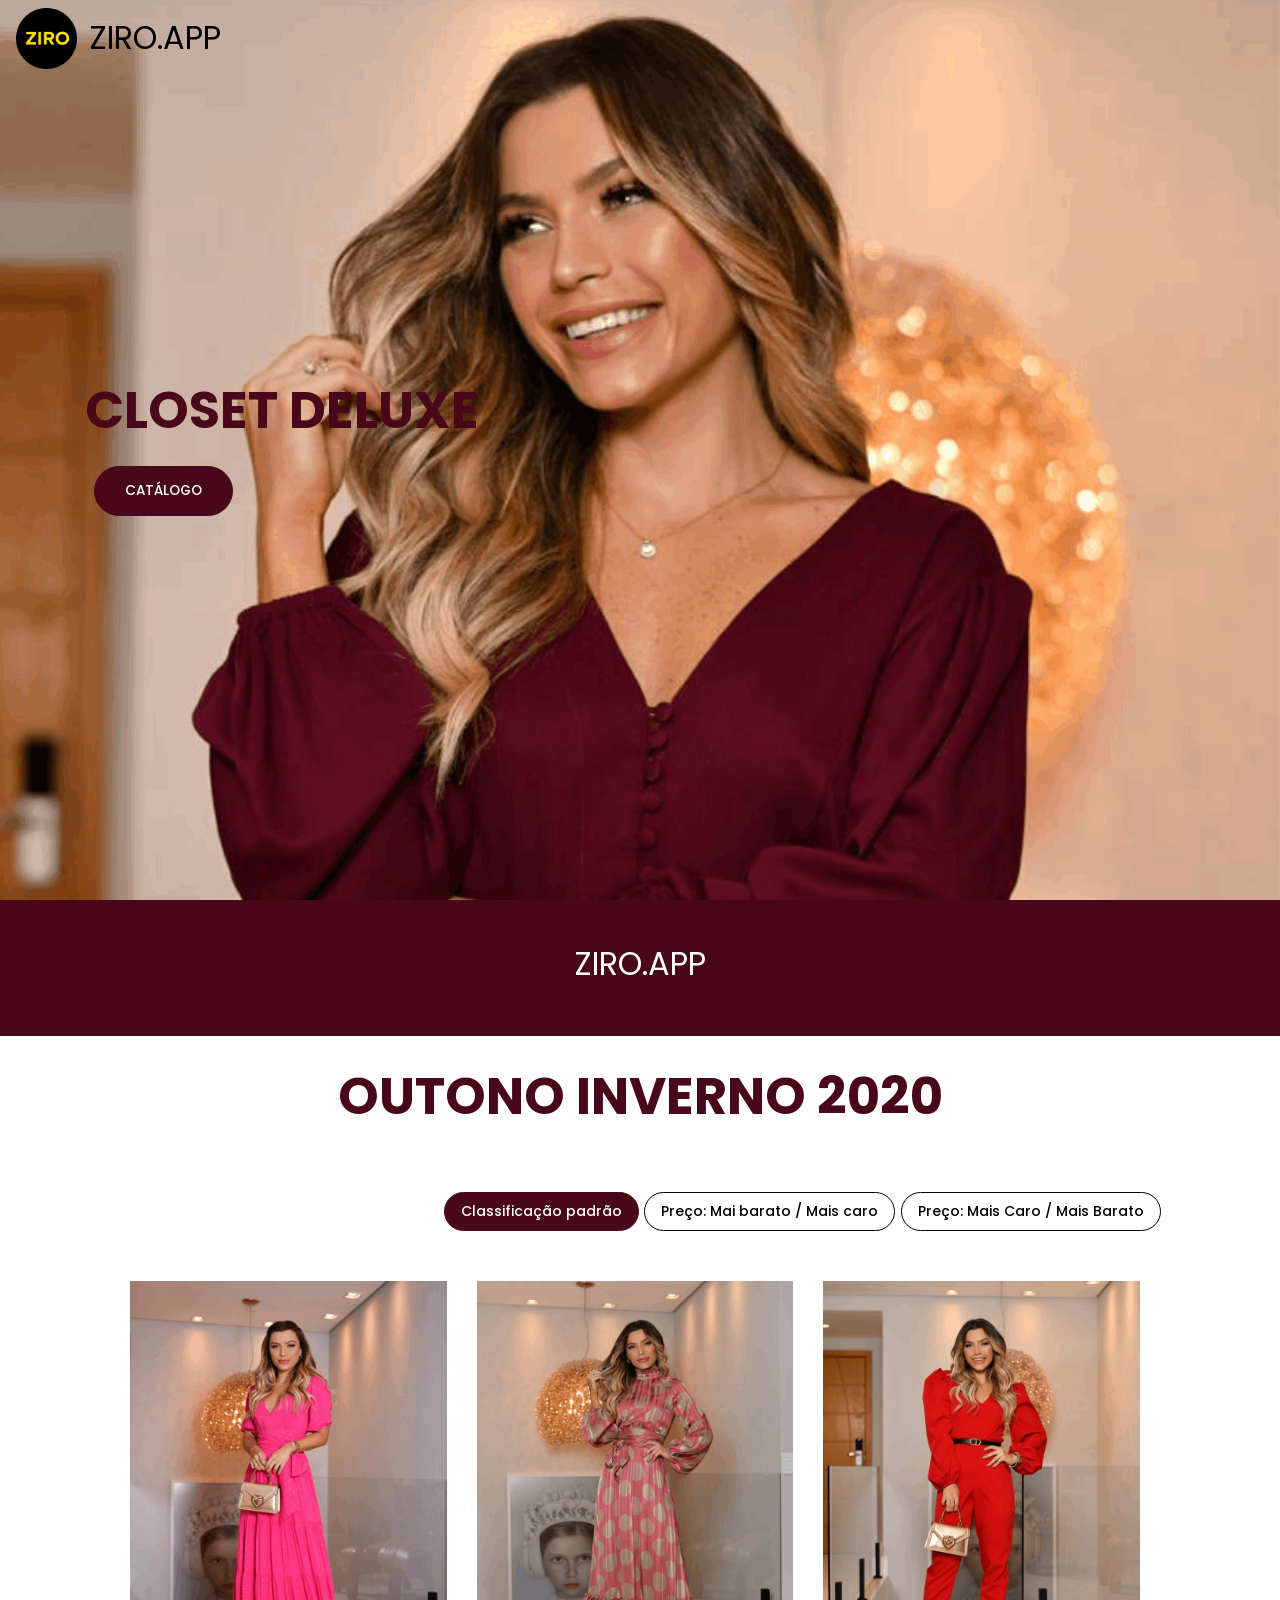
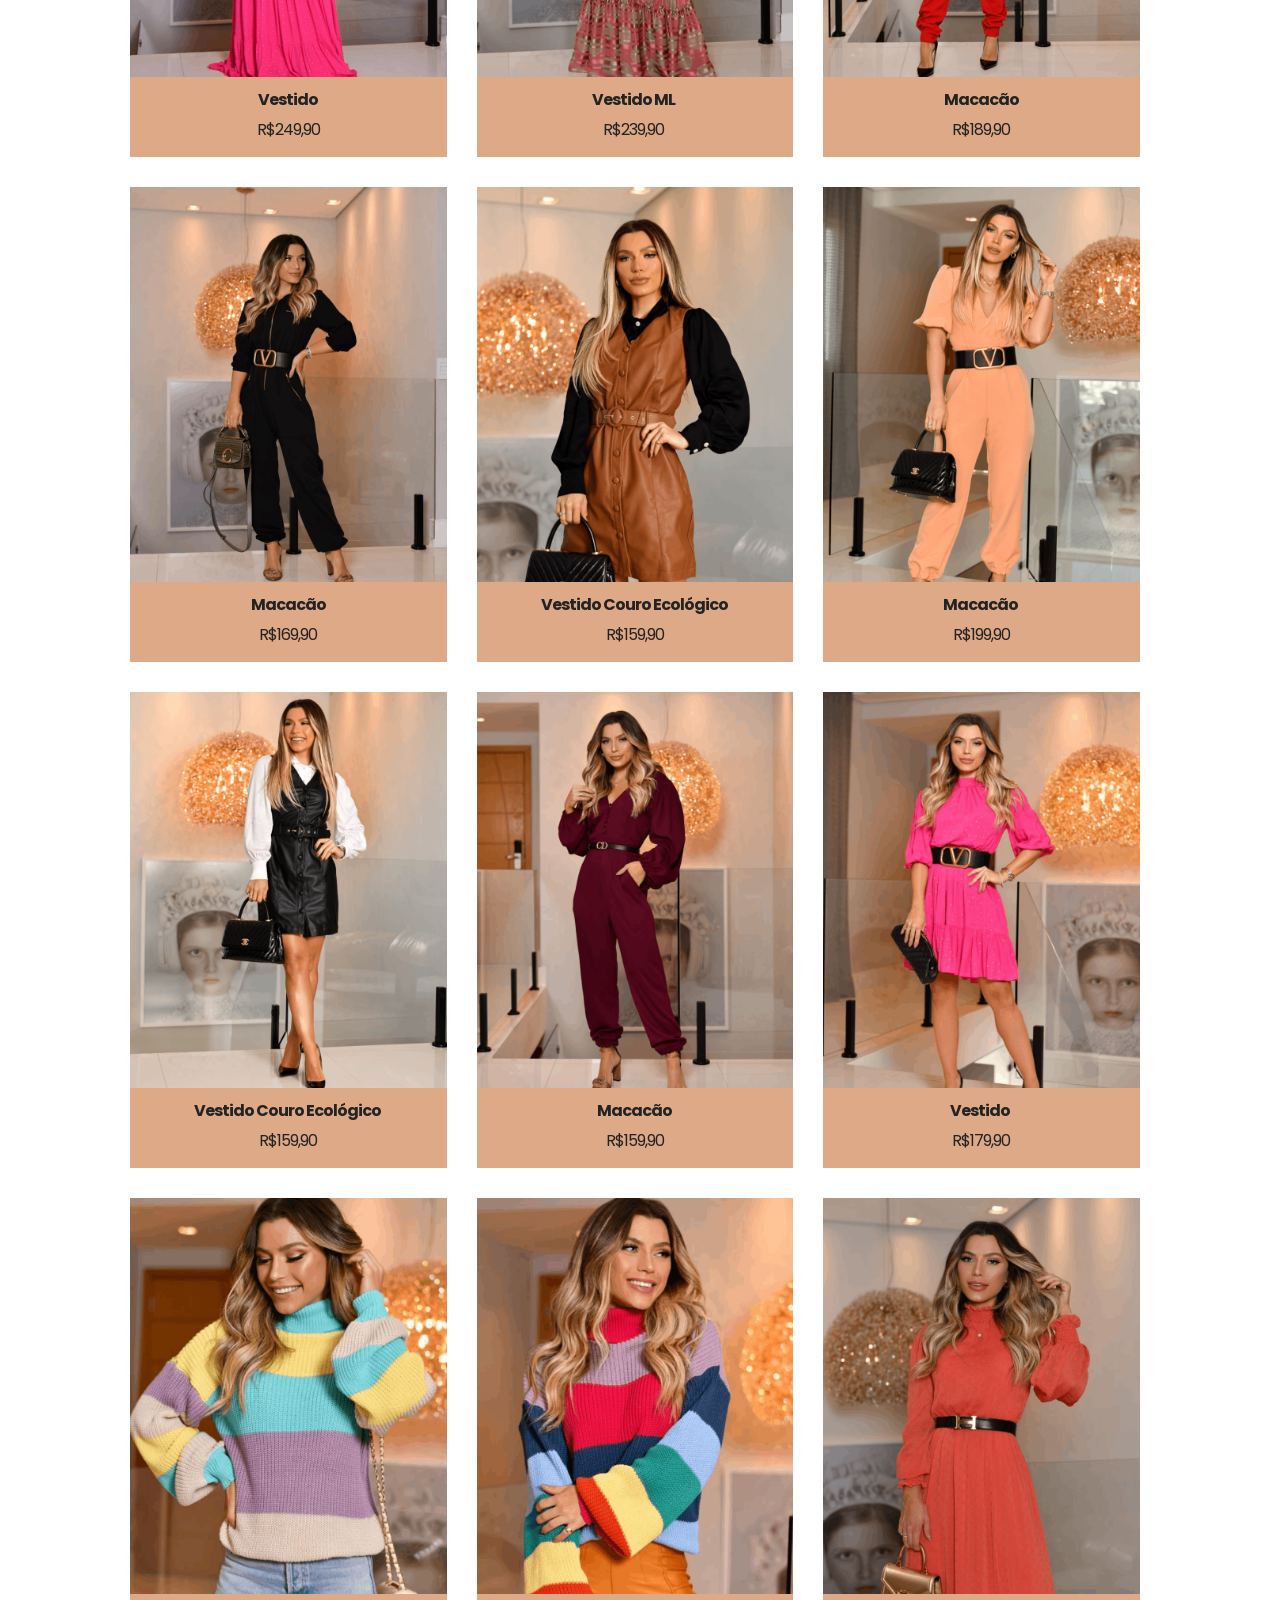
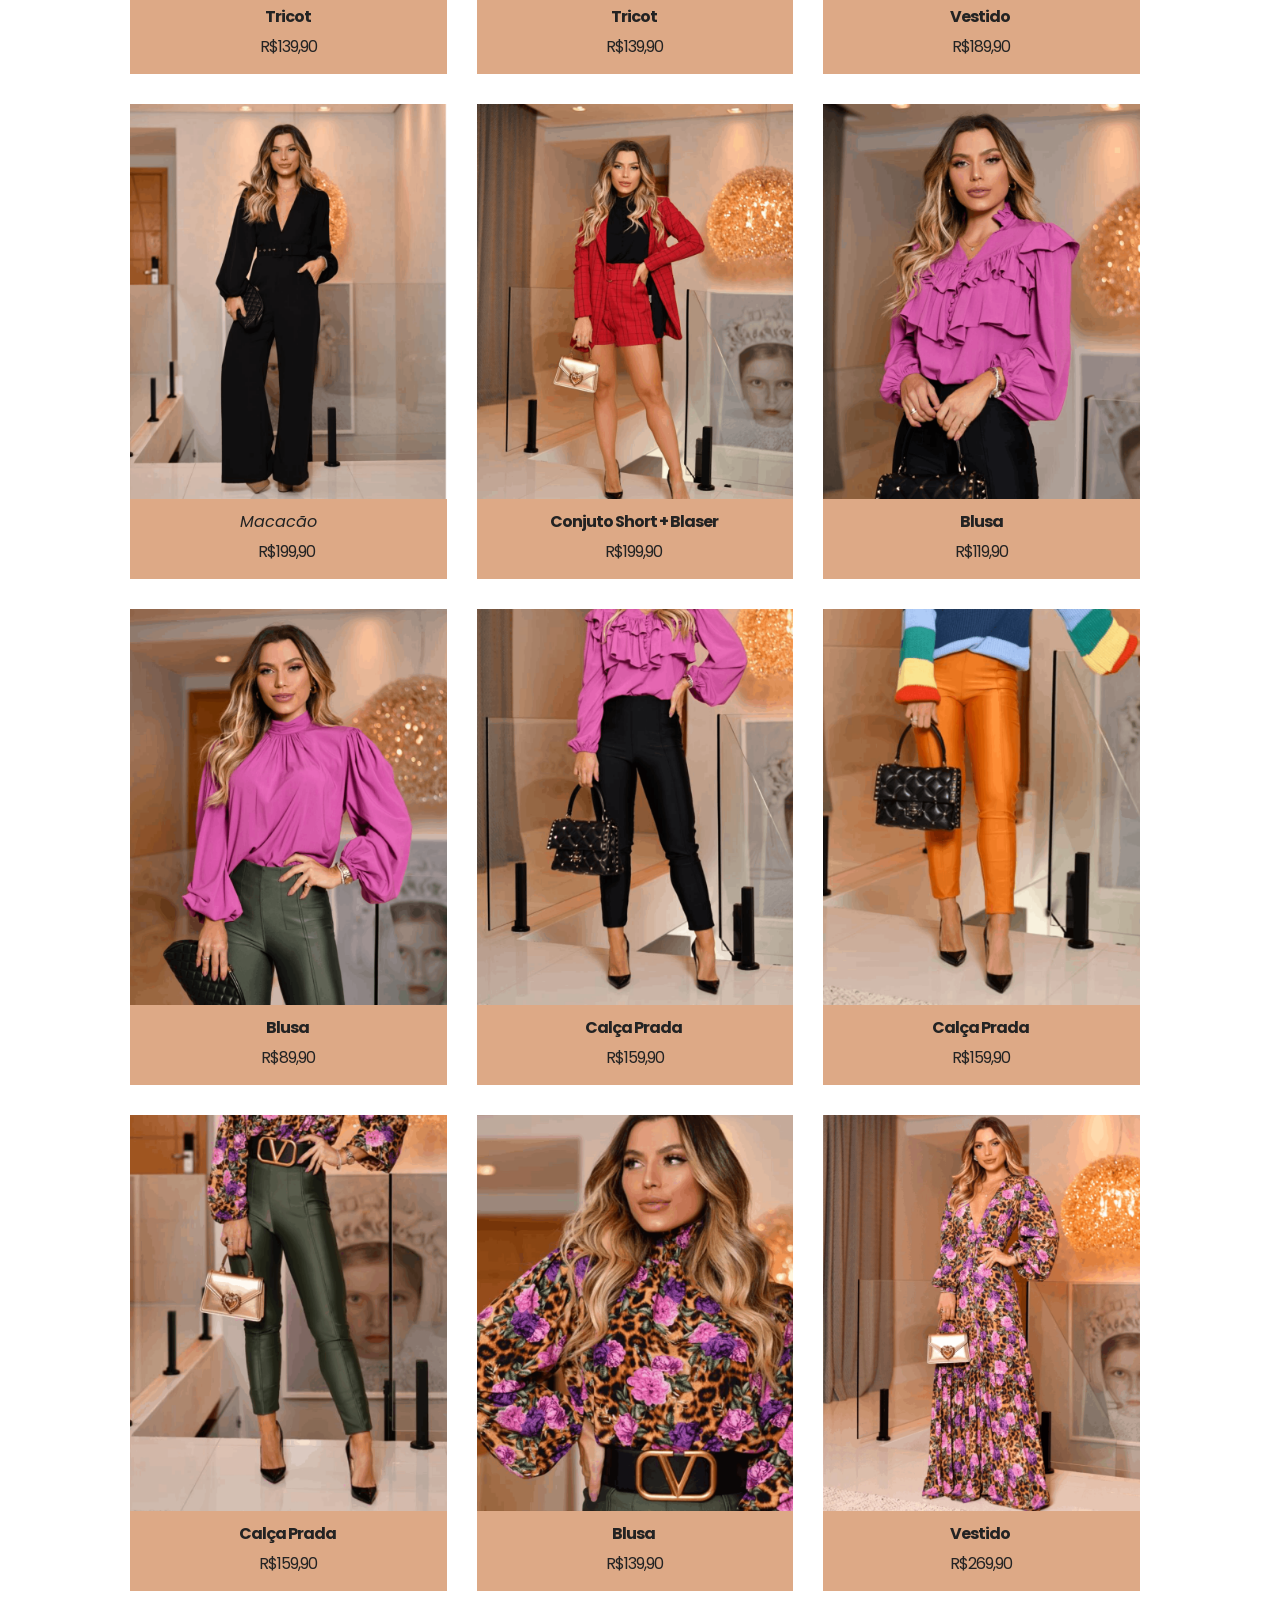
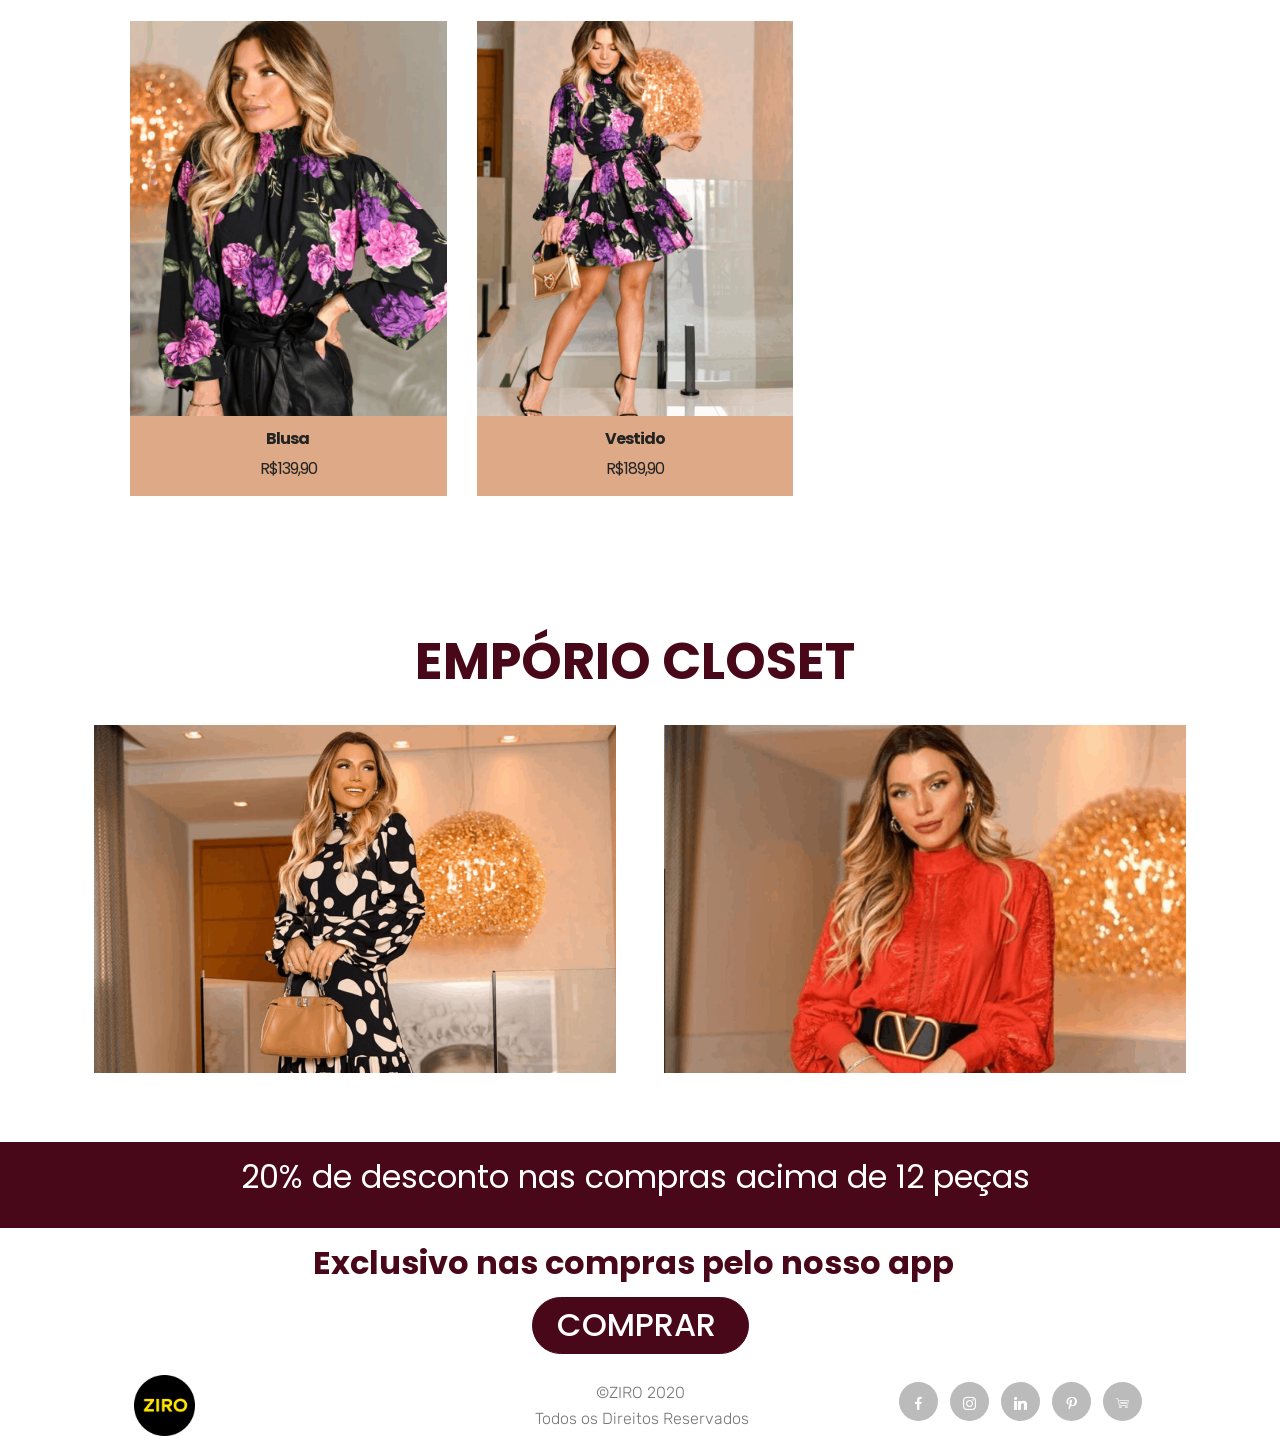
==== index.html @ d81ab7b4 "Add files via upload" ====
<!DOCTYPE html>
<html  >
<head>
  <!-- Site made with Mobirise Website Builder v4.12.3, https://mobirise.com -->
  <meta charset="UTF-8">
  <meta http-equiv="X-UA-Compatible" content="IE=edge">
  <meta name="generator" content="Mobirise v4.12.3, mobirise.com">
  <meta name="viewport" content="width=device-width, initial-scale=1, minimum-scale=1">
  <link rel="shortcut icon" href="assets/images/social-media-1-164x164.png" type="image/x-icon">
  <meta name="description" content="">
  
  
  <title>Home</title>
  <link rel="stylesheet" href="assets/web/assets/mobirise-icons/mobirise-icons.css">
  <link rel="stylesheet" href="assets/bootstrap/css/bootstrap.min.css">
  <link rel="stylesheet" href="assets/bootstrap/css/bootstrap-grid.min.css">
  <link rel="stylesheet" href="assets/bootstrap/css/bootstrap-reboot.min.css">
  <link rel="stylesheet" href="assets/dropdown/css/style.css">
  <link rel="stylesheet" href="assets/socicon/css/styles.css">
  <link rel="stylesheet" href="assets/theme/css/style.css">
  <link rel="stylesheet" href="assets/gallery/style.css">
  <link rel="preload" as="style" href="assets/mobirise/css/mbr-additional.css"><link rel="stylesheet" href="assets/mobirise/css/mbr-additional.css" type="text/css">
  
  
  
</head>
<body>
  <section class="menu cid-qInS0EFrZB" once="menu" id="menu3-2" data-sortbtn="btn-primary">

    
    

    <nav class="navbar navbar-dropdown navbar-fixed-top navbar-expand-lg">
        <div class="navbar-brand">
            <span class="navbar-logo">
                <a href="https://ziro.app/novidades" target="_blank">
                    <img src="assets/images/social-media-1-164x164.png" alt="Mobirise" title="" style="height: 3.8rem;">
                </a>
            </span>
            <span class="navbar-caption-wrap"><a class="navbar-caption text-black display-2" href="index.html">ZIRO.APP</a></span>
        </div>
        
      <div class="collapse navbar-collapse" id="navbarSupportedContent">
            <ul class="navbar-nav nav-dropdown" data-app-modern-menu="true"><li class="nav-item">
                    <a class="nav-link link text-white display-4" href="https://mobirise.com/extensions/commercem4/">
                        Home
                    </a>
                </li><li class="nav-item"><a class="nav-link link text-white display-4" href="https://mobirise.com/extensions/commercem4/">
                        About s</a></li></ul>
            
            <div class="navbar-buttons mbr-section-btn">
                <a class="btn btn-sm btn-white display-4" href="https://mobirise.com">
                  Get In Touch
                </a>
            </div>
      </div>
    </nav>
</section>

<section class="header5 cid-s1qbr6TnxI mbr-fullscreen mbr-parallax-background" id="header5-p" data-sortbtn="btn-primary">

    

    

    <div class="container align-left">
        <div class="row justify-content-center mbr-white">
                <div class="mbr-white col-md-12">
                    <h4 class="mbr-section-subtitle mbr-fonts-style align-left pb-2 display-1"><strong>CLOSET DELUXE</strong></h4>
                    <h1 class="mbr-section-title mbr-white mbr-fonts-style align-left mbr-bold display-2"></h1>
                    
                    <div class="mbr-section-btn align-left"><a class="btn btn-lg btn-primary display-4" href="https://ziro.app/marcas/closet-deluxe" target="_blank">CATÁLOGO</a></div>
                </div>
            </div>
        </div>
    
    
</section>

<section class="cid-s1nljw4J7w" id="info3-o" data-sortbtn="btn-primary">

    

    
    <div class="container">
        <div class="row justify-content-center">
            <div class="col-12 col-md-12 align-center">
                
                <h2 class="mbr-section-title align-center mbr-fonts-style mbr-bold display-2"><a href="https://ziro.app/marcas/closet-deluxe" target="_blank" class="text-white">ZIRO.APP</a></h2>
            </div>
        </div>
    </div>
</section>

<section class="cid-s0TLs6OSIV" id="info3-c" data-sortbtn="btn-primary">

    

    
    <div class="container">
        <div class="row justify-content-center">
            <div class="col-12 col-md-12 align-center">
                
                <h2 class="mbr-section-title align-center mbr-fonts-style mbr-bold display-1"><p>&nbsp;OUTONO INVERNO 2020&nbsp;</p></h2>
            </div>
        </div>
    </div>
</section>

<section class="mbr-gallery cid-s1lKA5ng28" id="shop4-h" data-sortbtn="btn-primary">

    

    <!-- <div class="big-container"> -->
    <div class="container">
        <div class="mbr-shop" sorting=""><!-- Shop Gallery --><div class=" col-md-12 sort-buttons clearfix" style="display: none;"><div class="sort-buttons" style="display: none;"><div class="filter-by-d mbr-section-btn item-button" style="text-align: center;"><a class="btn btn-sm btn-primary disableSortButton" href="" style="position: relative; display: inline-block;">Classificação padrão</a></div><div class="filter-by-pu mbr-section-btn"><a class="btn btn-sm btn-primary-outline disableSortButton" href="">Preço: Mai barato / Mais caro</a></div><div class="filter-by-pd mbr-section-btn"><a class="btn btn-sm btn-primary-outline disableSortButton" href="">Preço: Mais Caro / Mais Barato</a></div></div></div><div class="row mbr-shop__row col-md-12"><div class="wrapper-shop-items col-md-12"><div class="mbr-gallery-row"><div><div class="shop-items"><div class="mbr-gallery-item" data-tags="Impressionante" data-slide-to="0" data-seller="false" data-price="249,90" data-oldprice="38"><div class="item_overlay" data-toggle="modal"></div><div class="galleryItem" data-toggle="modal"><div class="style_overlay"></div><div class="img_wraper"><img src="assets/images/3-5-800x1000-800x1000.png" alt="" title=""></div><span class="onsale mbr-fonts-style display-4" data-onsale="false" style="display: none;">SALE</span><div class="sidebar_wraper"><h4 class="item-title mbr-fonts-style mbr-text display-5">Vestido</h4><div class="price-block"><span class="shop-item-price mbr-fonts-style display-5">R$249,90</span><span class="oldprice mbr-fonts-style display-7" style="display: none;">$38</span></div><div class="card-description">P,M,G&nbsp;</div><div class="mbr-section-btn" buttons="0" style="display: none;"><a href="https://ziro.app/marcas/closet-deluxe" class="btn btn-primary display-7">Ver disponibilidade</a></div></div></div></div><div class="mbr-gallery-item" data-tags="Impressionante" data-slide-to="1" data-seller="false" data-price="239,90" data-oldprice="38"><div class="item_overlay" data-toggle="modal"></div><div class="galleryItem" data-toggle="modal"><div class="style_overlay"></div><div class="img_wraper"><img src="assets/images/2-8-800x1000-800x1000.png" alt="" title=""></div><span class="onsale mbr-fonts-style display-4" data-onsale="false" style="display: none;">SALE</span><div class="sidebar_wraper"><h4 class="item-title mbr-fonts-style mbr-text display-5">Vestido ML&nbsp;</h4><div class="price-block"><span class="shop-item-price mbr-fonts-style display-5">R$239,90&nbsp;</span><span class="oldprice mbr-fonts-style display-7" style="display: none;">$38</span></div><div class="card-description">P,M,G&nbsp;<br><br></div><div class="mbr-section-btn" buttons="0" style="display: none;"><a href="https://ziro.app/marcas/closet-deluxe" class="btn btn-primary display-7">ver disponibilidade</a></div></div></div></div><div class="mbr-gallery-item" data-tags="Impressionante" data-slide-to="2" data-seller="false" data-price="189,90" data-oldprice="38"><div class="item_overlay" data-toggle="modal"></div><div class="galleryItem" data-toggle="modal"><div class="style_overlay"></div><div class="img_wraper"><img src="assets/images/6-4-800x1000-800x1000.png" alt="" title=""></div><span class="onsale mbr-fonts-style display-4" data-onsale="false" style="display: none;">SALE</span><div class="sidebar_wraper"><h4 class="item-title mbr-fonts-style mbr-text display-5">Macacão</h4><div class="price-block"><span class="shop-item-price mbr-fonts-style display-5">R$189,90</span><span class="oldprice mbr-fonts-style display-7" style="display: none;">$38</span></div><div class="card-description">P,M,G&nbsp;</div><div class="mbr-section-btn" buttons="0" style="display: none;"><a href="https://ziro.app/marcas/closet-deluxe" class="btn btn-primary display-7">ver disponibilidade</a></div></div></div></div><div class="mbr-gallery-item" data-tags="Impressionante" data-slide-to="3" data-seller="false" data-price="169,90" data-oldprice="38"><div class="item_overlay" data-toggle="modal"></div><div class="galleryItem" data-toggle="modal"><div class="style_overlay"></div><div class="img_wraper"><img src="assets/images/1-6-800x1000-800x1000.png" alt="" title=""></div><span class="onsale mbr-fonts-style display-4" data-onsale="false" style="display: none;">SALE</span><div class="sidebar_wraper"><h4 class="item-title mbr-fonts-style mbr-text display-5">Macacão</h4><div class="price-block"><span class="shop-item-price mbr-fonts-style display-5">R$169,90</span><span class="oldprice mbr-fonts-style display-7" style="display: none;">$38</span></div><div class="card-description">P,M,G&nbsp;</div><div class="mbr-section-btn" buttons="0" style="display: none;"><a href="https://ziro.app/marcas/closet-deluxe" class="btn btn-primary display-7">ver disponibilidade</a></div></div></div></div><div class="mbr-gallery-item" data-tags="Impressionante" data-slide-to="4" data-seller="false" data-price="159,90" data-oldprice="38"><div class="item_overlay" data-toggle="modal"></div><div class="galleryItem" data-toggle="modal"><div class="style_overlay"></div><div class="img_wraper"><img src="assets/images/8-800x1000-800x1000.png" alt="" title=""></div><span class="onsale mbr-fonts-style display-4" data-onsale="false" style="display: none;">SALE</span><div class="sidebar_wraper"><h4 class="item-title mbr-fonts-style mbr-text display-5">Vestido Couro Ecológico</h4><div class="price-block"><span class="shop-item-price mbr-fonts-style display-5">R$159,90</span><span class="oldprice mbr-fonts-style display-7" style="display: none;">$38</span></div><div class="card-description">P,M,G&nbsp;</div><div class="mbr-section-btn" buttons="0" style="display: none;"><a href="https://ziro.app/marcas/closet-deluxe" class="btn btn-primary display-7">ver disponibilidade</a></div></div></div></div><div class="mbr-gallery-item" data-tags="Impressionante" data-slide-to="5" data-seller="false" data-price="199,90" data-oldprice="38"><div class="item_overlay" data-toggle="modal"></div><div class="galleryItem" data-toggle="modal"><div class="style_overlay"></div><div class="img_wraper"><img src="assets/images/10-800x1000-800x1000.png" alt="" title=""></div><span class="onsale mbr-fonts-style display-4" data-onsale="false" style="display: none;">SALE</span><div class="sidebar_wraper"><h4 class="item-title mbr-fonts-style mbr-text display-5">Macacão&nbsp;</h4><div class="price-block"><span class="shop-item-price mbr-fonts-style display-5">R$199,90</span><span class="oldprice mbr-fonts-style display-7" style="display: none;">$38</span></div><div class="card-description">P,M,G&nbsp;</div><div class="mbr-section-btn" buttons="0" style="display: none;"><a href="https://ziro.app/marcas/closet-deluxe" class="btn btn-primary display-7">ver disponibilidade</a></div></div></div></div><div class="mbr-gallery-item" data-tags="Impressionante" data-slide-to="6" data-seller="false" data-price="159,90" data-oldprice="38"><div class="item_overlay" data-toggle="modal"></div><div class="galleryItem" data-toggle="modal"><div class="style_overlay"></div><div class="img_wraper"><img src="assets/images/11-800x1000-800x1000.png" alt="" title=""></div><span class="onsale mbr-fonts-style display-4" data-onsale="false" style="display: none;">SALE</span><div class="sidebar_wraper"><h4 class="item-title mbr-fonts-style mbr-text display-5">Vestido Couro Ecológico&nbsp;</h4><div class="price-block"><span class="shop-item-price mbr-fonts-style display-5">R$159,90</span><span class="oldprice mbr-fonts-style display-7" style="display: none;">$38</span></div><div class="card-description"><p>P,M,G</p></div><div class="mbr-section-btn" buttons="0" style="display: none;"><a href="https://ziro.app/marcas/closet-deluxe" class="btn btn-primary display-7">ver disponibilidade</a></div></div></div></div><div class="mbr-gallery-item" data-tags="Impressionante" data-slide-to="7" data-seller="false" data-price="159,90" data-oldprice="38"><div class="item_overlay" data-toggle="modal"></div><div class="galleryItem" data-toggle="modal"><div class="style_overlay"></div><div class="img_wraper"><img src="assets/images/13-800x1000-800x1000.png" alt="" title=""></div><span class="onsale mbr-fonts-style display-4" data-onsale="false" style="display: none;">SALE</span><div class="sidebar_wraper"><h4 class="item-title mbr-fonts-style mbr-text display-5">Macacão</h4><div class="price-block"><span class="shop-item-price mbr-fonts-style display-5">R$159,90</span><span class="oldprice mbr-fonts-style display-7" style="display: none;">$38</span></div><div class="card-description">P,M,G&nbsp;</div><div class="mbr-section-btn" buttons="0" style="display: none;"><a href="https://ziro.app/marcas/closet-deluxe" class="btn btn-primary display-7">ver disponibilidade</a></div></div></div></div><div class="mbr-gallery-item" data-tags="Impressionante" data-slide-to="8" data-seller="false" data-price="179,90" data-oldprice="38"><div class="item_overlay" data-toggle="modal"></div><div class="galleryItem" data-toggle="modal"><div class="style_overlay"></div><div class="img_wraper"><img src="assets/images/12-800x1000-800x1000.png" alt="" title=""></div><span class="onsale mbr-fonts-style display-4" data-onsale="false" style="display: none;">SALE</span><div class="sidebar_wraper"><h4 class="item-title mbr-fonts-style mbr-text display-5">Vestido&nbsp;</h4><div class="price-block"><span class="shop-item-price mbr-fonts-style display-5">R$179,90</span><span class="oldprice mbr-fonts-style display-7" style="display: none;">$38</span></div><div class="card-description">P,M,G&nbsp;</div><div class="mbr-section-btn" buttons="0" style="display: none;"><a href="https://ziro.app/marcas/closet-deluxe" class="btn btn-primary display-7">ver disponibilidade</a></div></div></div></div><div class="mbr-gallery-item" data-tags="Impressionante" data-slide-to="9" data-seller="false" data-price="139,90" data-oldprice="38"><div class="item_overlay" data-toggle="modal"></div><div class="galleryItem" data-toggle="modal"><div class="style_overlay"></div><div class="img_wraper"><img src="assets/images/14-800x1000-800x1000.png" alt="" title=""></div><span class="onsale mbr-fonts-style display-4" data-onsale="false" style="display: none;">SALE</span><div class="sidebar_wraper"><h4 class="item-title mbr-fonts-style mbr-text display-5">Tricot</h4><div class="price-block"><span class="shop-item-price mbr-fonts-style display-5">R$139,90</span><span class="oldprice mbr-fonts-style display-7" style="display: none;">$38</span></div><div class="card-description">U</div><div class="mbr-section-btn" buttons="0" style="display: none;"><a href="https://ziro.app/marcas/closet-deluxe" class="btn btn-primary display-7">ver disponibilidade</a></div></div></div></div><div class="mbr-gallery-item" data-tags="Impressionante" data-slide-to="10" data-seller="false" data-price="139,90" data-oldprice="38"><div class="item_overlay" data-toggle="modal"></div><div class="galleryItem" data-toggle="modal"><div class="style_overlay"></div><div class="img_wraper"><img src="assets/images/15-800x1000-800x1000.png" alt="" title=""></div><span class="onsale mbr-fonts-style display-4" data-onsale="false" style="display: none;">SALE</span><div class="sidebar_wraper"><h4 class="item-title mbr-fonts-style mbr-text display-5">Tricot&nbsp;</h4><div class="price-block"><span class="shop-item-price mbr-fonts-style display-5">R$139,90</span><span class="oldprice mbr-fonts-style display-7" style="display: none;">$38</span></div><div class="card-description">M</div><div class="mbr-section-btn" buttons="0" style="display: none;"><a href="https://ziro.app/marcas/closet-deluxe" class="btn btn-primary display-7">ver disponibilidade</a></div></div></div></div><div class="mbr-gallery-item" data-tags="Impressionante" data-slide-to="11" data-seller="false" data-price="189,90" data-oldprice="38"><div class="item_overlay" data-toggle="modal"></div><div class="galleryItem" data-toggle="modal"><div class="style_overlay"></div><div class="img_wraper"><img src="assets/images/5-3-800x1000-800x1000.png" alt="" title=""></div><span class="onsale mbr-fonts-style display-4" data-onsale="false" style="display: none;">SALE</span><div class="sidebar_wraper"><h4 class="item-title mbr-fonts-style mbr-text display-5">Vestido&nbsp;</h4><div class="price-block"><span class="shop-item-price mbr-fonts-style display-5">R$189,90</span><span class="oldprice mbr-fonts-style display-7" style="display: none;">$38</span></div><div class="card-description">P,M,G&nbsp;<br><br></div><div class="mbr-section-btn" buttons="0" style="display: none;"><a href="https://ziro.app/marcas/closet-deluxe" class="btn btn-primary display-7">ver disponibilidade</a></div></div></div></div><div class="mbr-gallery-item" data-tags="Impressionante" data-slide-to="12" data-seller="false" data-price="199,90" data-oldprice="38"><div class="item_overlay" data-toggle="modal"></div><div class="galleryItem" data-toggle="modal"><div class="style_overlay"></div><div class="img_wraper"><img src="assets/images/9-800x1000-800x1000.png" alt="" title=""></div><span class="onsale mbr-fonts-style display-4" data-onsale="false" style="display: none;">SALE</span><div class="sidebar_wraper"><h4 class="item-title mbr-fonts-style mbr-text display-5"><p>Macacão&nbsp;&nbsp;&nbsp;&nbsp;</p></h4><div class="price-block"><span class="shop-item-price mbr-fonts-style display-5">R$199,90&nbsp;</span><span class="oldprice mbr-fonts-style display-7" style="display: none;">$38</span></div><div class="card-description">P,M,G&nbsp;<br><br></div><div class="mbr-section-btn" buttons="0" style="display: none;"><a href="https://ziro.app/marcas/closet-deluxe" class="btn btn-primary display-7">ver disponibilidade</a></div></div></div></div><div class="mbr-gallery-item" data-tags="Impressionante" data-slide-to="13" data-seller="false" data-price="199,90" data-oldprice="38"><div class="item_overlay" data-toggle="modal"></div><div class="galleryItem" data-toggle="modal"><div class="style_overlay"></div><div class="img_wraper"><img src="assets/images/7-4-800x1000-800x1000.png" alt="" title=""></div><span class="onsale mbr-fonts-style display-4" data-onsale="false" style="display: none;">SALE</span><div class="sidebar_wraper"><h4 class="item-title mbr-fonts-style mbr-text display-5">Conjuto Short + Blaser&nbsp;</h4><div class="price-block"><span class="shop-item-price mbr-fonts-style display-5">R$199,90&nbsp;</span><span class="oldprice mbr-fonts-style display-7" style="display: none;">$38</span></div><div class="card-description">P,M,G&nbsp;<br><br></div><div class="mbr-section-btn" buttons="0" style="display: none;"><a href="https://ziro.app/marcas/closet-deluxe" class="btn btn-primary display-7">ver disponibilidade</a></div></div></div></div><div class="mbr-gallery-item" data-tags="Impressionante" data-slide-to="14" data-seller="false" data-price="119,90" data-oldprice="38"><div class="item_overlay" data-toggle="modal"></div><div class="galleryItem" data-toggle="modal"><div class="style_overlay"></div><div class="img_wraper"><img src="assets/images/4-7-800x1000-800x1000.png" alt="" title=""></div><span class="onsale mbr-fonts-style display-4" data-onsale="false" style="display: none;">SALE</span><div class="sidebar_wraper"><h4 class="item-title mbr-fonts-style mbr-text display-5">Blusa</h4><div class="price-block"><span class="shop-item-price mbr-fonts-style display-5">R$119,90</span><span class="oldprice mbr-fonts-style display-7" style="display: none;">$38</span></div><div class="card-description">P,M,G&nbsp;<br><br></div><div class="mbr-section-btn" buttons="0" style="display: none;"><a href="https://ziro.app/marcas/closet-deluxe" class="btn btn-primary display-7">ver disponibilidade</a></div></div></div></div><div class="mbr-gallery-item" data-tags="Impressionante" data-slide-to="15" data-seller="false" data-price="89,90" data-oldprice="38"><div class="item_overlay" data-toggle="modal"></div><div class="galleryItem" data-toggle="modal"><div class="style_overlay"></div><div class="img_wraper"><img src="assets/images/sale-800x1000-800x1000.png" alt="" title=""></div><span class="onsale mbr-fonts-style display-4" data-onsale="false" style="display: none;">SALE</span><div class="sidebar_wraper"><h4 class="item-title mbr-fonts-style mbr-text display-5">Blusa&nbsp;</h4><div class="price-block"><span class="shop-item-price mbr-fonts-style display-5">R$89,90</span><span class="oldprice mbr-fonts-style display-7" style="display: none;">$38</span></div><div class="card-description">P,M,G&nbsp;<br><br></div><div class="mbr-section-btn" buttons="0" style="display: none;"><a href="https://ziro.app/marcas/closet-deluxe" class="btn btn-primary display-7">ver disponibilidade</a></div></div></div></div><div class="mbr-gallery-item" data-tags="Impressionante" data-slide-to="16" data-seller="false" data-price="159,90" data-oldprice="38"><div class="item_overlay" data-toggle="modal"></div><div class="galleryItem" data-toggle="modal"><div class="style_overlay"></div><div class="img_wraper"><img src="assets/images/sale-1-800x1000-800x1000.png" alt="" title=""></div><span class="onsale mbr-fonts-style display-4" data-onsale="false" style="display: none;">SALE</span><div class="sidebar_wraper"><h4 class="item-title mbr-fonts-style mbr-text display-5">Calça Prada&nbsp;</h4><div class="price-block"><span class="shop-item-price mbr-fonts-style display-5">R$159,90</span><span class="oldprice mbr-fonts-style display-7" style="display: none;">$38</span></div><div class="card-description">P,M,G&nbsp;<br><br></div><div class="mbr-section-btn" buttons="0" style="display: none;"><a href="https://ziro.app/marcas/closet-deluxe" class="btn btn-primary display-7">ver disponibilidade</a></div></div></div></div><div class="mbr-gallery-item" data-tags="Impressionante" data-slide-to="17" data-seller="false" data-price="159,90" data-oldprice="38"><div class="item_overlay" data-toggle="modal"></div><div class="galleryItem" data-toggle="modal"><div class="style_overlay"></div><div class="img_wraper"><img src="assets/images/sale-2-800x1000-800x1000.png" alt="" title=""></div><span class="onsale mbr-fonts-style display-4" data-onsale="false" style="display: none;">SALE</span><div class="sidebar_wraper"><h4 class="item-title mbr-fonts-style mbr-text display-5">Calça Prada&nbsp;</h4><div class="price-block"><span class="shop-item-price mbr-fonts-style display-5">R$159,90</span><span class="oldprice mbr-fonts-style display-7" style="display: none;">$38</span></div><div class="card-description">P,M,G&nbsp;<br><br></div><div class="mbr-section-btn" buttons="0" style="display: none;"><a href="https://ziro.app/marcas/closet-deluxe" class="btn btn-primary display-7">ver disponibilidade</a></div></div></div></div><div class="mbr-gallery-item" data-tags="Impressionante" data-slide-to="18" data-seller="false" data-price="159,90" data-oldprice="38"><div class="item_overlay" data-toggle="modal"></div><div class="galleryItem" data-toggle="modal"><div class="style_overlay"></div><div class="img_wraper"><img src="assets/images/22-800x1000-800x1000.png" alt="" title=""></div><span class="onsale mbr-fonts-style display-4" data-onsale="false" style="display: none;">SALE</span><div class="sidebar_wraper"><h4 class="item-title mbr-fonts-style mbr-text display-5">Calça Prada&nbsp;</h4><div class="price-block"><span class="shop-item-price mbr-fonts-style display-5">R$159,90</span><span class="oldprice mbr-fonts-style display-7" style="display: none;">$38</span></div><div class="card-description">P,M,G&nbsp;<br><br></div><div class="mbr-section-btn" buttons="0" style="display: none;"><a href="https://ziro.app/marcas/closet-deluxe" class="btn btn-primary display-7">ver disponibilidade</a></div></div></div></div><div class="mbr-gallery-item" data-tags="Impressionante" data-slide-to="19" data-seller="false" data-price="139,90" data-oldprice="38"><div class="item_overlay" data-toggle="modal"></div><div class="galleryItem" data-toggle="modal"><div class="style_overlay"></div><div class="img_wraper"><img src="assets/images/21-800x1000-800x1000.png" alt="" title=""></div><span class="onsale mbr-fonts-style display-4" data-onsale="false" style="display: none;">SALE</span><div class="sidebar_wraper"><h4 class="item-title mbr-fonts-style mbr-text display-5">Blusa&nbsp;</h4><div class="price-block"><span class="shop-item-price mbr-fonts-style display-5">R$139,90</span><span class="oldprice mbr-fonts-style display-7" style="display: none;">$38</span></div><div class="card-description">P,M,G&nbsp;<br><br></div><div class="mbr-section-btn" buttons="0" style="display: none;"><a href="https://ziro.app/marcas/closet-deluxe" class="btn btn-primary display-7">ver disponibilidade</a></div></div></div></div><div class="mbr-gallery-item" data-tags="Impressionante" data-slide-to="20" data-seller="false" data-price="269,90" data-oldprice="38"><div class="item_overlay" data-toggle="modal"></div><div class="galleryItem" data-toggle="modal"><div class="style_overlay"></div><div class="img_wraper"><img src="assets/images/20-800x1000-800x1000.png" alt="" title=""></div><span class="onsale mbr-fonts-style display-4" data-onsale="false" style="display: none;">SALE</span><div class="sidebar_wraper"><h4 class="item-title mbr-fonts-style mbr-text display-5">Vestido&nbsp;</h4><div class="price-block"><span class="shop-item-price mbr-fonts-style display-5">R$269,90</span><span class="oldprice mbr-fonts-style display-7" style="display: none;">$38</span></div><div class="card-description">P,M,G&nbsp;<br><br></div><div class="mbr-section-btn" buttons="0" style="display: none;"><a href="https://ziro.app/marcas/closet-deluxe" class="btn btn-primary display-7">ver disponibilidade</a></div></div></div></div><div class="mbr-gallery-item" data-tags="Impressionante" data-slide-to="21" data-seller="false" data-price="139,90" data-oldprice="38"><div class="item_overlay" data-toggle="modal"></div><div class="galleryItem" data-toggle="modal"><div class="style_overlay"></div><div class="img_wraper"><img src="assets/images/18-800x1000-800x1000.png" alt="" title=""></div><span class="onsale mbr-fonts-style display-4" data-onsale="false" style="display: none;">SALE</span><div class="sidebar_wraper"><h4 class="item-title mbr-fonts-style mbr-text display-5">Blusa&nbsp;</h4><div class="price-block"><span class="shop-item-price mbr-fonts-style display-5">R$139,90</span><span class="oldprice mbr-fonts-style display-7" style="display: none;">$38</span></div><div class="card-description">P,M,G&nbsp;<br><br></div><div class="mbr-section-btn" buttons="0" style="display: none;"><a href="https://ziro.app/marcas/closet-deluxe" class="btn btn-primary display-7">ver disponibilidade</a></div></div></div></div><div class="mbr-gallery-item" data-tags="Impressionante" data-slide-to="22" data-seller="false" data-price="189,90" data-oldprice="38"><div class="item_overlay" data-toggle="modal"></div><div class="galleryItem" data-toggle="modal"><div class="style_overlay"></div><div class="img_wraper"><img src="assets/images/19-800x1000-800x1000.png" alt="" title=""></div><span class="onsale mbr-fonts-style display-4" data-onsale="false" style="display: none;">SALE</span><div class="sidebar_wraper"><h4 class="item-title mbr-fonts-style mbr-text display-5">Vestido</h4><div class="price-block"><span class="shop-item-price mbr-fonts-style display-5">R$189,90</span><span class="oldprice mbr-fonts-style display-7" style="display: none;">$38</span></div><div class="card-description">P,M,G&nbsp;<br><br></div><div class="mbr-section-btn" buttons="0" style="display: none;"><a href="https://ziro.app/marcas/closet-deluxe" class="btn btn-primary display-7">ver disponibilidade</a></div></div></div></div></div></div><div class="clearfix"></div></div></div></div><!-- Lightbox --><div class="shopItemsModal_wraper" style="z-index: 2500;"><div class="shopItemsModalBg"></div><div class="shopItemsModal row"><div class="col-md-6 image-modal"></div><div class="col-md-6 text-modal"></div><div class="closeModal"><div class="close-modal-wrapper"></div></div></div></div></div>
    </div>

</section>

<section class="features9 popup-btn-cards cid-qInZUFhVFJ" id="features9-9" data-sortbtn="btn-primary">

    

    
    <div class="container">
        <h2 class="align-center mbr-fonts-style mbr-section-title display-1"><strong>EMPÓRIO CLOSET&nbsp;</strong></h2>
        
        
        <div class="row main justify-content-center">
            <div class="col-lg-6 p-4">
                <div class="image-element card-wrapper">
                    <img src="assets/images/1-1-1044x696.png" alt="" title="">
                    <div class="mbr-overlay card-overlay"></div>
                    <div class="wrapper">
                        <h3 class="card-title mbr-fonts-style align-left mbr-white display-2"></h3>
                        <div class="collapsed-content">
                            
                            <div class="mbr-section-btn"><a class="btn btn-md btn-primary display-4" href="https://ziro.app/marcas/closet-deluxe" target="_blank">VER COLEÇÃO&nbsp;</a></div>
                        </div>
                   </div>
               </div>
            </div>
            <div class="col-lg-6 p-4">
                <div class="image-element card-wrapper">
                    <img src="assets/images/2-1-1044x696.png" alt="" title="">
                    <div class="mbr-overlay card-overlay"></div>
                    <div class="wrapper">
                        <h3 class="card-title mbr-fonts-style align-left mbr-white display-2"></h3>
                        <div class="collapsed-content">
                            
                            <div class="mbr-section-btn"><a class="btn btn-md btn-primary display-4" href="https://ziro.app/marcas/closet-deluxe" target="_blank">VER COLEÇÃO</a></div>
                        </div>
                    </div>
                </div>
            </div>
        </div>
    </div>
</section>

<section class="cid-s0HLG484J1" id="info4-7" data-sortbtn="btn-primary">

    

    
    <div class="container">
        <div class="row justify-content-center">
            <div class="col-12 col-md-12">
                <h3 class="mbr-section-subtitle mbr-fonts-style pb-2 mbr-light align-center display-5"></h3>
                <h2 class="align-center mbr-fonts-style mbr-section-title display-2">20% de desconto nas compras acima de 12 peças&nbsp;</h2>
            </div>

            <div class="col-12 col-md-12 pt-4">
                <div class="row justify-content-center">
                    <ul class="list-inline align-center">
                        
                        
                        
                        
                        
                        
                        
                        
                        
                        
                        
                        
                        
                    
                    </ul>
                </div>
            </div>
        </div>
    </div>
</section>

<section class="cid-s0TE81MaFV" id="content7-a" data-sortbtn="btn-primary">

    

    
    <div class="container">
        <div class="row justify-content-center">
            <div class="col-12 col-md-12 align-center">
                <h3 class="mbr-section-subtitle align-center mbr-fonts-style pb-2 display-5"></h3>
                <h2 class="mbr-section-title align-center mbr-fonts-style mbr-bold display-2">Exclusivo nas compras pelo nosso app &nbsp;<br></h2>
            </div>
        </div>
    </div>
</section>

<section class="mbr-section content11 cid-s1lNmthmta" id="content11-i" data-sortbtn="btn-primary">

    

    <div class="container-fluid">
        <div class="row justify-content-center">
            <div class="col-12 col-lg-10">
                <div class="mbr-section-btn align-center"><a class="btn btn-primary display-2" href="https://ziro.app/marcas/closet-deluxe" target="_blank">COMPRAR&nbsp;</a></div>
            </div>
        </div>
    </div>
</section>

<section class="cid-s0HMZNCu1O" id="footer2-9" data-sortbtn="btn-primary">

    

    

    <div class="container">
        <div class="row align-center justify-content-center align-items-center">
            <div class="logo-section col-sm-12 col-lg-4">
                <a href="https://ziro.com.br/"><img src="assets/images/social-media-1-164x164.png" height="128" alt="Mobirise" title="" style="height: 3.8rem;">
                </a>
            </div>
            <div class="col-sm-12 col-lg-4 mbr-text mbr-fonts-style mbr-light display-7">
                ©ZIRO 2020 <br>&nbsp;Todos os Direitos Reservados</div>
            <div class="social-media col-sm-12 col-lg-4">
                <ul>
                    <li>
                      <a class="icon-transition" href="https://www.facebook.com/ziromodabr" target="_blank">
                        <span class="mbr-iconfont socicon-facebook socicon"></span>
                      </a>
                    </li>
                    <li>
                      <a class="icon-transition" href="https://www.instagram.com/ziromoda/" target="_blank">
                        <span class="mbr-iconfont socicon-instagram socicon"></span>
                      </a>
                    </li>
                    <li>
                      <a class="icon-transition" href="https://br.linkedin.com/company/ziro-negocios-digitais?trk=similar-pages_result-card_full-click" target="_blank">
                        <span class="mbr-iconfont socicon-linkedin socicon"></span>
                      </a>
                    </li>
                    <li>
                      <a class="icon-transition" href="https://br.pinterest.com/ziromoda/" target="_blank">
                        <span class="mbr-iconfont socicon-pinterest socicon"></span>
                      </a>
                    </li>
                    <li>
                      <a class="icon-transition" href="https://ziro.app/novidades" target="_blank">
                        <span class="mbr-iconfont mbri-shopping-cart" style=""></span>
                      </a>
                    </li>
                </ul>
            </div>
        </div>
    </div>
</section>


  <script src="assets/web/assets/jquery/jquery.min.js"></script>
  <script src="assets/popper/popper.min.js"></script>
  <script src="assets/bootstrap/js/bootstrap.min.js"></script>
  <script src="assets/smoothscroll/smooth-scroll.js"></script>
  <script src="assets/parallax/jarallax.min.js"></script>
  <script src="assets/dropdown/js/nav-dropdown.js"></script>
  <script src="assets/dropdown/js/navbar-dropdown.js"></script>
  <script src="assets/mobirise-shop/script.js"></script>
  <script src="assets/mbr-popup-btns/mbr-popup-btns.js"></script>
  <script src="assets/touchswipe/jquery.touch-swipe.min.js"></script>
  <script src="assets/theme/js/script.js"></script>
  <script src="assets/gallery/player.min.js"></script>
  <script src="assets/gallery/script.js"></script>
  
  
 <div id="scrollToTop" class="scrollToTop mbr-arrow-up"><a style="text-align: center;"><i class="mbr-arrow-up-icon mbr-arrow-up-icon-cm cm-icon cm-icon-smallarrow-up"></i></a></div>
  </body>
</html>
---- assets/web/assets/mobirise-icons/mobirise-icons.css ----
@font-face {
  font-family: 'MobiriseIcons';
  src:  url('mobirise-icons.eot?spat4u');
  src:  url('mobirise-icons.eot?spat4u#iefix') format('embedded-opentype'),
    url('mobirise-icons.ttf?spat4u') format('truetype'),
    url('mobirise-icons.woff?spat4u') format('woff'),
    url('mobirise-icons.svg?spat4u#MobiriseIcons') format('svg');
  font-weight: normal;
  font-style: normal;
  font-display: swap;
}

[class^="mbri-"], [class*=" mbri-"] {
  /* use !important to prevent issues with browser extensions that change fonts */
  font-family: MobiriseIcons !important;
  speak: none;
  font-style: normal;
  font-weight: normal;
  font-variant: normal;
  text-transform: none;
  line-height: 1;

  /* Better Font Rendering =========== */
  -webkit-font-smoothing: antialiased;
  -moz-osx-font-smoothing: grayscale;
}

.mbri-add-submenu:before {
  content: "\e900";
}
.mbri-alert:before {
  content: "\e901";
}
.mbri-align-center:before {
  content: "\e902";
}
.mbri-align-justify:before {
  content: "\e903";
}
.mbri-align-left:before {
  content: "\e904";
}
.mbri-align-right:before {
  content: "\e905";
}
.mbri-android:before {
  content: "\e906";
}
.mbri-apple:before {
  content: "\e907";
}
.mbri-arrow-down:before {
  content: "\e908";
}
.mbri-arrow-next:before {
  content: "\e909";
}
.mbri-arrow-prev:before {
  content: "\e90a";
}
.mbri-arrow-up:before {
  content: "\e90b";
}
.mbri-bold:before {
  content: "\e90c";
}
.mbri-bookmark:before {
  content: "\e90d";
}
.mbri-bootstrap:before {
  content: "\e90e";
}
.mbri-briefcase:before {
  content: "\e90f";
}
.mbri-browse:before {
  content: "\e910";
}
.mbri-bulleted-list:before {
  content: "\e911";
}
.mbri-calendar:before {
  content: "\e912";
}
.mbri-camera:before {
  content: "\e913";
}
.mbri-cart-add:before {
  content: "\e914";
}
.mbri-cart-full:before {
  content: "\e915";
}
.mbri-cash:before {
  content: "\e916";
}
.mbri-change-style:before {
  content: "\e917";
}
.mbri-chat:before {
  content: "\e918";
}
.mbri-clock:before {
  content: "\e919";
}
.mbri-close:before {
  content: "\e91a";
}
.mbri-cloud:before {
  content: "\e91b";
}
.mbri-code:before {
  content: "\e91c";
}
.mbri-contact-form:before {
  content: "\e91d";
}
.mbri-credit-card:before {
  content: "\e91e";
}
.mbri-cursor-click:before {
  content: "\e91f";
}
.mbri-cust-feedback:before {
  content: "\e920";
}
.mbri-database:before {
  content: "\e921";
}
.mbri-delivery:before {
  content: "\e922";
}
.mbri-desktop:before {
  content: "\e923";
}
.mbri-devices:before {
  content: "\e924";
}
.mbri-down:before {
  content: "\e925";
}
.mbri-download:before {
  content: "\e989";
}
.mbri-drag-n-drop:before {
  content: "\e927";
}
.mbri-drag-n-drop2:before {
  content: "\e928";
}
.mbri-edit:before {
  content: "\e929";
}
.mbri-edit2:before {
  content: "\e92a";
}
.mbri-error:before {
  content: "\e92b";
}
.mbri-extension:before {
  content: "\e92c";
}
.mbri-features:before {
  content: "\e92d";
}
.mbri-file:before {
  content: "\e92e";
}
.mbri-flag:before {
  content: "\e92f";
}
.mbri-folder:before {
  content: "\e930";
}
.mbri-gift:before {
  content: "\e931";
}
.mbri-github:before {
  content: "\e932";
}
.mbri-globe:before {
  content: "\e933";
}
.mbri-globe-2:before {
  content: "\e934";
}
.mbri-growing-chart:before {
  content: "\e935";
}
.mbri-hearth:before {
  content: "\e936";
}
.mbri-help:before {
  content: "\e937";
}
.mbri-home:before {
  content: "\e938";
}
.mbri-hot-cup:before {
  content: "\e939";
}
.mbri-idea:before {
  content: "\e93a";
}
.mbri-image-gallery:before {
  content: "\e93b";
}
.mbri-image-slider:before {
  content: "\e93c";
}
.mbri-info:before {
  content: "\e93d";
}
.mbri-italic:before {
  content: "\e93e";
}
.mbri-key:before {
  content: "\e93f";
}
.mbri-laptop:before {
  content: "\e940";
}
.mbri-layers:before {
  content: "\e941";
}
.mbri-left-right:before {
  content: "\e942";
}
.mbri-left:before {
  content: "\e943";
}
.mbri-letter:before {
  content: "\e944";
}
.mbri-like:before {
  content: "\e945";
}
.mbri-link:before {
  content: "\e946";
}
.mbri-lock:before {
  content: "\e947";
}
.mbri-login:before {
  content: "\e948";
}
.mbri-logout:before {
  content: "\e949";
}
.mbri-magic-stick:before {
  content: "\e94a";
}
.mbri-map-pin:before {
  content: "\e94b";
}
.mbri-menu:before {
  content: "\e94c";
}
.mbri-mobile:before {
  content: "\e94d";
}
.mbri-mobile2:before {
  content: "\e94e";
}
.mbri-mobirise:before {
  content: "\e94f";
}
.mbri-more-horizontal:before {
  content: "\e950";
}
.mbri-more-vertical:before {
  content: "\e951";
}
.mbri-music:before {
  content: "\e952";
}
.mbri-new-file:before {
  content: "\e953";
}
.mbri-numbered-list:before {
  content: "\e954";
}
.mbri-opened-folder:before {
  content: "\e955";
}
.mbri-pages:before {
  content: "\e956";
}
.mbri-paper-plane:before {
  content: "\e957";
}
.mbri-paperclip:before {
  content: "\e958";
}
.mbri-photo:before {
  content: "\e959";
}
.mbri-photos:before {
  content: "\e95a";
}
.mbri-pin:before {
  content: "\e95b";
}
.mbri-play:before {
  content: "\e95c";
}
.mbri-plus:before {
  content: "\e95d";
}
.mbri-preview:before {
  content: "\e95e";
}
.mbri-print:before {
  content: "\e95f";
}
.mbri-protect:before {
  content: "\e960";
}
.mbri-question:before {
  content: "\e961";
}
.mbri-quote-left:before {
  content: "\e962";
}
.mbri-quote-right:before {
  content: "\e963";
}
.mbri-refresh:before {
  content: "\e964";
}
.mbri-responsive:before {
  content: "\e965";
}
.mbri-right:before {
  content: "\e966";
}
.mbri-rocket:before {
  content: "\e967";
}
.mbri-sad-face:before {
  content: "\e968";
}
.mbri-sale:before {
  content: "\e969";
}
.mbri-save:before {
  content: "\e96a";
}
.mbri-search:before {
  content: "\e96b";
}
.mbri-setting:before {
  content: "\e96c";
}
.mbri-setting2:before {
  content: "\e96d";
}
.mbri-setting3:before {
  content: "\e96e";
}
.mbri-share:before {
  content: "\e96f";
}
.mbri-shopping-bag:before {
  content: "\e970";
}
.mbri-shopping-basket:before {
  content: "\e971";
}
.mbri-shopping-cart:before {
  content: "\e972";
}
.mbri-sites:before {
  content: "\e973";
}
.mbri-smile-face:before {
  content: "\e974";
}
.mbri-speed:before {
  content: "\e975";
}
.mbri-star:before {
  content: "\e976";
}
.mbri-success:before {
  content: "\e977";
}
.mbri-sun:before {
  content: "\e978";
}
.mbri-sun2:before {
  content: "\e979";
}
.mbri-tablet:before {
  content: "\e97a";
}
.mbri-tablet-vertical:before {
  content: "\e97b";
}
.mbri-target:before {
  content: "\e97c";
}
.mbri-timer:before {
  content: "\e97d";
}
.mbri-to-ftp:before {
  content: "\e97e";
}
.mbri-to-local-drive:before {
  content: "\e97f";
}
.mbri-touch-swipe:before {
  content: "\e980";
}
.mbri-touch:before {
  content: "\e981";
}
.mbri-trash:before {
  content: "\e982";
}
.mbri-underline:before {
  content: "\e983";
}
.mbri-unlink:before {
  content: "\e984";
}
.mbri-unlock:before {
  content: "\e985";
}
.mbri-up-down:before {
  content: "\e986";
}
.mbri-up:before {
  content: "\e987";
}
.mbri-update:before {
  content: "\e988";
}
.mbri-upload:before {
 content: "\e926"; 
}
.mbri-user:before {
  content: "\e98a";
}
.mbri-user2:before {
  content: "\e98b";
}
.mbri-users:before {
  content: "\e98c";
}
.mbri-video:before {
  content: "\e98d";
}
.mbri-video-play:before {
  content: "\e98e";
}
.mbri-watch:before {
  content: "\e98f";
}
.mbri-website-theme:before {
  content: "\e990";
}
.mbri-wifi:before {
  content: "\e991";
}
.mbri-windows:before {
  content: "\e992";
}
.mbri-zoom-out:before {
  content: "\e993";
}
.mbri-redo:before {
  content: "\e994";
}
.mbri-undo:before {
  content: "\e995";
}
---- assets/dropdown/css/style.css ----
.navbar-dropdown {
  left: 0;
  padding: 0;
  position: absolute;
  right: 0;
  top: 0;
  transition: all 0.45s ease;
  z-index: 1030;
  background: #282828; }
  .navbar-dropdown .navbar-logo {
    margin-right: 0.8rem;
    transition: margin 0.3s ease-in-out;
    vertical-align: middle; }
    .navbar-dropdown .navbar-logo img {
      height: 3.125rem;
      transition: all 0.3s ease-in-out; }
    .navbar-dropdown .navbar-logo.mbr-iconfont {
      font-size: 3.125rem;
      line-height: 3.125rem; }
  .navbar-dropdown .navbar-caption {
    font-weight: 700;
    white-space: normal;
    vertical-align: -4px;
    line-height: 3.125rem !important; }
    .navbar-dropdown .navbar-caption, .navbar-dropdown .navbar-caption:hover {
      color: inherit;
      text-decoration: none; }
  .navbar-dropdown .mbr-iconfont + .navbar-caption {
    vertical-align: -1px; }
  .navbar-dropdown.navbar-fixed-top {
    position: fixed; }
  .navbar-dropdown .navbar-brand span {
    vertical-align: -4px; }
  .navbar-dropdown.bg-color.transparent {
    background: none; }
  .navbar-dropdown.navbar-short .navbar-brand {
    padding: 0.625rem 0; }
    .navbar-dropdown.navbar-short .navbar-brand span {
      vertical-align: -1px; }
  .navbar-dropdown.navbar-short .navbar-caption {
    line-height: 2.375rem !important;
    vertical-align: -2px; }
  .navbar-dropdown.navbar-short .navbar-logo {
    margin-right: 0.5rem; }
    .navbar-dropdown.navbar-short .navbar-logo img {
      height: 2.375rem; }
    .navbar-dropdown.navbar-short .navbar-logo.mbr-iconfont {
      font-size: 2.375rem;
      line-height: 2.375rem; }
  .navbar-dropdown.navbar-short .mbr-table-cell {
    height: 3.625rem; }
  .navbar-dropdown .navbar-close {
    left: 0.6875rem;
    position: fixed;
    top: 0.75rem;
    z-index: 1000; }
  .navbar-dropdown .hamburger-icon {
    content: "";
    display: inline-block;
    vertical-align: middle;
    width: 16px;
    -webkit-box-shadow: 0 -6px 0 1px #282828,0 0 0 1px #282828,0 6px 0 1px #282828;
    -moz-box-shadow: 0 -6px 0 1px #282828,0 0 0 1px #282828,0 6px 0 1px #282828;
    box-shadow: 0 -6px 0 1px #282828,0 0 0 1px #282828,0 6px 0 1px #282828; }

.dropdown-menu .dropdown-toggle[data-toggle="dropdown-submenu"]::after {
  border-bottom: 0.35em solid transparent;
  border-left: 0.35em solid;
  border-right: 0;
  border-top: 0.35em solid transparent;
  margin-left: 0.3rem; }

.dropdown-menu .dropdown-item:focus {
  outline: 0; }

.nav-dropdown {
  font-size: 0.75rem;
  font-weight: 500;
  height: auto !important; }
  .nav-dropdown .nav-btn {
    padding-left: 1rem; }
  .nav-dropdown .link {
    margin: .667em 1.667em;
    font-weight: 500;
    padding: 0;
    transition: color .2s ease-in-out; }
    .nav-dropdown .link.dropdown-toggle {
      margin-right: 2.583em; }
      .nav-dropdown .link.dropdown-toggle::after {
        margin-left: .25rem;
        border-top: 0.35em solid;
        border-right: 0.35em solid transparent;
        border-left: 0.35em solid transparent;
        border-bottom: 0; }
      .nav-dropdown .link.dropdown-toggle[aria-expanded="true"] {
        margin: 0;
        padding: 0.667em 3.263em  0.667em 1.667em; }
  .nav-dropdown .link::after,
  .nav-dropdown .dropdown-item::after {
    color: inherit; }
  .nav-dropdown .btn {
    font-size: 0.75rem;
    font-weight: 700;
    letter-spacing: 0;
    margin-bottom: 0;
    padding-left: 1.25rem;
    padding-right: 1.25rem; }
  .nav-dropdown .dropdown-menu {
    border-radius: 0;
    border: 0;
    left: 0;
    margin: 0;
    padding-bottom: 1.25rem;
    padding-top: 1.25rem;
    position: relative; }
  .nav-dropdown .dropdown-submenu {
    margin-left: 0.125rem;
    top: 0; }
  .nav-dropdown .dropdown-item {
    font-size: 0.8125rem;
    font-weight: 500;
    line-height: 2;
    padding: 0.3846em 4.615em 0.3846em 1.5385em;
    position: relative;
    transition: color .2s ease-in-out, background-color .2s ease-in-out; }
    .nav-dropdown .dropdown-item::after {
      margin-top: -0.3077em;
      position: absolute;
      right: 1.1538em;
      top: 50%; }
    .nav-dropdown .dropdown-item:focus, .nav-dropdown .dropdown-item:hover {
      background: none; }

@media (max-width: 767px) {
  .nav-dropdown.navbar-toggleable-sm {
    bottom: 0;
    display: none;
    left: 0;
    overflow-x: hidden;
    position: fixed;
    top: 0;
    transform: translateX(-100%);
    -ms-transform: translateX(-100%);
    -webkit-transform: translateX(-100%);
    width: 18.75rem;
    z-index: 999; } }
.nav-dropdown.navbar-toggleable-xl {
  bottom: 0;
  display: none;
  left: 0;
  overflow-x: hidden;
  position: fixed;
  top: 0;
  transform: translateX(-100%);
  -ms-transform: translateX(-100%);
  -webkit-transform: translateX(-100%);
  width: 18.75rem;
  z-index: 999; }

.nav-dropdown-sm {
  display: block !important;
  overflow-x: hidden;
  overflow: auto;
  padding-top: 3.875rem; }
  .nav-dropdown-sm::after {
    content: "";
    display: block;
    height: 3rem;
    width: 100%; }
  .nav-dropdown-sm.collapse.in ~ .navbar-close {
    display: block !important; }
  .nav-dropdown-sm.collapsing, .nav-dropdown-sm.collapse.in {
    transform: translateX(0);
    -ms-transform: translateX(0);
    -webkit-transform: translateX(0);
    transition: all 0.25s ease-out;
    -webkit-transition: all 0.25s ease-out;
    background: #282828; }
  .nav-dropdown-sm.collapsing[aria-expanded="false"] {
    transform: translateX(-100%);
    -ms-transform: translateX(-100%);
    -webkit-transform: translateX(-100%); }
  .nav-dropdown-sm .nav-item {
    display: block;
    margin-left: 0 !important;
    padding-left: 0; }
  .nav-dropdown-sm .link,
  .nav-dropdown-sm .dropdown-item {
    border-top: 1px dotted rgba(255, 255, 255, 0.1);
    font-size: 0.8125rem;
    line-height: 1.6;
    margin: 0 !important;
    padding: 0.875rem 2.4rem 0.875rem 1.5625rem !important;
    position: relative;
    white-space: normal; }
    .nav-dropdown-sm .link:focus, .nav-dropdown-sm .link:hover,
    .nav-dropdown-sm .dropdown-item:focus,
    .nav-dropdown-sm .dropdown-item:hover {
      background: rgba(0, 0, 0, 0.2) !important;
      color: #c0a375; }
  .nav-dropdown-sm .nav-btn {
    position: relative;
    padding: 1.5625rem 1.5625rem 0 1.5625rem; }
    .nav-dropdown-sm .nav-btn::before {
      border-top: 1px dotted rgba(255, 255, 255, 0.1);
      content: "";
      left: 0;
      position: absolute;
      top: 0;
      width: 100%; }
    .nav-dropdown-sm .nav-btn + .nav-btn {
      padding-top: 0.625rem; }
      .nav-dropdown-sm .nav-btn + .nav-btn::before {
        display: none; }
  .nav-dropdown-sm .btn {
    padding: 0.625rem 0; }
  .nav-dropdown-sm .dropdown-toggle[data-toggle="dropdown-submenu"]::after {
    margin-left: .25rem;
    border-top: 0.35em solid;
    border-right: 0.35em solid transparent;
    border-left: 0.35em solid transparent;
    border-bottom: 0; }
  .nav-dropdown-sm .dropdown-toggle[data-toggle="dropdown-submenu"][aria-expanded="true"]::after {
    border-top: 0;
    border-right: 0.35em solid transparent;
    border-left: 0.35em solid transparent;
    border-bottom: 0.35em solid; }
  .nav-dropdown-sm .dropdown-menu {
    margin: 0;
    padding: 0;
    position: relative;
    top: 0;
    left: 0;
    width: 100%;
    border: 0;
    float: none;
    border-radius: 0;
    background: none; }
  .nav-dropdown-sm .dropdown-submenu {
    left: 100%;
    margin-left: 0.125rem;
    margin-top: -1.25rem;
    top: 0; }

.navbar-toggleable-sm .nav-dropdown .dropdown-menu {
  position: absolute; }

.navbar-toggleable-sm .nav-dropdown .dropdown-submenu {
  left: 100%;
  margin-left: 0.125rem;
  margin-top: -1.25rem;
  top: 0; }

.navbar-toggleable-sm.opened .nav-dropdown .dropdown-menu {
  position: relative; }

.navbar-toggleable-sm.opened .nav-dropdown .dropdown-submenu {
  left: 0;
  margin-left: 00rem;
  margin-top: 0rem;
  top: 0; }

.is-builder .nav-dropdown.collapsing {
  transition: none !important; }

/*# sourceMappingURL=style.css.map */
---- assets/socicon/css/styles.css ----
@charset "UTF-8";

@font-face {
  font-family: 'Socicon';
  src:  url('../fonts/socicon.eot');
  src:  url('../fonts/socicon.eot?#iefix') format('embedded-opentype'),
    url('../fonts/socicon.woff2') format('woff2'),
    url('../fonts/socicon.ttf') format('truetype'),
    url('../fonts/socicon.woff') format('woff'),
    url('../fonts/socicon.svg#socicon') format('svg');
  font-weight: normal;
  font-style: normal;
}

[data-icon]:before {
  font-family: "socicon" !important;
  content: attr(data-icon);
  font-style: normal !important;
  font-weight: normal !important;
  font-variant: normal !important;
  text-transform: none !important;
  speak: none;
  line-height: 1;
  -webkit-font-smoothing: antialiased;
  -moz-osx-font-smoothing: grayscale;
}

[class^="socicon-"], [class*=" socicon-"] {
  /* use !important to prevent issues with browser extensions that change fonts */
  font-family: 'Socicon' !important;
  speak: none;
  font-style: normal;
  font-weight: normal;
  font-variant: normal;
  text-transform: none;
  line-height: 1;

  /* Better Font Rendering =========== */
  -webkit-font-smoothing: antialiased;
  -moz-osx-font-smoothing: grayscale;
}

.socicon-eitaa:before {
  content: "\e97c";
}
.socicon-soroush:before {
  content: "\e97d";
}
.socicon-bale:before {
  content: "\e97e";
}
.socicon-zazzle:before {
  content: "\e97b";
}
.socicon-society6:before {
  content: "\e97a";
}
.socicon-redbubble:before {
  content: "\e979";
}
.socicon-avvo:before {
  content: "\e978";
}
.socicon-stitcher:before {
  content: "\e977";
}
.socicon-googlehangouts:before {
  content: "\e974";
}
.socicon-dlive:before {
  content: "\e975";
}
.socicon-vsco:before {
  content: "\e976";
}
.socicon-flipboard:before {
  content: "\e973";
}
.socicon-ubuntu:before {
  content: "\e958";
}
.socicon-artstation:before {
  content: "\e959";
}
.socicon-invision:before {
  content: "\e95a";
}
.socicon-torial:before {
  content: "\e95b";
}
.socicon-collectorz:before {
  content: "\e95c";
}
.socicon-seenthis:before {
  content: "\e95d";
}
.socicon-googleplaymusic:before {
  content: "\e95e";
}
.socicon-debian:before {
  content: "\e95f";
}
.socicon-filmfreeway:before {
  content: "\e960";
}
.socicon-gnome:before {
  content: "\e961";
}
.socicon-itchio:before {
  content: "\e962";
}
.socicon-jamendo:before {
  content: "\e963";
}
.socicon-mix:before {
  content: "\e964";
}
.socicon-sharepoint:before {
  content: "\e965";
}
.socicon-tinder:before {
  content: "\e966";
}
.socicon-windguru:before {
  content: "\e967";
}
.socicon-cdbaby:before {
  content: "\e968";
}
.socicon-elementaryos:before {
  content: "\e969";
}
.socicon-stage32:before {
  content: "\e96a";
}
.socicon-tiktok:before {
  content: "\e96b";
}
.socicon-gitter:before {
  content: "\e96c";
}
.socicon-letterboxd:before {
  content: "\e96d";
}
.socicon-threema:before {
  content: "\e96e";
}
.socicon-splice:before {
  content: "\e96f";
}
.socicon-metapop:before {
  content: "\e970";
}
.socicon-naver:before {
  content: "\e971";
}
.socicon-remote:before {
  content: "\e972";
}
.socicon-internet:before {
  content: "\e957";
}
.socicon-moddb:before {
  content: "\e94b";
}
.socicon-indiedb:before {
  content: "\e94c";
}
.socicon-traxsource:before {
  content: "\e94d";
}
.socicon-gamefor:before {
  content: "\e94e";
}
.socicon-pixiv:before {
  content: "\e94f";
}
.socicon-myanimelist:before {
  content: "\e950";
}
.socicon-blackberry:before {
  content: "\e951";
}
.socicon-wickr:before {
  content: "\e952";
}
.socicon-spip:before {
  content: "\e953";
}
.socicon-napster:before {
  content: "\e954";
}
.socicon-beatport:before {
  content: "\e955";
}
.socicon-hackerone:before {
  content: "\e956";
}
.socicon-hackernews:before {
  content: "\e946";
}
.socicon-smashwords:before {
  content: "\e947";
}
.socicon-kobo:before {
  content: "\e948";
}
.socicon-bookbub:before {
  content: "\e949";
}
.socicon-mailru:before {
  content: "\e94a";
}
.socicon-gitlab:before {
  content: "\e945";
}
.socicon-instructables:before {
  content: "\e944";
}
.socicon-portfolio:before {
  content: "\e943";
}
.socicon-codered:before {
  content: "\e940";
}
.socicon-origin:before {
  content: "\e941";
}
.socicon-nextdoor:before {
  content: "\e942";
}
.socicon-udemy:before {
  content: "\e93f";
}
.socicon-livemaster:before {
  content: "\e93e";
}
.socicon-crunchbase:before {
  content: "\e93b";
}
.socicon-homefy:before {
  content: "\e93c";
}
.socicon-calendly:before {
  content: "\e93d";
}
.socicon-realtor:before {
  content: "\e90f";
}
.socicon-tidal:before {
  content: "\e910";
}
.socicon-qobuz:before {
  content: "\e911";
}
.socicon-natgeo:before {
  content: "\e912";
}
.socicon-mastodon:before {
  content: "\e913";
}
.socicon-unsplash:before {
  content: "\e914";
}
.socicon-homeadvisor:before {
  content: "\e915";
}
.socicon-angieslist:before {
  content: "\e916";
}
.socicon-codepen:before {
  content: "\e917";
}
.socicon-slack:before {
  content: "\e918";
}
.socicon-openaigym:before {
  content: "\e919";
}
.socicon-logmein:before {
  content: "\e91a";
}
.socicon-fiverr:before {
  content: "\e91b";
}
.socicon-gotomeeting:before {
  content: "\e91c";
}
.socicon-aliexpress:before {
  content: "\e91d";
}
.socicon-guru:before {
  content: "\e91e";
}
.socicon-appstore:before {
  content: "\e91f";
}
.socicon-homes:before {
  content: "\e920";
}
.socicon-zoom:before {
  content: "\e921";
}
.socicon-alibaba:before {
  content: "\e922";
}
.socicon-craigslist:before {
  content: "\e923";
}
.socicon-wix:before {
  content: "\e924";
}
.socicon-redfin:before {
  content: "\e925";
}
.socicon-googlecalendar:before {
  content: "\e926";
}
.socicon-shopify:before {
  content: "\e927";
}
.socicon-freelancer:before {
  content: "\e928";
}
.socicon-seedrs:before {
  content: "\e929";
}
.socicon-bing:before {
  content: "\e92a";
}
.socicon-doodle:before {
  content: "\e92b";
}
.socicon-bonanza:before {
  content: "\e92c";
}
.socicon-squarespace:before {
  content: "\e92d";
}
.socicon-toptal:before {
  content: "\e92e";
}
.socicon-gust:before {
  content: "\e92f";
}
.socicon-ask:before {
  content: "\e930";
}
.socicon-trulia:before {
  content: "\e931";
}
.socicon-loomly:before {
  content: "\e932";
}
.socicon-ghost:before {
  content: "\e933";
}
.socicon-upwork:before {
  content: "\e934";
}
.socicon-fundable:before {
  content: "\e935";
}
.socicon-booking:before {
  content: "\e936";
}
.socicon-googlemaps:before {
  content: "\e937";
}
.socicon-zillow:before {
  content: "\e938";
}
.socicon-niconico:before {
  content: "\e939";
}
.socicon-toneden:before {
  content: "\e93a";
}
.socicon-augment:before {
  content: "\e908";
}
.socicon-bitbucket:before {
  content: "\e909";
}
.socicon-fyuse:before {
  content: "\e90a";
}
.socicon-yt-gaming:before {
  content: "\e90b";
}
.socicon-sketchfab:before {
  content: "\e90c";
}
.socicon-mobcrush:before {
  content: "\e90d";
}
.socicon-microsoft:before {
  content: "\e90e";
}
.socicon-pandora:before {
  content: "\e907";
}
.socicon-messenger:before {
  content: "\e906";
}
.socicon-gamewisp:before {
  content: "\e905";
}
.socicon-bloglovin:before {
  content: "\e904";
}
.socicon-tunein:before {
  content: "\e903";
}
.socicon-gamejolt:before {
  content: "\e901";
}
.socicon-trello:before {
  content: "\e902";
}
.socicon-spreadshirt:before {
  content: "\e900";
}
.socicon-500px:before {
  content: "\e000";
}
.socicon-8tracks:before {
  content: "\e001";
}
.socicon-airbnb:before {
  content: "\e002";
}
.socicon-alliance:before {
  content: "\e003";
}
.socicon-amazon:before {
  content: "\e004";
}
.socicon-amplement:before {
  content: "\e005";
}
.socicon-android:before {
  content: "\e006";
}
.socicon-angellist:before {
  content: "\e007";
}
.socicon-apple:before {
  content: "\e008";
}
.socicon-appnet:before {
  content: "\e009";
}
.socicon-baidu:before {
  content: "\e00a";
}
.socicon-bandcamp:before {
  content: "\e00b";
}
.socicon-battlenet:before {
  content: "\e00c";
}
.socicon-mixer:before {
  content: "\e00d";
}
.socicon-bebee:before {
  content: "\e00e";
}
.socicon-bebo:before {
  content: "\e00f";
}
.socicon-behance:before {
  content: "\e010";
}
.socicon-blizzard:before {
  content: "\e011";
}
.socicon-blogger:before {
  content: "\e012";
}
.socicon-buffer:before {
  content: "\e013";
}
.socicon-chrome:before {
  content: "\e014";
}
.socicon-coderwall:before {
  content: "\e015";
}
.socicon-curse:before {
  content: "\e016";
}
.socicon-dailymotion:before {
  content: "\e017";
}
.socicon-deezer:before {
  content: "\e018";
}
.socicon-delicious:before {
  content: "\e019";
}
.socicon-deviantart:before {
  content: "\e01a";
}
.socicon-diablo:before {
  content: "\e01b";
}
.socicon-digg:before {
  content: "\e01c";
}
.socicon-discord:before {
  content: "\e01d";
}
.socicon-disqus:before {
  content: "\e01e";
}
.socicon-douban:before {
  content: "\e01f";
}
.socicon-draugiem:before {
  content: "\e020";
}
.socicon-dribbble:before {
  content: "\e021";
}
.socicon-drupal:before {
  content: "\e022";
}
.socicon-ebay:before {
  content: "\e023";
}
.socicon-ello:before {
  content: "\e024";
}
.socicon-endomodo:before {
  content: "\e025";
}
.socicon-envato:before {
  content: "\e026";
}
.socicon-etsy:before {
  content: "\e027";
}
.socicon-facebook:before {
  content: "\e028";
}
.socicon-feedburner:before {
  content: "\e029";
}
.socicon-filmweb:before {
  content: "\e02a";
}
.socicon-firefox:before {
  content: "\e02b";
}
.socicon-flattr:before {
  content: "\e02c";
}
.socicon-flickr:before {
  content: "\e02d";
}
.socicon-formulr:before {
  content: "\e02e";
}
.socicon-forrst:before {
  content: "\e02f";
}
.socicon-foursquare:before {
  content: "\e030";
}
.socicon-friendfeed:before {
  content: "\e031";
}
.socicon-github:before {
  content: "\e032";
}
.socicon-goodreads:before {
  content: "\e033";
}
.socicon-google:before {
  content: "\e034";
}
.socicon-googlescholar:before {
  content: "\e035";
}
.socicon-googlegroups:before {
  content: "\e036";
}
.socicon-googlephotos:before {
  content: "\e037";
}
.socicon-googleplus:before {
  content: "\e038";
}
.socicon-grooveshark:before {
  content: "\e039";
}
.socicon-hackerrank:before {
  content: "\e03a";
}
.socicon-hearthstone:before {
  content: "\e03b";
}
.socicon-hellocoton:before {
  content: "\e03c";
}
.socicon-heroes:before {
  content: "\e03d";
}
.socicon-smashcast:before {
  content: "\e03e";
}
.socicon-horde:before {
  content: "\e03f";
}
.socicon-houzz:before {
  content: "\e040";
}
.socicon-icq:before {
  content: "\e041";
}
.socicon-identica:before {
  content: "\e042";
}
.socicon-imdb:before {
  content: "\e043";
}
.socicon-instagram:before {
  content: "\e044";
}
.socicon-issuu:before {
  content: "\e045";
}
.socicon-istock:before {
  content: "\e046";
}
.socicon-itunes:before {
  content: "\e047";
}
.socicon-keybase:before {
  content: "\e048";
}
.socicon-lanyrd:before {
  content: "\e049";
}
.socicon-lastfm:before {
  content: "\e04a";
}
.socicon-line:before {
  content: "\e04b";
}
.socicon-linkedin:before {
  content: "\e04c";
}
.socicon-livejournal:before {
  content: "\e04d";
}
.socicon-lyft:before {
  content: "\e04e";
}
.socicon-macos:before {
  content: "\e04f";
}
.socicon-mail:before {
  content: "\e050";
}
.socicon-medium:before {
  content: "\e051";
}
.socicon-meetup:before {
  content: "\e052";
}
.socicon-mixcloud:before {
  content: "\e053";
}
.socicon-modelmayhem:before {
  content: "\e054";
}
.socicon-mumble:before {
  content: "\e055";
}
.socicon-myspace:before {
  content: "\e056";
}
.socicon-newsvine:before {
  content: "\e057";
}
.socicon-nintendo:before {
  content: "\e058";
}
.socicon-npm:before {
  content: "\e059";
}
.socicon-odnoklassniki:before {
  content: "\e05a";
}
.socicon-openid:before {
  content: "\e05b";
}
.socicon-opera:before {
  content: "\e05c";
}
.socicon-outlook:before {
  content: "\e05d";
}
.socicon-overwatch:before {
  content: "\e05e";
}
.socicon-patreon:before {
  content: "\e05f";
}
.socicon-paypal:before {
  content: "\e060";
}
.socicon-periscope:before {
  content: "\e061";
}
.socicon-persona:before {
  content: "\e062";
}
.socicon-pinterest:before {
  content: "\e063";
}
.socicon-play:before {
  content: "\e064";
}
.socicon-player:before {
  content: "\e065";
}
.socicon-playstation:before {
  content: "\e066";
}
.socicon-pocket:before {
  content: "\e067";
}
.socicon-qq:before {
  content: "\e068";
}
.socicon-quora:before {
  content: "\e069";
}
.socicon-raidcall:before {
  content: "\e06a";
}
.socicon-ravelry:before {
  content: "\e06b";
}
.socicon-reddit:before {
  content: "\e06c";
}
.socicon-renren:before {
  content: "\e06d";
}
.socicon-researchgate:before {
  content: "\e06e";
}
.socicon-residentadvisor:before {
  content: "\e06f";
}
.socicon-reverbnation:before {
  content: "\e070";
}
.socicon-rss:before {
  content: "\e071";
}
.socicon-sharethis:before {
  content: "\e072";
}
.socicon-skype:before {
  content: "\e073";
}
.socicon-slideshare:before {
  content: "\e074";
}
.socicon-smugmug:before {
  content: "\e075";
}
.socicon-snapchat:before {
  content: "\e076";
}
.socicon-songkick:before {
  content: "\e077";
}
.socicon-soundcloud:before {
  content: "\e078";
}
.socicon-spotify:before {
  content: "\e079";
}
.socicon-stackexchange:before {
  content: "\e07a";
}
.socicon-stackoverflow:before {
  content: "\e07b";
}
.socicon-starcraft:before {
  content: "\e07c";
}
.socicon-stayfriends:before {
  content: "\e07d";
}
.socicon-steam:before {
  content: "\e07e";
}
.socicon-storehouse:before {
  content: "\e07f";
}
.socicon-strava:before {
  content: "\e080";
}
.socicon-streamjar:before {
  content: "\e081";
}
.socicon-stumbleupon:before {
  content: "\e082";
}
.socicon-swarm:before {
  content: "\e083";
}
.socicon-teamspeak:before {
  content: "\e084";
}
.socicon-teamviewer:before {
  content: "\e085";
}
.socicon-technorati:before {
  content: "\e086";
}
.socicon-telegram:before {
  content: "\e087";
}
.socicon-tripadvisor:before {
  content: "\e088";
}
.socicon-tripit:before {
  content: "\e089";
}
.socicon-triplej:before {
  content: "\e08a";
}
.socicon-tumblr:before {
  content: "\e08b";
}
.socicon-twitch:before {
  content: "\e08c";
}
.socicon-twitter:before {
  content: "\e08d";
}
.socicon-uber:before {
  content: "\e08e";
}
.socicon-ventrilo:before {
  content: "\e08f";
}
.socicon-viadeo:before {
  content: "\e090";
}
.socicon-viber:before {
  content: "\e091";
}
.socicon-viewbug:before {
  content: "\e092";
}
.socicon-vimeo:before {
  content: "\e093";
}
.socicon-vine:before {
  content: "\e094";
}
.socicon-vkontakte:before {
  content: "\e095";
}
.socicon-warcraft:before {
  content: "\e096";
}
.socicon-wechat:before {
  content: "\e097";
}
.socicon-weibo:before {
  content: "\e098";
}
.socicon-whatsapp:before {
  content: "\e099";
}
.socicon-wikipedia:before {
  content: "\e09a";
}
.socicon-windows:before {
  content: "\e09b";
}
.socicon-wordpress:before {
  content: "\e09c";
}
.socicon-wykop:before {
  content: "\e09d";
}
.socicon-xbox:before {
  content: "\e09e";
}
.socicon-xing:before {
  content: "\e09f";
}
.socicon-yahoo:before {
  content: "\e0a0";
}
.socicon-yammer:before {
  content: "\e0a1";
}
.socicon-yandex:before {
  content: "\e0a2";
}
.socicon-yelp:before {
  content: "\e0a3";
}
.socicon-younow:before {
  content: "\e0a4";
}
.socicon-youtube:before {
  content: "\e0a5";
}
.socicon-zapier:before {
  content: "\e0a6";
}
.socicon-zerply:before {
  content: "\e0a7";
}
.socicon-zomato:before {
  content: "\e0a8";
}
.socicon-zynga:before {
  content: "\e0a9";
}
---- assets/theme/css/style.css ----
/*!
 * Mobirise v4 theme (https://mobirise.com/)
 * Copyright 2017 Mobirise
 */
div,
span,
h1,
h2,
h3,
h4,
h5,
h6,
p,
blockquote,
a,
ol,
ul,
li,
figcaption,
textarea,
input,
.display-1,
.display-2 {
  font: inherit;
}

.form-control:focus {
  box-shadow: none;
}

:focus {
  outline: none;
}

section {
  background-color: #eeeeee;
}

section,
.container,
.container-fluid {
  position: relative;
  word-wrap: break-word;
}

a.mbr-iconfont:hover {
  text-decoration: none;
}

.article .lead p,
.article .lead ul,
.article .lead ol,
.article .lead pre,
.article .lead blockquote {
  margin-bottom: 0;
}

a {
  font-style: normal;
  font-weight: 400;
  cursor: pointer;
}

a, a:hover {
  text-decoration: none;
}

figure {
  margin-bottom: 0;
}

body {
  color: #232323;
}

h1,
h2,
h3,
h4,
h5,
h6,
.h1,
.h2,
.h3,
.h4,
.h5,
.h6,
.display-1,
.display-2,
.display-3 {
  line-height: 1;
  word-break: break-word;
  word-wrap: break-word;
}

b,
strong {
  font-weight: bold;
}

blockquote {
  padding: 10px 0 10px 20px;
  position: relative;
  border-left: 2px solid;
  border-color: #ff3366;
}

input:-webkit-autofill, input:-webkit-autofill:hover, input:-webkit-autofill:focus, input:-webkit-autofill:active {
  transition-delay: 9999s;
  transition-property: background-color, color;
}

textarea[type="hidden"] {
  display: none;
}

body {
  position: relative;
}

section {
  background-position: 50% 50%;
  background-repeat: no-repeat;
  background-size: cover;
}

section .mbr-background-video,
section .mbr-background-video-preview {
  position: absolute;
  bottom: 0;
  left: 0;
  right: 0;
  top: 0;
}

.hidden {
  visibility: hidden;
}

.mbr-z-index20 {
  z-index: 20;
}

/*! Base colors */
.mbr-white {
  color: #ffffff;
}

.mbr-black {
  color: #000000;
}

.mbr-bg-white {
  background-color: #ffffff;
}

.mbr-bg-black {
  background-color: #000000;
}

/*! Text-aligns */
.align-left {
  text-align: left;
}

.align-center {
  text-align: center;
}

.align-right {
  text-align: right;
}

@media (max-width: 767px) {
  .align-left,
  .align-center,
  .align-right,
  .mbr-section-btn,
  .mbr-section-title {
    text-align: center;
  }
}

/*! Font-weight  */
.mbr-light {
  font-weight: 300;
}

.mbr-regular {
  font-weight: 400;
}

.mbr-semibold {
  font-weight: 500;
}

.mbr-bold {
  font-weight: 700;
}

/*! Media  */
.media-size-item {
  -moz-flex: 1 1 auto;
  -o-flex: 1 1 auto;
  flex: 1 1 auto;
}

.media-content {
  flex-basis: 100%;
}

.media-container-row {
  display: flex;
  flex-direction: row;
  flex-wrap: wrap;
  justify-content: center;
  align-content: center;
  align-items: start;
}

.media-container-row .media-size-item {
  width: 400px;
}

.media-container-column {
  display: flex;
  flex-direction: column;
  flex-wrap: wrap;
  justify-content: center;
  align-content: center;
  align-items: stretch;
}

.media-container-column > * {
  width: 100%;
}

@media (min-width: 992px) {
  .media-container-row {
    flex-wrap: nowrap;
  }
}

figure {
  overflow: hidden;
}

figure[mbr-media-size] {
  transition: width 0.1s;
}

.mbr-figure img,
.mbr-figure iframe {
  display: block;
  width: 100%;
}

.card {
  background-color: transparent;
  border: none;
}

.card-wrapper {
  flex: 1;
  -webkit-flex: 1;
}

.card-img {
  text-align: center;
  flex-shrink: 0;
  -webkit-flex-shrink: 0;
}

.media {
  max-width: 100%;
  margin: 0 auto;
}

.mbr-figure {
  -ms-grid-row-align: center;
  align-self: center;
}

.media-container > div {
  max-width: 100%;
}

.mbr-figure img,
.card-img img {
  width: 100%;
}

@media (max-width: 991px) {
  .media-size-item {
    width: auto !important;
  }
  .media {
    width: auto;
  }
  .mbr-figure {
    width: 100% !important;
  }
}

/*! Buttons */
.mbr-section-btn {
  margin-left: -.25rem;
  margin-right: -.25rem;
  font-size: 0;
}

nav .mbr-section-btn {
  margin-left: 0rem;
  margin-right: 0rem;
}

/*! Btn icon margin */
.btn .mbr-iconfont,
.btn.btn-sm .mbr-iconfont {
  cursor: pointer;
  margin-right: 0.5rem;
}

.btn.btn-md .mbr-iconfont,
.btn.btn-md .mbr-iconfont {
  margin-right: 0.8rem;
}

.mbr-regular {
  font-weight: 400;
}

.mbr-semibold {
  font-weight: 500;
}

.mbr-bold {
  font-weight: 700;
}

[type="submit"] {
  -webkit-appearance: none;
}

/*! Full-screen */
.mbr-fullscreen .mbr-overlay {
  min-height: 100vh;
}

.mbr-fullscreen {
  display: flex;
  display: -moz-flex;
  display: -ms-flex;
  display: -o-flex;
  align-items: center;
  -webkit-align-items: center;
  min-height: 100vh;
  padding-top: 3rem;
  padding-bottom: 3rem;
}

/*! Map */
.map {
  height: 25rem;
  position: relative;
}

.map iframe {
  width: 100%;
  height: 100%;
}

/* Form */
.form-asterisk {
  font-family: initial;
  position: absolute;
  top: -2px;
  font-weight: normal;
}

/*! Scroll to top arrow */
.mbr-arrow-up {
  bottom: 25px;
  right: 90px;
  position: fixed;
  text-align: right;
  z-index: 5000;
  color: #ffffff;
  font-size: 32px;
  transform: rotate(180deg);
  -webkit-transform: rotate(180deg);
}

.mbr-arrow-up a {
  background: rgba(0, 0, 0, 0.2);
  border-radius: 3px;
  color: #fff;
  display: inline-block;
  height: 60px;
  width: 60px;
  outline-style: none !important;
  position: relative;
  text-decoration: none;
  transition: all .3s ease-in-out;
  cursor: pointer;
  text-align: center;
}

.mbr-arrow-up a:hover {
  background-color: rgba(0, 0, 0, 0.4);
}

.mbr-arrow-up a i {
  line-height: 60px;
}

.mbr-arrow-up-icon {
  display: block;
  color: #fff;
}

.mbr-arrow-up-icon::before {
  content: "\203a";
  display: inline-block;
  font-family: serif;
  font-size: 32px;
  line-height: 1;
  font-style: normal;
  position: relative;
  top: 6px;
  left: -4px;
  -webkit-transform: rotate(-90deg);
  transform: rotate(-90deg);
}

/*! Arrow Down */
.mbr-arrow {
  position: absolute;
  bottom: 45px;
  left: 50%;
  width: 60px;
  height: 60px;
  cursor: pointer;
  background-color: rgba(80, 80, 80, 0.5);
  border-radius: 50%;
  -webkit-transform: translateX(-50%);
  transform: translateX(-50%);
}

.mbr-arrow > a {
  display: inline-block;
  text-decoration: none;
  outline-style: none;
  -webkit-animation: arrowdown 1.7s ease-in-out infinite;
  animation: arrowdown 1.7s ease-in-out infinite;
}

.mbr-arrow > a > i {
  position: absolute;
  top: -2px;
  left: 15px;
  font-size: 2rem;
}

@keyframes arrowdown {
  0% {
    transform: translateY(0px);
    -webkit-transform: translateY(0px);
  }
  50% {
    transform: translateY(-5px);
    -webkit-transform: translateY(-5px);
  }
  100% {
    transform: translateY(0px);
    -webkit-transform: translateY(0px);
  }
}

@-webkit-keyframes arrowdown {
  0% {
    transform: translateY(0px);
    -webkit-transform: translateY(0px);
  }
  50% {
    transform: translateY(-5px);
    -webkit-transform: translateY(-5px);
  }
  100% {
    transform: translateY(0px);
    -webkit-transform: translateY(0px);
  }
}

@media (max-width: 500px) {
  .mbr-arrow-up {
    left: 50%;
    right: auto;
    transform: translateX(-50%) rotate(180deg);
    -webkit-transform: translateX(-50%) rotate(180deg);
  }
}

/*Gradients animation

use with:

background: linear-gradient(0deg, #2e3192, #1bffff);
background-size: 200% 200%;
animation: gradient-animation 4s infinite alternate;
-webkit-animation: gradient-animation 4s infinite alternate;
    */
@keyframes gradient-animation {
  from {
    background-position: 0% 100%;
    -webkit-animation-timing-function: ease-in-out;
    animation-timing-function: ease-in-out;
  }
  to {
    background-position: 100% 0%;
    -webkit-animation-timing-function: ease-in-out;
    animation-timing-function: ease-in-out;
  }
}

@-webkit-keyframes gradient-animation {
  from {
    background-position: 0% 100%;
    -webkit-animation-timing-function: ease-in-out;
    animation-timing-function: ease-in-out;
  }
  to {
    background-position: 100% 0%;
    -webkit-animation-timing-function: ease-in-out;
    animation-timing-function: ease-in-out;
  }
}

.bg-gradient {
  background-size: 200% 200%;
  animation: gradient-animation 5s infinite alternate;
  -webkit-animation: gradient-animation 5s infinite alternate;
}

.menu .navbar-brand {
  display: -webkit-flex;
}

.menu .navbar-brand span {
  display: flex;
  display: -webkit-flex;
}

.menu .navbar-brand .navbar-caption-wrap {
  display: -webkit-flex;
}

.menu .navbar-brand .navbar-logo img {
  display: -webkit-flex;
}

@media (max-width: 991px) {
  .menu .navbar-collapse {
    max-height: 93.5vh;
  }
  .menu .navbar-collapse.show {
    overflow: auto;
  }
}

@media (max-width: 767px) {
  .menu .navbar-collapse {
    max-height: 60vh;
  }
}

@media (min-width: 768px) and (max-width: 991px) {
  .menu .navbar-toggleable-sm .navbar-nav {
    display: -ms-flexbox;
  }
}

@media (min-width: 992px) {
  .menu .navbar-nav.nav-dropdown {
    display: -webkit-flex;
  }
  .menu .navbar-toggleable-sm .navbar-collapse {
    display: -webkit-flex !important;
  }
}

.menu .collapsed .navbar-collapse {
  max-height: 93.5vh;
}

.menu .collapsed .navbar-collapse.show {
  overflow: auto;
}

.navbar {
  display: -webkit-flex;
  -webkit-flex-wrap: wrap;
  -webkit-align-items: center;
  -webkit-justify-content: space-between;
}

.navbar-collapse {
  -webkit-flex-basis: 100%;
  -webkit-flex-grow: 1;
  -webkit-align-items: center;
}

.nav-dropdown .link {
  padding: .667em 1.667em !important;
  margin: 0 !important;
}

.row {
  display: -webkit-flex;
  -webkit-flex-wrap: wrap;
}

.justify-content-center {
  -webkit-justify-content: center;
}

.carousel-control {
  display: -webkit-flex;
  -webkit-align-items: center;
  -webkit-justify-content: center;
}

.form-inline {
  display: -webkit-flex;
  -webkit-align-items: center;
}

@media (max-width: 576px) {
  .col-xs-3 {
    flex: 0 0 25%;
    max-width: 25%;
    padding-left: 0;
    padding-right: 0;
  }
}

.jq-selectbox__select {
  padding: 1.07em .5em;
  position: absolute;
  top: 0;
  left: 0;
  display: flex;
  align-items: center;
  height: 100%;
  width: 100%;
}

.jq-selectbox__dropdown {
  position: absolute;
  top: 100%;
  left: 0 !important;
  width: 100% !important;
}

.jq-selectbox__trigger-arrow {
  -webkit-transform: translateY(-50%);
          transform: translateY(-50%);
}

.jq-selectbox li {
  padding: 1.07em .5em;
}

input[type="range"] {
  padding-left: 0 !important;
  padding-right: 0 !important;
}

.modal-dialog,
.modal-content {
  height: 100%;
}

.modal-dialog .carousel-inner {
  height: calc(100vh - 1.75rem);
}

@media (max-width: 575px) {
  .modal-dialog .carousel-inner {
    height: calc(100vh - 1rem);
  }
}

.carousel-item {
  text-align: center;
}

.carousel-item img {
  margin: auto;
}

.mbr-form .form-control {
  color: #000000;
  border: none;
  border-radius: 0;
  background-color: transparent;
  padding: .5rem 0rem;
  border-bottom: 1px solid #000000;
}

.mbr-form .form-control:focus {
  outline: none;
  box-shadow: none;
}

.mbr-section-title {
  font-style: normal;
  line-height: 1.2;
}

.mbr-section-subtitle {
  line-height: 1.3;
}

.mbr-text {
  font-style: normal;
  line-height: 1.6;
}

body {
  font-style: normal;
  line-height: 1.5;
}

.btn {
  position: relative;
  font-weight: 500;
  border-width: 1px;
  font-style: normal;
  letter-spacing: normal;
  margin: .4rem .8rem;
  white-space: normal;
  transition-property: background-color, color, border-color, box-shadow;
  transition-duration: .3s, .3s, .3s, 2s;
  transition-timing-function: ease-in-out;
  display: inline-flex;
  align-items: center;
  justify-content: center;
  word-break: break-word;
}

.btn .mbr-iconfont {
  font-size: 1.6rem;
}

.btn:hover:after, .btn:focus:after, .btn.active:after {
  content: '';
  border: 1px solid;
  border-color: inherit;
  width: 100%;
  height: 100%;
  transition: border-radius .3s;
  position: absolute;
  left: 0%;
  top: 0%;
  opacity: 1;
}

.note-popover .btn:after {
  display: none;
}

.btn-sm {
  border: 1px solid;
  font-weight: 500;
  letter-spacing: normal;
  transition: all .3s ease-in-out;
}

.btn-md {
  font-weight: 500;
  letter-spacing: normal;
  margin: .4rem .8rem !important;
  transition: all .3s ease-in-out;
}

.btn-lg {
  font-weight: 500;
  letter-spacing: normal;
  margin: .4rem .8rem !important;
  transition: all .3s ease-in-out;
}

.btn-form {
  border-radius: 0;
}

.btn-form:hover {
  cursor: pointer;
}

#scrollToTop a i:before {
  content: '';
  position: absolute;
  height: 40%;
  top: 25%;
  background: #fff;
  width: 2px;
  left: calc(50% - 1px);
}

#scrollToTop a i:after {
  content: '';
  position: absolute;
  display: block;
  border-top: 2px solid #fff;
  border-right: 2px solid #fff;
  width: 40%;
  height: 40%;
  left: 30%;
  bottom: 30%;
  -webkit-transform: rotate(135deg);
  transform: rotate(135deg);
}

/* Others*/
.note-check a[data-value=Rubik] {
  font-style: normal;
}

.mbr-arrow a {
  color: #ffffff;
}

@media (max-width: 767px) {
  .mbr-arrow {
    display: none;
  }
}

.form-control-label {
  position: relative;
  cursor: pointer;
  margin-bottom: .357em;
  padding: 0;
}

.alert {
  color: #ffffff;
  border-radius: 0;
  border: 0;
  font-size: .875rem;
  line-height: 1.5;
  margin-bottom: 1.875rem;
  padding: 1.25rem;
  position: relative;
}

.alert.alert-form::after {
  background-color: inherit;
  bottom: -7px;
  content: "";
  display: block;
  height: 14px;
  left: 50%;
  margin-left: -7px;
  position: absolute;
  -webkit-transform: rotate(45deg);
  transform: rotate(45deg);
  width: 14px;
}

.form-control {
  background-color: #f5f5f5;
  box-shadow: none;
  color: #565656;
  line-height: 1.43;
  min-height: 3.5em;
  padding: 1.07em .5em;
}

.form-active .form-control:invalid {
  border-color: red;
}

.mbr-overlay {
  background-color: #000;
  bottom: 0;
  left: 0;
  opacity: .5;
  position: absolute;
  right: 0;
  top: 0;
  z-index: 0;
}

blockquote {
  font-style: italic;
  padding: 10px 0 10px 20px;
  font-size: 1.09rem;
  position: relative;
  border-width: 3px;
}

ul,
ol,
pre,
blockquote {
  margin-bottom: 2.3125rem;
}

pre {
  background: #f4f4f4;
  padding: 10px 24px;
  white-space: pre-wrap;
}

.inactive {
  -webkit-user-select: none;
  -moz-user-select: none;
  -ms-user-select: none;
  user-select: none;
  pointer-events: none;
  -webkit-user-drag: none;
  user-drag: none;
}

.mbr-section__comments .row {
  justify-content: center;
}

@media (max-width: 767px) {
  .btn {
    font-size: .75rem !important;
  }
  .btn .mbr-iconfont {
    font-size: 1rem !important;
  }
}

html,
body {
  height: auto;
  min-height: 100vh;
}

.dropup .dropdown-toggle::after {
  display: none;
}

.note-air-layout .dropup .dropdown-menu,
.note-air-layout .navbar-fixed-bottom .dropdown .dropdown-menu {
  bottom: initial !important;
}
.engine {
	position: absolute;
	text-indent: -2400px;
	text-align: center;
	padding: 0;
	top: 0;
	left: -2400px;
}
---- assets/gallery/style.css ----
/*-------

   Gallery

-------*/
.mbr-gallery .mbr-gallery-item {
  position: relative;
  display: inline-block;
  width: 25%;
  cursor: pointer; }

@media (max-width: 768px) {
  .mbr-gallery .mbr-gallery-item {
    width: 50%; } }
@media (max-width: 400px) {
  .mbr-gallery .mbr-gallery-item {
    width: 100%; } }
.mbr-gallery .icon-focus,
.mbr-gallery .icon-video {
  position: absolute;
  top: calc(50% - 32px);
  left: calc(50% - 24px);
  font-family: 'MobiriseIcons' !important;
  font-size: 3rem !important;
  color: #fff;
  opacity: 0;
  transition: .2s opacity ease-in-out;
  z-index: 5; }

.mbr-gallery .icon-focus::before {
  content: '\e96b'; }

.mbr-gallery .icon-video::before {
  content: '\e95c'; }

.mbr-gallery .mbr-gallery-item > div:hover .icon-focus,
.mbr-gallery .mbr-gallery-item > div:hover .icon-video {
  opacity: 1; }

.mbr-gallery .mbr-gallery-item img {
  width: 100%;
  opacity: 1;
  -webkit-transition: .2s opacity ease-in-out;
  transition: .2s opacity ease-in-out; }

.mbr-gallery .mbr-gallery-item > div:hover img {
  opacity: 1; }

.mbr-gallery .mbr-gallery-item > div {
  background: #fff;
  display: block;
  outline: none;
  position: relative; }

.mbr-gallery .mbr-gallery-item .icon {
  -webkit-transform: translateX(-50%) translateY(-50%);
  -webkit-transition: .2s opacity ease-in-out;
  color: #000;
  font-size: 30px;
  height: 69px;
  left: 50%;
  opacity: 0;
  position: absolute;
  top: 50%;
  transform: translateX(-50%) translateY(-50%);
  transition: .2s opacity ease-in-out;
  width: 69px; }

.mbr-gallery .mbr-gallery-item .icon::after,
.mbr-gallery .mbr-gallery-item .icon::before {
  content: '';
  display: block;
  position: absolute;
  height: 69px;
  width: 1px;
  margin-left: 34.5px;
  background-color: #fff; }

.mbr-gallery .mbr-gallery-item .icon::after {
  width: 69px;
  height: 1px;
  margin-left: 0;
  margin-top: 34.5px; }

.mbr-gallery .mbr-gallery-item > div:hover .icon {
  opacity: 1; }

.mbr-gallery .mbr-gallery-item > div:hover::before {
  opacity: .9; }

.mbr-gallery .mbr-gallery-item > div:hover .mbr-gallery-title {
  background: transparent !important; }

/* remove spacing */
.mbr-gallery .mbr-gallery-row.no-gutter {
  margin: 0; }

.mbr-gallery .mbr-gallery-row.no-gutter .mbr-gallery-item {
  padding: 0; }

/* container */
.mbr-gallery .container.mbr-gallery-layout-default {
  padding: 93px 0; }

/* fix horizontal scrollbar */
.mbr-gallery .mbr-gallery-layout-article,
.mbr-gallery .mbr-gallery-layout-default {
  overflow: hidden; }

/* lightbox */
.mbr-gallery .modal {
  position: fixed;
  overflow: hidden;
  padding-right: 0 !important; }

.mbr-gallery .modal-content {
  border-radius: 0;
  border: none;
  background: transparent; }

.mbr-gallery .modal-body {
  padding: 0; }

.mbr-gallery .modal-body img {
  width: 100%; }

.mbr-gallery .modal .close {
  position: fixed;
  background: #1b1b1b;
  opacity: .5;
  font-size: 35px;
  font-weight: 300;
  width: 70px;
  height: 70px;
  border-radius: 50%;
  color: #fff;
  top: 2.5rem;
  right: 2.5rem;
  line-height: 70px;
  border: none;
  text-align: center;
  text-shadow: none;
  z-index: 5;
  -webkit-transition: opacity .3s ease;
  -moz-transition: opacity .3s ease;
  -o-transition: opacity .3s ease;
  transition: opacity .3s ease;
  font-family: 'MobiriseIcons'; }
  .mbr-gallery .modal .close::before {
    content: '\e91a'; }

.mbr-gallery .modal .close:hover {
  opacity: 1;
  background: #000;
  color: #fff; }

.mbr-gallery .modal-dialog {
  max-width: 100% !important; }

.mbr-gallery .modal.in .modal-dialog {
  margin: 0 auto; }

/* modal back color opacity */
.modal-backdrop.in {
  opacity: .8;
  filter: alpha(opacity=80); }

@media (max-width: 768px) {
  .mbr-gallery .carousel-control,
  .mbr-gallery .carousel-indicators,
  .mbr-gallery .modal .close {
    position: fixed; } }
/* fix fade in effect */
.mbr-gallery .modal.fade .modal-dialog {
  -webkit-transition: margin-top .3s ease-out;
  -moz-transition: margin-top .3s ease-out;
  -o-transition: margin-top .3s ease-out;
  transition: margin-top .3s ease-out; }

.mbr-gallery .modal.fade .modal-dialog,
.mbr-gallery .modal.in .modal-dialog {
  -webkit-transform: none;
  -ms-transform: none;
  -o-transform: none;
  transform: none; }

/*-------

   Slider

-------*/
.mbr-slider .carousel-inner > .active,
.mbr-slider .carousel-inner > .next,
.mbr-slider .carousel-inner > .prev {
  display: table; }

.mbr-slider .carousel-control {
  position: absolute;
  width: 70px;
  height: 70px;
  top: 50%;
  margin-top: -35px;
  line-height: 70px;
  border-radius: 50%;
  font-size: 35px;
  border: 0;
  opacity: .5;
  text-shadow: none;
  z-index: 5;
  color: #fff;
  -webkit-transition: all .2s ease-in-out 0s;
  -o-transition: all .2s ease-in-out 0s;
  transition: all .2s ease-in-out 0s; }

.mbr-gallery .mbr-slider .carousel-control {
  position: fixed; }

@media (max-width: 991px) {
  .mbr-gallery .mbr-slider .carousel-control {
    bottom: 2.5rem;
    margin-top: 0;
    top: auto;
    z-index: 17; } }
.mbr-gallery .mbr-slider .carousel-inner > .active {
  display: block; }

.mbr-slider .carousel-control.left {
  left: 0;
  margin-left: 2.5rem; }

.mbr-slider .carousel-control.right {
  right: 0;
  margin-right: 2.5rem; }

.mbr-slider .carousel-control .icon-next,
.mbr-slider .carousel-control .icon-prev {
  margin-top: -18px;
  font-size: 40px;
  line-height: 27px; }

.mbr-slider .carousel-control:hover {
  background: #1b1b1b;
  color: #fff;
  opacity: 1; }

.mbr-slider .carousel-indicators {
  position: absolute;
  bottom: 0;
  margin-bottom: 1.5rem !important; }

@media (max-width: 543px) {
  .mbr-slider .carousel-indicators {
    display: none; } }
.carousel-indicators .active,
.carousel-indicators li {
  width: 15px;
  height: 15px;
  margin: 3px;
  background: #1b1b1b;
  opacity: .5; }

.carousel-indicators .active {
  background: #fff; }

.carousel-indicators li {
  max-width: 15px;
  max-height: 15px;
  border-radius: 50%; }

.container .carousel-indicators {
  margin-bottom: 3px; }

.mbr-gallery .mbr-slider .carousel-indicators {
  position: fixed;
  margin-bottom: 2.5rem !important; }

@media (max-width: 991px) {
  .mbr-gallery .mbr-slider .carousel-indicators {
    margin-bottom: 3.625rem !important;
    padding-left: 2.5rem;
    padding-right: 2.5rem; } }
.mbr-slider .carousel-indicators .active,
.mbr-slider .carousel-indicators li {
  width: 7px;
  height: 7px;
  margin: 3px;
  background: #1b1b1b;
  border: 4px solid #1b1b1b;
  opacity: .5; }

.mbr-slider .carousel-indicators .active {
  background: #fff; }

@media (max-width: 767px) {
  .mbr-slider .carousel-control {
    top: auto;
    bottom: 20px; }

  .mbr-slider > .container .carousel-control {
    margin-bottom: 0; } }
/* boxed slider */
.mbr-slider > .boxed-slider {
  position: relative;
  padding: 93px 0; }

.mbr-slider > .boxed-slider > div {
  position: relative; }

.mbr-slider > .container img {
  width: 100%; }

.mbr-slider > .container img + .row {
  position: absolute;
  top: 50%;
  left: 0;
  right: 0;
  -webkit-transform: translateY(-50%);
  -moz-transform: translateY(-50%);
  transform: translateY(-50%);
  z-index: 2; }

.mbr-slider .mbr-section {
  padding: 0;
  background-attachment: scroll; }

.mbr-slider .mbr-table-cell {
  padding: 0; }

.mbr-slider > .container .carousel-indicators {
  margin-bottom: 3px; }

/* article slider */
.mbr-slider > .article-slider .mbr-section,
.mbr-slider > .article-slider .mbr-section .mbr-table-cell {
  padding-top: 0;
  padding-bottom: 0; }

.modal-backdrop.show {
  opacity: .7; }

.video-container .mbr-background-video iframe {
  width: 100%;
  height: 100%; }

.mbr-gallery-item__hided {
  position: absolute !important;
  left: 0 !important;
  width: 0 !important;
  height: 0;
  padding: 0 !important; }

.mbr-gallery-item__hided img {
  display: none !important; }

.mbr-gallery-item__hided span {
  display: none !important; }

.mbr-gallery-filter {
  padding-top: 30px;
  padding-bottom: 30px;
  text-align: center; }
  .mbr-gallery-filter li {
    display: inline-block;
    padding: 5px 0;
    transition: all .3s ease-out; }
    .mbr-gallery-filter li .btn {
      cursor: pointer; }
  .mbr-gallery-filter.gallery-filter__bg li {
    color: #fff; }
  .mbr-gallery-filter.gallery-filter__bg .active {
    color: #000;
    background-color: #fff; }
  .mbr-gallery-filter ul {
    display: inline-block;
    width: 100%;
    padding-left: 0;
    margin-bottom: 0;
    list-style: none; }

.mbr-gallery-item > div {
  position: relative; }

.mbr-gallery-item--p1 {
  padding: 0.5rem; }

.mbr-gallery-item--p2 {
  padding: 1rem; }

.mbr-gallery-item--p3 {
  padding: 1.5rem; }

.mbr-gallery-item--p4 {
  padding: 2rem; }

.mbr-gallery-item--p5 {
  padding: 2.5rem; }

.mbr-gallery-item--p6 {
  padding: 3rem; }

.mbr-gallery .mbr-gallery-item--p4 {
  width: 33.333%; }

.mbr-gallery .mbr-gallery-item--p6, .mbr-gallery .mbr-gallery-item--p5 {
  width: 50%; }

@media (max-width: 992px) {
  .mbr-gallery-item--p1 {
    padding: 0.5rem; }

  .mbr-gallery-item--p2 {
    padding: 0.8rem; }

  .mbr-gallery-item--p3 {
    padding: 1rem; }

  .mbr-gallery-item--p4 {
    padding: 1.5rem; }

  .mbr-gallery-item--p5 {
    padding: 1.8rem; }

  .mbr-gallery-item--p6 {
    padding: 2rem; }

  .mbr-gallery .mbr-gallery-item--p2,
  .mbr-gallery .mbr-gallery-item--p3 {
    width: 50%; }

  .mbr-gallery .mbr-gallery-item--p6,
  .mbr-gallery .mbr-gallery-item--p5,
  .mbr-gallery .mbr-gallery-item--p4 {
    width: 100%; } }
@media (max-width: 400px) {
  .mbr-gallery .mbr-gallery-item--p3,
  .mbr-gallery .mbr-gallery-item--p2,
  .mbr-gallery .mbr-gallery-item--p1 {
    width: 100%; } }

/*# sourceMappingURL=style.css.map */
---- assets/mobirise/css/mbr-additional.css ----
@import url(https://fonts.googleapis.com/css?family=Poppins:100,100i,200,200i,300,300i,400,400i,500,500i,600,600i,700,700i,800,800i,900,900i&display=swap);
@import url(https://fonts.googleapis.com/css?family=Rubik:300,300i,400,400i,500,500i,700,700i,900,900i&display=swap);





body {
  font-family: Poppins;
}
.display-1 {
  font-family: 'Poppins', sans-serif;
  font-size: 3.2rem;
}
.display-2 {
  font-family: 'Poppins', sans-serif;
  font-size: 2rem;
}
.display-4 {
  font-family: 'Poppins', sans-serif;
  font-size: 0.85rem;
}
.display-5 {
  font-family: 'Poppins', sans-serif;
  font-size: 1rem;
}
.display-7 {
  font-family: 'Rubik', sans-serif;
  font-size: 1rem;
}
/* ---- Fluid typography for mobile devices ---- */
/* 1.4 - font scale ratio ( bootstrap == 1.42857 ) */
/* 100vw - current viewport width */
/* (48 - 20)  48 == 48rem == 768px, 20 == 20rem == 320px(minimal supported viewport) */
/* 0.65 - min scale variable, may vary */
@media (max-width: 768px) {
  .display-1 {
    font-size: 2.56rem;
    font-size: calc( 1.77rem + (3.2 - 1.77) * ((100vw - 20rem) / (48 - 20)));
    line-height: calc( 1.4 * (1.77rem + (3.2 - 1.77) * ((100vw - 20rem) / (48 - 20))));
  }
  .display-2 {
    font-size: 1.6rem;
    font-size: calc( 1.35rem + (2 - 1.35) * ((100vw - 20rem) / (48 - 20)));
    line-height: calc( 1.4 * (1.35rem + (2 - 1.35) * ((100vw - 20rem) / (48 - 20))));
  }
  .display-4 {
    font-size: 0.68rem;
    font-size: calc( 0.9475rem + (0.85 - 0.9475) * ((100vw - 20rem) / (48 - 20)));
    line-height: calc( 1.4 * (0.9475rem + (0.85 - 0.9475) * ((100vw - 20rem) / (48 - 20))));
  }
  .display-5 {
    font-size: 0.8rem;
    font-size: calc( 1rem + (1 - 1) * ((100vw - 20rem) / (48 - 20)));
    line-height: calc( 1.4 * (1rem + (1 - 1) * ((100vw - 20rem) / (48 - 20))));
  }
}
/* Buttons */
.btn {
  padding: 0.719rem 1.5rem;
  border-radius: 3px;
}
.btn:hover:after,
.btn:focus:after,
.btn.active:after {
  -webkit-border-radius: 100px;
  border-radius: 100px;
}
.btn:hover:after,
.btn:focus:after,
.btn.active:after {
  -webkit-animation: 1s btn-animation linear infinite;
  animation: 1s btn-animation linear infinite;
}
@keyframes btn-animation {
  0% {
    -webkit-transform: scale(1);
    transform: scale(1);
  }
  100% {
    -webkit-transform: scale(1.3);
    transform: scale(1.3);
    opacity: 0;
  }
}
.btn-sm {
  padding: 0.5rem 1rem;
  border-radius: 3px;
}
.btn-md {
  padding: 0.719rem 1.5rem;
  border-radius: 3px;
}
.btn-lg {
  padding: 0.875rem 1.875rem;
  border-radius: 3px;
}
.bg-primary {
  background-color: #490819 !important;
}
.bg-success {
  background-color: #365c9a !important;
}
.bg-info {
  background-color: #e96188 !important;
}
.bg-warning {
  background-color: #fac769 !important;
}
.bg-danger {
  background-color: #b2ccd2 !important;
}
.btn-primary,
.btn-primary:active,
.btn-primary.active {
  background-color: #490819 !important;
  border-color: #490819 !important;
  color: #ffffff !important;
}
.btn-primary:hover,
.btn-primary:focus,
.btn-primary.focus {
  color: #ffffff !important;
  background-color: #040001 !important;
  border-color: #040001 !important;
}
.btn-primary.disabled,
.btn-primary:disabled {
  color: #ffffff !important;
  background-color: #040001 !important;
  border-color: #040001 !important;
}
.btn-secondary,
.btn-secondary:active,
.btn-secondary.active {
  background-color: #ca4336 !important;
  border-color: #ca4336 !important;
  color: #ffffff !important;
}
.btn-secondary:hover,
.btn-secondary:focus,
.btn-secondary.focus {
  color: #ffffff !important;
  background-color: #8e2f25 !important;
  border-color: #8e2f25 !important;
}
.btn-secondary.disabled,
.btn-secondary:disabled {
  color: #ffffff !important;
  background-color: #8e2f25 !important;
  border-color: #8e2f25 !important;
}
.btn-info,
.btn-info:active,
.btn-info.active {
  background-color: #e96188 !important;
  border-color: #e96188 !important;
  color: #ffffff !important;
}
.btn-info:hover,
.btn-info:focus,
.btn-info.focus {
  color: #ffffff !important;
  background-color: #df1f56 !important;
  border-color: #df1f56 !important;
}
.btn-info.disabled,
.btn-info:disabled {
  color: #ffffff !important;
  background-color: #df1f56 !important;
  border-color: #df1f56 !important;
}
.btn-success,
.btn-success:active,
.btn-success.active {
  background-color: #365c9a !important;
  border-color: #365c9a !important;
  color: #ffffff !important;
}
.btn-success:hover,
.btn-success:focus,
.btn-success.focus {
  color: #ffffff !important;
  background-color: #223a61 !important;
  border-color: #223a61 !important;
}
.btn-success.disabled,
.btn-success:disabled {
  color: #ffffff !important;
  background-color: #223a61 !important;
  border-color: #223a61 !important;
}
.btn-warning,
.btn-warning:active,
.btn-warning.active {
  background-color: #fac769 !important;
  border-color: #fac769 !important;
  color: #614003 !important;
}
.btn-warning:hover,
.btn-warning:focus,
.btn-warning.focus {
  color: #614003 !important;
  background-color: #f8ab1f !important;
  border-color: #f8ab1f !important;
}
.btn-warning.disabled,
.btn-warning:disabled {
  color: #614003 !important;
  background-color: #f8ab1f !important;
  border-color: #f8ab1f !important;
}
.btn-danger,
.btn-danger:active,
.btn-danger.active {
  background-color: #b2ccd2 !important;
  border-color: #b2ccd2 !important;
  color: #ffffff !important;
}
.btn-danger:hover,
.btn-danger:focus,
.btn-danger.focus {
  color: #ffffff !important;
  background-color: #82acb6 !important;
  border-color: #82acb6 !important;
}
.btn-danger.disabled,
.btn-danger:disabled {
  color: #ffffff !important;
  background-color: #82acb6 !important;
  border-color: #82acb6 !important;
}
.btn-black,
.btn-black:active,
.btn-black.active {
  background-color: #333333 !important;
  border-color: #333333 !important;
  color: #ffffff !important;
}
.btn-black:hover,
.btn-black:focus,
.btn-black.focus {
  color: #ffffff !important;
  background-color: #0d0d0d !important;
  border-color: #0d0d0d !important;
}
.btn-black.disabled,
.btn-black:disabled {
  color: #ffffff !important;
  background-color: #0d0d0d !important;
  border-color: #0d0d0d !important;
}
.btn-white,
.btn-white:active,
.btn-white.active {
  background-color: #ffffff !important;
  border-color: #ffffff !important;
  color: #808080 !important;
}
.btn-white:hover,
.btn-white:focus,
.btn-white.focus {
  color: #808080 !important;
  background-color: #d9d9d9 !important;
  border-color: #d9d9d9 !important;
}
.btn-white.disabled,
.btn-white:disabled {
  color: #808080 !important;
  background-color: #d9d9d9 !important;
  border-color: #d9d9d9 !important;
}
.btn-white,
.btn-white:active,
.btn-white.active {
  color: #333333 !important;
}
.btn-white:hover,
.btn-white:focus,
.btn-white.focus {
  color: #333333 !important;
}
.btn-white.disabled,
.btn-white:disabled {
  color: #333333 !important;
}
.btn-primary-outline,
.btn-primary-outline:active,
.btn-primary-outline.active {
  background: none;
  border-color: #000000;
  color: #000000 !important;
}
.btn-primary-outline:hover,
.btn-primary-outline:focus,
.btn-primary-outline.focus {
  color: #ffffff !important;
  background-color: #490819;
  border-color: #490819;
}
.btn-primary-outline.disabled,
.btn-primary-outline:disabled {
  color: #ffffff !important;
  background-color: #490819 !important;
  border-color: #490819 !important;
}
.btn-secondary-outline,
.btn-secondary-outline:active,
.btn-secondary-outline.active {
  background: none;
  border-color: #7a2820;
  color: #7a2820 !important;
}
.btn-secondary-outline:hover,
.btn-secondary-outline:focus,
.btn-secondary-outline.focus {
  color: #ffffff !important;
  background-color: #ca4336;
  border-color: #ca4336;
}
.btn-secondary-outline.disabled,
.btn-secondary-outline:disabled {
  color: #ffffff !important;
  background-color: #ca4336 !important;
  border-color: #ca4336 !important;
}
.btn-info-outline,
.btn-info-outline:active,
.btn-info-outline.active {
  background: none;
  border-color: #c81c4d;
  color: #c81c4d !important;
}
.btn-info-outline:hover,
.btn-info-outline:focus,
.btn-info-outline.focus {
  color: #ffffff !important;
  background-color: #e96188;
  border-color: #e96188;
}
.btn-info-outline.disabled,
.btn-info-outline:disabled {
  color: #ffffff !important;
  background-color: #e96188 !important;
  border-color: #e96188 !important;
}
.btn-success-outline,
.btn-success-outline:active,
.btn-success-outline.active {
  background: none;
  border-color: #1c2f4e;
  color: #1c2f4e !important;
}
.btn-success-outline:hover,
.btn-success-outline:focus,
.btn-success-outline.focus {
  color: #ffffff !important;
  background-color: #365c9a;
  border-color: #365c9a;
}
.btn-success-outline.disabled,
.btn-success-outline:disabled {
  color: #ffffff !important;
  background-color: #365c9a !important;
  border-color: #365c9a !important;
}
.btn-warning-outline,
.btn-warning-outline:active,
.btn-warning-outline.active {
  background: none;
  border-color: #f5a208;
  color: #f5a208 !important;
}
.btn-warning-outline:hover,
.btn-warning-outline:focus,
.btn-warning-outline.focus {
  color: #614003 !important;
  background-color: #fac769;
  border-color: #fac769;
}
.btn-warning-outline.disabled,
.btn-warning-outline:disabled {
  color: #614003 !important;
  background-color: #fac769 !important;
  border-color: #fac769 !important;
}
.btn-danger-outline,
.btn-danger-outline:active,
.btn-danger-outline.active {
  background: none;
  border-color: #72a1ac;
  color: #72a1ac !important;
}
.btn-danger-outline:hover,
.btn-danger-outline:focus,
.btn-danger-outline.focus {
  color: #ffffff !important;
  background-color: #b2ccd2;
  border-color: #b2ccd2;
}
.btn-danger-outline.disabled,
.btn-danger-outline:disabled {
  color: #ffffff !important;
  background-color: #b2ccd2 !important;
  border-color: #b2ccd2 !important;
}
.btn-black-outline,
.btn-black-outline:active,
.btn-black-outline.active {
  background: none;
  border-color: #000000;
  color: #000000 !important;
}
.btn-black-outline:hover,
.btn-black-outline:focus,
.btn-black-outline.focus {
  color: #ffffff !important;
  background-color: #333333;
  border-color: #333333;
}
.btn-black-outline.disabled,
.btn-black-outline:disabled {
  color: #ffffff !important;
  background-color: #333333 !important;
  border-color: #333333 !important;
}
.btn-white-outline,
.btn-white-outline:active,
.btn-white-outline.active {
  background: none;
  border-color: #ffffff;
  color: #ffffff !important;
}
.btn-white-outline:hover,
.btn-white-outline:focus,
.btn-white-outline.focus {
  color: #333333 !important;
  background-color: #ffffff;
  border-color: #ffffff;
}
.text-primary {
  color: #490819 !important;
}
.text-secondary {
  color: #ca4336 !important;
}
.text-success {
  color: #365c9a !important;
}
.text-info {
  color: #e96188 !important;
}
.text-warning {
  color: #fac769 !important;
}
.text-danger {
  color: #b2ccd2 !important;
}
.text-white {
  color: #ffffff !important;
}
.text-black {
  color: #000000 !important;
}
a.text-primary:hover,
a.text-primary:focus {
  color: #000000 !important;
}
a.text-secondary:hover,
a.text-secondary:focus {
  color: #7a2820 !important;
}
a.text-success:hover,
a.text-success:focus {
  color: #1c2f4e !important;
}
a.text-info:hover,
a.text-info:focus {
  color: #c81c4d !important;
}
a.text-warning:hover,
a.text-warning:focus {
  color: #f5a208 !important;
}
a.text-danger:hover,
a.text-danger:focus {
  color: #72a1ac !important;
}
a.text-white:hover,
a.text-white:focus {
  color: #b3b3b3 !important;
}
a.text-black:hover,
a.text-black:focus {
  color: #4d4d4d !important;
}
.alert-success {
  background-color: #365c9a;
}
.alert-info {
  background-color: #e96188;
}
.alert-warning {
  background-color: #fac769;
}
.alert-danger {
  background-color: #b2ccd2;
}
.mbr-section-btn a.btn:not(.btn-form) {
  border-radius: 100px;
  transition-property: background-color, color, border-color, box-shadow;
  transition-duration: 0.3s, 0.3s, 0.3s, 0.8s;
  transition-timing-function: ease-in-out;
}
.mbr-section-btn a.btn:not(.btn-form):hover,
.mbr-section-btn a.btn:not(.btn-form):focus {
  box-shadow: 0 10px 40px 0 rgba(0, 0, 0, 0.2) !important;
}
.mbr-gallery-filter li a {
  border-radius: 100px !important;
}
.mbr-gallery-filter li.active .btn {
  background-color: #490819;
  border-color: #490819;
  color: #ffffff;
}
.mbr-gallery-filter li.active .btn:focus {
  box-shadow: none;
}
.nav-tabs .nav-link {
  border-radius: 100px !important;
}
a,
a:hover {
  color: #490819;
}
.mbr-plan-header.bg-primary .mbr-plan-subtitle,
.mbr-plan-header.bg-primary .mbr-plan-price-desc {
  color: #eb4b75;
}
.mbr-plan-header.bg-success .mbr-plan-subtitle,
.mbr-plan-header.bg-success .mbr-plan-price-desc {
  color: #7e9ed2;
}
.mbr-plan-header.bg-info .mbr-plan-subtitle,
.mbr-plan-header.bg-info .mbr-plan-price-desc {
  color: #ffffff;
}
.mbr-plan-header.bg-warning .mbr-plan-subtitle,
.mbr-plan-header.bg-warning .mbr-plan-price-desc {
  color: #ffffff;
}
.mbr-plan-header.bg-danger .mbr-plan-subtitle,
.mbr-plan-header.bg-danger .mbr-plan-price-desc {
  color: #ffffff;
}
/* Scroll to top button*/
#scrollToTop a {
  border-radius: 100px;
}
.form-control {
  font-family: 'Rubik', sans-serif;
  font-size: 1rem;
}
blockquote {
  border-color: #490819;
}
ul,
ol,
pre,
blockquote {
  margin-bottom: 2.3125rem;
}
.mbr-form .btn {
  margin: 0.4rem 0;
}
.mbr-form .input-group-btn a.btn {
  border-radius: 100px !important;
}
.mbr-form .input-group-btn a.btn:hover {
  box-shadow: 0 10px 40px 0 rgba(0, 0, 0, 0.2);
}
.mbr-form .input-group-btn button[type='submit'] {
  border-radius: 100px !important;
  padding: 1rem 2rem;
}
.mbr-form .input-group-btn button[type='submit']:hover {
  box-shadow: 0 10px 40px 0 rgba(0, 0, 0, 0.2);
}
.special-form {
  border-radius: 100px !important;
}
.input-group-btn button[type='submit'] {
  border-radius: 100px !important;
}
.input-group-btn a.btn {
  border-radius: 100px !important;
}
.jq-selectbox li:hover,
.jq-selectbox li.selected {
  background-color: #490819;
  color: #ffffff;
}
.jq-selectbox .jq-selectbox__trigger-arrow,
.jq-number__spin.minus:after,
.jq-number__spin.plus:after {
  transition: 0.4s;
  border-top-color: currentColor;
  border-bottom-color: currentColor;
}
.jq-selectbox:hover .jq-selectbox__trigger-arrow,
.jq-number__spin.minus:hover:after,
.jq-number__spin.plus:hover:after {
  border-top-color: #490819;
  border-bottom-color: #490819;
}
.xdsoft_datetimepicker .xdsoft_calendar td.xdsoft_default,
.xdsoft_datetimepicker .xdsoft_calendar td.xdsoft_current,
.xdsoft_datetimepicker .xdsoft_timepicker .xdsoft_time_box > div > div.xdsoft_current {
  color: #ffffff !important;
  background-color: #490819 !important;
  box-shadow: none !important;
}
.xdsoft_datetimepicker .xdsoft_calendar td:hover,
.xdsoft_datetimepicker .xdsoft_timepicker .xdsoft_time_box > div > div:hover {
  color: #ffffff !important;
  background: #ca4336 !important;
  box-shadow: none !important;
}
.lazy-bg {
  background-image: none !important;
}
.lazy-placeholder:not(section),
.lazy-none {
  display: block;
  position: relative;
  padding-bottom: 56.25%;
}
iframe.lazy-placeholder,
.lazy-placeholder:after {
  content: '';
  position: absolute;
  width: 200px;
  height: 200px;
  background: transparent no-repeat center;
  background-size: contain;
  top: 50%;
  left: 50%;
  transform: translateX(-50%) translateY(-50%);
  background-image: url("data:image/svg+xml;charset=UTF-8,%3csvg width='32' height='32' viewBox='0 0 64 64' xmlns='http://www.w3.org/2000/svg' stroke='%23490819' %3e%3cg fill='none' fill-rule='evenodd'%3e%3cg transform='translate(16 16)' stroke-width='2'%3e%3ccircle stroke-opacity='.5' cx='16' cy='16' r='16'/%3e%3cpath d='M32 16c0-9.94-8.06-16-16-16'%3e%3canimateTransform attributeName='transform' type='rotate' from='0 16 16' to='360 16 16' dur='1s' repeatCount='indefinite'/%3e%3c/path%3e%3c/g%3e%3c/g%3e%3c/svg%3e");
}
section.lazy-placeholder:after {
  opacity: 0.5;
}
.cid-s1qbr6TnxI {
  background-image: url("../../../assets/images/design-sem-nome-13-1920x1281.png");
}
.cid-s1qbr6TnxI .mbr-overlay {
  background: #879a9f;
}
.cid-s1qbr6TnxI .mbr-section-title {
  letter-spacing: -1px;
  color: #ffffff;
}
.cid-s1qbr6TnxI .mbr-section-subtitle {
  color: #490819;
}
.cid-s1nljw4J7w {
  padding-top: 45px;
  padding-bottom: 45px;
  background-color: #490819;
}
.cid-s1nljw4J7w .mbr-section-subtitle {
  color: #767676;
}
.cid-s1nljw4J7w .mbr-section-title {
  color: #ffffff;
}
.cid-qInS0EFrZB .dropdown-item:before {
  font-family: MobiriseIcons !important;
  content: '\e966';
  display: inline-block;
  width: 0;
  position: absolute;
  left: 1rem;
  top: 0.5rem;
  margin-right: 0.5rem;
  line-height: 1;
  font-size: inherit;
  vertical-align: middle;
  text-align: center;
  overflow: hidden;
  transform: scale(0, 1);
  -webkit-transition: all 0.25s ease-in-out;
  -moz-transition: all 0.25s ease-in-out;
  transition: all 0.25s ease-in-out;
}
.cid-qInS0EFrZB .nav-item,
.cid-qInS0EFrZB .nav-link,
.cid-qInS0EFrZB .navbar-caption {
  font-weight: normal;
}
.cid-qInS0EFrZB .nav-item:focus,
.cid-qInS0EFrZB .nav-link:focus {
  outline: none;
}
@media (min-width: 992px) {
  .cid-qInS0EFrZB .dropdown-item:hover:before {
    transform: scale(1, 1);
    width: 16px;
  }
}
.cid-qInS0EFrZB .dropdown .dropdown-menu .dropdown-item {
  width: auto;
  -webkit-transition: all 0.25s ease-in-out;
  -moz-transition: all 0.25s ease-in-out;
  transition: all 0.25s ease-in-out;
}
.cid-qInS0EFrZB .dropdown .dropdown-menu .dropdown-item::after {
  right: 0.5rem;
}
.cid-qInS0EFrZB .dropdown .dropdown-menu .dropdown-item:hover {
  padding-right: 2.5385em;
  padding-left: 3.5385em;
}
.cid-qInS0EFrZB .dropdown .dropdown-menu .dropdown-item:hover .mbr-iconfont:before {
  transform: scale(0, 1);
}
.cid-qInS0EFrZB .dropdown .dropdown-menu .dropdown-item .mbr-iconfont {
  margin-left: -1.8rem;
  padding-right: 1rem;
  font-size: inherit;
}
.cid-qInS0EFrZB .dropdown .dropdown-menu .dropdown-item .mbr-iconfont:before {
  display: inline-block;
  transform: scale(1, 1);
  -webkit-transition: all 0.25s ease-in-out;
  -moz-transition: all 0.25s ease-in-out;
  transition: all 0.25s ease-in-out;
}
.cid-qInS0EFrZB .collapsed .dropdown-menu .dropdown-item:before {
  display: none;
}
.cid-qInS0EFrZB .collapsed .dropdown .dropdown-menu .dropdown-item {
  padding: 0.235em 1.5em 0.235em 1.5em !important;
  transition: none;
  margin: 0 !important;
}
.cid-qInS0EFrZB .navbar {
  min-height: 77px;
  transition: all .3s;
  background: #000000;
  background: none;
}
.cid-qInS0EFrZB .navbar.opened {
  transition: all .3s;
  background: #000000 !important;
}
.cid-qInS0EFrZB .navbar .dropdown-item {
  padding: .235rem 1.5rem;
}
.cid-qInS0EFrZB .navbar .navbar-collapse {
  justify-content: flex-end;
  z-index: 1;
  display: none !important;
}
.cid-qInS0EFrZB .navbar.collapsed .nav-item .nav-link::before {
  display: none;
}
.cid-qInS0EFrZB .navbar.collapsed.opened .dropdown-menu {
  top: 0;
}
.cid-qInS0EFrZB .navbar.collapsed .dropdown-menu {
  background: transparent !important;
}
.cid-qInS0EFrZB .navbar.collapsed .dropdown-menu .dropdown-submenu {
  left: 0 !important;
}
.cid-qInS0EFrZB .navbar.collapsed .dropdown-menu .dropdown-item:after {
  right: auto;
}
.cid-qInS0EFrZB .navbar.collapsed .dropdown-menu .dropdown-toggle[data-toggle="dropdown-submenu"]:after {
  margin-left: .25rem;
  border-top: 0.35em solid;
  border-right: 0.35em solid transparent;
  border-left: 0.35em solid transparent;
  border-bottom: 0;
  top: 55%;
}
.cid-qInS0EFrZB .navbar.collapsed ul.navbar-nav li {
  margin: auto;
}
.cid-qInS0EFrZB .navbar.collapsed .dropdown-menu .dropdown-item {
  padding: .25rem 1.5rem;
  text-align: center;
}
.cid-qInS0EFrZB .navbar.collapsed .icons-menu {
  padding-left: 0;
  padding-top: .5rem;
  padding-bottom: .5rem;
}
@media (max-width: 991px) {
  .cid-qInS0EFrZB .navbar .nav-item .nav-link::before {
    display: none;
  }
  .cid-qInS0EFrZB .navbar.opened .dropdown-menu {
    top: 0;
  }
  .cid-qInS0EFrZB .navbar .dropdown-menu {
    background: transparent !important;
  }
  .cid-qInS0EFrZB .navbar .dropdown-menu .dropdown-submenu {
    left: 0 !important;
  }
  .cid-qInS0EFrZB .navbar .dropdown-menu .dropdown-item:after {
    right: auto;
  }
  .cid-qInS0EFrZB .navbar .dropdown-menu .dropdown-toggle[data-toggle="dropdown-submenu"]:after {
    margin-left: .25rem;
    border-top: 0.35em solid;
    border-right: 0.35em solid transparent;
    border-left: 0.35em solid transparent;
    border-bottom: 0;
    top: 55%;
  }
  .cid-qInS0EFrZB .navbar .navbar-logo img {
    height: 3.8rem !important;
  }
  .cid-qInS0EFrZB .navbar ul.navbar-nav li {
    margin: auto;
  }
  .cid-qInS0EFrZB .navbar .dropdown-menu .dropdown-item {
    padding: .25rem 1.5rem !important;
    text-align: center;
  }
  .cid-qInS0EFrZB .navbar .navbar-brand {
    flex-shrink: initial;
    flex-basis: auto;
    word-break: break-word;
  }
  .cid-qInS0EFrZB .navbar .navbar-toggler {
    flex-basis: auto;
  }
  .cid-qInS0EFrZB .navbar .icons-menu {
    padding-left: 0;
    padding-top: .5rem;
    padding-bottom: .5rem;
  }
}
.cid-qInS0EFrZB .navbar.navbar-short {
  background: #000000 !important;
  min-height: 60px;
}
.cid-qInS0EFrZB .navbar.navbar-short .navbar-logo img {
  height: 3rem !important;
}
.cid-qInS0EFrZB .navbar.navbar-short .navbar-brand {
  padding: 0;
}
.cid-qInS0EFrZB .navbar-brand {
  flex-shrink: 0;
  align-items: center;
  margin-right: 0;
  padding: 0;
  transition: all .3s;
  word-break: break-word;
  z-index: 1;
}
.cid-qInS0EFrZB .navbar-brand .navbar-caption {
  line-height: inherit !important;
}
.cid-qInS0EFrZB .navbar-brand .navbar-logo a {
  outline: none;
}
.cid-qInS0EFrZB .dropdown-item.active,
.cid-qInS0EFrZB .dropdown-item:active {
  background-color: transparent;
}
.cid-qInS0EFrZB .navbar-expand-lg .navbar-nav .nav-link {
  padding: 0;
}
.cid-qInS0EFrZB .nav-dropdown .link.dropdown-toggle {
  margin-right: 1.667em;
}
.cid-qInS0EFrZB .nav-dropdown .link.dropdown-toggle[aria-expanded="true"] {
  margin-right: 0;
  padding: 0.667em 1.667em;
}
.cid-qInS0EFrZB .navbar.navbar-expand-lg .dropdown .dropdown-menu {
  background: #000000;
}
.cid-qInS0EFrZB .navbar.navbar-expand-lg .dropdown .dropdown-menu .dropdown-submenu {
  margin: 0;
  left: 100%;
}
.cid-qInS0EFrZB .navbar .dropdown.open > .dropdown-menu {
  display: block;
}
.cid-qInS0EFrZB ul.navbar-nav {
  flex-wrap: wrap;
}
.cid-qInS0EFrZB .navbar-buttons {
  text-align: center;
}
.cid-qInS0EFrZB button.navbar-toggler {
  outline: none;
  width: 31px;
  height: 20px;
  cursor: pointer;
  transition: all .2s;
  position: relative;
  align-self: center;
}
.cid-qInS0EFrZB button.navbar-toggler .hamburger span {
  position: absolute;
  right: 0;
  width: 30px;
  height: 2px;
  border-right: 5px;
  background-color: #ffffff;
}
.cid-qInS0EFrZB button.navbar-toggler .hamburger span:nth-child(1) {
  top: 0;
  transition: all .2s;
}
.cid-qInS0EFrZB button.navbar-toggler .hamburger span:nth-child(2) {
  top: 8px;
  transition: all .15s;
}
.cid-qInS0EFrZB button.navbar-toggler .hamburger span:nth-child(3) {
  top: 8px;
  transition: all .15s;
}
.cid-qInS0EFrZB button.navbar-toggler .hamburger span:nth-child(4) {
  top: 16px;
  transition: all .2s;
}
.cid-qInS0EFrZB nav.opened .hamburger span:nth-child(1) {
  top: 8px;
  width: 0;
  opacity: 0;
  right: 50%;
  transition: all .2s;
}
.cid-qInS0EFrZB nav.opened .hamburger span:nth-child(2) {
  -webkit-transform: rotate(45deg);
  transform: rotate(45deg);
  transition: all .25s;
}
.cid-qInS0EFrZB nav.opened .hamburger span:nth-child(3) {
  -webkit-transform: rotate(-45deg);
  transform: rotate(-45deg);
  transition: all .25s;
}
.cid-qInS0EFrZB nav.opened .hamburger span:nth-child(4) {
  top: 8px;
  width: 0;
  opacity: 0;
  right: 50%;
  transition: all .2s;
}
.cid-qInS0EFrZB .navbar-dropdown {
  padding: .5rem 1rem;
  position: fixed;
}
.cid-qInS0EFrZB a.nav-link {
  justify-content: center;
  display: flex;
  align-items: center;
}
.cid-qInS0EFrZB .mbr-iconfont {
  font-size: 1rem;
  color: #ffffff;
  display: inline-flex;
}
.cid-qInS0EFrZB .mbr-iconfont:before {
  padding: .5rem;
  border: 1px solid;
  border-radius: 100px;
}
.cid-qInS0EFrZB .soc-item {
  margin: .5rem .3rem;
}
.cid-qInS0EFrZB .icons-menu {
  flex-wrap: wrap;
  display: flex;
  justify-content: center;
  padding-left: 1rem;
  text-align: center;
  align-items: center;
}
@media screen and (-ms-high-contrast: active), (-ms-high-contrast: none) {
  .cid-qInS0EFrZB .navbar {
    height: 77px;
  }
  .cid-qInS0EFrZB .navbar.opened {
    height: auto;
  }
  .cid-qInS0EFrZB .nav-item .nav-link:hover::before {
    width: 175%;
    max-width: calc(100% + 2rem);
    left: -1rem;
  }
}
.cid-s0TLs6OSIV {
  padding-top: 30px;
  padding-bottom: 0px;
  background-color: #ffffff;
}
.cid-s0TLs6OSIV .mbr-section-subtitle {
  color: #767676;
}
.cid-s0TLs6OSIV .mbr-section-title {
  color: #490819;
}
.cid-s1lKA5ng28 {
  padding-top: 45px;
  padding-bottom: 90px;
  background-color: #ffffff;
}
.cid-s1lKA5ng28 .mbr-shop {
  display: table;
  width: 100%;
}
.cid-s1lKA5ng28 .mbr-shop .row {
  margin: 0;
}
.cid-s1lKA5ng28 .mbr-shop .btn-sm {
  margin: 0.2rem 0.2rem;
}
.cid-s1lKA5ng28 .mbr-shop .shoppingcart-icons {
  z-index: 105 !important;
}
.cid-s1lKA5ng28 .mbr-shop .shop-title {
  margin-bottom: 18px;
  padding-left: 25px;
  padding-right: 25px;
  display: inline-block;
  max-width: 80%;
}
.cid-s1lKA5ng28 .mbr-shop .sidebar-title {
  line-height: 25px;
  margin-bottom: 1.8rem;
}
.cid-s1lKA5ng28 .mbr-shop .shopItemsModal_wraper {
  position: fixed;
  display: none;
  -webkit-align-items: center;
  align-items: center;
  -webkit-justify-content: center;
  justify-content: center;
  width: 100%;
  height: 100%;
  background-color: rgba(87, 87, 87, 0.4);
  top: 0;
  left: 0;
  cursor: pointer;
  z-index: 1040;
}
.cid-s1lKA5ng28 .mbr-shop .card-description {
  cursor: text;
  display: none;
}
.cid-s1lKA5ng28 .mbr-shop .image-modal {
  padding-left: 0;
  padding-right: 0;
  text-align: center;
}
.cid-s1lKA5ng28 .mbr-shop .image-modal img {
  max-width: 100%;
  max-height: 75vh;
}
.cid-s1lKA5ng28 .mbr-shop .hide-modal {
  display: none;
}
.cid-s1lKA5ng28 .mbr-shop .shopItemsModal {
  cursor: default;
  padding: 50px;
  width: 1000px;
  max-width: 100%;
  background-color: #ffffff;
  z-index: 2000;
  overflow: auto;
  position: fixed;
}
.cid-s1lKA5ng28 .mbr-shop .shopItemsModal p {
  margin-bottom: 0;
}
.cid-s1lKA5ng28 .mbr-shop .shopItemsModal ul {
  margin-bottom: 0;
}
.cid-s1lKA5ng28 .mbr-shop .shopItemsModal .card-description {
  display: block;
  width: 100%;
}
.cid-s1lKA5ng28 .mbr-shop .shopItemsModal .close-modal {
  content: '';
  position: absolute;
  top: 0;
  right: 0;
  width: 50px;
  height: 4px;
  background-color: red;
  -webkit-transform: rotate(45deg);
  transform: rotate(45deg);
}
.cid-s1lKA5ng28 .mbr-shop .shopItemsModal .close-modal:before {
  content: '';
  position: absolute;
  top: 0;
  right: 0;
  width: 50px;
  height: 4px;
  background-color: red;
  -webkit-transform: rotate(-45deg);
  transform: rotate(-45deg);
}
.cid-s1lKA5ng28 .mbr-shop .test-overlay {
  position: absolute;
  width: 100%;
  height: 100%;
  background-color: rgba(0, 0, 0, 0.5);
}
.cid-s1lKA5ng28 .mbr-shop .filter-by-pu,
.cid-s1lKA5ng28 .mbr-shop .filter-by-pd,
.cid-s1lKA5ng28 .mbr-shop .filter-by-d {
  display: inline-block;
  margin-right: 3px;
}
.cid-s1lKA5ng28 .mbr-shop .sort-buttons {
  padding-bottom: 1rem;
  margin-right: 13px;
  text-align: right;
}
.cid-s1lKA5ng28 .mbr-shop .galleryItem:before {
  width: 0 !important;
  height: 0 !important;
}
.cid-s1lKA5ng28 .mbr-shop .modal-dialog {
  max-width: 700px;
}
.cid-s1lKA5ng28 .mbr-shop .mbr-gallery-item {
  left: 0 !important;
  top: 0 !important;
  vertical-align: top;
  position: relative !important;
  -webkit-transform: none !important;
  transform: none !important;
  padding: 15px;
  width: 33%;
}
.cid-s1lKA5ng28 .mbr-shop .galleryItem h4,
.cid-s1lKA5ng28 .mbr-shop .carousel-item h4 {
  font-style: normal;
  line-height: 1;
  text-transform: none;
  letter-spacing: -1px;
  word-spacing: 0;
  margin: 0;
  padding-top: 15px;
  transition: color 0.5s;
}
.cid-s1lKA5ng28 .mbr-shop .galleryItem h5,
.cid-s1lKA5ng28 .mbr-shop .carousel-item h5 {
  font-style: italic;
  font-weight: 400;
  line-height: 22.36px;
  text-transform: none;
  letter-spacing: 0px;
  word-spacing: 0;
}
.cid-s1lKA5ng28 .mbr-shop .galleryItem p,
.cid-s1lKA5ng28 .mbr-shop .carousel-item p {
  font-style: italic;
  font-weight: 400;
  text-transform: none;
  letter-spacing: 0px;
  word-spacing: 0px;
  text-align: center;
  display: inline;
}
.cid-s1lKA5ng28 .mbr-shop .item-button {
  text-align: center;
}
.cid-s1lKA5ng28 .mbr-shop .modalButton {
  display: inline-block;
  float: right;
  margin-right: 10px;
}
.cid-s1lKA5ng28 .mbr-shop .modalButton.btn-success {
  right: 15%;
}
.cid-s1lKA5ng28 .mbr-shop .sidebar {
  margin-top: 15px;
  padding-top: 15px;
  position: relative;
}
.cid-s1lKA5ng28 .mbr-shop .sidebar-block {
  position: relative;
}
.cid-s1lKA5ng28 .mbr-shop .sidebar-background:after {
  content: '';
  position: absolute;
  width: 100%;
  height: 102%;
  background-color: #f7f7f7;
  top: 0;
  right: 3px;
}
.cid-s1lKA5ng28 .mbr-shop .bestsellers {
  padding-left: 0;
  padding-right: 0;
  position: relative;
  margin-bottom: 20px;
}
.cid-s1lKA5ng28 .mbr-shop .bestsellers .onsale {
  top: -15px;
}
.cid-s1lKA5ng28 .mbr-shop .bestsellers .price-block {
  padding-top: 5px;
  text-align: left;
  line-height: 1;
}
.cid-s1lKA5ng28 .mbr-shop .bestsellers .mbr-gallery-item {
  width: 100%;
}
.cid-s1lKA5ng28 .mbr-shop .bestsellers .mbr-gallery-item img {
  width: 80px;
  float: left;
  margin-right: 20px;
}
.cid-s1lKA5ng28 .mbr-shop .bestsellers .mbr-gallery-item h4 {
  text-align: left;
  padding-bottom: 5px;
  line-height: 1;
}
.cid-s1lKA5ng28 .mbr-shop .bestsellers .mbr-gallery-item h5 {
  text-align: left;
  display: none;
}
.cid-s1lKA5ng28 .mbr-shop .bestsellers .mbr-gallery-item p {
  text-align: left;
}
.cid-s1lKA5ng28 .mbr-shop .bestsellers .btn {
  display: none;
}
.cid-s1lKA5ng28 .mbr-shop .bestsellers-img {
  display: inline-block;
  width: 80px;
  height: 80px;
  overflow: hidden;
}
.cid-s1lKA5ng28 .mbr-shop .bestsellers-title {
  display: inline-block;
}
.cid-s1lKA5ng28 .mbr-shop .onsale {
  position: absolute;
  display: block;
  transition: color .3s ease;
  text-align: center;
  z-index: 95;
  top: 15px;
  left: 15px;
  line-height: 17px;
  padding: 5px 15px 5px;
  background: #66458e;
  border-radius: 30px;
  font-weight: 400;
  font-style: normal;
  text-transform: none;
  letter-spacing: 0px;
  color: #ffffff;
}
.cid-s1lKA5ng28 .mbr-shop .mbr-gallery-item__hided {
  display: none;
}
.cid-s1lKA5ng28 .mbr-shop .mbr-gallery-item__hided h4,
.cid-s1lKA5ng28 .mbr-shop .mbr-gallery-item__hided h5,
.cid-s1lKA5ng28 .mbr-shop .mbr-gallery-item__hided p {
  display: none;
}
.cid-s1lKA5ng28 .mbr-shop .mbr-gallery-item__hided .btn {
  display: none;
}
.cid-s1lKA5ng28 .mbr-shop .galleryItem .price-block {
  display: block;
  padding: 10px 0 0;
}
.cid-s1lKA5ng28 .mbr-shop .galleryItem .price-block span {
  font-style: normal;
  line-height: 1;
  text-transform: none;
  letter-spacing: -1px;
  word-spacing: 0;
}
.cid-s1lKA5ng28 .mbr-shop .mbr-gallery-filter {
  padding-left: 0;
  text-align: left;
  padding-top: 0;
}
.cid-s1lKA5ng28 .mbr-shop .mbr-gallery-filter ul li.active {
  background-color: transparent;
  font-weight: bold;
}
.cid-s1lKA5ng28 .mbr-shop .mbr-gallery-filter ul li:hover {
  background-color: transparent;
}
.cid-s1lKA5ng28 .mbr-shop .range-slider {
  padding-bottom: 25px;
}
.cid-s1lKA5ng28 .mbr-shop .filter-cost {
  display: block;
  vertical-align: middle;
  max-width: 250px;
  text-align: left;
  position: relative;
  margin-bottom: 30px;
}
.cid-s1lKA5ng28 .mbr-shop .filter-cost p {
  margin-bottom: 10px;
  font-size: 16px;
  line-height: 21px;
  color: #666666;
  font-weight: bold;
}
.cid-s1lKA5ng28 .mbr-shop .price-controls {
  position: relative;
  height: 36px;
  margin-bottom: 10px;
  border-radius: 2px;
  font-size: 0;
}
.cid-s1lKA5ng28 .mbr-shop .price-controls label {
  display: inline-block;
  width: 50%;
  font-size: 14px;
  line-height: 32px;
  color: #666666;
  font-weight: normal;
  cursor: pointer;
  margin-bottom: 0;
}
.cid-s1lKA5ng28 .mbr-shop .price-controls input {
  width: 100%;
  background-color: transparent;
  border: none;
  line-height: 31px;
  height: 31px;
  text-align: center;
  -webkit-user-select: none;
  -ms-user-select: none;
  user-select: none;
}
.cid-s1lKA5ng28 .mbr-shop .range-controls {
  position: relative;
}
.cid-s1lKA5ng28 .mbr-shop .range-controls .scale {
  width: 100%;
  height: 5px;
  background-color: rgba(190, 190, 190, 0.3);
}
.cid-s1lKA5ng28 .mbr-shop .range-controls .bar {
  margin-left: 0;
  width: 100%;
  height: 5px;
  background-color: #66458e;
}
.cid-s1lKA5ng28 .mbr-shop .toggle {
  -webkit-box-shadow: 0 0 0 3px rgba(0, 0, 0, 0.15);
  box-shadow: 0 0 0 3px rgba(0, 0, 0, 0.15);
  position: absolute;
  top: -9px;
  width: 7px;
  height: 7px;
  border: 8px solid #ffffff;
  border-radius: 100%;
  box-sizing: content-box;
  background-color: #66458e;
  cursor: pointer;
}
.cid-s1lKA5ng28 .mbr-shop .toggle:hover,
.cid-s1lKA5ng28 .mbr-shop .toggle:active {
  background-color: #c0a375;
}
.cid-s1lKA5ng28 .mbr-shop .min-toggle {
  left: 0;
}
.cid-s1lKA5ng28 .mbr-shop .max-toggle {
  right: 0;
}
.cid-s1lKA5ng28 .mbr-shop .hided-by-price {
  display: none;
}
.cid-s1lKA5ng28 .mbr-shop .text-modal {
  padding-right: 30px;
  padding-left: 30px;
}
.cid-s1lKA5ng28 .mbr-shop .text-modal .item-button {
  text-align: left !important;
}
.cid-s1lKA5ng28 .mbr-shop .text-modal .price-block {
  line-height: 1;
  padding-bottom: 5px;
  border-bottom: 1px dotted #d6d6d6;
}
.cid-s1lKA5ng28 .mbr-shop .text-modal .price-block p {
  display: inline;
}
.cid-s1lKA5ng28 .mbr-shop .text-modal .price-block span {
  display: inline;
  font-weight: 700;
  padding: 10px 0 20px 0;
}
.cid-s1lKA5ng28 .mbr-shop .text-modal .card-description {
  padding-top: 20px;
  display: block;
  font-size: 16px;
  line-height: 24px;
  margin-bottom: 50px;
}
.cid-s1lKA5ng28 .mbr-shop .modal-control-panel {
  padding-right: 0;
}
.cid-s1lKA5ng28 .mbr-shop .modal-cb {
  display: inline-block;
  float: right;
  margin-right: 10px;
  margin-left: 10px;
}
.cid-s1lKA5ng28 .mbr-shop .shopItemsModalBg {
  width: 100%;
  height: 100%;
}
.cid-s1lKA5ng28 .mbr-shop .close-modal-wrapper {
  cursor: pointer;
  width: 40px;
  height: 40px;
  position: absolute;
  top: 0;
  right: 0;
}
.cid-s1lKA5ng28 .mbr-shop .close-modal-wrapper:after {
  content: "";
  position: absolute;
  width: 40px;
  height: 3px;
  background-color: #cccccc;
  top: 50%;
  right: 5%;
  -webkit-transform: rotate(-45deg);
  transform: rotate(-45deg);
}
.cid-s1lKA5ng28 .mbr-shop .close-modal-wrapper:before {
  content: "";
  position: absolute;
  width: 3px;
  height: 40px;
  background-color: #cccccc;
  right: 50%;
  top: 5%;
  -webkit-transform: rotate(-45deg);
  transform: rotate(-45deg);
}
.cid-s1lKA5ng28 .mbr-shop .closeModal {
  position: absolute;
  top: 10px;
  right: 10px;
}
.cid-s1lKA5ng28 .mbr-shop .galleryItem .sidebar_wraper {
  display: flex;
  flex-direction: column;
  justify-content: center;
  align-items: center;
  padding-bottom: 15px;
}
.cid-s1lKA5ng28 .mbr-shop .shopItemsModal .sidebar_wraper {
  height: 100%;
  text-align: left;
}
.cid-s1lKA5ng28 .mbr-shop .item_overlay {
  position: absolute;
  width: 100%;
  height: 100%;
  z-index: 99;
  background: transparent;
}
.cid-s1lKA5ng28 .mbr-shop .style_overlay {
  position: absolute;
  width: 100%;
  height: 100%;
}
.cid-s1lKA5ng28 .mbr-shop .price-range {
  display: none;
}
.cid-s1lKA5ng28 .mbr-shop .price-range-reset {
  display: none;
}
.cid-s1lKA5ng28 .mbr-shop .bestsellers .item-button {
  display: none !important;
}
.cid-s1lKA5ng28 .mbr-shop .range-slider h4 {
  margin-bottom: 1.8rem;
}
.cid-s1lKA5ng28 .mbr-shop .mbr-gallery-filter ul {
  padding-left: 0px;
  display: inline-block;
  list-style: none;
  margin-bottom: 0px;
}
.cid-s1lKA5ng28 .mbr-shop .categories:after {
  content: "";
  display: table;
  clear: both;
}
@media (min-width: 767px) and (max-width: 1100px) {
  .cid-s1lKA5ng28 .mbr-shop .col-md-9 {
    width: 100%;
  }
  .cid-s1lKA5ng28 .mbr-shop .col-md-3 {
    width: 100%;
  }
  .cid-s1lKA5ng28 .mbr-shop .sidebar-background:after {
    top: 0;
  }
  .cid-s1lKA5ng28 .mbr-shop .bestseller-block {
    width: 100%;
    margin: 0;
    display: inline-block;
    float: left;
    padding-top: 15px;
  }
  .cid-s1lKA5ng28 .mbr-shop .range-slider {
    width: 49%;
    margin: 0;
    display: inline-block;
    float: right;
    padding-top: 15px;
  }
  .cid-s1lKA5ng28 .mbr-shop .bestsellers {
    width: 100%;
  }
  .cid-s1lKA5ng28 .mbr-shop .bestsellers .mbr-gallery-item {
    width: 49%;
    display: inline-block;
  }
  .cid-s1lKA5ng28 .mbr-shop .sidebar-categories {
    width: 49%;
    margin: 0;
    display: inline-block;
    padding-top: 15px;
  }
  .cid-s1lKA5ng28 .mbr-shop .price-range {
    max-width: 250px;
    text-align: center;
  }
  .cid-s1lKA5ng28 .clearfix:after {
    content: "";
    display: table;
    clear: both;
  }
}
@media (max-width: 991px) and (min-width: 768px) {
  .cid-s1lKA5ng28 .mbr-shop .mbr-gallery-item {
    width: 33%;
  }
}
@media (max-width: 500px) {
  .cid-s1lKA5ng28 .mbr-shop .shopItemsModal {
    padding: 50px 10px 10px 10px;
  }
  .cid-s1lKA5ng28 .mbr-shop .shop-title {
    max-width: 100%;
  }
  .cid-s1lKA5ng28 .mbr-shop .mbr-gallery-item {
    width: 100%;
  }
}
@media (max-width: 1200px) {
  .cid-s1lKA5ng28 .mbr-shop .sort-buttons {
    text-align: center;
    margin-right: 0 !important;
  }
}
@media (max-width: 767px) {
  .cid-s1lKA5ng28 .mbr-shop .image-modal {
    text-align: center;
  }
  .cid-s1lKA5ng28 .mbr-shop .image-modal img {
    max-height: 50vh;
    width: auto;
    max-width: 100%;
  }
  .cid-s1lKA5ng28 .mbr-shop .shopItemsModal {
    top: 15%;
    bottom: 70px;
    left: 10%;
    width: 80%;
  }
  .cid-s1lKA5ng28 .mbr-shop .shopItemsModal .image-modal {
    padding-right: 0;
  }
  .cid-s1lKA5ng28 .mbr-shop .sidebar-background:after {
    top: -1%;
  }
}
@media (max-width: 1100px) {
  .cid-s1lKA5ng28 .mbr-shop .shopItemsModal {
    max-height: 85vh;
    width: 90%;
    left: 5%;
    margin-left: 0;
  }
  .cid-s1lKA5ng28 .mbr-shop .sort-buttons {
    margin-right: 21px;
  }
  .cid-s1lKA5ng28 .mbr-shop .sidebar-background:after {
    right: 0;
    width: 100%;
  }
  .cid-s1lKA5ng28 .mbr-shop .text-modal .card-description {
    width: 100%;
  }
  .cid-s1lKA5ng28 .mbr-shop .text-modal .price-block {
    width: 100%;
  }
  .cid-s1lKA5ng28 .mbr-shop .text-modal h4 {
    padding-top: 30px;
  }
}
.cid-s1lKA5ng28 .shopItemsModal_wraper .mbr-section-btn {
  display: block !important;
}
.cid-s1lKA5ng28 .range-slider .mbr-section-btn {
  margin: 0;
}
.cid-s1lKA5ng28 .oldprice {
  color: #767676;
  padding-left: .8rem !important;
  text-decoration: line-through;
}
@media screen and (-ms-high-contrast: active), (-ms-high-contrast: none) {
  .cid-s1lKA5ng28 .shopItemsModal.row {
    position: absolute !important;
    top: calc(50% - 300px) !important;
    left: calc(50% - 500px) !important;
  }
}
.cid-s1lKA5ng28 .range-controls {
  display: block !important;
}
.cid-s1lKA5ng28 .sort-buttons {
  display: block !important;
}
.cid-s1lKA5ng28 .mbr-gallery-item .sidebar_wraper {
  background-color: #dda986;
  padding-left: 15px;
  padding-right: 15px;
}
.cid-s1lKA5ng28 .sidebar .sidebar_wraper {
  background-color: #f7f7f7;
}
.cid-s1lKA5ng28 .mbr-gallery-item .price-block {
  text-align: left;
}
.cid-s1lKA5ng28 .big-container {
  max-width: 1326px;
  margin: 0 auto;
  padding-left: 15px;
  padding-right: 15px;
}
.cid-s1lKA5ng28 .mbr-shop .mbr-gallery-filter ul li {
  padding: 7px 16px 5px;
  margin: 4px 8px 4px 0;
  border: 1px solid;
  border-radius: 100px;
}
.cid-s1lKA5ng28 .mbr-gallery-item .sidebar_wraper .item-title {
  text-align: left;
  font-weight: 700;
}
.cid-s1lKA5ng28 .sidebar {
  display: flex;
  -webkit-flex-direction: column;
  flex-direction: column;
}
.cid-s1lKA5ng28 .range-slider {
  -webkit-order: 1;
  order: 1;
}
.cid-s1lKA5ng28 .sidebar-categories {
  -webkit-order: 2;
  order: 2;
}
.cid-s1lKA5ng28 .bestseller-block {
  -webkit-order: 3;
  order: 3;
}
.cid-s1lKA5ng28 .categories {
  padding: 0;
}
.cid-s1lKA5ng28 .sidebar-title {
  font-weight: bold;
}
.cid-qInZUFhVFJ {
  padding-top: 30px;
  padding-bottom: 45px;
  background-color: #ffffff;
}
.cid-qInZUFhVFJ .mbr-section-subtitle {
  color: #767676;
  text-align: left;
  line-height: 1.6;
}
.cid-qInZUFhVFJ .image-element {
  position: relative;
  z-index: 0;
  overflow: hidden;
}
.cid-qInZUFhVFJ .image-element img {
  width: 100%;
  height: 100%;
  object-fit: cover;
  object-position: center center;
}
.cid-qInZUFhVFJ .wrapper {
  padding: 2rem 1rem 1rem 1rem;
}
.cid-qInZUFhVFJ .card-overlay {
  display: none;
  background: #bbbbbb;
}
@media (min-width: 768px) {
  .cid-qInZUFhVFJ .image-element:hover .card-overlay {
    opacity: 0.7;
    border-bottom-right-radius: 7rem;
  }
  .cid-qInZUFhVFJ .image-element:hover .wrapper {
    padding-top: 0;
    border-bottom-right-radius: 7rem;
  }
  .cid-qInZUFhVFJ .image-element:hover .wrapper .collapsed-content {
    transition: opacity 0.5s, max-height 3s;
    opacity: 1;
    max-height: 999px;
    border-bottom-right-radius: 7rem;
  }
  .cid-qInZUFhVFJ .image-element:hover .wrapper .collapsed-content .mbr-section-btn {
    border-bottom-right-radius: 7rem;
  }
  .cid-qInZUFhVFJ .image-element.popup-btn:hover .card-overlay {
    border-bottom-right-radius: 0 !important;
  }
  .cid-qInZUFhVFJ .image-element.popup-btn:hover .wrapper {
    border-bottom-right-radius: 0 !important;
  }
  .cid-qInZUFhVFJ .image-element.popup-btn:hover .wrapper .collapsed-content {
    border-bottom-right-radius: 0 !important;
  }
  .cid-qInZUFhVFJ .image-element.popup-btn:hover .wrapper .collapsed-content .mbr-section-btn {
    border-bottom-right-radius: 0 !important;
  }
  .cid-qInZUFhVFJ .wrapper {
    position: absolute;
    bottom: 0;
    width: 100%;
    padding: 1rem;
    background: transparent;
  }
  .cid-qInZUFhVFJ .wrapper .collapsed-content {
    transition: opacity 0.5s, max-height 1s;
    opacity: 0;
    max-height: 0px;
    overflow: hidden;
  }
  .cid-qInZUFhVFJ .card-overlay {
    transition: all .5s;
    opacity: 0;
    display: block;
  }
}
@media (max-width: 767px) {
  .cid-qInZUFhVFJ .card-title,
  .cid-qInZUFhVFJ .underline,
  .cid-qInZUFhVFJ .mbr-text,
  .cid-qInZUFhVFJ .mbr-section-btn,
  .cid-qInZUFhVFJ .mbr-section-subtitle,
  .cid-qInZUFhVFJ .mbr-section-title {
    text-align: center !important;
  }
}
.cid-qInZUFhVFJ .mbr-section-title {
  text-align: left;
}
.cid-qInZUFhVFJ .mbr-section-title,
.cid-qInZUFhVFJ .underline {
  text-align: center;
  color: #490819;
}
.cid-s0HLG484J1 {
  padding-top: 0px;
  padding-bottom: 0px;
  background-color: #490819;
}
.cid-s0HLG484J1 .mbr-section-subtitle {
  color: #767676;
}
.cid-s0HLG484J1 ul.list-inline {
  margin: 0;
  -webkit-align-self: center;
  align-self: center;
}
.cid-s0HLG484J1 ul.list-inline li {
  margin: 0;
  padding: .5rem;
}
.cid-s0HLG484J1 ul.list-inline img {
  max-width: 6rem;
  padding-bottom: .5rem;
}
.cid-s0HLG484J1 ul.list-inline img:hover {
  -webkit-filter: none;
  -moz-filter: none;
  -ms-filter: none;
  -o-filter: none;
  filter: none;
}
@media (max-width: 767px) {
  .cid-s0HLG484J1 .list-inline-item img {
    max-width: 5rem;
  }
}
.cid-s0HLG484J1 .mbr-section-title {
  color: #ffffff;
}
.cid-s0TE81MaFV {
  padding-top: 0px;
  padding-bottom: 0px;
  background-color: #ffffff;
}
.cid-s0TE81MaFV .mbr-section-subtitle {
  color: #767676;
}
.cid-s0TE81MaFV .mbr-section-title {
  color: #490819;
}
.cid-s1lNmthmta {
  padding-top: 0px;
  padding-bottom: 0px;
  background-color: #ffffff;
}
.cid-s0HMZNCu1O {
  padding-top: 15px;
  padding-bottom: 0px;
  background-color: #ffffff;
}
.cid-s0HMZNCu1O .social-media {
  display: flex;
  -webkit-align-items: center;
  align-items: center;
  -webkit-justify-content: flex-end;
  justify-content: flex-end;
  padding-right: 4rem;
}
.cid-s0HMZNCu1O .social-media ul {
  margin: 0;
  padding: 0;
  margin-bottom: 8px;
}
.cid-s0HMZNCu1O .social-media ul li {
  padding: 4px;
  display: inline-block;
}
.cid-s0HMZNCu1O .logo-section {
  display: flex;
  -webkit-align-items: center;
  align-items: center;
  -webkit-justify-content: flex-start;
  justify-content: flex-start;
  padding-left: 4rem;
}
.cid-s0HMZNCu1O .icon-transition span {
  color: #ffffff;
  display: block;
  padding: 0.1rem 0.8rem;
  height: 3em;
  line-height: 3em;
  border-radius: 50%;
  background-color: #bbbbbb;
  width: 3em;
  -webkit-transition: all 0.3s ease-out 0s;
  transition: all 0.3s ease-out 0s;
  font-size: 13px;
}
.cid-s0HMZNCu1O .icon-transition span:hover {
  background-color: #9a0c58;
}
.cid-s0HMZNCu1O .mbr-text {
  color: #767676;
}
@media (max-width: 991px) {
  .cid-s0HMZNCu1O .social-media {
    -webkit-justify-content: center;
    justify-content: center;
    padding-right: 0rem;
  }
  .cid-s0HMZNCu1O .logo-section {
    -webkit-justify-content: center;
    justify-content: center;
    padding-left: 0rem;
    margin-bottom: 1.5rem;
  }
  .cid-s0HMZNCu1O .mbr-text {
    margin-bottom: 1.5rem;
  }
}
---- assets/mobirise/css/mbr-additional.css ----
@import url(https://fonts.googleapis.com/css?family=Poppins:100,100i,200,200i,300,300i,400,400i,500,500i,600,600i,700,700i,800,800i,900,900i&display=swap);
@import url(https://fonts.googleapis.com/css?family=Rubik:300,300i,400,400i,500,500i,700,700i,900,900i&display=swap);





body {
  font-family: Poppins;
}
.display-1 {
  font-family: 'Poppins', sans-serif;
  font-size: 3.2rem;
}
.display-2 {
  font-family: 'Poppins', sans-serif;
  font-size: 2rem;
}
.display-4 {
  font-family: 'Poppins', sans-serif;
  font-size: 0.85rem;
}
.display-5 {
  font-family: 'Poppins', sans-serif;
  font-size: 1rem;
}
.display-7 {
  font-family: 'Rubik', sans-serif;
  font-size: 1rem;
}
/* ---- Fluid typography for mobile devices ---- */
/* 1.4 - font scale ratio ( bootstrap == 1.42857 ) */
/* 100vw - current viewport width */
/* (48 - 20)  48 == 48rem == 768px, 20 == 20rem == 320px(minimal supported viewport) */
/* 0.65 - min scale variable, may vary */
@media (max-width: 768px) {
  .display-1 {
    font-size: 2.56rem;
    font-size: calc( 1.77rem + (3.2 - 1.77) * ((100vw - 20rem) / (48 - 20)));
    line-height: calc( 1.4 * (1.77rem + (3.2 - 1.77) * ((100vw - 20rem) / (48 - 20))));
  }
  .display-2 {
    font-size: 1.6rem;
    font-size: calc( 1.35rem + (2 - 1.35) * ((100vw - 20rem) / (48 - 20)));
    line-height: calc( 1.4 * (1.35rem + (2 - 1.35) * ((100vw - 20rem) / (48 - 20))));
  }
  .display-4 {
    font-size: 0.68rem;
    font-size: calc( 0.9475rem + (0.85 - 0.9475) * ((100vw - 20rem) / (48 - 20)));
    line-height: calc( 1.4 * (0.9475rem + (0.85 - 0.9475) * ((100vw - 20rem) / (48 - 20))));
  }
  .display-5 {
    font-size: 0.8rem;
    font-size: calc( 1rem + (1 - 1) * ((100vw - 20rem) / (48 - 20)));
    line-height: calc( 1.4 * (1rem + (1 - 1) * ((100vw - 20rem) / (48 - 20))));
  }
}
/* Buttons */
.btn {
  padding: 0.719rem 1.5rem;
  border-radius: 3px;
}
.btn:hover:after,
.btn:focus:after,
.btn.active:after {
  -webkit-border-radius: 100px;
  border-radius: 100px;
}
.btn:hover:after,
.btn:focus:after,
.btn.active:after {
  -webkit-animation: 1s btn-animation linear infinite;
  animation: 1s btn-animation linear infinite;
}
@keyframes btn-animation {
  0% {
    -webkit-transform: scale(1);
    transform: scale(1);
  }
  100% {
    -webkit-transform: scale(1.3);
    transform: scale(1.3);
    opacity: 0;
  }
}
.btn-sm {
  padding: 0.5rem 1rem;
  border-radius: 3px;
}
.btn-md {
  padding: 0.719rem 1.5rem;
  border-radius: 3px;
}
.btn-lg {
  padding: 0.875rem 1.875rem;
  border-radius: 3px;
}
.bg-primary {
  background-color: #490819 !important;
}
.bg-success {
  background-color: #365c9a !important;
}
.bg-info {
  background-color: #e96188 !important;
}
.bg-warning {
  background-color: #fac769 !important;
}
.bg-danger {
  background-color: #b2ccd2 !important;
}
.btn-primary,
.btn-primary:active,
.btn-primary.active {
  background-color: #490819 !important;
  border-color: #490819 !important;
  color: #ffffff !important;
}
.btn-primary:hover,
.btn-primary:focus,
.btn-primary.focus {
  color: #ffffff !important;
  background-color: #040001 !important;
  border-color: #040001 !important;
}
.btn-primary.disabled,
.btn-primary:disabled {
  color: #ffffff !important;
  background-color: #040001 !important;
  border-color: #040001 !important;
}
.btn-secondary,
.btn-secondary:active,
.btn-secondary.active {
  background-color: #ca4336 !important;
  border-color: #ca4336 !important;
  color: #ffffff !important;
}
.btn-secondary:hover,
.btn-secondary:focus,
.btn-secondary.focus {
  color: #ffffff !important;
  background-color: #8e2f25 !important;
  border-color: #8e2f25 !important;
}
.btn-secondary.disabled,
.btn-secondary:disabled {
  color: #ffffff !important;
  background-color: #8e2f25 !important;
  border-color: #8e2f25 !important;
}
.btn-info,
.btn-info:active,
.btn-info.active {
  background-color: #e96188 !important;
  border-color: #e96188 !important;
  color: #ffffff !important;
}
.btn-info:hover,
.btn-info:focus,
.btn-info.focus {
  color: #ffffff !important;
  background-color: #df1f56 !important;
  border-color: #df1f56 !important;
}
.btn-info.disabled,
.btn-info:disabled {
  color: #ffffff !important;
  background-color: #df1f56 !important;
  border-color: #df1f56 !important;
}
.btn-success,
.btn-success:active,
.btn-success.active {
  background-color: #365c9a !important;
  border-color: #365c9a !important;
  color: #ffffff !important;
}
.btn-success:hover,
.btn-success:focus,
.btn-success.focus {
  color: #ffffff !important;
  background-color: #223a61 !important;
  border-color: #223a61 !important;
}
.btn-success.disabled,
.btn-success:disabled {
  color: #ffffff !important;
  background-color: #223a61 !important;
  border-color: #223a61 !important;
}
.btn-warning,
.btn-warning:active,
.btn-warning.active {
  background-color: #fac769 !important;
  border-color: #fac769 !important;
  color: #614003 !important;
}
.btn-warning:hover,
.btn-warning:focus,
.btn-warning.focus {
  color: #614003 !important;
  background-color: #f8ab1f !important;
  border-color: #f8ab1f !important;
}
.btn-warning.disabled,
.btn-warning:disabled {
  color: #614003 !important;
  background-color: #f8ab1f !important;
  border-color: #f8ab1f !important;
}
.btn-danger,
.btn-danger:active,
.btn-danger.active {
  background-color: #b2ccd2 !important;
  border-color: #b2ccd2 !important;
  color: #ffffff !important;
}
.btn-danger:hover,
.btn-danger:focus,
.btn-danger.focus {
  color: #ffffff !important;
  background-color: #82acb6 !important;
  border-color: #82acb6 !important;
}
.btn-danger.disabled,
.btn-danger:disabled {
  color: #ffffff !important;
  background-color: #82acb6 !important;
  border-color: #82acb6 !important;
}
.btn-black,
.btn-black:active,
.btn-black.active {
  background-color: #333333 !important;
  border-color: #333333 !important;
  color: #ffffff !important;
}
.btn-black:hover,
.btn-black:focus,
.btn-black.focus {
  color: #ffffff !important;
  background-color: #0d0d0d !important;
  border-color: #0d0d0d !important;
}
.btn-black.disabled,
.btn-black:disabled {
  color: #ffffff !important;
  background-color: #0d0d0d !important;
  border-color: #0d0d0d !important;
}
.btn-white,
.btn-white:active,
.btn-white.active {
  background-color: #ffffff !important;
  border-color: #ffffff !important;
  color: #808080 !important;
}
.btn-white:hover,
.btn-white:focus,
.btn-white.focus {
  color: #808080 !important;
  background-color: #d9d9d9 !important;
  border-color: #d9d9d9 !important;
}
.btn-white.disabled,
.btn-white:disabled {
  color: #808080 !important;
  background-color: #d9d9d9 !important;
  border-color: #d9d9d9 !important;
}
.btn-white,
.btn-white:active,
.btn-white.active {
  color: #333333 !important;
}
.btn-white:hover,
.btn-white:focus,
.btn-white.focus {
  color: #333333 !important;
}
.btn-white.disabled,
.btn-white:disabled {
  color: #333333 !important;
}
.btn-primary-outline,
.btn-primary-outline:active,
.btn-primary-outline.active {
  background: none;
  border-color: #000000;
  color: #000000 !important;
}
.btn-primary-outline:hover,
.btn-primary-outline:focus,
.btn-primary-outline.focus {
  color: #ffffff !important;
  background-color: #490819;
  border-color: #490819;
}
.btn-primary-outline.disabled,
.btn-primary-outline:disabled {
  color: #ffffff !important;
  background-color: #490819 !important;
  border-color: #490819 !important;
}
.btn-secondary-outline,
.btn-secondary-outline:active,
.btn-secondary-outline.active {
  background: none;
  border-color: #7a2820;
  color: #7a2820 !important;
}
.btn-secondary-outline:hover,
.btn-secondary-outline:focus,
.btn-secondary-outline.focus {
  color: #ffffff !important;
  background-color: #ca4336;
  border-color: #ca4336;
}
.btn-secondary-outline.disabled,
.btn-secondary-outline:disabled {
  color: #ffffff !important;
  background-color: #ca4336 !important;
  border-color: #ca4336 !important;
}
.btn-info-outline,
.btn-info-outline:active,
.btn-info-outline.active {
  background: none;
  border-color: #c81c4d;
  color: #c81c4d !important;
}
.btn-info-outline:hover,
.btn-info-outline:focus,
.btn-info-outline.focus {
  color: #ffffff !important;
  background-color: #e96188;
  border-color: #e96188;
}
.btn-info-outline.disabled,
.btn-info-outline:disabled {
  color: #ffffff !important;
  background-color: #e96188 !important;
  border-color: #e96188 !important;
}
.btn-success-outline,
.btn-success-outline:active,
.btn-success-outline.active {
  background: none;
  border-color: #1c2f4e;
  color: #1c2f4e !important;
}
.btn-success-outline:hover,
.btn-success-outline:focus,
.btn-success-outline.focus {
  color: #ffffff !important;
  background-color: #365c9a;
  border-color: #365c9a;
}
.btn-success-outline.disabled,
.btn-success-outline:disabled {
  color: #ffffff !important;
  background-color: #365c9a !important;
  border-color: #365c9a !important;
}
.btn-warning-outline,
.btn-warning-outline:active,
.btn-warning-outline.active {
  background: none;
  border-color: #f5a208;
  color: #f5a208 !important;
}
.btn-warning-outline:hover,
.btn-warning-outline:focus,
.btn-warning-outline.focus {
  color: #614003 !important;
  background-color: #fac769;
  border-color: #fac769;
}
.btn-warning-outline.disabled,
.btn-warning-outline:disabled {
  color: #614003 !important;
  background-color: #fac769 !important;
  border-color: #fac769 !important;
}
.btn-danger-outline,
.btn-danger-outline:active,
.btn-danger-outline.active {
  background: none;
  border-color: #72a1ac;
  color: #72a1ac !important;
}
.btn-danger-outline:hover,
.btn-danger-outline:focus,
.btn-danger-outline.focus {
  color: #ffffff !important;
  background-color: #b2ccd2;
  border-color: #b2ccd2;
}
.btn-danger-outline.disabled,
.btn-danger-outline:disabled {
  color: #ffffff !important;
  background-color: #b2ccd2 !important;
  border-color: #b2ccd2 !important;
}
.btn-black-outline,
.btn-black-outline:active,
.btn-black-outline.active {
  background: none;
  border-color: #000000;
  color: #000000 !important;
}
.btn-black-outline:hover,
.btn-black-outline:focus,
.btn-black-outline.focus {
  color: #ffffff !important;
  background-color: #333333;
  border-color: #333333;
}
.btn-black-outline.disabled,
.btn-black-outline:disabled {
  color: #ffffff !important;
  background-color: #333333 !important;
  border-color: #333333 !important;
}
.btn-white-outline,
.btn-white-outline:active,
.btn-white-outline.active {
  background: none;
  border-color: #ffffff;
  color: #ffffff !important;
}
.btn-white-outline:hover,
.btn-white-outline:focus,
.btn-white-outline.focus {
  color: #333333 !important;
  background-color: #ffffff;
  border-color: #ffffff;
}
.text-primary {
  color: #490819 !important;
}
.text-secondary {
  color: #ca4336 !important;
}
.text-success {
  color: #365c9a !important;
}
.text-info {
  color: #e96188 !important;
}
.text-warning {
  color: #fac769 !important;
}
.text-danger {
  color: #b2ccd2 !important;
}
.text-white {
  color: #ffffff !important;
}
.text-black {
  color: #000000 !important;
}
a.text-primary:hover,
a.text-primary:focus {
  color: #000000 !important;
}
a.text-secondary:hover,
a.text-secondary:focus {
  color: #7a2820 !important;
}
a.text-success:hover,
a.text-success:focus {
  color: #1c2f4e !important;
}
a.text-info:hover,
a.text-info:focus {
  color: #c81c4d !important;
}
a.text-warning:hover,
a.text-warning:focus {
  color: #f5a208 !important;
}
a.text-danger:hover,
a.text-danger:focus {
  color: #72a1ac !important;
}
a.text-white:hover,
a.text-white:focus {
  color: #b3b3b3 !important;
}
a.text-black:hover,
a.text-black:focus {
  color: #4d4d4d !important;
}
.alert-success {
  background-color: #365c9a;
}
.alert-info {
  background-color: #e96188;
}
.alert-warning {
  background-color: #fac769;
}
.alert-danger {
  background-color: #b2ccd2;
}
.mbr-section-btn a.btn:not(.btn-form) {
  border-radius: 100px;
  transition-property: background-color, color, border-color, box-shadow;
  transition-duration: 0.3s, 0.3s, 0.3s, 0.8s;
  transition-timing-function: ease-in-out;
}
.mbr-section-btn a.btn:not(.btn-form):hover,
.mbr-section-btn a.btn:not(.btn-form):focus {
  box-shadow: 0 10px 40px 0 rgba(0, 0, 0, 0.2) !important;
}
.mbr-gallery-filter li a {
  border-radius: 100px !important;
}
.mbr-gallery-filter li.active .btn {
  background-color: #490819;
  border-color: #490819;
  color: #ffffff;
}
.mbr-gallery-filter li.active .btn:focus {
  box-shadow: none;
}
.nav-tabs .nav-link {
  border-radius: 100px !important;
}
a,
a:hover {
  color: #490819;
}
.mbr-plan-header.bg-primary .mbr-plan-subtitle,
.mbr-plan-header.bg-primary .mbr-plan-price-desc {
  color: #eb4b75;
}
.mbr-plan-header.bg-success .mbr-plan-subtitle,
.mbr-plan-header.bg-success .mbr-plan-price-desc {
  color: #7e9ed2;
}
.mbr-plan-header.bg-info .mbr-plan-subtitle,
.mbr-plan-header.bg-info .mbr-plan-price-desc {
  color: #ffffff;
}
.mbr-plan-header.bg-warning .mbr-plan-subtitle,
.mbr-plan-header.bg-warning .mbr-plan-price-desc {
  color: #ffffff;
}
.mbr-plan-header.bg-danger .mbr-plan-subtitle,
.mbr-plan-header.bg-danger .mbr-plan-price-desc {
  color: #ffffff;
}
/* Scroll to top button*/
#scrollToTop a {
  border-radius: 100px;
}
.form-control {
  font-family: 'Rubik', sans-serif;
  font-size: 1rem;
}
blockquote {
  border-color: #490819;
}
ul,
ol,
pre,
blockquote {
  margin-bottom: 2.3125rem;
}
.mbr-form .btn {
  margin: 0.4rem 0;
}
.mbr-form .input-group-btn a.btn {
  border-radius: 100px !important;
}
.mbr-form .input-group-btn a.btn:hover {
  box-shadow: 0 10px 40px 0 rgba(0, 0, 0, 0.2);
}
.mbr-form .input-group-btn button[type='submit'] {
  border-radius: 100px !important;
  padding: 1rem 2rem;
}
.mbr-form .input-group-btn button[type='submit']:hover {
  box-shadow: 0 10px 40px 0 rgba(0, 0, 0, 0.2);
}
.special-form {
  border-radius: 100px !important;
}
.input-group-btn button[type='submit'] {
  border-radius: 100px !important;
}
.input-group-btn a.btn {
  border-radius: 100px !important;
}
.jq-selectbox li:hover,
.jq-selectbox li.selected {
  background-color: #490819;
  color: #ffffff;
}
.jq-selectbox .jq-selectbox__trigger-arrow,
.jq-number__spin.minus:after,
.jq-number__spin.plus:after {
  transition: 0.4s;
  border-top-color: currentColor;
  border-bottom-color: currentColor;
}
.jq-selectbox:hover .jq-selectbox__trigger-arrow,
.jq-number__spin.minus:hover:after,
.jq-number__spin.plus:hover:after {
  border-top-color: #490819;
  border-bottom-color: #490819;
}
.xdsoft_datetimepicker .xdsoft_calendar td.xdsoft_default,
.xdsoft_datetimepicker .xdsoft_calendar td.xdsoft_current,
.xdsoft_datetimepicker .xdsoft_timepicker .xdsoft_time_box > div > div.xdsoft_current {
  color: #ffffff !important;
  background-color: #490819 !important;
  box-shadow: none !important;
}
.xdsoft_datetimepicker .xdsoft_calendar td:hover,
.xdsoft_datetimepicker .xdsoft_timepicker .xdsoft_time_box > div > div:hover {
  color: #ffffff !important;
  background: #ca4336 !important;
  box-shadow: none !important;
}
.lazy-bg {
  background-image: none !important;
}
.lazy-placeholder:not(section),
.lazy-none {
  display: block;
  position: relative;
  padding-bottom: 56.25%;
}
iframe.lazy-placeholder,
.lazy-placeholder:after {
  content: '';
  position: absolute;
  width: 200px;
  height: 200px;
  background: transparent no-repeat center;
  background-size: contain;
  top: 50%;
  left: 50%;
  transform: translateX(-50%) translateY(-50%);
  background-image: url("data:image/svg+xml;charset=UTF-8,%3csvg width='32' height='32' viewBox='0 0 64 64' xmlns='http://www.w3.org/2000/svg' stroke='%23490819' %3e%3cg fill='none' fill-rule='evenodd'%3e%3cg transform='translate(16 16)' stroke-width='2'%3e%3ccircle stroke-opacity='.5' cx='16' cy='16' r='16'/%3e%3cpath d='M32 16c0-9.94-8.06-16-16-16'%3e%3canimateTransform attributeName='transform' type='rotate' from='0 16 16' to='360 16 16' dur='1s' repeatCount='indefinite'/%3e%3c/path%3e%3c/g%3e%3c/g%3e%3c/svg%3e");
}
section.lazy-placeholder:after {
  opacity: 0.5;
}
.cid-s1qbr6TnxI {
  background-image: url("../../../assets/images/design-sem-nome-13-1920x1281.png");
}
.cid-s1qbr6TnxI .mbr-overlay {
  background: #879a9f;
}
.cid-s1qbr6TnxI .mbr-section-title {
  letter-spacing: -1px;
  color: #ffffff;
}
.cid-s1qbr6TnxI .mbr-section-subtitle {
  color: #490819;
}
.cid-s1nljw4J7w {
  padding-top: 45px;
  padding-bottom: 45px;
  background-color: #490819;
}
.cid-s1nljw4J7w .mbr-section-subtitle {
  color: #767676;
}
.cid-s1nljw4J7w .mbr-section-title {
  color: #ffffff;
}
.cid-qInS0EFrZB .dropdown-item:before {
  font-family: MobiriseIcons !important;
  content: '\e966';
  display: inline-block;
  width: 0;
  position: absolute;
  left: 1rem;
  top: 0.5rem;
  margin-right: 0.5rem;
  line-height: 1;
  font-size: inherit;
  vertical-align: middle;
  text-align: center;
  overflow: hidden;
  transform: scale(0, 1);
  -webkit-transition: all 0.25s ease-in-out;
  -moz-transition: all 0.25s ease-in-out;
  transition: all 0.25s ease-in-out;
}
.cid-qInS0EFrZB .nav-item,
.cid-qInS0EFrZB .nav-link,
.cid-qInS0EFrZB .navbar-caption {
  font-weight: normal;
}
.cid-qInS0EFrZB .nav-item:focus,
.cid-qInS0EFrZB .nav-link:focus {
  outline: none;
}
@media (min-width: 992px) {
  .cid-qInS0EFrZB .dropdown-item:hover:before {
    transform: scale(1, 1);
    width: 16px;
  }
}
.cid-qInS0EFrZB .dropdown .dropdown-menu .dropdown-item {
  width: auto;
  -webkit-transition: all 0.25s ease-in-out;
  -moz-transition: all 0.25s ease-in-out;
  transition: all 0.25s ease-in-out;
}
.cid-qInS0EFrZB .dropdown .dropdown-menu .dropdown-item::after {
  right: 0.5rem;
}
.cid-qInS0EFrZB .dropdown .dropdown-menu .dropdown-item:hover {
  padding-right: 2.5385em;
  padding-left: 3.5385em;
}
.cid-qInS0EFrZB .dropdown .dropdown-menu .dropdown-item:hover .mbr-iconfont:before {
  transform: scale(0, 1);
}
.cid-qInS0EFrZB .dropdown .dropdown-menu .dropdown-item .mbr-iconfont {
  margin-left: -1.8rem;
  padding-right: 1rem;
  font-size: inherit;
}
.cid-qInS0EFrZB .dropdown .dropdown-menu .dropdown-item .mbr-iconfont:before {
  display: inline-block;
  transform: scale(1, 1);
  -webkit-transition: all 0.25s ease-in-out;
  -moz-transition: all 0.25s ease-in-out;
  transition: all 0.25s ease-in-out;
}
.cid-qInS0EFrZB .collapsed .dropdown-menu .dropdown-item:before {
  display: none;
}
.cid-qInS0EFrZB .collapsed .dropdown .dropdown-menu .dropdown-item {
  padding: 0.235em 1.5em 0.235em 1.5em !important;
  transition: none;
  margin: 0 !important;
}
.cid-qInS0EFrZB .navbar {
  min-height: 77px;
  transition: all .3s;
  background: #000000;
  background: none;
}
.cid-qInS0EFrZB .navbar.opened {
  transition: all .3s;
  background: #000000 !important;
}
.cid-qInS0EFrZB .navbar .dropdown-item {
  padding: .235rem 1.5rem;
}
.cid-qInS0EFrZB .navbar .navbar-collapse {
  justify-content: flex-end;
  z-index: 1;
  display: none !important;
}
.cid-qInS0EFrZB .navbar.collapsed .nav-item .nav-link::before {
  display: none;
}
.cid-qInS0EFrZB .navbar.collapsed.opened .dropdown-menu {
  top: 0;
}
.cid-qInS0EFrZB .navbar.collapsed .dropdown-menu {
  background: transparent !important;
}
.cid-qInS0EFrZB .navbar.collapsed .dropdown-menu .dropdown-submenu {
  left: 0 !important;
}
.cid-qInS0EFrZB .navbar.collapsed .dropdown-menu .dropdown-item:after {
  right: auto;
}
.cid-qInS0EFrZB .navbar.collapsed .dropdown-menu .dropdown-toggle[data-toggle="dropdown-submenu"]:after {
  margin-left: .25rem;
  border-top: 0.35em solid;
  border-right: 0.35em solid transparent;
  border-left: 0.35em solid transparent;
  border-bottom: 0;
  top: 55%;
}
.cid-qInS0EFrZB .navbar.collapsed ul.navbar-nav li {
  margin: auto;
}
.cid-qInS0EFrZB .navbar.collapsed .dropdown-menu .dropdown-item {
  padding: .25rem 1.5rem;
  text-align: center;
}
.cid-qInS0EFrZB .navbar.collapsed .icons-menu {
  padding-left: 0;
  padding-top: .5rem;
  padding-bottom: .5rem;
}
@media (max-width: 991px) {
  .cid-qInS0EFrZB .navbar .nav-item .nav-link::before {
    display: none;
  }
  .cid-qInS0EFrZB .navbar.opened .dropdown-menu {
    top: 0;
  }
  .cid-qInS0EFrZB .navbar .dropdown-menu {
    background: transparent !important;
  }
  .cid-qInS0EFrZB .navbar .dropdown-menu .dropdown-submenu {
    left: 0 !important;
  }
  .cid-qInS0EFrZB .navbar .dropdown-menu .dropdown-item:after {
    right: auto;
  }
  .cid-qInS0EFrZB .navbar .dropdown-menu .dropdown-toggle[data-toggle="dropdown-submenu"]:after {
    margin-left: .25rem;
    border-top: 0.35em solid;
    border-right: 0.35em solid transparent;
    border-left: 0.35em solid transparent;
    border-bottom: 0;
    top: 55%;
  }
  .cid-qInS0EFrZB .navbar .navbar-logo img {
    height: 3.8rem !important;
  }
  .cid-qInS0EFrZB .navbar ul.navbar-nav li {
    margin: auto;
  }
  .cid-qInS0EFrZB .navbar .dropdown-menu .dropdown-item {
    padding: .25rem 1.5rem !important;
    text-align: center;
  }
  .cid-qInS0EFrZB .navbar .navbar-brand {
    flex-shrink: initial;
    flex-basis: auto;
    word-break: break-word;
  }
  .cid-qInS0EFrZB .navbar .navbar-toggler {
    flex-basis: auto;
  }
  .cid-qInS0EFrZB .navbar .icons-menu {
    padding-left: 0;
    padding-top: .5rem;
    padding-bottom: .5rem;
  }
}
.cid-qInS0EFrZB .navbar.navbar-short {
  background: #000000 !important;
  min-height: 60px;
}
.cid-qInS0EFrZB .navbar.navbar-short .navbar-logo img {
  height: 3rem !important;
}
.cid-qInS0EFrZB .navbar.navbar-short .navbar-brand {
  padding: 0;
}
.cid-qInS0EFrZB .navbar-brand {
  flex-shrink: 0;
  align-items: center;
  margin-right: 0;
  padding: 0;
  transition: all .3s;
  word-break: break-word;
  z-index: 1;
}
.cid-qInS0EFrZB .navbar-brand .navbar-caption {
  line-height: inherit !important;
}
.cid-qInS0EFrZB .navbar-brand .navbar-logo a {
  outline: none;
}
.cid-qInS0EFrZB .dropdown-item.active,
.cid-qInS0EFrZB .dropdown-item:active {
  background-color: transparent;
}
.cid-qInS0EFrZB .navbar-expand-lg .navbar-nav .nav-link {
  padding: 0;
}
.cid-qInS0EFrZB .nav-dropdown .link.dropdown-toggle {
  margin-right: 1.667em;
}
.cid-qInS0EFrZB .nav-dropdown .link.dropdown-toggle[aria-expanded="true"] {
  margin-right: 0;
  padding: 0.667em 1.667em;
}
.cid-qInS0EFrZB .navbar.navbar-expand-lg .dropdown .dropdown-menu {
  background: #000000;
}
.cid-qInS0EFrZB .navbar.navbar-expand-lg .dropdown .dropdown-menu .dropdown-submenu {
  margin: 0;
  left: 100%;
}
.cid-qInS0EFrZB .navbar .dropdown.open > .dropdown-menu {
  display: block;
}
.cid-qInS0EFrZB ul.navbar-nav {
  flex-wrap: wrap;
}
.cid-qInS0EFrZB .navbar-buttons {
  text-align: center;
}
.cid-qInS0EFrZB button.navbar-toggler {
  outline: none;
  width: 31px;
  height: 20px;
  cursor: pointer;
  transition: all .2s;
  position: relative;
  align-self: center;
}
.cid-qInS0EFrZB button.navbar-toggler .hamburger span {
  position: absolute;
  right: 0;
  width: 30px;
  height: 2px;
  border-right: 5px;
  background-color: #ffffff;
}
.cid-qInS0EFrZB button.navbar-toggler .hamburger span:nth-child(1) {
  top: 0;
  transition: all .2s;
}
.cid-qInS0EFrZB button.navbar-toggler .hamburger span:nth-child(2) {
  top: 8px;
  transition: all .15s;
}
.cid-qInS0EFrZB button.navbar-toggler .hamburger span:nth-child(3) {
  top: 8px;
  transition: all .15s;
}
.cid-qInS0EFrZB button.navbar-toggler .hamburger span:nth-child(4) {
  top: 16px;
  transition: all .2s;
}
.cid-qInS0EFrZB nav.opened .hamburger span:nth-child(1) {
  top: 8px;
  width: 0;
  opacity: 0;
  right: 50%;
  transition: all .2s;
}
.cid-qInS0EFrZB nav.opened .hamburger span:nth-child(2) {
  -webkit-transform: rotate(45deg);
  transform: rotate(45deg);
  transition: all .25s;
}
.cid-qInS0EFrZB nav.opened .hamburger span:nth-child(3) {
  -webkit-transform: rotate(-45deg);
  transform: rotate(-45deg);
  transition: all .25s;
}
.cid-qInS0EFrZB nav.opened .hamburger span:nth-child(4) {
  top: 8px;
  width: 0;
  opacity: 0;
  right: 50%;
  transition: all .2s;
}
.cid-qInS0EFrZB .navbar-dropdown {
  padding: .5rem 1rem;
  position: fixed;
}
.cid-qInS0EFrZB a.nav-link {
  justify-content: center;
  display: flex;
  align-items: center;
}
.cid-qInS0EFrZB .mbr-iconfont {
  font-size: 1rem;
  color: #ffffff;
  display: inline-flex;
}
.cid-qInS0EFrZB .mbr-iconfont:before {
  padding: .5rem;
  border: 1px solid;
  border-radius: 100px;
}
.cid-qInS0EFrZB .soc-item {
  margin: .5rem .3rem;
}
.cid-qInS0EFrZB .icons-menu {
  flex-wrap: wrap;
  display: flex;
  justify-content: center;
  padding-left: 1rem;
  text-align: center;
  align-items: center;
}
@media screen and (-ms-high-contrast: active), (-ms-high-contrast: none) {
  .cid-qInS0EFrZB .navbar {
    height: 77px;
  }
  .cid-qInS0EFrZB .navbar.opened {
    height: auto;
  }
  .cid-qInS0EFrZB .nav-item .nav-link:hover::before {
    width: 175%;
    max-width: calc(100% + 2rem);
    left: -1rem;
  }
}
.cid-s0TLs6OSIV {
  padding-top: 30px;
  padding-bottom: 0px;
  background-color: #ffffff;
}
.cid-s0TLs6OSIV .mbr-section-subtitle {
  color: #767676;
}
.cid-s0TLs6OSIV .mbr-section-title {
  color: #490819;
}
.cid-s1lKA5ng28 {
  padding-top: 45px;
  padding-bottom: 90px;
  background-color: #ffffff;
}
.cid-s1lKA5ng28 .mbr-shop {
  display: table;
  width: 100%;
}
.cid-s1lKA5ng28 .mbr-shop .row {
  margin: 0;
}
.cid-s1lKA5ng28 .mbr-shop .btn-sm {
  margin: 0.2rem 0.2rem;
}
.cid-s1lKA5ng28 .mbr-shop .shoppingcart-icons {
  z-index: 105 !important;
}
.cid-s1lKA5ng28 .mbr-shop .shop-title {
  margin-bottom: 18px;
  padding-left: 25px;
  padding-right: 25px;
  display: inline-block;
  max-width: 80%;
}
.cid-s1lKA5ng28 .mbr-shop .sidebar-title {
  line-height: 25px;
  margin-bottom: 1.8rem;
}
.cid-s1lKA5ng28 .mbr-shop .shopItemsModal_wraper {
  position: fixed;
  display: none;
  -webkit-align-items: center;
  align-items: center;
  -webkit-justify-content: center;
  justify-content: center;
  width: 100%;
  height: 100%;
  background-color: rgba(87, 87, 87, 0.4);
  top: 0;
  left: 0;
  cursor: pointer;
  z-index: 1040;
}
.cid-s1lKA5ng28 .mbr-shop .card-description {
  cursor: text;
  display: none;
}
.cid-s1lKA5ng28 .mbr-shop .image-modal {
  padding-left: 0;
  padding-right: 0;
  text-align: center;
}
.cid-s1lKA5ng28 .mbr-shop .image-modal img {
  max-width: 100%;
  max-height: 75vh;
}
.cid-s1lKA5ng28 .mbr-shop .hide-modal {
  display: none;
}
.cid-s1lKA5ng28 .mbr-shop .shopItemsModal {
  cursor: default;
  padding: 50px;
  width: 1000px;
  max-width: 100%;
  background-color: #ffffff;
  z-index: 2000;
  overflow: auto;
  position: fixed;
}
.cid-s1lKA5ng28 .mbr-shop .shopItemsModal p {
  margin-bottom: 0;
}
.cid-s1lKA5ng28 .mbr-shop .shopItemsModal ul {
  margin-bottom: 0;
}
.cid-s1lKA5ng28 .mbr-shop .shopItemsModal .card-description {
  display: block;
  width: 100%;
}
.cid-s1lKA5ng28 .mbr-shop .shopItemsModal .close-modal {
  content: '';
  position: absolute;
  top: 0;
  right: 0;
  width: 50px;
  height: 4px;
  background-color: red;
  -webkit-transform: rotate(45deg);
  transform: rotate(45deg);
}
.cid-s1lKA5ng28 .mbr-shop .shopItemsModal .close-modal:before {
  content: '';
  position: absolute;
  top: 0;
  right: 0;
  width: 50px;
  height: 4px;
  background-color: red;
  -webkit-transform: rotate(-45deg);
  transform: rotate(-45deg);
}
.cid-s1lKA5ng28 .mbr-shop .test-overlay {
  position: absolute;
  width: 100%;
  height: 100%;
  background-color: rgba(0, 0, 0, 0.5);
}
.cid-s1lKA5ng28 .mbr-shop .filter-by-pu,
.cid-s1lKA5ng28 .mbr-shop .filter-by-pd,
.cid-s1lKA5ng28 .mbr-shop .filter-by-d {
  display: inline-block;
  margin-right: 3px;
}
.cid-s1lKA5ng28 .mbr-shop .sort-buttons {
  padding-bottom: 1rem;
  margin-right: 13px;
  text-align: right;
}
.cid-s1lKA5ng28 .mbr-shop .galleryItem:before {
  width: 0 !important;
  height: 0 !important;
}
.cid-s1lKA5ng28 .mbr-shop .modal-dialog {
  max-width: 700px;
}
.cid-s1lKA5ng28 .mbr-shop .mbr-gallery-item {
  left: 0 !important;
  top: 0 !important;
  vertical-align: top;
  position: relative !important;
  -webkit-transform: none !important;
  transform: none !important;
  padding: 15px;
  width: 33%;
}
.cid-s1lKA5ng28 .mbr-shop .galleryItem h4,
.cid-s1lKA5ng28 .mbr-shop .carousel-item h4 {
  font-style: normal;
  line-height: 1;
  text-transform: none;
  letter-spacing: -1px;
  word-spacing: 0;
  margin: 0;
  padding-top: 15px;
  transition: color 0.5s;
}
.cid-s1lKA5ng28 .mbr-shop .galleryItem h5,
.cid-s1lKA5ng28 .mbr-shop .carousel-item h5 {
  font-style: italic;
  font-weight: 400;
  line-height: 22.36px;
  text-transform: none;
  letter-spacing: 0px;
  word-spacing: 0;
}
.cid-s1lKA5ng28 .mbr-shop .galleryItem p,
.cid-s1lKA5ng28 .mbr-shop .carousel-item p {
  font-style: italic;
  font-weight: 400;
  text-transform: none;
  letter-spacing: 0px;
  word-spacing: 0px;
  text-align: center;
  display: inline;
}
.cid-s1lKA5ng28 .mbr-shop .item-button {
  text-align: center;
}
.cid-s1lKA5ng28 .mbr-shop .modalButton {
  display: inline-block;
  float: right;
  margin-right: 10px;
}
.cid-s1lKA5ng28 .mbr-shop .modalButton.btn-success {
  right: 15%;
}
.cid-s1lKA5ng28 .mbr-shop .sidebar {
  margin-top: 15px;
  padding-top: 15px;
  position: relative;
}
.cid-s1lKA5ng28 .mbr-shop .sidebar-block {
  position: relative;
}
.cid-s1lKA5ng28 .mbr-shop .sidebar-background:after {
  content: '';
  position: absolute;
  width: 100%;
  height: 102%;
  background-color: #f7f7f7;
  top: 0;
  right: 3px;
}
.cid-s1lKA5ng28 .mbr-shop .bestsellers {
  padding-left: 0;
  padding-right: 0;
  position: relative;
  margin-bottom: 20px;
}
.cid-s1lKA5ng28 .mbr-shop .bestsellers .onsale {
  top: -15px;
}
.cid-s1lKA5ng28 .mbr-shop .bestsellers .price-block {
  padding-top: 5px;
  text-align: left;
  line-height: 1;
}
.cid-s1lKA5ng28 .mbr-shop .bestsellers .mbr-gallery-item {
  width: 100%;
}
.cid-s1lKA5ng28 .mbr-shop .bestsellers .mbr-gallery-item img {
  width: 80px;
  float: left;
  margin-right: 20px;
}
.cid-s1lKA5ng28 .mbr-shop .bestsellers .mbr-gallery-item h4 {
  text-align: left;
  padding-bottom: 5px;
  line-height: 1;
}
.cid-s1lKA5ng28 .mbr-shop .bestsellers .mbr-gallery-item h5 {
  text-align: left;
  display: none;
}
.cid-s1lKA5ng28 .mbr-shop .bestsellers .mbr-gallery-item p {
  text-align: left;
}
.cid-s1lKA5ng28 .mbr-shop .bestsellers .btn {
  display: none;
}
.cid-s1lKA5ng28 .mbr-shop .bestsellers-img {
  display: inline-block;
  width: 80px;
  height: 80px;
  overflow: hidden;
}
.cid-s1lKA5ng28 .mbr-shop .bestsellers-title {
  display: inline-block;
}
.cid-s1lKA5ng28 .mbr-shop .onsale {
  position: absolute;
  display: block;
  transition: color .3s ease;
  text-align: center;
  z-index: 95;
  top: 15px;
  left: 15px;
  line-height: 17px;
  padding: 5px 15px 5px;
  background: #66458e;
  border-radius: 30px;
  font-weight: 400;
  font-style: normal;
  text-transform: none;
  letter-spacing: 0px;
  color: #ffffff;
}
.cid-s1lKA5ng28 .mbr-shop .mbr-gallery-item__hided {
  display: none;
}
.cid-s1lKA5ng28 .mbr-shop .mbr-gallery-item__hided h4,
.cid-s1lKA5ng28 .mbr-shop .mbr-gallery-item__hided h5,
.cid-s1lKA5ng28 .mbr-shop .mbr-gallery-item__hided p {
  display: none;
}
.cid-s1lKA5ng28 .mbr-shop .mbr-gallery-item__hided .btn {
  display: none;
}
.cid-s1lKA5ng28 .mbr-shop .galleryItem .price-block {
  display: block;
  padding: 10px 0 0;
}
.cid-s1lKA5ng28 .mbr-shop .galleryItem .price-block span {
  font-style: normal;
  line-height: 1;
  text-transform: none;
  letter-spacing: -1px;
  word-spacing: 0;
}
.cid-s1lKA5ng28 .mbr-shop .mbr-gallery-filter {
  padding-left: 0;
  text-align: left;
  padding-top: 0;
}
.cid-s1lKA5ng28 .mbr-shop .mbr-gallery-filter ul li.active {
  background-color: transparent;
  font-weight: bold;
}
.cid-s1lKA5ng28 .mbr-shop .mbr-gallery-filter ul li:hover {
  background-color: transparent;
}
.cid-s1lKA5ng28 .mbr-shop .range-slider {
  padding-bottom: 25px;
}
.cid-s1lKA5ng28 .mbr-shop .filter-cost {
  display: block;
  vertical-align: middle;
  max-width: 250px;
  text-align: left;
  position: relative;
  margin-bottom: 30px;
}
.cid-s1lKA5ng28 .mbr-shop .filter-cost p {
  margin-bottom: 10px;
  font-size: 16px;
  line-height: 21px;
  color: #666666;
  font-weight: bold;
}
.cid-s1lKA5ng28 .mbr-shop .price-controls {
  position: relative;
  height: 36px;
  margin-bottom: 10px;
  border-radius: 2px;
  font-size: 0;
}
.cid-s1lKA5ng28 .mbr-shop .price-controls label {
  display: inline-block;
  width: 50%;
  font-size: 14px;
  line-height: 32px;
  color: #666666;
  font-weight: normal;
  cursor: pointer;
  margin-bottom: 0;
}
.cid-s1lKA5ng28 .mbr-shop .price-controls input {
  width: 100%;
  background-color: transparent;
  border: none;
  line-height: 31px;
  height: 31px;
  text-align: center;
  -webkit-user-select: none;
  -ms-user-select: none;
  user-select: none;
}
.cid-s1lKA5ng28 .mbr-shop .range-controls {
  position: relative;
}
.cid-s1lKA5ng28 .mbr-shop .range-controls .scale {
  width: 100%;
  height: 5px;
  background-color: rgba(190, 190, 190, 0.3);
}
.cid-s1lKA5ng28 .mbr-shop .range-controls .bar {
  margin-left: 0;
  width: 100%;
  height: 5px;
  background-color: #66458e;
}
.cid-s1lKA5ng28 .mbr-shop .toggle {
  -webkit-box-shadow: 0 0 0 3px rgba(0, 0, 0, 0.15);
  box-shadow: 0 0 0 3px rgba(0, 0, 0, 0.15);
  position: absolute;
  top: -9px;
  width: 7px;
  height: 7px;
  border: 8px solid #ffffff;
  border-radius: 100%;
  box-sizing: content-box;
  background-color: #66458e;
  cursor: pointer;
}
.cid-s1lKA5ng28 .mbr-shop .toggle:hover,
.cid-s1lKA5ng28 .mbr-shop .toggle:active {
  background-color: #c0a375;
}
.cid-s1lKA5ng28 .mbr-shop .min-toggle {
  left: 0;
}
.cid-s1lKA5ng28 .mbr-shop .max-toggle {
  right: 0;
}
.cid-s1lKA5ng28 .mbr-shop .hided-by-price {
  display: none;
}
.cid-s1lKA5ng28 .mbr-shop .text-modal {
  padding-right: 30px;
  padding-left: 30px;
}
.cid-s1lKA5ng28 .mbr-shop .text-modal .item-button {
  text-align: left !important;
}
.cid-s1lKA5ng28 .mbr-shop .text-modal .price-block {
  line-height: 1;
  padding-bottom: 5px;
  border-bottom: 1px dotted #d6d6d6;
}
.cid-s1lKA5ng28 .mbr-shop .text-modal .price-block p {
  display: inline;
}
.cid-s1lKA5ng28 .mbr-shop .text-modal .price-block span {
  display: inline;
  font-weight: 700;
  padding: 10px 0 20px 0;
}
.cid-s1lKA5ng28 .mbr-shop .text-modal .card-description {
  padding-top: 20px;
  display: block;
  font-size: 16px;
  line-height: 24px;
  margin-bottom: 50px;
}
.cid-s1lKA5ng28 .mbr-shop .modal-control-panel {
  padding-right: 0;
}
.cid-s1lKA5ng28 .mbr-shop .modal-cb {
  display: inline-block;
  float: right;
  margin-right: 10px;
  margin-left: 10px;
}
.cid-s1lKA5ng28 .mbr-shop .shopItemsModalBg {
  width: 100%;
  height: 100%;
}
.cid-s1lKA5ng28 .mbr-shop .close-modal-wrapper {
  cursor: pointer;
  width: 40px;
  height: 40px;
  position: absolute;
  top: 0;
  right: 0;
}
.cid-s1lKA5ng28 .mbr-shop .close-modal-wrapper:after {
  content: "";
  position: absolute;
  width: 40px;
  height: 3px;
  background-color: #cccccc;
  top: 50%;
  right: 5%;
  -webkit-transform: rotate(-45deg);
  transform: rotate(-45deg);
}
.cid-s1lKA5ng28 .mbr-shop .close-modal-wrapper:before {
  content: "";
  position: absolute;
  width: 3px;
  height: 40px;
  background-color: #cccccc;
  right: 50%;
  top: 5%;
  -webkit-transform: rotate(-45deg);
  transform: rotate(-45deg);
}
.cid-s1lKA5ng28 .mbr-shop .closeModal {
  position: absolute;
  top: 10px;
  right: 10px;
}
.cid-s1lKA5ng28 .mbr-shop .galleryItem .sidebar_wraper {
  display: flex;
  flex-direction: column;
  justify-content: center;
  align-items: center;
  padding-bottom: 15px;
}
.cid-s1lKA5ng28 .mbr-shop .shopItemsModal .sidebar_wraper {
  height: 100%;
  text-align: left;
}
.cid-s1lKA5ng28 .mbr-shop .item_overlay {
  position: absolute;
  width: 100%;
  height: 100%;
  z-index: 99;
  background: transparent;
}
.cid-s1lKA5ng28 .mbr-shop .style_overlay {
  position: absolute;
  width: 100%;
  height: 100%;
}
.cid-s1lKA5ng28 .mbr-shop .price-range {
  display: none;
}
.cid-s1lKA5ng28 .mbr-shop .price-range-reset {
  display: none;
}
.cid-s1lKA5ng28 .mbr-shop .bestsellers .item-button {
  display: none !important;
}
.cid-s1lKA5ng28 .mbr-shop .range-slider h4 {
  margin-bottom: 1.8rem;
}
.cid-s1lKA5ng28 .mbr-shop .mbr-gallery-filter ul {
  padding-left: 0px;
  display: inline-block;
  list-style: none;
  margin-bottom: 0px;
}
.cid-s1lKA5ng28 .mbr-shop .categories:after {
  content: "";
  display: table;
  clear: both;
}
@media (min-width: 767px) and (max-width: 1100px) {
  .cid-s1lKA5ng28 .mbr-shop .col-md-9 {
    width: 100%;
  }
  .cid-s1lKA5ng28 .mbr-shop .col-md-3 {
    width: 100%;
  }
  .cid-s1lKA5ng28 .mbr-shop .sidebar-background:after {
    top: 0;
  }
  .cid-s1lKA5ng28 .mbr-shop .bestseller-block {
    width: 100%;
    margin: 0;
    display: inline-block;
    float: left;
    padding-top: 15px;
  }
  .cid-s1lKA5ng28 .mbr-shop .range-slider {
    width: 49%;
    margin: 0;
    display: inline-block;
    float: right;
    padding-top: 15px;
  }
  .cid-s1lKA5ng28 .mbr-shop .bestsellers {
    width: 100%;
  }
  .cid-s1lKA5ng28 .mbr-shop .bestsellers .mbr-gallery-item {
    width: 49%;
    display: inline-block;
  }
  .cid-s1lKA5ng28 .mbr-shop .sidebar-categories {
    width: 49%;
    margin: 0;
    display: inline-block;
    padding-top: 15px;
  }
  .cid-s1lKA5ng28 .mbr-shop .price-range {
    max-width: 250px;
    text-align: center;
  }
  .cid-s1lKA5ng28 .clearfix:after {
    content: "";
    display: table;
    clear: both;
  }
}
@media (max-width: 991px) and (min-width: 768px) {
  .cid-s1lKA5ng28 .mbr-shop .mbr-gallery-item {
    width: 33%;
  }
}
@media (max-width: 500px) {
  .cid-s1lKA5ng28 .mbr-shop .shopItemsModal {
    padding: 50px 10px 10px 10px;
  }
  .cid-s1lKA5ng28 .mbr-shop .shop-title {
    max-width: 100%;
  }
  .cid-s1lKA5ng28 .mbr-shop .mbr-gallery-item {
    width: 100%;
  }
}
@media (max-width: 1200px) {
  .cid-s1lKA5ng28 .mbr-shop .sort-buttons {
    text-align: center;
    margin-right: 0 !important;
  }
}
@media (max-width: 767px) {
  .cid-s1lKA5ng28 .mbr-shop .image-modal {
    text-align: center;
  }
  .cid-s1lKA5ng28 .mbr-shop .image-modal img {
    max-height: 50vh;
    width: auto;
    max-width: 100%;
  }
  .cid-s1lKA5ng28 .mbr-shop .shopItemsModal {
    top: 15%;
    bottom: 70px;
    left: 10%;
    width: 80%;
  }
  .cid-s1lKA5ng28 .mbr-shop .shopItemsModal .image-modal {
    padding-right: 0;
  }
  .cid-s1lKA5ng28 .mbr-shop .sidebar-background:after {
    top: -1%;
  }
}
@media (max-width: 1100px) {
  .cid-s1lKA5ng28 .mbr-shop .shopItemsModal {
    max-height: 85vh;
    width: 90%;
    left: 5%;
    margin-left: 0;
  }
  .cid-s1lKA5ng28 .mbr-shop .sort-buttons {
    margin-right: 21px;
  }
  .cid-s1lKA5ng28 .mbr-shop .sidebar-background:after {
    right: 0;
    width: 100%;
  }
  .cid-s1lKA5ng28 .mbr-shop .text-modal .card-description {
    width: 100%;
  }
  .cid-s1lKA5ng28 .mbr-shop .text-modal .price-block {
    width: 100%;
  }
  .cid-s1lKA5ng28 .mbr-shop .text-modal h4 {
    padding-top: 30px;
  }
}
.cid-s1lKA5ng28 .shopItemsModal_wraper .mbr-section-btn {
  display: block !important;
}
.cid-s1lKA5ng28 .range-slider .mbr-section-btn {
  margin: 0;
}
.cid-s1lKA5ng28 .oldprice {
  color: #767676;
  padding-left: .8rem !important;
  text-decoration: line-through;
}
@media screen and (-ms-high-contrast: active), (-ms-high-contrast: none) {
  .cid-s1lKA5ng28 .shopItemsModal.row {
    position: absolute !important;
    top: calc(50% - 300px) !important;
    left: calc(50% - 500px) !important;
  }
}
.cid-s1lKA5ng28 .range-controls {
  display: block !important;
}
.cid-s1lKA5ng28 .sort-buttons {
  display: block !important;
}
.cid-s1lKA5ng28 .mbr-gallery-item .sidebar_wraper {
  background-color: #dda986;
  padding-left: 15px;
  padding-right: 15px;
}
.cid-s1lKA5ng28 .sidebar .sidebar_wraper {
  background-color: #f7f7f7;
}
.cid-s1lKA5ng28 .mbr-gallery-item .price-block {
  text-align: left;
}
.cid-s1lKA5ng28 .big-container {
  max-width: 1326px;
  margin: 0 auto;
  padding-left: 15px;
  padding-right: 15px;
}
.cid-s1lKA5ng28 .mbr-shop .mbr-gallery-filter ul li {
  padding: 7px 16px 5px;
  margin: 4px 8px 4px 0;
  border: 1px solid;
  border-radius: 100px;
}
.cid-s1lKA5ng28 .mbr-gallery-item .sidebar_wraper .item-title {
  text-align: left;
  font-weight: 700;
}
.cid-s1lKA5ng28 .sidebar {
  display: flex;
  -webkit-flex-direction: column;
  flex-direction: column;
}
.cid-s1lKA5ng28 .range-slider {
  -webkit-order: 1;
  order: 1;
}
.cid-s1lKA5ng28 .sidebar-categories {
  -webkit-order: 2;
  order: 2;
}
.cid-s1lKA5ng28 .bestseller-block {
  -webkit-order: 3;
  order: 3;
}
.cid-s1lKA5ng28 .categories {
  padding: 0;
}
.cid-s1lKA5ng28 .sidebar-title {
  font-weight: bold;
}
.cid-qInZUFhVFJ {
  padding-top: 30px;
  padding-bottom: 45px;
  background-color: #ffffff;
}
.cid-qInZUFhVFJ .mbr-section-subtitle {
  color: #767676;
  text-align: left;
  line-height: 1.6;
}
.cid-qInZUFhVFJ .image-element {
  position: relative;
  z-index: 0;
  overflow: hidden;
}
.cid-qInZUFhVFJ .image-element img {
  width: 100%;
  height: 100%;
  object-fit: cover;
  object-position: center center;
}
.cid-qInZUFhVFJ .wrapper {
  padding: 2rem 1rem 1rem 1rem;
}
.cid-qInZUFhVFJ .card-overlay {
  display: none;
  background: #bbbbbb;
}
@media (min-width: 768px) {
  .cid-qInZUFhVFJ .image-element:hover .card-overlay {
    opacity: 0.7;
    border-bottom-right-radius: 7rem;
  }
  .cid-qInZUFhVFJ .image-element:hover .wrapper {
    padding-top: 0;
    border-bottom-right-radius: 7rem;
  }
  .cid-qInZUFhVFJ .image-element:hover .wrapper .collapsed-content {
    transition: opacity 0.5s, max-height 3s;
    opacity: 1;
    max-height: 999px;
    border-bottom-right-radius: 7rem;
  }
  .cid-qInZUFhVFJ .image-element:hover .wrapper .collapsed-content .mbr-section-btn {
    border-bottom-right-radius: 7rem;
  }
  .cid-qInZUFhVFJ .image-element.popup-btn:hover .card-overlay {
    border-bottom-right-radius: 0 !important;
  }
  .cid-qInZUFhVFJ .image-element.popup-btn:hover .wrapper {
    border-bottom-right-radius: 0 !important;
  }
  .cid-qInZUFhVFJ .image-element.popup-btn:hover .wrapper .collapsed-content {
    border-bottom-right-radius: 0 !important;
  }
  .cid-qInZUFhVFJ .image-element.popup-btn:hover .wrapper .collapsed-content .mbr-section-btn {
    border-bottom-right-radius: 0 !important;
  }
  .cid-qInZUFhVFJ .wrapper {
    position: absolute;
    bottom: 0;
    width: 100%;
    padding: 1rem;
    background: transparent;
  }
  .cid-qInZUFhVFJ .wrapper .collapsed-content {
    transition: opacity 0.5s, max-height 1s;
    opacity: 0;
    max-height: 0px;
    overflow: hidden;
  }
  .cid-qInZUFhVFJ .card-overlay {
    transition: all .5s;
    opacity: 0;
    display: block;
  }
}
@media (max-width: 767px) {
  .cid-qInZUFhVFJ .card-title,
  .cid-qInZUFhVFJ .underline,
  .cid-qInZUFhVFJ .mbr-text,
  .cid-qInZUFhVFJ .mbr-section-btn,
  .cid-qInZUFhVFJ .mbr-section-subtitle,
  .cid-qInZUFhVFJ .mbr-section-title {
    text-align: center !important;
  }
}
.cid-qInZUFhVFJ .mbr-section-title {
  text-align: left;
}
.cid-qInZUFhVFJ .mbr-section-title,
.cid-qInZUFhVFJ .underline {
  text-align: center;
  color: #490819;
}
.cid-s0HLG484J1 {
  padding-top: 0px;
  padding-bottom: 0px;
  background-color: #490819;
}
.cid-s0HLG484J1 .mbr-section-subtitle {
  color: #767676;
}
.cid-s0HLG484J1 ul.list-inline {
  margin: 0;
  -webkit-align-self: center;
  align-self: center;
}
.cid-s0HLG484J1 ul.list-inline li {
  margin: 0;
  padding: .5rem;
}
.cid-s0HLG484J1 ul.list-inline img {
  max-width: 6rem;
  padding-bottom: .5rem;
}
.cid-s0HLG484J1 ul.list-inline img:hover {
  -webkit-filter: none;
  -moz-filter: none;
  -ms-filter: none;
  -o-filter: none;
  filter: none;
}
@media (max-width: 767px) {
  .cid-s0HLG484J1 .list-inline-item img {
    max-width: 5rem;
  }
}
.cid-s0HLG484J1 .mbr-section-title {
  color: #ffffff;
}
.cid-s0TE81MaFV {
  padding-top: 0px;
  padding-bottom: 0px;
  background-color: #ffffff;
}
.cid-s0TE81MaFV .mbr-section-subtitle {
  color: #767676;
}
.cid-s0TE81MaFV .mbr-section-title {
  color: #490819;
}
.cid-s1lNmthmta {
  padding-top: 0px;
  padding-bottom: 0px;
  background-color: #ffffff;
}
.cid-s0HMZNCu1O {
  padding-top: 15px;
  padding-bottom: 0px;
  background-color: #ffffff;
}
.cid-s0HMZNCu1O .social-media {
  display: flex;
  -webkit-align-items: center;
  align-items: center;
  -webkit-justify-content: flex-end;
  justify-content: flex-end;
  padding-right: 4rem;
}
.cid-s0HMZNCu1O .social-media ul {
  margin: 0;
  padding: 0;
  margin-bottom: 8px;
}
.cid-s0HMZNCu1O .social-media ul li {
  padding: 4px;
  display: inline-block;
}
.cid-s0HMZNCu1O .logo-section {
  display: flex;
  -webkit-align-items: center;
  align-items: center;
  -webkit-justify-content: flex-start;
  justify-content: flex-start;
  padding-left: 4rem;
}
.cid-s0HMZNCu1O .icon-transition span {
  color: #ffffff;
  display: block;
  padding: 0.1rem 0.8rem;
  height: 3em;
  line-height: 3em;
  border-radius: 50%;
  background-color: #bbbbbb;
  width: 3em;
  -webkit-transition: all 0.3s ease-out 0s;
  transition: all 0.3s ease-out 0s;
  font-size: 13px;
}
.cid-s0HMZNCu1O .icon-transition span:hover {
  background-color: #9a0c58;
}
.cid-s0HMZNCu1O .mbr-text {
  color: #767676;
}
@media (max-width: 991px) {
  .cid-s0HMZNCu1O .social-media {
    -webkit-justify-content: center;
    justify-content: center;
    padding-right: 0rem;
  }
  .cid-s0HMZNCu1O .logo-section {
    -webkit-justify-content: center;
    justify-content: center;
    padding-left: 0rem;
    margin-bottom: 1.5rem;
  }
  .cid-s0HMZNCu1O .mbr-text {
    margin-bottom: 1.5rem;
  }
}
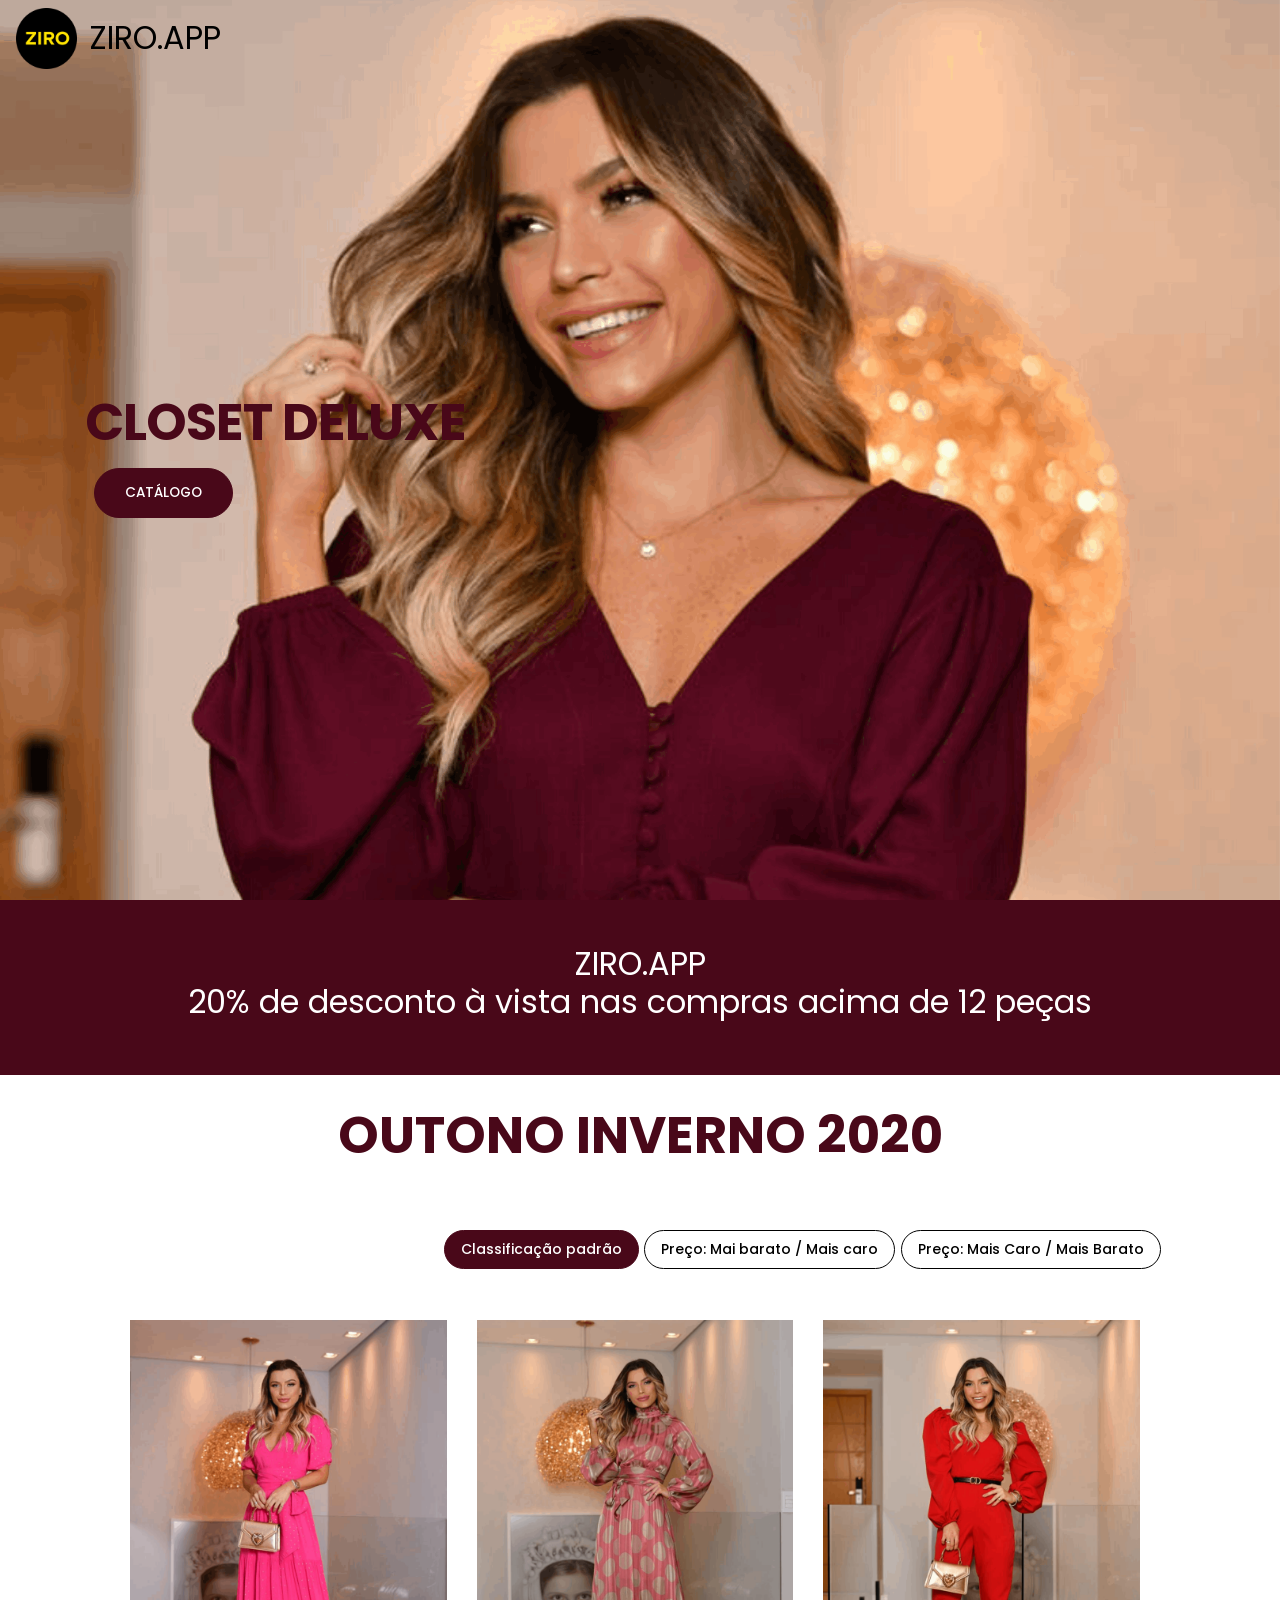
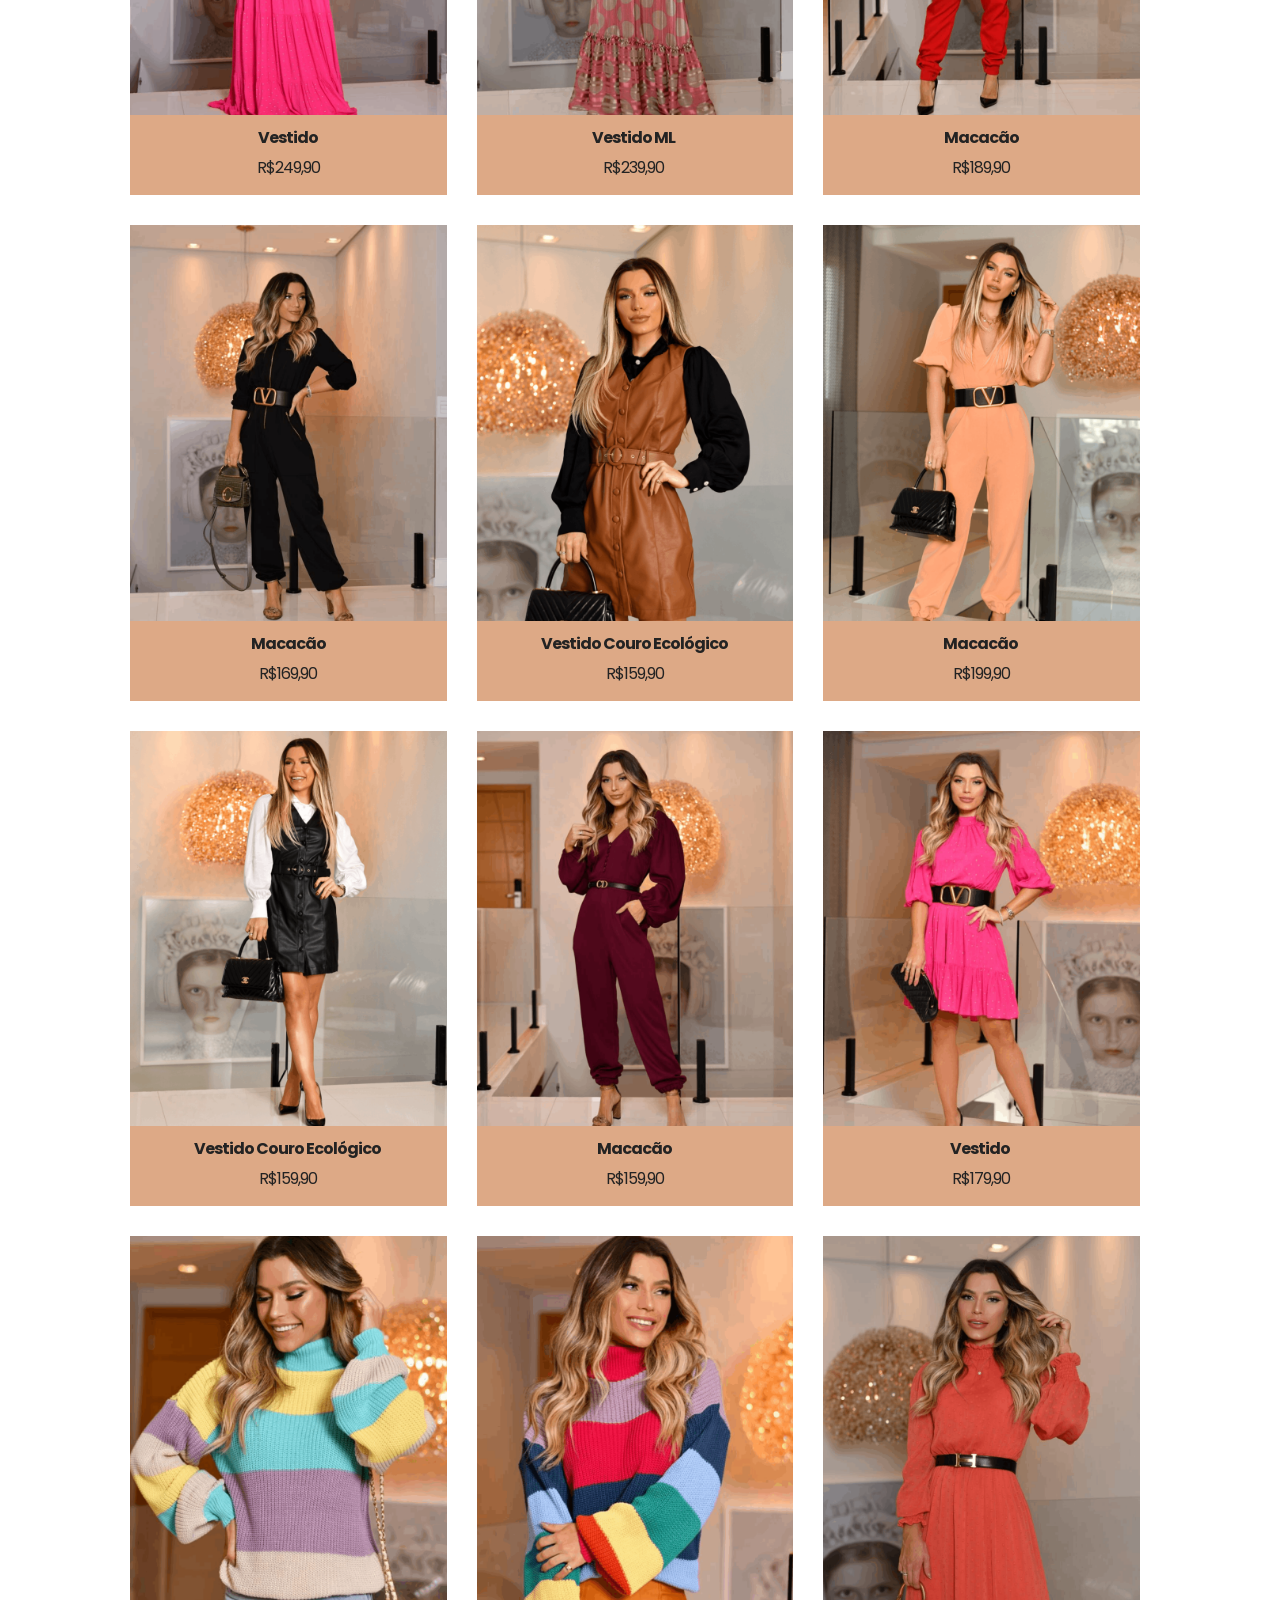
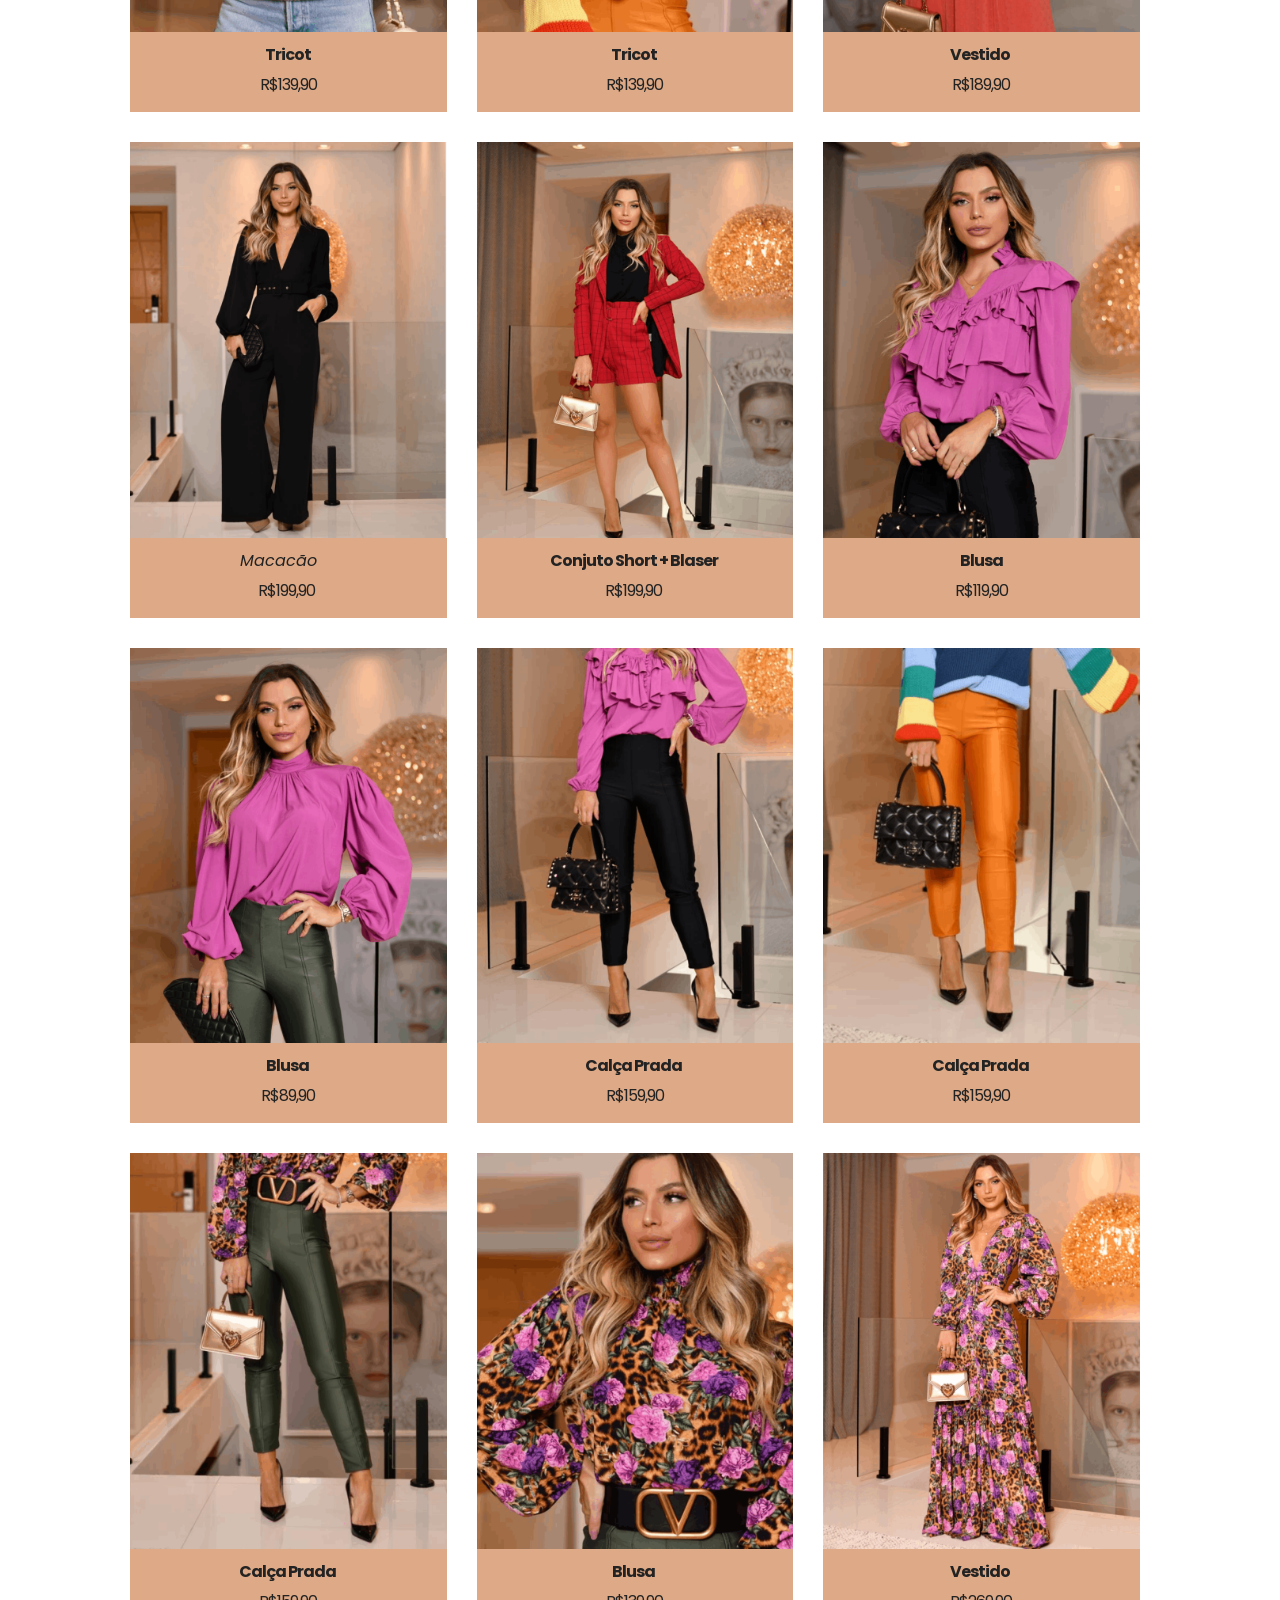
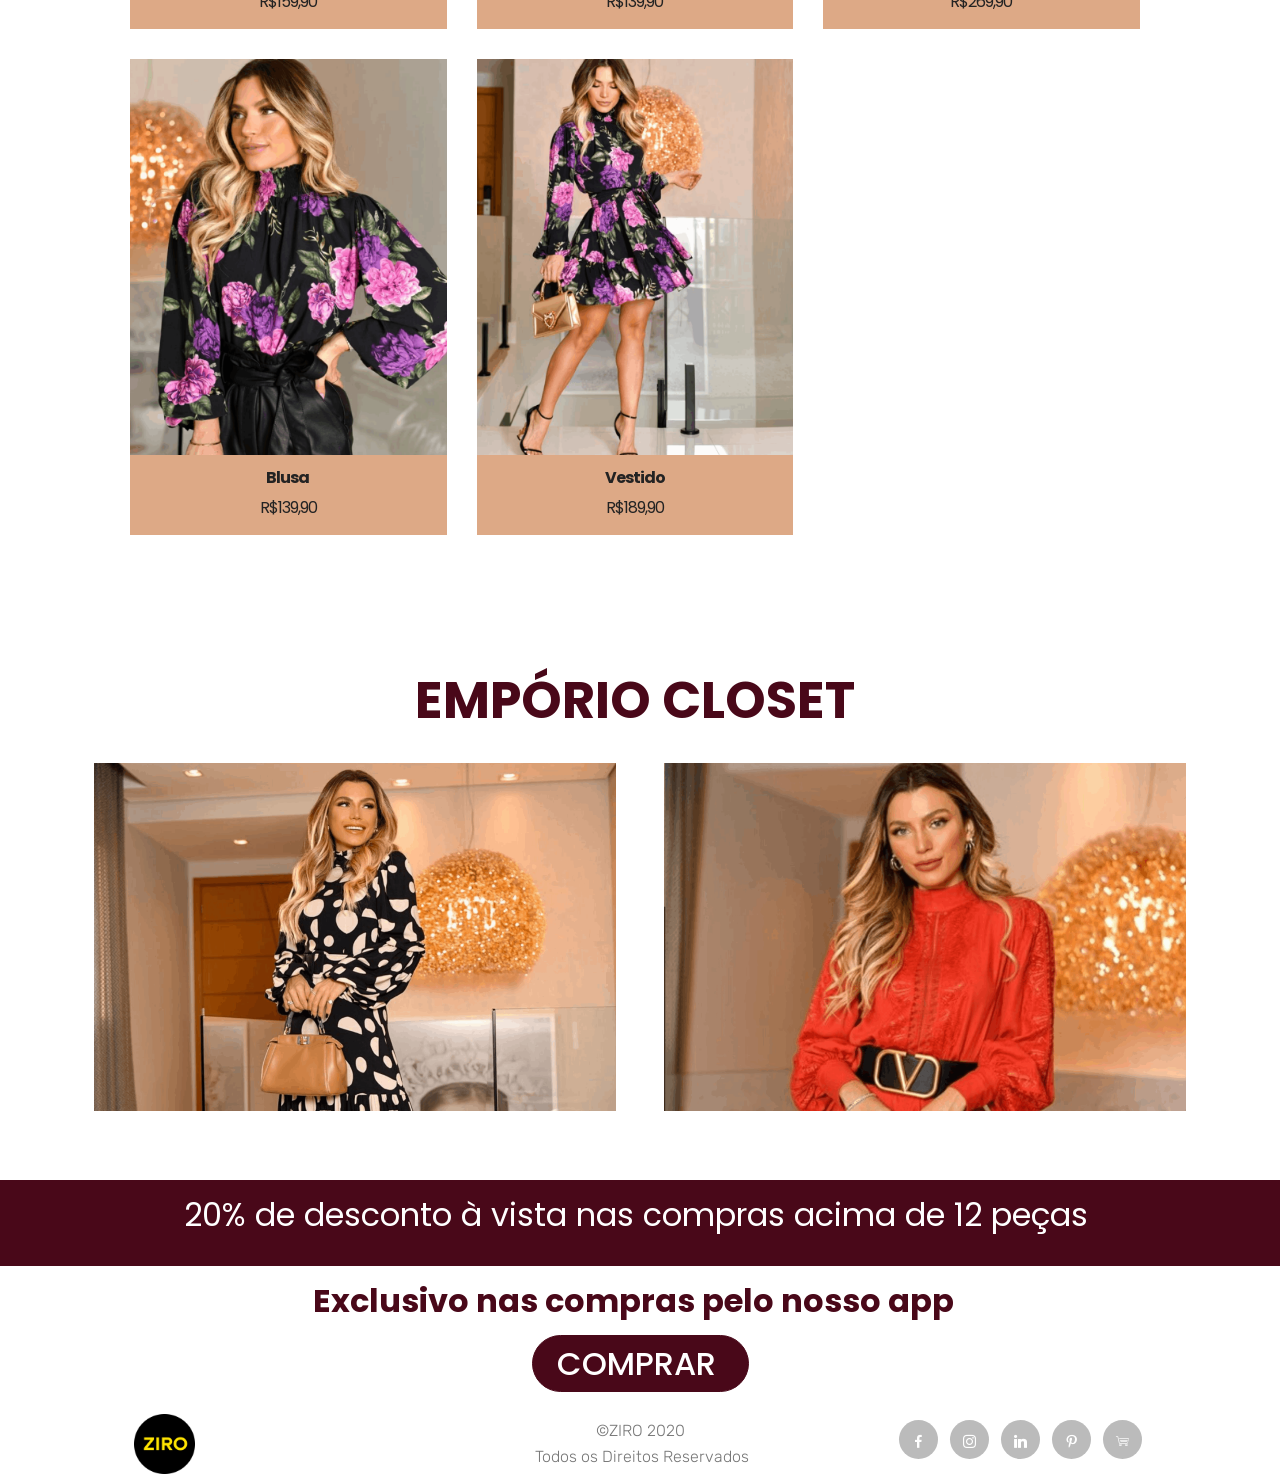
==== commit a7397f1a: "Add files via upload" ====
--- a/index.html
+++ b/index.html
@@ -66,8 +66,8 @@
     <div class="container align-left">
         <div class="row justify-content-center mbr-white">
                 <div class="mbr-white col-md-12">
-                    <h4 class="mbr-section-subtitle mbr-fonts-style align-left pb-2 display-1"><strong>CLOSET DELUXE</strong></h4>
-                    <h1 class="mbr-section-title mbr-white mbr-fonts-style align-left mbr-bold display-2"></h1>
+                    <h4 class="mbr-section-subtitle mbr-fonts-style align-left pb-2 display-1"></h4>
+                    <h1 class="mbr-section-title mbr-white mbr-fonts-style align-left mbr-bold display-1">CLOSET DELUXE</h1>
                     
                     <div class="mbr-section-btn align-left"><a class="btn btn-lg btn-primary display-4" href="https://ziro.app/marcas/closet-deluxe" target="_blank">CATÁLOGO</a></div>
                 </div>
@@ -86,7 +86,7 @@
         <div class="row justify-content-center">
             <div class="col-12 col-md-12 align-center">
                 
-                <h2 class="mbr-section-title align-center mbr-fonts-style mbr-bold display-2"><a href="https://ziro.app/marcas/closet-deluxe" target="_blank" class="text-white">ZIRO.APP</a></h2>
+                <h2 class="mbr-section-title align-center mbr-fonts-style mbr-bold display-2"><a href="https://ziro.app/marcas/closet-deluxe" target="_blank" class="text-white">ZIRO.APP</a><br><a href="https://ziro.app/marcas/closet-deluxe" target="_blank" class="text-white">20% de desconto à vista nas compras acima de 12 peças</a></h2>
             </div>
         </div>
     </div>
@@ -167,7 +167,7 @@
         <div class="row justify-content-center">
             <div class="col-12 col-md-12">
                 <h3 class="mbr-section-subtitle mbr-fonts-style pb-2 mbr-light align-center display-5"></h3>
-                <h2 class="align-center mbr-fonts-style mbr-section-title display-2">20% de desconto nas compras acima de 12 peças&nbsp;</h2>
+                <h2 class="align-center mbr-fonts-style mbr-section-title display-2">20% de desconto à vista nas compras acima de 12 peças&nbsp;</h2>
             </div>
 
             <div class="col-12 col-md-12 pt-4">
--- a/assets/mobirise/css/mbr-additional.css
+++ b/assets/mobirise/css/mbr-additional.css
@@ -660,7 +660,7 @@
 }
 .cid-s1qbr6TnxI .mbr-section-title {
   letter-spacing: -1px;
-  color: #ffffff;
+  color: #490819;
 }
 .cid-s1qbr6TnxI .mbr-section-subtitle {
   color: #490819;
--- a/assets/mobirise/css/mbr-additional.css
+++ b/assets/mobirise/css/mbr-additional.css
@@ -660,7 +660,7 @@
 }
 .cid-s1qbr6TnxI .mbr-section-title {
   letter-spacing: -1px;
-  color: #ffffff;
+  color: #490819;
 }
 .cid-s1qbr6TnxI .mbr-section-subtitle {
   color: #490819;
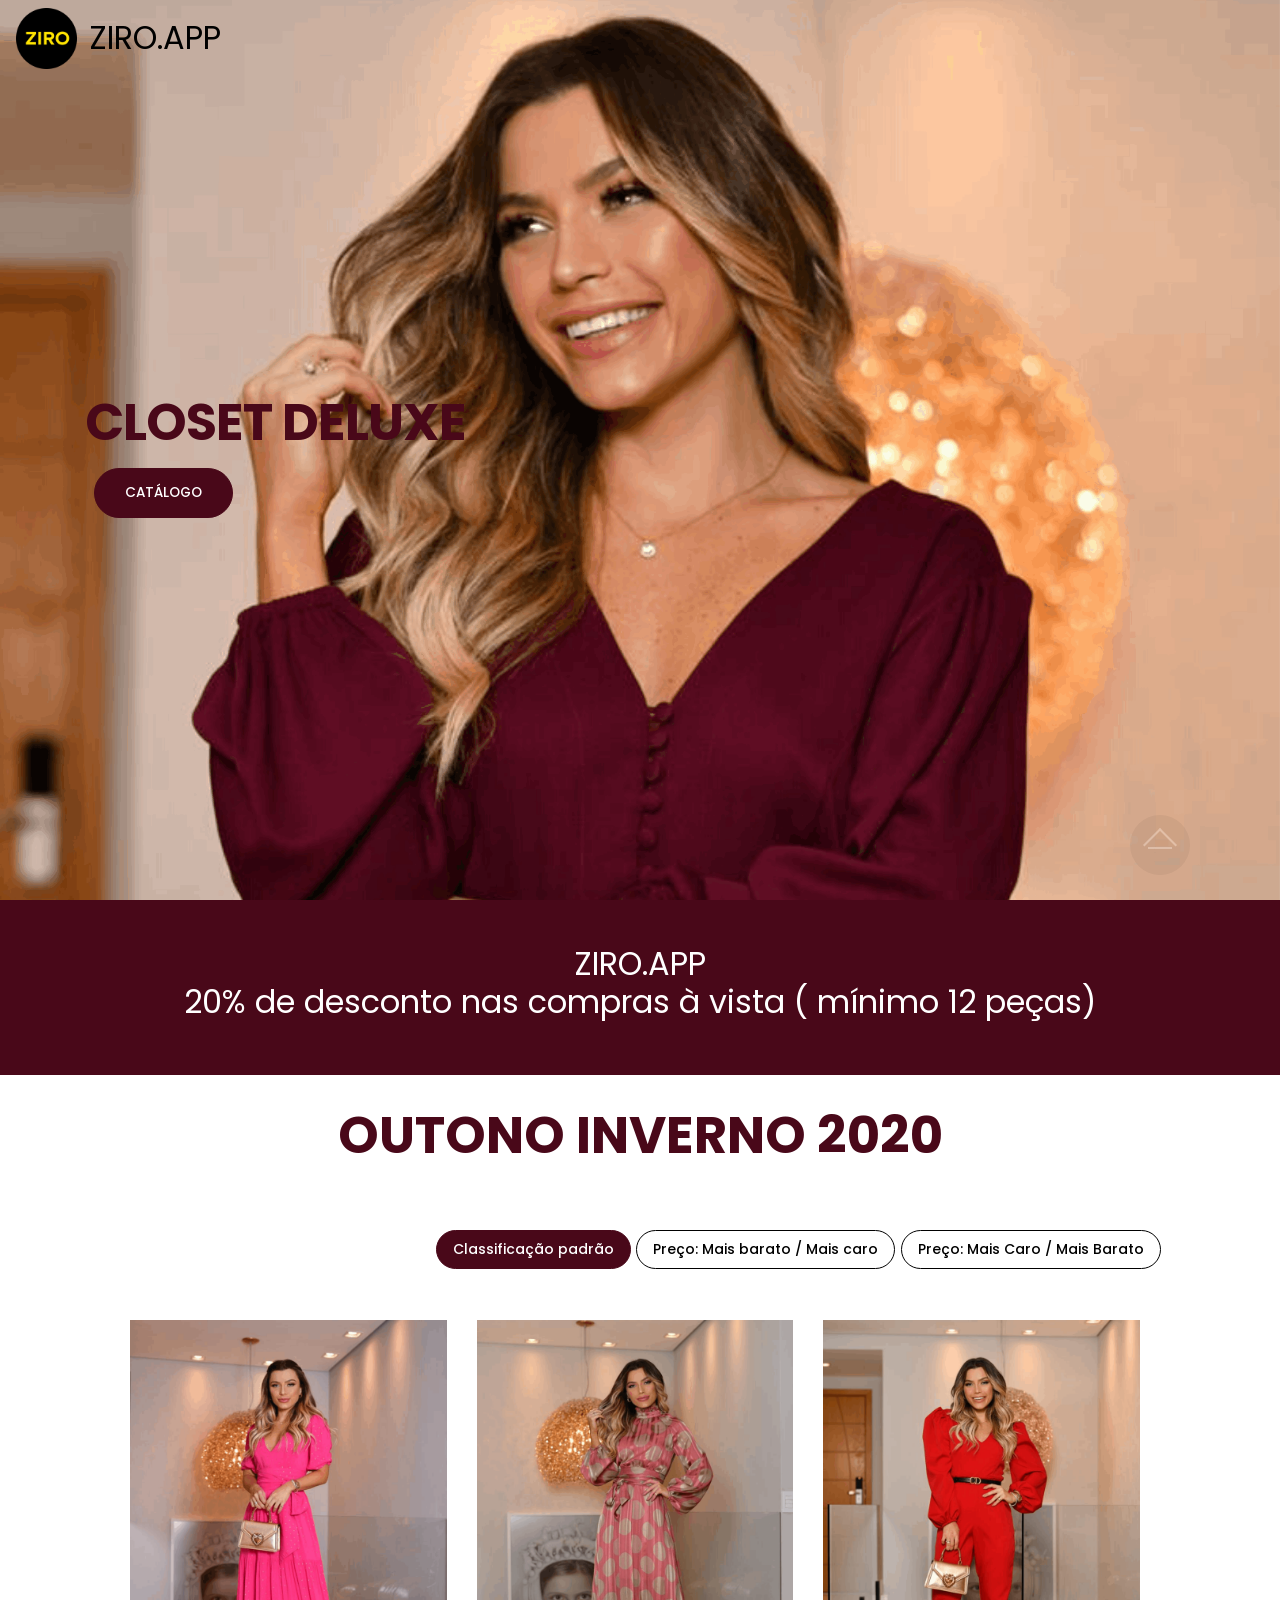
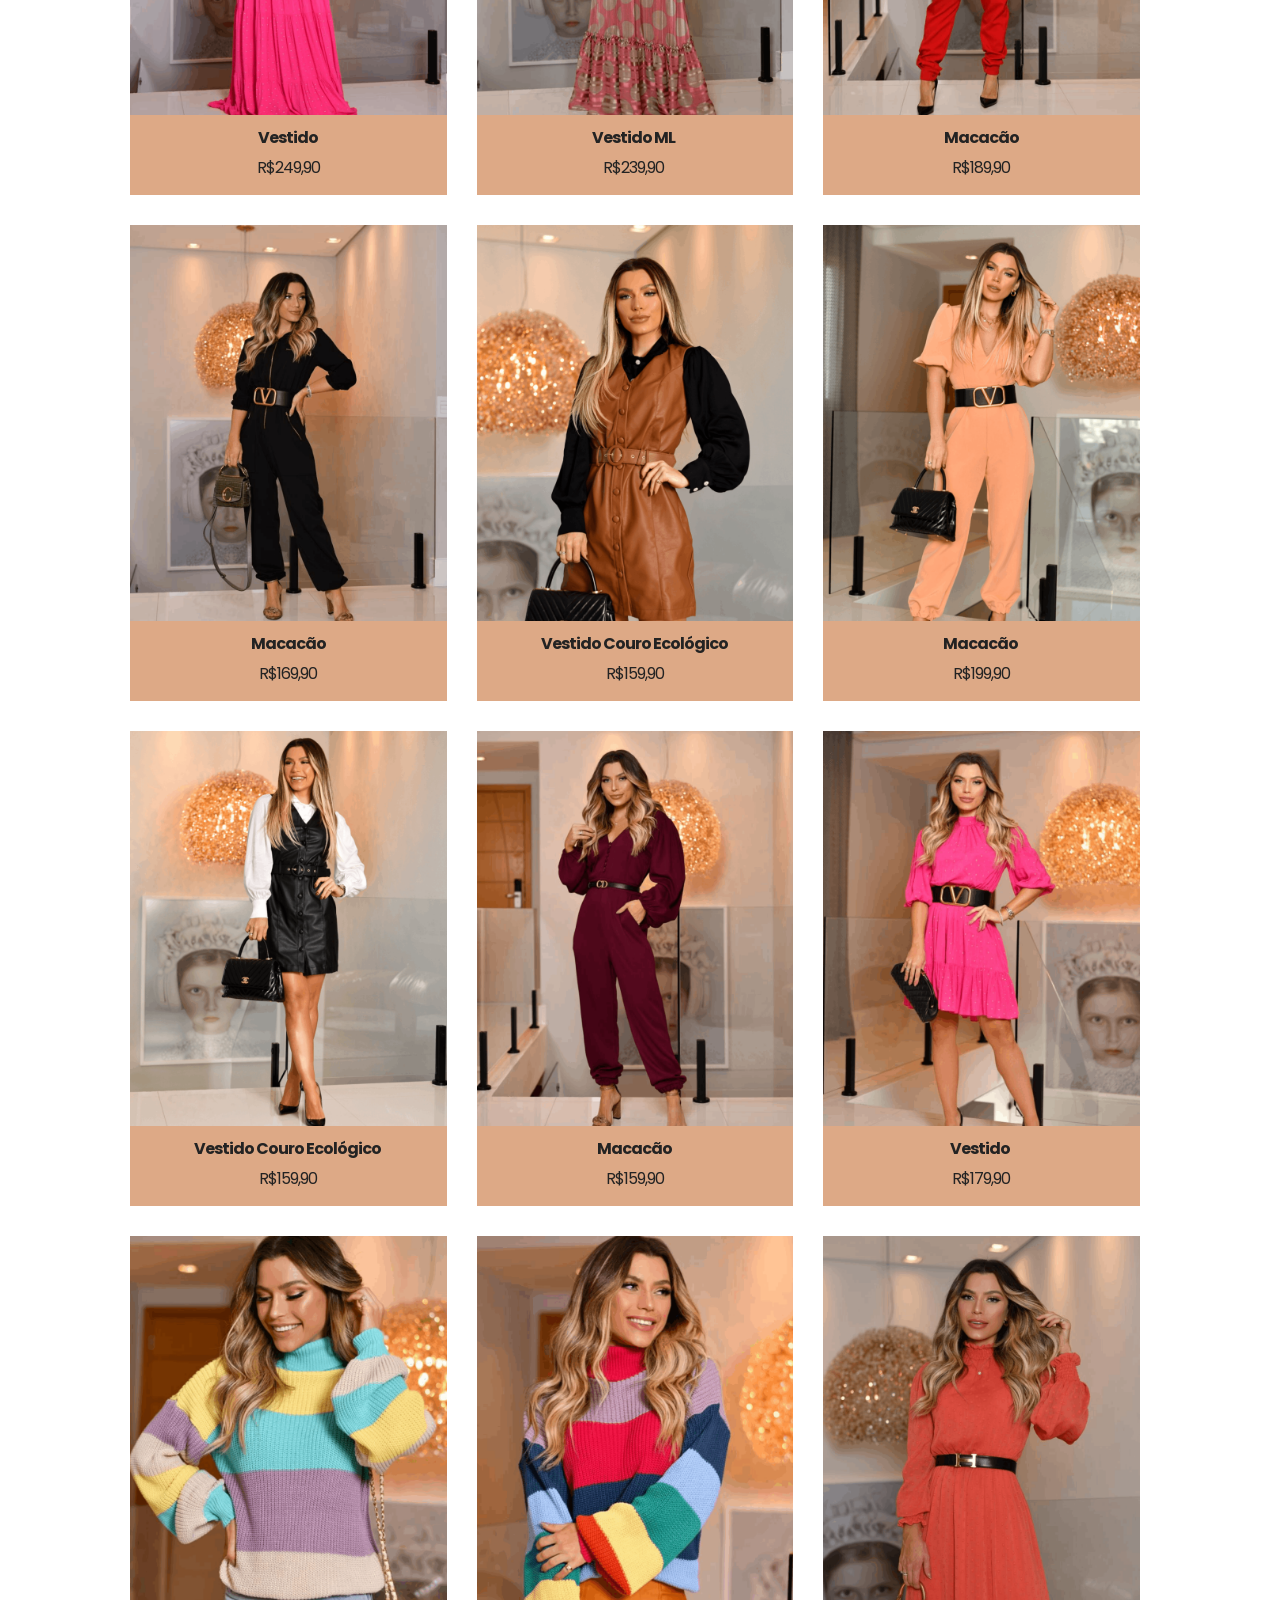
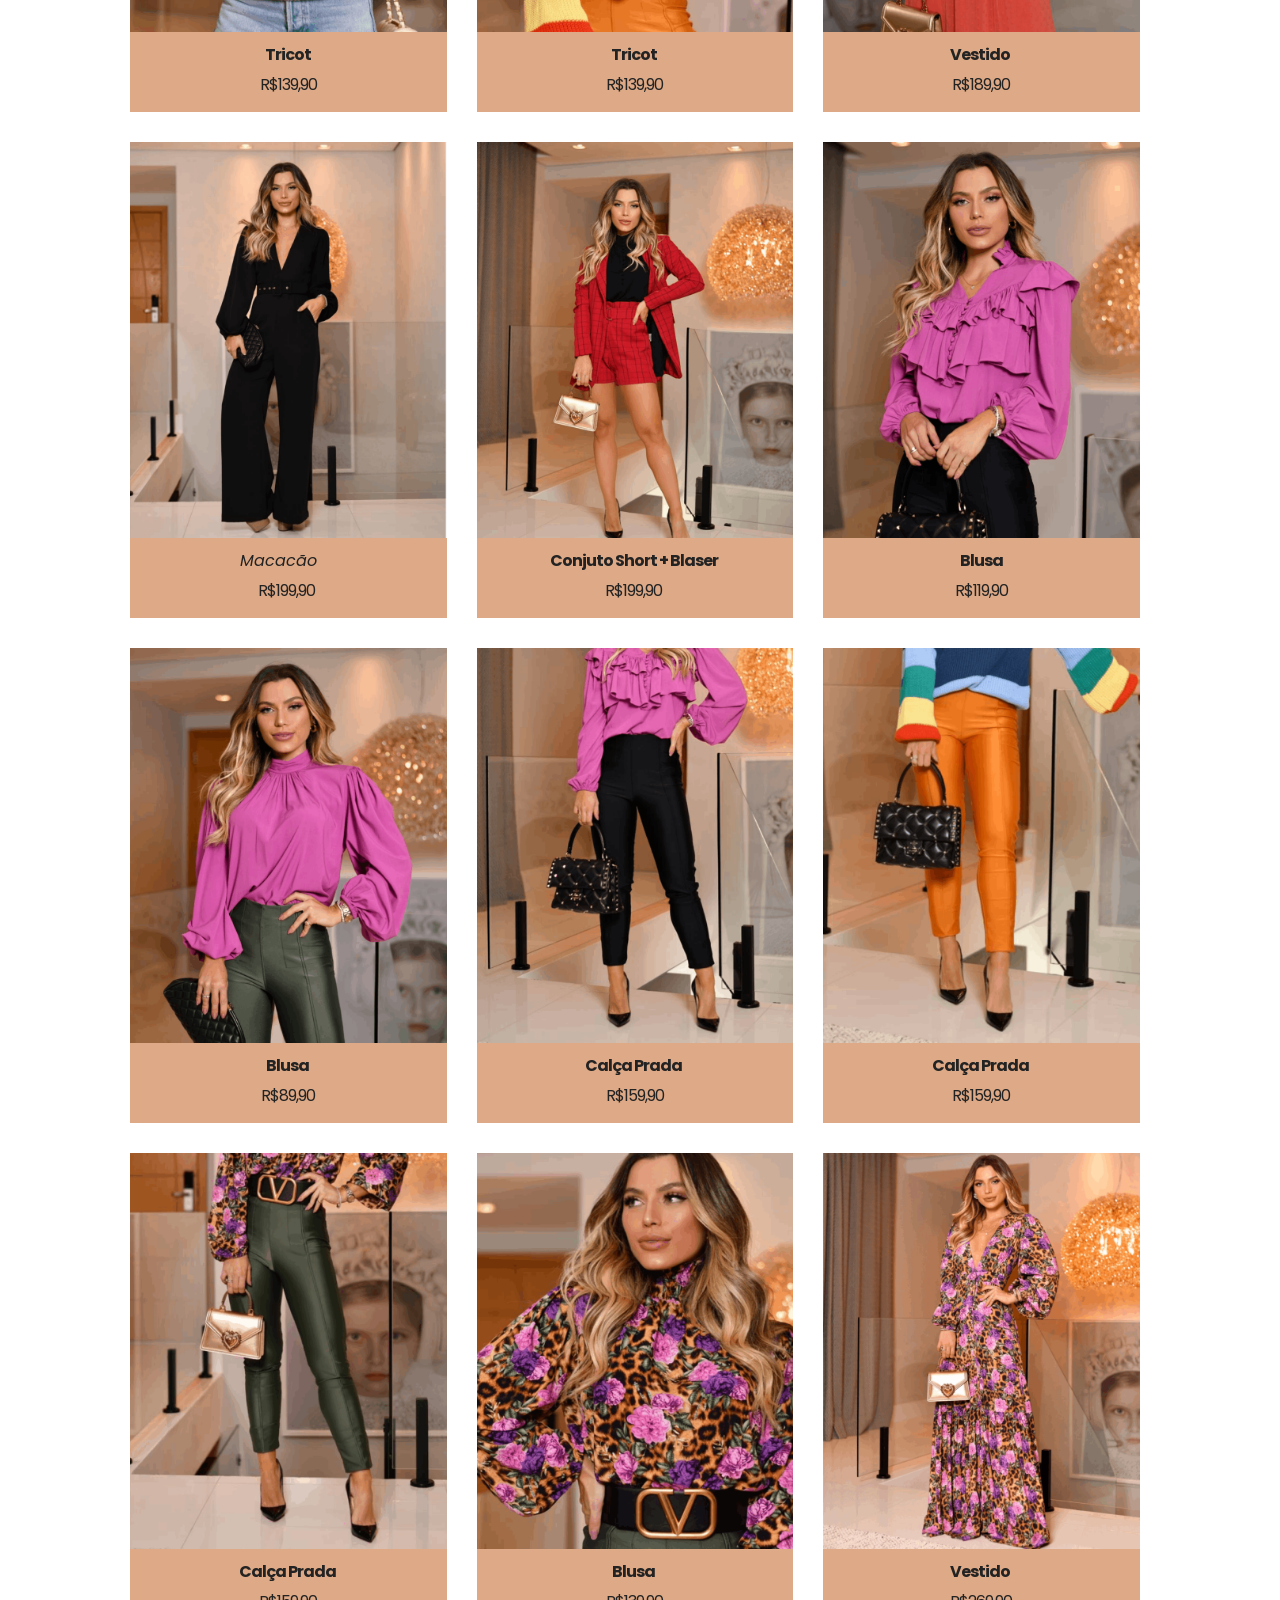
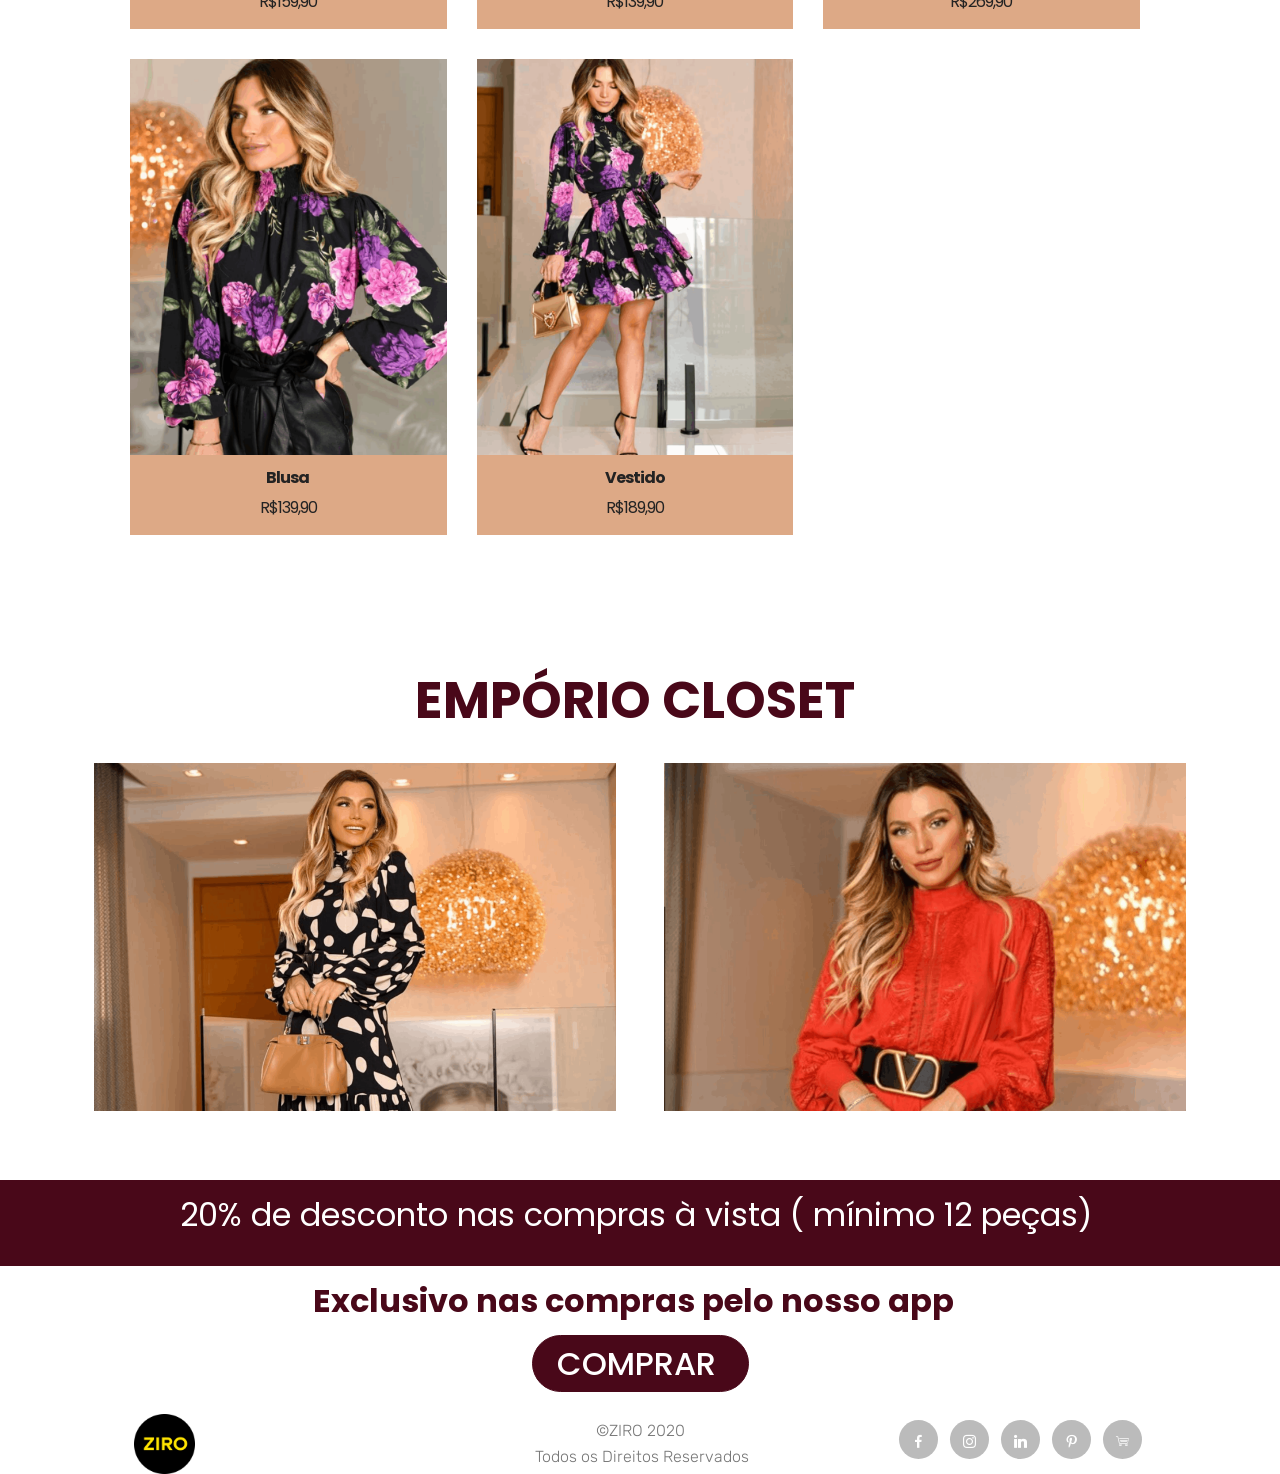
==== commit bd02c91d: "Links / Texto 20%" ====
--- a/index.html
+++ b/index.html
@@ -33,11 +33,11 @@
     <nav class="navbar navbar-dropdown navbar-fixed-top navbar-expand-lg">
         <div class="navbar-brand">
             <span class="navbar-logo">
-                <a href="https://ziro.app/novidades" target="_blank">
+                <a href="https://ziro.app/galeria" target="_blank">
                     <img src="assets/images/social-media-1-164x164.png" alt="Mobirise" title="" style="height: 3.8rem;">
                 </a>
             </span>
-            <span class="navbar-caption-wrap"><a class="navbar-caption text-black display-2" href="index.html">ZIRO.APP</a></span>
+            <span class="navbar-caption-wrap"><a class="navbar-caption text-black display-2" href="https://ziro.app/galeria">ZIRO.APP</a></span>
         </div>
         
       <div class="collapse navbar-collapse" id="navbarSupportedContent">
@@ -86,7 +86,7 @@
         <div class="row justify-content-center">
             <div class="col-12 col-md-12 align-center">
                 
-                <h2 class="mbr-section-title align-center mbr-fonts-style mbr-bold display-2"><a href="https://ziro.app/marcas/closet-deluxe" target="_blank" class="text-white">ZIRO.APP</a><br><a href="https://ziro.app/marcas/closet-deluxe" target="_blank" class="text-white">20% de desconto à vista nas compras acima de 12 peças</a></h2>
+                <h2 class="mbr-section-title align-center mbr-fonts-style mbr-bold display-2"><a href="https://ziro.app/marcas/closet-deluxe" target="_blank" class="text-white">ZIRO.APP</a><br><a href="https://ziro.app/marcas/closet-deluxe" target="_blank" class="text-white">20% de desconto nas compras à vista  ( mínimo 12 peças)</a></h2>
             </div>
         </div>
     </div>
@@ -113,7 +113,7 @@
 
     <!-- <div class="big-container"> -->
     <div class="container">
-        <div class="mbr-shop" sorting=""><!-- Shop Gallery --><div class=" col-md-12 sort-buttons clearfix" style="display: none;"><div class="sort-buttons" style="display: none;"><div class="filter-by-d mbr-section-btn item-button" style="text-align: center;"><a class="btn btn-sm btn-primary disableSortButton" href="" style="position: relative; display: inline-block;">Classificação padrão</a></div><div class="filter-by-pu mbr-section-btn"><a class="btn btn-sm btn-primary-outline disableSortButton" href="">Preço: Mai barato / Mais caro</a></div><div class="filter-by-pd mbr-section-btn"><a class="btn btn-sm btn-primary-outline disableSortButton" href="">Preço: Mais Caro / Mais Barato</a></div></div></div><div class="row mbr-shop__row col-md-12"><div class="wrapper-shop-items col-md-12"><div class="mbr-gallery-row"><div><div class="shop-items"><div class="mbr-gallery-item" data-tags="Impressionante" data-slide-to="0" data-seller="false" data-price="249,90" data-oldprice="38"><div class="item_overlay" data-toggle="modal"></div><div class="galleryItem" data-toggle="modal"><div class="style_overlay"></div><div class="img_wraper"><img src="assets/images/3-5-800x1000-800x1000.png" alt="" title=""></div><span class="onsale mbr-fonts-style display-4" data-onsale="false" style="display: none;">SALE</span><div class="sidebar_wraper"><h4 class="item-title mbr-fonts-style mbr-text display-5">Vestido</h4><div class="price-block"><span class="shop-item-price mbr-fonts-style display-5">R$249,90</span><span class="oldprice mbr-fonts-style display-7" style="display: none;">$38</span></div><div class="card-description">P,M,G&nbsp;</div><div class="mbr-section-btn" buttons="0" style="display: none;"><a href="https://ziro.app/marcas/closet-deluxe" class="btn btn-primary display-7">Ver disponibilidade</a></div></div></div></div><div class="mbr-gallery-item" data-tags="Impressionante" data-slide-to="1" data-seller="false" data-price="239,90" data-oldprice="38"><div class="item_overlay" data-toggle="modal"></div><div class="galleryItem" data-toggle="modal"><div class="style_overlay"></div><div class="img_wraper"><img src="assets/images/2-8-800x1000-800x1000.png" alt="" title=""></div><span class="onsale mbr-fonts-style display-4" data-onsale="false" style="display: none;">SALE</span><div class="sidebar_wraper"><h4 class="item-title mbr-fonts-style mbr-text display-5">Vestido ML&nbsp;</h4><div class="price-block"><span class="shop-item-price mbr-fonts-style display-5">R$239,90&nbsp;</span><span class="oldprice mbr-fonts-style display-7" style="display: none;">$38</span></div><div class="card-description">P,M,G&nbsp;<br><br></div><div class="mbr-section-btn" buttons="0" style="display: none;"><a href="https://ziro.app/marcas/closet-deluxe" class="btn btn-primary display-7">ver disponibilidade</a></div></div></div></div><div class="mbr-gallery-item" data-tags="Impressionante" data-slide-to="2" data-seller="false" data-price="189,90" data-oldprice="38"><div class="item_overlay" data-toggle="modal"></div><div class="galleryItem" data-toggle="modal"><div class="style_overlay"></div><div class="img_wraper"><img src="assets/images/6-4-800x1000-800x1000.png" alt="" title=""></div><span class="onsale mbr-fonts-style display-4" data-onsale="false" style="display: none;">SALE</span><div class="sidebar_wraper"><h4 class="item-title mbr-fonts-style mbr-text display-5">Macacão</h4><div class="price-block"><span class="shop-item-price mbr-fonts-style display-5">R$189,90</span><span class="oldprice mbr-fonts-style display-7" style="display: none;">$38</span></div><div class="card-description">P,M,G&nbsp;</div><div class="mbr-section-btn" buttons="0" style="display: none;"><a href="https://ziro.app/marcas/closet-deluxe" class="btn btn-primary display-7">ver disponibilidade</a></div></div></div></div><div class="mbr-gallery-item" data-tags="Impressionante" data-slide-to="3" data-seller="false" data-price="169,90" data-oldprice="38"><div class="item_overlay" data-toggle="modal"></div><div class="galleryItem" data-toggle="modal"><div class="style_overlay"></div><div class="img_wraper"><img src="assets/images/1-6-800x1000-800x1000.png" alt="" title=""></div><span class="onsale mbr-fonts-style display-4" data-onsale="false" style="display: none;">SALE</span><div class="sidebar_wraper"><h4 class="item-title mbr-fonts-style mbr-text display-5">Macacão</h4><div class="price-block"><span class="shop-item-price mbr-fonts-style display-5">R$169,90</span><span class="oldprice mbr-fonts-style display-7" style="display: none;">$38</span></div><div class="card-description">P,M,G&nbsp;</div><div class="mbr-section-btn" buttons="0" style="display: none;"><a href="https://ziro.app/marcas/closet-deluxe" class="btn btn-primary display-7">ver disponibilidade</a></div></div></div></div><div class="mbr-gallery-item" data-tags="Impressionante" data-slide-to="4" data-seller="false" data-price="159,90" data-oldprice="38"><div class="item_overlay" data-toggle="modal"></div><div class="galleryItem" data-toggle="modal"><div class="style_overlay"></div><div class="img_wraper"><img src="assets/images/8-800x1000-800x1000.png" alt="" title=""></div><span class="onsale mbr-fonts-style display-4" data-onsale="false" style="display: none;">SALE</span><div class="sidebar_wraper"><h4 class="item-title mbr-fonts-style mbr-text display-5">Vestido Couro Ecológico</h4><div class="price-block"><span class="shop-item-price mbr-fonts-style display-5">R$159,90</span><span class="oldprice mbr-fonts-style display-7" style="display: none;">$38</span></div><div class="card-description">P,M,G&nbsp;</div><div class="mbr-section-btn" buttons="0" style="display: none;"><a href="https://ziro.app/marcas/closet-deluxe" class="btn btn-primary display-7">ver disponibilidade</a></div></div></div></div><div class="mbr-gallery-item" data-tags="Impressionante" data-slide-to="5" data-seller="false" data-price="199,90" data-oldprice="38"><div class="item_overlay" data-toggle="modal"></div><div class="galleryItem" data-toggle="modal"><div class="style_overlay"></div><div class="img_wraper"><img src="assets/images/10-800x1000-800x1000.png" alt="" title=""></div><span class="onsale mbr-fonts-style display-4" data-onsale="false" style="display: none;">SALE</span><div class="sidebar_wraper"><h4 class="item-title mbr-fonts-style mbr-text display-5">Macacão&nbsp;</h4><div class="price-block"><span class="shop-item-price mbr-fonts-style display-5">R$199,90</span><span class="oldprice mbr-fonts-style display-7" style="display: none;">$38</span></div><div class="card-description">P,M,G&nbsp;</div><div class="mbr-section-btn" buttons="0" style="display: none;"><a href="https://ziro.app/marcas/closet-deluxe" class="btn btn-primary display-7">ver disponibilidade</a></div></div></div></div><div class="mbr-gallery-item" data-tags="Impressionante" data-slide-to="6" data-seller="false" data-price="159,90" data-oldprice="38"><div class="item_overlay" data-toggle="modal"></div><div class="galleryItem" data-toggle="modal"><div class="style_overlay"></div><div class="img_wraper"><img src="assets/images/11-800x1000-800x1000.png" alt="" title=""></div><span class="onsale mbr-fonts-style display-4" data-onsale="false" style="display: none;">SALE</span><div class="sidebar_wraper"><h4 class="item-title mbr-fonts-style mbr-text display-5">Vestido Couro Ecológico&nbsp;</h4><div class="price-block"><span class="shop-item-price mbr-fonts-style display-5">R$159,90</span><span class="oldprice mbr-fonts-style display-7" style="display: none;">$38</span></div><div class="card-description"><p>P,M,G</p></div><div class="mbr-section-btn" buttons="0" style="display: none;"><a href="https://ziro.app/marcas/closet-deluxe" class="btn btn-primary display-7">ver disponibilidade</a></div></div></div></div><div class="mbr-gallery-item" data-tags="Impressionante" data-slide-to="7" data-seller="false" data-price="159,90" data-oldprice="38"><div class="item_overlay" data-toggle="modal"></div><div class="galleryItem" data-toggle="modal"><div class="style_overlay"></div><div class="img_wraper"><img src="assets/images/13-800x1000-800x1000.png" alt="" title=""></div><span class="onsale mbr-fonts-style display-4" data-onsale="false" style="display: none;">SALE</span><div class="sidebar_wraper"><h4 class="item-title mbr-fonts-style mbr-text display-5">Macacão</h4><div class="price-block"><span class="shop-item-price mbr-fonts-style display-5">R$159,90</span><span class="oldprice mbr-fonts-style display-7" style="display: none;">$38</span></div><div class="card-description">P,M,G&nbsp;</div><div class="mbr-section-btn" buttons="0" style="display: none;"><a href="https://ziro.app/marcas/closet-deluxe" class="btn btn-primary display-7">ver disponibilidade</a></div></div></div></div><div class="mbr-gallery-item" data-tags="Impressionante" data-slide-to="8" data-seller="false" data-price="179,90" data-oldprice="38"><div class="item_overlay" data-toggle="modal"></div><div class="galleryItem" data-toggle="modal"><div class="style_overlay"></div><div class="img_wraper"><img src="assets/images/12-800x1000-800x1000.png" alt="" title=""></div><span class="onsale mbr-fonts-style display-4" data-onsale="false" style="display: none;">SALE</span><div class="sidebar_wraper"><h4 class="item-title mbr-fonts-style mbr-text display-5">Vestido&nbsp;</h4><div class="price-block"><span class="shop-item-price mbr-fonts-style display-5">R$179,90</span><span class="oldprice mbr-fonts-style display-7" style="display: none;">$38</span></div><div class="card-description">P,M,G&nbsp;</div><div class="mbr-section-btn" buttons="0" style="display: none;"><a href="https://ziro.app/marcas/closet-deluxe" class="btn btn-primary display-7">ver disponibilidade</a></div></div></div></div><div class="mbr-gallery-item" data-tags="Impressionante" data-slide-to="9" data-seller="false" data-price="139,90" data-oldprice="38"><div class="item_overlay" data-toggle="modal"></div><div class="galleryItem" data-toggle="modal"><div class="style_overlay"></div><div class="img_wraper"><img src="assets/images/14-800x1000-800x1000.png" alt="" title=""></div><span class="onsale mbr-fonts-style display-4" data-onsale="false" style="display: none;">SALE</span><div class="sidebar_wraper"><h4 class="item-title mbr-fonts-style mbr-text display-5">Tricot</h4><div class="price-block"><span class="shop-item-price mbr-fonts-style display-5">R$139,90</span><span class="oldprice mbr-fonts-style display-7" style="display: none;">$38</span></div><div class="card-description">U</div><div class="mbr-section-btn" buttons="0" style="display: none;"><a href="https://ziro.app/marcas/closet-deluxe" class="btn btn-primary display-7">ver disponibilidade</a></div></div></div></div><div class="mbr-gallery-item" data-tags="Impressionante" data-slide-to="10" data-seller="false" data-price="139,90" data-oldprice="38"><div class="item_overlay" data-toggle="modal"></div><div class="galleryItem" data-toggle="modal"><div class="style_overlay"></div><div class="img_wraper"><img src="assets/images/15-800x1000-800x1000.png" alt="" title=""></div><span class="onsale mbr-fonts-style display-4" data-onsale="false" style="display: none;">SALE</span><div class="sidebar_wraper"><h4 class="item-title mbr-fonts-style mbr-text display-5">Tricot&nbsp;</h4><div class="price-block"><span class="shop-item-price mbr-fonts-style display-5">R$139,90</span><span class="oldprice mbr-fonts-style display-7" style="display: none;">$38</span></div><div class="card-description">M</div><div class="mbr-section-btn" buttons="0" style="display: none;"><a href="https://ziro.app/marcas/closet-deluxe" class="btn btn-primary display-7">ver disponibilidade</a></div></div></div></div><div class="mbr-gallery-item" data-tags="Impressionante" data-slide-to="11" data-seller="false" data-price="189,90" data-oldprice="38"><div class="item_overlay" data-toggle="modal"></div><div class="galleryItem" data-toggle="modal"><div class="style_overlay"></div><div class="img_wraper"><img src="assets/images/5-3-800x1000-800x1000.png" alt="" title=""></div><span class="onsale mbr-fonts-style display-4" data-onsale="false" style="display: none;">SALE</span><div class="sidebar_wraper"><h4 class="item-title mbr-fonts-style mbr-text display-5">Vestido&nbsp;</h4><div class="price-block"><span class="shop-item-price mbr-fonts-style display-5">R$189,90</span><span class="oldprice mbr-fonts-style display-7" style="display: none;">$38</span></div><div class="card-description">P,M,G&nbsp;<br><br></div><div class="mbr-section-btn" buttons="0" style="display: none;"><a href="https://ziro.app/marcas/closet-deluxe" class="btn btn-primary display-7">ver disponibilidade</a></div></div></div></div><div class="mbr-gallery-item" data-tags="Impressionante" data-slide-to="12" data-seller="false" data-price="199,90" data-oldprice="38"><div class="item_overlay" data-toggle="modal"></div><div class="galleryItem" data-toggle="modal"><div class="style_overlay"></div><div class="img_wraper"><img src="assets/images/9-800x1000-800x1000.png" alt="" title=""></div><span class="onsale mbr-fonts-style display-4" data-onsale="false" style="display: none;">SALE</span><div class="sidebar_wraper"><h4 class="item-title mbr-fonts-style mbr-text display-5"><p>Macacão&nbsp;&nbsp;&nbsp;&nbsp;</p></h4><div class="price-block"><span class="shop-item-price mbr-fonts-style display-5">R$199,90&nbsp;</span><span class="oldprice mbr-fonts-style display-7" style="display: none;">$38</span></div><div class="card-description">P,M,G&nbsp;<br><br></div><div class="mbr-section-btn" buttons="0" style="display: none;"><a href="https://ziro.app/marcas/closet-deluxe" class="btn btn-primary display-7">ver disponibilidade</a></div></div></div></div><div class="mbr-gallery-item" data-tags="Impressionante" data-slide-to="13" data-seller="false" data-price="199,90" data-oldprice="38"><div class="item_overlay" data-toggle="modal"></div><div class="galleryItem" data-toggle="modal"><div class="style_overlay"></div><div class="img_wraper"><img src="assets/images/7-4-800x1000-800x1000.png" alt="" title=""></div><span class="onsale mbr-fonts-style display-4" data-onsale="false" style="display: none;">SALE</span><div class="sidebar_wraper"><h4 class="item-title mbr-fonts-style mbr-text display-5">Conjuto Short + Blaser&nbsp;</h4><div class="price-block"><span class="shop-item-price mbr-fonts-style display-5">R$199,90&nbsp;</span><span class="oldprice mbr-fonts-style display-7" style="display: none;">$38</span></div><div class="card-description">P,M,G&nbsp;<br><br></div><div class="mbr-section-btn" buttons="0" style="display: none;"><a href="https://ziro.app/marcas/closet-deluxe" class="btn btn-primary display-7">ver disponibilidade</a></div></div></div></div><div class="mbr-gallery-item" data-tags="Impressionante" data-slide-to="14" data-seller="false" data-price="119,90" data-oldprice="38"><div class="item_overlay" data-toggle="modal"></div><div class="galleryItem" data-toggle="modal"><div class="style_overlay"></div><div class="img_wraper"><img src="assets/images/4-7-800x1000-800x1000.png" alt="" title=""></div><span class="onsale mbr-fonts-style display-4" data-onsale="false" style="display: none;">SALE</span><div class="sidebar_wraper"><h4 class="item-title mbr-fonts-style mbr-text display-5">Blusa</h4><div class="price-block"><span class="shop-item-price mbr-fonts-style display-5">R$119,90</span><span class="oldprice mbr-fonts-style display-7" style="display: none;">$38</span></div><div class="card-description">P,M,G&nbsp;<br><br></div><div class="mbr-section-btn" buttons="0" style="display: none;"><a href="https://ziro.app/marcas/closet-deluxe" class="btn btn-primary display-7">ver disponibilidade</a></div></div></div></div><div class="mbr-gallery-item" data-tags="Impressionante" data-slide-to="15" data-seller="false" data-price="89,90" data-oldprice="38"><div class="item_overlay" data-toggle="modal"></div><div class="galleryItem" data-toggle="modal"><div class="style_overlay"></div><div class="img_wraper"><img src="assets/images/sale-800x1000-800x1000.png" alt="" title=""></div><span class="onsale mbr-fonts-style display-4" data-onsale="false" style="display: none;">SALE</span><div class="sidebar_wraper"><h4 class="item-title mbr-fonts-style mbr-text display-5">Blusa&nbsp;</h4><div class="price-block"><span class="shop-item-price mbr-fonts-style display-5">R$89,90</span><span class="oldprice mbr-fonts-style display-7" style="display: none;">$38</span></div><div class="card-description">P,M,G&nbsp;<br><br></div><div class="mbr-section-btn" buttons="0" style="display: none;"><a href="https://ziro.app/marcas/closet-deluxe" class="btn btn-primary display-7">ver disponibilidade</a></div></div></div></div><div class="mbr-gallery-item" data-tags="Impressionante" data-slide-to="16" data-seller="false" data-price="159,90" data-oldprice="38"><div class="item_overlay" data-toggle="modal"></div><div class="galleryItem" data-toggle="modal"><div class="style_overlay"></div><div class="img_wraper"><img src="assets/images/sale-1-800x1000-800x1000.png" alt="" title=""></div><span class="onsale mbr-fonts-style display-4" data-onsale="false" style="display: none;">SALE</span><div class="sidebar_wraper"><h4 class="item-title mbr-fonts-style mbr-text display-5">Calça Prada&nbsp;</h4><div class="price-block"><span class="shop-item-price mbr-fonts-style display-5">R$159,90</span><span class="oldprice mbr-fonts-style display-7" style="display: none;">$38</span></div><div class="card-description">P,M,G&nbsp;<br><br></div><div class="mbr-section-btn" buttons="0" style="display: none;"><a href="https://ziro.app/marcas/closet-deluxe" class="btn btn-primary display-7">ver disponibilidade</a></div></div></div></div><div class="mbr-gallery-item" data-tags="Impressionante" data-slide-to="17" data-seller="false" data-price="159,90" data-oldprice="38"><div class="item_overlay" data-toggle="modal"></div><div class="galleryItem" data-toggle="modal"><div class="style_overlay"></div><div class="img_wraper"><img src="assets/images/sale-2-800x1000-800x1000.png" alt="" title=""></div><span class="onsale mbr-fonts-style display-4" data-onsale="false" style="display: none;">SALE</span><div class="sidebar_wraper"><h4 class="item-title mbr-fonts-style mbr-text display-5">Calça Prada&nbsp;</h4><div class="price-block"><span class="shop-item-price mbr-fonts-style display-5">R$159,90</span><span class="oldprice mbr-fonts-style display-7" style="display: none;">$38</span></div><div class="card-description">P,M,G&nbsp;<br><br></div><div class="mbr-section-btn" buttons="0" style="display: none;"><a href="https://ziro.app/marcas/closet-deluxe" class="btn btn-primary display-7">ver disponibilidade</a></div></div></div></div><div class="mbr-gallery-item" data-tags="Impressionante" data-slide-to="18" data-seller="false" data-price="159,90" data-oldprice="38"><div class="item_overlay" data-toggle="modal"></div><div class="galleryItem" data-toggle="modal"><div class="style_overlay"></div><div class="img_wraper"><img src="assets/images/22-800x1000-800x1000.png" alt="" title=""></div><span class="onsale mbr-fonts-style display-4" data-onsale="false" style="display: none;">SALE</span><div class="sidebar_wraper"><h4 class="item-title mbr-fonts-style mbr-text display-5">Calça Prada&nbsp;</h4><div class="price-block"><span class="shop-item-price mbr-fonts-style display-5">R$159,90</span><span class="oldprice mbr-fonts-style display-7" style="display: none;">$38</span></div><div class="card-description">P,M,G&nbsp;<br><br></div><div class="mbr-section-btn" buttons="0" style="display: none;"><a href="https://ziro.app/marcas/closet-deluxe" class="btn btn-primary display-7">ver disponibilidade</a></div></div></div></div><div class="mbr-gallery-item" data-tags="Impressionante" data-slide-to="19" data-seller="false" data-price="139,90" data-oldprice="38"><div class="item_overlay" data-toggle="modal"></div><div class="galleryItem" data-toggle="modal"><div class="style_overlay"></div><div class="img_wraper"><img src="assets/images/21-800x1000-800x1000.png" alt="" title=""></div><span class="onsale mbr-fonts-style display-4" data-onsale="false" style="display: none;">SALE</span><div class="sidebar_wraper"><h4 class="item-title mbr-fonts-style mbr-text display-5">Blusa&nbsp;</h4><div class="price-block"><span class="shop-item-price mbr-fonts-style display-5">R$139,90</span><span class="oldprice mbr-fonts-style display-7" style="display: none;">$38</span></div><div class="card-description">P,M,G&nbsp;<br><br></div><div class="mbr-section-btn" buttons="0" style="display: none;"><a href="https://ziro.app/marcas/closet-deluxe" class="btn btn-primary display-7">ver disponibilidade</a></div></div></div></div><div class="mbr-gallery-item" data-tags="Impressionante" data-slide-to="20" data-seller="false" data-price="269,90" data-oldprice="38"><div class="item_overlay" data-toggle="modal"></div><div class="galleryItem" data-toggle="modal"><div class="style_overlay"></div><div class="img_wraper"><img src="assets/images/20-800x1000-800x1000.png" alt="" title=""></div><span class="onsale mbr-fonts-style display-4" data-onsale="false" style="display: none;">SALE</span><div class="sidebar_wraper"><h4 class="item-title mbr-fonts-style mbr-text display-5">Vestido&nbsp;</h4><div class="price-block"><span class="shop-item-price mbr-fonts-style display-5">R$269,90</span><span class="oldprice mbr-fonts-style display-7" style="display: none;">$38</span></div><div class="card-description">P,M,G&nbsp;<br><br></div><div class="mbr-section-btn" buttons="0" style="display: none;"><a href="https://ziro.app/marcas/closet-deluxe" class="btn btn-primary display-7">ver disponibilidade</a></div></div></div></div><div class="mbr-gallery-item" data-tags="Impressionante" data-slide-to="21" data-seller="false" data-price="139,90" data-oldprice="38"><div class="item_overlay" data-toggle="modal"></div><div class="galleryItem" data-toggle="modal"><div class="style_overlay"></div><div class="img_wraper"><img src="assets/images/18-800x1000-800x1000.png" alt="" title=""></div><span class="onsale mbr-fonts-style display-4" data-onsale="false" style="display: none;">SALE</span><div class="sidebar_wraper"><h4 class="item-title mbr-fonts-style mbr-text display-5">Blusa&nbsp;</h4><div class="price-block"><span class="shop-item-price mbr-fonts-style display-5">R$139,90</span><span class="oldprice mbr-fonts-style display-7" style="display: none;">$38</span></div><div class="card-description">P,M,G&nbsp;<br><br></div><div class="mbr-section-btn" buttons="0" style="display: none;"><a href="https://ziro.app/marcas/closet-deluxe" class="btn btn-primary display-7">ver disponibilidade</a></div></div></div></div><div class="mbr-gallery-item" data-tags="Impressionante" data-slide-to="22" data-seller="false" data-price="189,90" data-oldprice="38"><div class="item_overlay" data-toggle="modal"></div><div class="galleryItem" data-toggle="modal"><div class="style_overlay"></div><div class="img_wraper"><img src="assets/images/19-800x1000-800x1000.png" alt="" title=""></div><span class="onsale mbr-fonts-style display-4" data-onsale="false" style="display: none;">SALE</span><div class="sidebar_wraper"><h4 class="item-title mbr-fonts-style mbr-text display-5">Vestido</h4><div class="price-block"><span class="shop-item-price mbr-fonts-style display-5">R$189,90</span><span class="oldprice mbr-fonts-style display-7" style="display: none;">$38</span></div><div class="card-description">P,M,G&nbsp;<br><br></div><div class="mbr-section-btn" buttons="0" style="display: none;"><a href="https://ziro.app/marcas/closet-deluxe" class="btn btn-primary display-7">ver disponibilidade</a></div></div></div></div></div></div><div class="clearfix"></div></div></div></div><!-- Lightbox --><div class="shopItemsModal_wraper" style="z-index: 2500;"><div class="shopItemsModalBg"></div><div class="shopItemsModal row"><div class="col-md-6 image-modal"></div><div class="col-md-6 text-modal"></div><div class="closeModal"><div class="close-modal-wrapper"></div></div></div></div></div>
+        <div class="mbr-shop" sorting=""><!-- Shop Gallery --><div class=" col-md-12 sort-buttons clearfix" style="display: none;"><div class="sort-buttons" style="display: none;"><div class="filter-by-d mbr-section-btn item-button" style="text-align: center;"><a class="btn btn-sm btn-primary disableSortButton" href="" style="position: relative; display: inline-block;">Classificação padrão</a></div><div class="filter-by-pu mbr-section-btn"><a class="btn btn-sm btn-primary-outline disableSortButton" href="">Preço: Mais barato / Mais caro</a></div><div class="filter-by-pd mbr-section-btn"><a class="btn btn-sm btn-primary-outline disableSortButton" href="">Preço: Mais Caro / Mais Barato</a></div></div></div><div class="row mbr-shop__row col-md-12"><div class="wrapper-shop-items col-md-12"><div class="mbr-gallery-row"><div><div class="shop-items"><div class="mbr-gallery-item" data-tags="Impressionante" data-slide-to="0" data-seller="false" data-price="249,90" data-oldprice="38"><div class="item_overlay" data-toggle="modal"></div><div class="galleryItem" data-toggle="modal"><div class="style_overlay"></div><div class="img_wraper"><img src="assets/images/3-5-800x1000-800x1000.png" alt="" title=""></div><span class="onsale mbr-fonts-style display-4" data-onsale="false" style="display: none;">SALE</span><div class="sidebar_wraper"><h4 class="item-title mbr-fonts-style mbr-text display-5">Vestido</h4><div class="price-block"><span class="shop-item-price mbr-fonts-style display-5">R$249,90</span><span class="oldprice mbr-fonts-style display-7" style="display: none;">$38</span></div><div class="card-description">P,M,G&nbsp;</div><div class="mbr-section-btn" buttons="0" style="display: none;"><a href="https://ziro.app/marcas/closet-deluxe" class="btn btn-primary display-7">Ver disponibilidade</a></div></div></div></div><div class="mbr-gallery-item" data-tags="Impressionante" data-slide-to="1" data-seller="false" data-price="239,90" data-oldprice="38"><div class="item_overlay" data-toggle="modal"></div><div class="galleryItem" data-toggle="modal"><div class="style_overlay"></div><div class="img_wraper"><img src="assets/images/2-8-800x1000-800x1000.png" alt="" title=""></div><span class="onsale mbr-fonts-style display-4" data-onsale="false" style="display: none;">SALE</span><div class="sidebar_wraper"><h4 class="item-title mbr-fonts-style mbr-text display-5">Vestido ML&nbsp;</h4><div class="price-block"><span class="shop-item-price mbr-fonts-style display-5">R$239,90&nbsp;</span><span class="oldprice mbr-fonts-style display-7" style="display: none;">$38</span></div><div class="card-description">P,M,G&nbsp;<br><br></div><div class="mbr-section-btn" buttons="0" style="display: none;"><a href="https://ziro.app/marcas/closet-deluxe" class="btn btn-primary display-7">ver disponibilidade</a></div></div></div></div><div class="mbr-gallery-item" data-tags="Impressionante" data-slide-to="2" data-seller="false" data-price="189,90" data-oldprice="38"><div class="item_overlay" data-toggle="modal"></div><div class="galleryItem" data-toggle="modal"><div class="style_overlay"></div><div class="img_wraper"><img src="assets/images/6-4-800x1000-800x1000.png" alt="" title=""></div><span class="onsale mbr-fonts-style display-4" data-onsale="false" style="display: none;">SALE</span><div class="sidebar_wraper"><h4 class="item-title mbr-fonts-style mbr-text display-5">Macacão</h4><div class="price-block"><span class="shop-item-price mbr-fonts-style display-5">R$189,90</span><span class="oldprice mbr-fonts-style display-7" style="display: none;">$38</span></div><div class="card-description">P,M,G&nbsp;</div><div class="mbr-section-btn" buttons="0" style="display: none;"><a href="https://ziro.app/marcas/closet-deluxe" class="btn btn-primary display-7">ver disponibilidade</a></div></div></div></div><div class="mbr-gallery-item" data-tags="Impressionante" data-slide-to="3" data-seller="false" data-price="169,90" data-oldprice="38"><div class="item_overlay" data-toggle="modal"></div><div class="galleryItem" data-toggle="modal"><div class="style_overlay"></div><div class="img_wraper"><img src="assets/images/1-6-800x1000-800x1000.png" alt="" title=""></div><span class="onsale mbr-fonts-style display-4" data-onsale="false" style="display: none;">SALE</span><div class="sidebar_wraper"><h4 class="item-title mbr-fonts-style mbr-text display-5">Macacão</h4><div class="price-block"><span class="shop-item-price mbr-fonts-style display-5">R$169,90</span><span class="oldprice mbr-fonts-style display-7" style="display: none;">$38</span></div><div class="card-description">P,M,G&nbsp;</div><div class="mbr-section-btn" buttons="0" style="display: none;"><a href="https://ziro.app/marcas/closet-deluxe" class="btn btn-primary display-7">ver disponibilidade</a></div></div></div></div><div class="mbr-gallery-item" data-tags="Impressionante" data-slide-to="4" data-seller="false" data-price="159,90" data-oldprice="38"><div class="item_overlay" data-toggle="modal"></div><div class="galleryItem" data-toggle="modal"><div class="style_overlay"></div><div class="img_wraper"><img src="assets/images/8-800x1000-800x1000.png" alt="" title=""></div><span class="onsale mbr-fonts-style display-4" data-onsale="false" style="display: none;">SALE</span><div class="sidebar_wraper"><h4 class="item-title mbr-fonts-style mbr-text display-5">Vestido Couro Ecológico</h4><div class="price-block"><span class="shop-item-price mbr-fonts-style display-5">R$159,90</span><span class="oldprice mbr-fonts-style display-7" style="display: none;">$38</span></div><div class="card-description">P,M,G&nbsp;</div><div class="mbr-section-btn" buttons="0" style="display: none;"><a href="https://ziro.app/marcas/closet-deluxe" class="btn btn-primary display-7">ver disponibilidade</a></div></div></div></div><div class="mbr-gallery-item" data-tags="Impressionante" data-slide-to="5" data-seller="false" data-price="199,90" data-oldprice="38"><div class="item_overlay" data-toggle="modal"></div><div class="galleryItem" data-toggle="modal"><div class="style_overlay"></div><div class="img_wraper"><img src="assets/images/10-800x1000-800x1000.png" alt="" title=""></div><span class="onsale mbr-fonts-style display-4" data-onsale="false" style="display: none;">SALE</span><div class="sidebar_wraper"><h4 class="item-title mbr-fonts-style mbr-text display-5">Macacão&nbsp;</h4><div class="price-block"><span class="shop-item-price mbr-fonts-style display-5">R$199,90</span><span class="oldprice mbr-fonts-style display-7" style="display: none;">$38</span></div><div class="card-description">P,M,G&nbsp;</div><div class="mbr-section-btn" buttons="0" style="display: none;"><a href="https://ziro.app/marcas/closet-deluxe" class="btn btn-primary display-7">ver disponibilidade</a></div></div></div></div><div class="mbr-gallery-item" data-tags="Impressionante" data-slide-to="6" data-seller="false" data-price="159,90" data-oldprice="38"><div class="item_overlay" data-toggle="modal"></div><div class="galleryItem" data-toggle="modal"><div class="style_overlay"></div><div class="img_wraper"><img src="assets/images/11-800x1000-800x1000.png" alt="" title=""></div><span class="onsale mbr-fonts-style display-4" data-onsale="false" style="display: none;">SALE</span><div class="sidebar_wraper"><h4 class="item-title mbr-fonts-style mbr-text display-5">Vestido Couro Ecológico&nbsp;</h4><div class="price-block"><span class="shop-item-price mbr-fonts-style display-5">R$159,90</span><span class="oldprice mbr-fonts-style display-7" style="display: none;">$38</span></div><div class="card-description"><p>P,M,G</p></div><div class="mbr-section-btn" buttons="0" style="display: none;"><a href="https://ziro.app/marcas/closet-deluxe" class="btn btn-primary display-7">ver disponibilidade</a></div></div></div></div><div class="mbr-gallery-item" data-tags="Impressionante" data-slide-to="7" data-seller="false" data-price="159,90" data-oldprice="38"><div class="item_overlay" data-toggle="modal"></div><div class="galleryItem" data-toggle="modal"><div class="style_overlay"></div><div class="img_wraper"><img src="assets/images/13-800x1000-800x1000.png" alt="" title=""></div><span class="onsale mbr-fonts-style display-4" data-onsale="false" style="display: none;">SALE</span><div class="sidebar_wraper"><h4 class="item-title mbr-fonts-style mbr-text display-5">Macacão</h4><div class="price-block"><span class="shop-item-price mbr-fonts-style display-5">R$159,90</span><span class="oldprice mbr-fonts-style display-7" style="display: none;">$38</span></div><div class="card-description">P,M,G&nbsp;</div><div class="mbr-section-btn" buttons="0" style="display: none;"><a href="https://ziro.app/marcas/closet-deluxe" class="btn btn-primary display-7">ver disponibilidade</a></div></div></div></div><div class="mbr-gallery-item" data-tags="Impressionante" data-slide-to="8" data-seller="false" data-price="179,90" data-oldprice="38"><div class="item_overlay" data-toggle="modal"></div><div class="galleryItem" data-toggle="modal"><div class="style_overlay"></div><div class="img_wraper"><img src="assets/images/12-800x1000-800x1000.png" alt="" title=""></div><span class="onsale mbr-fonts-style display-4" data-onsale="false" style="display: none;">SALE</span><div class="sidebar_wraper"><h4 class="item-title mbr-fonts-style mbr-text display-5">Vestido&nbsp;</h4><div class="price-block"><span class="shop-item-price mbr-fonts-style display-5">R$179,90</span><span class="oldprice mbr-fonts-style display-7" style="display: none;">$38</span></div><div class="card-description">P,M,G&nbsp;</div><div class="mbr-section-btn" buttons="0" style="display: none;"><a href="https://ziro.app/marcas/closet-deluxe" class="btn btn-primary display-7">ver disponibilidade</a></div></div></div></div><div class="mbr-gallery-item" data-tags="Impressionante" data-slide-to="9" data-seller="false" data-price="139,90" data-oldprice="38"><div class="item_overlay" data-toggle="modal"></div><div class="galleryItem" data-toggle="modal"><div class="style_overlay"></div><div class="img_wraper"><img src="assets/images/14-800x1000-800x1000.png" alt="" title=""></div><span class="onsale mbr-fonts-style display-4" data-onsale="false" style="display: none;">SALE</span><div class="sidebar_wraper"><h4 class="item-title mbr-fonts-style mbr-text display-5">Tricot</h4><div class="price-block"><span class="shop-item-price mbr-fonts-style display-5">R$139,90</span><span class="oldprice mbr-fonts-style display-7" style="display: none;">$38</span></div><div class="card-description">U</div><div class="mbr-section-btn" buttons="0" style="display: none;"><a href="https://ziro.app/marcas/closet-deluxe" class="btn btn-primary display-7">ver disponibilidade</a></div></div></div></div><div class="mbr-gallery-item" data-tags="Impressionante" data-slide-to="10" data-seller="false" data-price="139,90" data-oldprice="38"><div class="item_overlay" data-toggle="modal"></div><div class="galleryItem" data-toggle="modal"><div class="style_overlay"></div><div class="img_wraper"><img src="assets/images/15-800x1000-800x1000.png" alt="" title=""></div><span class="onsale mbr-fonts-style display-4" data-onsale="false" style="display: none;">SALE</span><div class="sidebar_wraper"><h4 class="item-title mbr-fonts-style mbr-text display-5">Tricot&nbsp;</h4><div class="price-block"><span class="shop-item-price mbr-fonts-style display-5">R$139,90</span><span class="oldprice mbr-fonts-style display-7" style="display: none;">$38</span></div><div class="card-description">M</div><div class="mbr-section-btn" buttons="0" style="display: none;"><a href="https://ziro.app/marcas/closet-deluxe" class="btn btn-primary display-7">ver disponibilidade</a></div></div></div></div><div class="mbr-gallery-item" data-tags="Impressionante" data-slide-to="11" data-seller="false" data-price="189,90" data-oldprice="38"><div class="item_overlay" data-toggle="modal"></div><div class="galleryItem" data-toggle="modal"><div class="style_overlay"></div><div class="img_wraper"><img src="assets/images/5-3-800x1000-800x1000.png" alt="" title=""></div><span class="onsale mbr-fonts-style display-4" data-onsale="false" style="display: none;">SALE</span><div class="sidebar_wraper"><h4 class="item-title mbr-fonts-style mbr-text display-5">Vestido&nbsp;</h4><div class="price-block"><span class="shop-item-price mbr-fonts-style display-5">R$189,90</span><span class="oldprice mbr-fonts-style display-7" style="display: none;">$38</span></div><div class="card-description">P,M,G&nbsp;<br><br></div><div class="mbr-section-btn" buttons="0" style="display: none;"><a href="https://ziro.app/marcas/closet-deluxe" class="btn btn-primary display-7">ver disponibilidade</a></div></div></div></div><div class="mbr-gallery-item" data-tags="Impressionante" data-slide-to="12" data-seller="false" data-price="199,90" data-oldprice="38"><div class="item_overlay" data-toggle="modal"></div><div class="galleryItem" data-toggle="modal"><div class="style_overlay"></div><div class="img_wraper"><img src="assets/images/9-800x1000-800x1000.png" alt="" title=""></div><span class="onsale mbr-fonts-style display-4" data-onsale="false" style="display: none;">SALE</span><div class="sidebar_wraper"><h4 class="item-title mbr-fonts-style mbr-text display-5"><p>Macacão&nbsp;&nbsp;&nbsp;&nbsp;</p></h4><div class="price-block"><span class="shop-item-price mbr-fonts-style display-5">R$199,90&nbsp;</span><span class="oldprice mbr-fonts-style display-7" style="display: none;">$38</span></div><div class="card-description">P,M,G&nbsp;<br><br></div><div class="mbr-section-btn" buttons="0" style="display: none;"><a href="https://ziro.app/marcas/closet-deluxe" class="btn btn-primary display-7">ver disponibilidade</a></div></div></div></div><div class="mbr-gallery-item" data-tags="Impressionante" data-slide-to="13" data-seller="false" data-price="199,90" data-oldprice="38"><div class="item_overlay" data-toggle="modal"></div><div class="galleryItem" data-toggle="modal"><div class="style_overlay"></div><div class="img_wraper"><img src="assets/images/7-4-800x1000-800x1000.png" alt="" title=""></div><span class="onsale mbr-fonts-style display-4" data-onsale="false" style="display: none;">SALE</span><div class="sidebar_wraper"><h4 class="item-title mbr-fonts-style mbr-text display-5">Conjuto Short + Blaser&nbsp;</h4><div class="price-block"><span class="shop-item-price mbr-fonts-style display-5">R$199,90&nbsp;</span><span class="oldprice mbr-fonts-style display-7" style="display: none;">$38</span></div><div class="card-description">P,M,G&nbsp;<br><br></div><div class="mbr-section-btn" buttons="0" style="display: none;"><a href="https://ziro.app/marcas/closet-deluxe" class="btn btn-primary display-7">ver disponibilidade</a></div></div></div></div><div class="mbr-gallery-item" data-tags="Impressionante" data-slide-to="14" data-seller="false" data-price="119,90" data-oldprice="38"><div class="item_overlay" data-toggle="modal"></div><div class="galleryItem" data-toggle="modal"><div class="style_overlay"></div><div class="img_wraper"><img src="assets/images/4-7-800x1000-800x1000.png" alt="" title=""></div><span class="onsale mbr-fonts-style display-4" data-onsale="false" style="display: none;">SALE</span><div class="sidebar_wraper"><h4 class="item-title mbr-fonts-style mbr-text display-5">Blusa</h4><div class="price-block"><span class="shop-item-price mbr-fonts-style display-5">R$119,90</span><span class="oldprice mbr-fonts-style display-7" style="display: none;">$38</span></div><div class="card-description">P,M,G&nbsp;<br><br></div><div class="mbr-section-btn" buttons="0" style="display: none;"><a href="https://ziro.app/marcas/closet-deluxe" class="btn btn-primary display-7">ver disponibilidade</a></div></div></div></div><div class="mbr-gallery-item" data-tags="Impressionante" data-slide-to="15" data-seller="false" data-price="89,90" data-oldprice="38"><div class="item_overlay" data-toggle="modal"></div><div class="galleryItem" data-toggle="modal"><div class="style_overlay"></div><div class="img_wraper"><img src="assets/images/sale-800x1000-800x1000.png" alt="" title=""></div><span class="onsale mbr-fonts-style display-4" data-onsale="false" style="display: none;">SALE</span><div class="sidebar_wraper"><h4 class="item-title mbr-fonts-style mbr-text display-5">Blusa&nbsp;</h4><div class="price-block"><span class="shop-item-price mbr-fonts-style display-5">R$89,90</span><span class="oldprice mbr-fonts-style display-7" style="display: none;">$38</span></div><div class="card-description">P,M,G&nbsp;<br><br></div><div class="mbr-section-btn" buttons="0" style="display: none;"><a href="https://ziro.app/marcas/closet-deluxe" class="btn btn-primary display-7">ver disponibilidade</a></div></div></div></div><div class="mbr-gallery-item" data-tags="Impressionante" data-slide-to="16" data-seller="false" data-price="159,90" data-oldprice="38"><div class="item_overlay" data-toggle="modal"></div><div class="galleryItem" data-toggle="modal"><div class="style_overlay"></div><div class="img_wraper"><img src="assets/images/sale-1-800x1000-800x1000.png" alt="" title=""></div><span class="onsale mbr-fonts-style display-4" data-onsale="false" style="display: none;">SALE</span><div class="sidebar_wraper"><h4 class="item-title mbr-fonts-style mbr-text display-5">Calça Prada&nbsp;</h4><div class="price-block"><span class="shop-item-price mbr-fonts-style display-5">R$159,90</span><span class="oldprice mbr-fonts-style display-7" style="display: none;">$38</span></div><div class="card-description">P,M,G&nbsp;<br><br></div><div class="mbr-section-btn" buttons="0" style="display: none;"><a href="https://ziro.app/marcas/closet-deluxe" class="btn btn-primary display-7">ver disponibilidade</a></div></div></div></div><div class="mbr-gallery-item" data-tags="Impressionante" data-slide-to="17" data-seller="false" data-price="159,90" data-oldprice="38"><div class="item_overlay" data-toggle="modal"></div><div class="galleryItem" data-toggle="modal"><div class="style_overlay"></div><div class="img_wraper"><img src="assets/images/sale-2-800x1000-800x1000.png" alt="" title=""></div><span class="onsale mbr-fonts-style display-4" data-onsale="false" style="display: none;">SALE</span><div class="sidebar_wraper"><h4 class="item-title mbr-fonts-style mbr-text display-5">Calça Prada&nbsp;</h4><div class="price-block"><span class="shop-item-price mbr-fonts-style display-5">R$159,90</span><span class="oldprice mbr-fonts-style display-7" style="display: none;">$38</span></div><div class="card-description">P,M,G&nbsp;<br><br></div><div class="mbr-section-btn" buttons="0" style="display: none;"><a href="https://ziro.app/marcas/closet-deluxe" class="btn btn-primary display-7">ver disponibilidade</a></div></div></div></div><div class="mbr-gallery-item" data-tags="Impressionante" data-slide-to="18" data-seller="false" data-price="159,90" data-oldprice="38"><div class="item_overlay" data-toggle="modal"></div><div class="galleryItem" data-toggle="modal"><div class="style_overlay"></div><div class="img_wraper"><img src="assets/images/22-800x1000-800x1000.png" alt="" title=""></div><span class="onsale mbr-fonts-style display-4" data-onsale="false" style="display: none;">SALE</span><div class="sidebar_wraper"><h4 class="item-title mbr-fonts-style mbr-text display-5">Calça Prada&nbsp;</h4><div class="price-block"><span class="shop-item-price mbr-fonts-style display-5">R$159,90</span><span class="oldprice mbr-fonts-style display-7" style="display: none;">$38</span></div><div class="card-description">P,M,G&nbsp;<br><br></div><div class="mbr-section-btn" buttons="0" style="display: none;"><a href="https://ziro.app/marcas/closet-deluxe" class="btn btn-primary display-7">ver disponibilidade</a></div></div></div></div><div class="mbr-gallery-item" data-tags="Impressionante" data-slide-to="19" data-seller="false" data-price="139,90" data-oldprice="38"><div class="item_overlay" data-toggle="modal"></div><div class="galleryItem" data-toggle="modal"><div class="style_overlay"></div><div class="img_wraper"><img src="assets/images/21-800x1000-800x1000.png" alt="" title=""></div><span class="onsale mbr-fonts-style display-4" data-onsale="false" style="display: none;">SALE</span><div class="sidebar_wraper"><h4 class="item-title mbr-fonts-style mbr-text display-5">Blusa&nbsp;</h4><div class="price-block"><span class="shop-item-price mbr-fonts-style display-5">R$139,90</span><span class="oldprice mbr-fonts-style display-7" style="display: none;">$38</span></div><div class="card-description">P,M,G&nbsp;<br><br></div><div class="mbr-section-btn" buttons="0" style="display: none;"><a href="https://ziro.app/marcas/closet-deluxe" class="btn btn-primary display-7">ver disponibilidade</a></div></div></div></div><div class="mbr-gallery-item" data-tags="Impressionante" data-slide-to="20" data-seller="false" data-price="269,90" data-oldprice="38"><div class="item_overlay" data-toggle="modal"></div><div class="galleryItem" data-toggle="modal"><div class="style_overlay"></div><div class="img_wraper"><img src="assets/images/20-800x1000-800x1000.png" alt="" title=""></div><span class="onsale mbr-fonts-style display-4" data-onsale="false" style="display: none;">SALE</span><div class="sidebar_wraper"><h4 class="item-title mbr-fonts-style mbr-text display-5">Vestido&nbsp;</h4><div class="price-block"><span class="shop-item-price mbr-fonts-style display-5">R$269,90</span><span class="oldprice mbr-fonts-style display-7" style="display: none;">$38</span></div><div class="card-description">P,M,G&nbsp;<br><br></div><div class="mbr-section-btn" buttons="0" style="display: none;"><a href="https://ziro.app/marcas/closet-deluxe" class="btn btn-primary display-7">ver disponibilidade</a></div></div></div></div><div class="mbr-gallery-item" data-tags="Impressionante" data-slide-to="21" data-seller="false" data-price="139,90" data-oldprice="38"><div class="item_overlay" data-toggle="modal"></div><div class="galleryItem" data-toggle="modal"><div class="style_overlay"></div><div class="img_wraper"><img src="assets/images/18-800x1000-800x1000.png" alt="" title=""></div><span class="onsale mbr-fonts-style display-4" data-onsale="false" style="display: none;">SALE</span><div class="sidebar_wraper"><h4 class="item-title mbr-fonts-style mbr-text display-5">Blusa&nbsp;</h4><div class="price-block"><span class="shop-item-price mbr-fonts-style display-5">R$139,90</span><span class="oldprice mbr-fonts-style display-7" style="display: none;">$38</span></div><div class="card-description">P,M,G&nbsp;<br><br></div><div class="mbr-section-btn" buttons="0" style="display: none;"><a href="https://ziro.app/marcas/closet-deluxe" class="btn btn-primary display-7">ver disponibilidade</a></div></div></div></div><div class="mbr-gallery-item" data-tags="Impressionante" data-slide-to="22" data-seller="false" data-price="189,90" data-oldprice="38"><div class="item_overlay" data-toggle="modal"></div><div class="galleryItem" data-toggle="modal"><div class="style_overlay"></div><div class="img_wraper"><img src="assets/images/19-800x1000-800x1000.png" alt="" title=""></div><span class="onsale mbr-fonts-style display-4" data-onsale="false" style="display: none;">SALE</span><div class="sidebar_wraper"><h4 class="item-title mbr-fonts-style mbr-text display-5">Vestido</h4><div class="price-block"><span class="shop-item-price mbr-fonts-style display-5">R$189,90</span><span class="oldprice mbr-fonts-style display-7" style="display: none;">$38</span></div><div class="card-description">P,M,G&nbsp;<br><br></div><div class="mbr-section-btn" buttons="0" style="display: none;"><a href="https://ziro.app/marcas/closet-deluxe" class="btn btn-primary display-7">ver disponibilidade</a></div></div></div></div></div></div><div class="clearfix"></div></div></div></div><!-- Lightbox --><div class="shopItemsModal_wraper" style="z-index: 2500;"><div class="shopItemsModalBg"></div><div class="shopItemsModal row"><div class="col-md-6 image-modal"></div><div class="col-md-6 text-modal"></div><div class="closeModal"><div class="close-modal-wrapper"></div></div></div></div></div>
     </div>
 
 </section>
@@ -167,7 +167,7 @@
         <div class="row justify-content-center">
             <div class="col-12 col-md-12">
                 <h3 class="mbr-section-subtitle mbr-fonts-style pb-2 mbr-light align-center display-5"></h3>
-                <h2 class="align-center mbr-fonts-style mbr-section-title display-2">20% de desconto à vista nas compras acima de 12 peças&nbsp;</h2>
+                <h2 class="align-center mbr-fonts-style mbr-section-title display-2">20% de desconto nas compras à vista  ( mínimo 12 peças)&nbsp;</h2>
             </div>
 
             <div class="col-12 col-md-12 pt-4">
--- a/assets/theme/css/style.css
+++ b/assets/theme/css/style.css
@@ -178,6 +178,7 @@
   .mbr-section-btn,
   .mbr-section-title {
     text-align: center;
+    color: white;
   }
 }
 
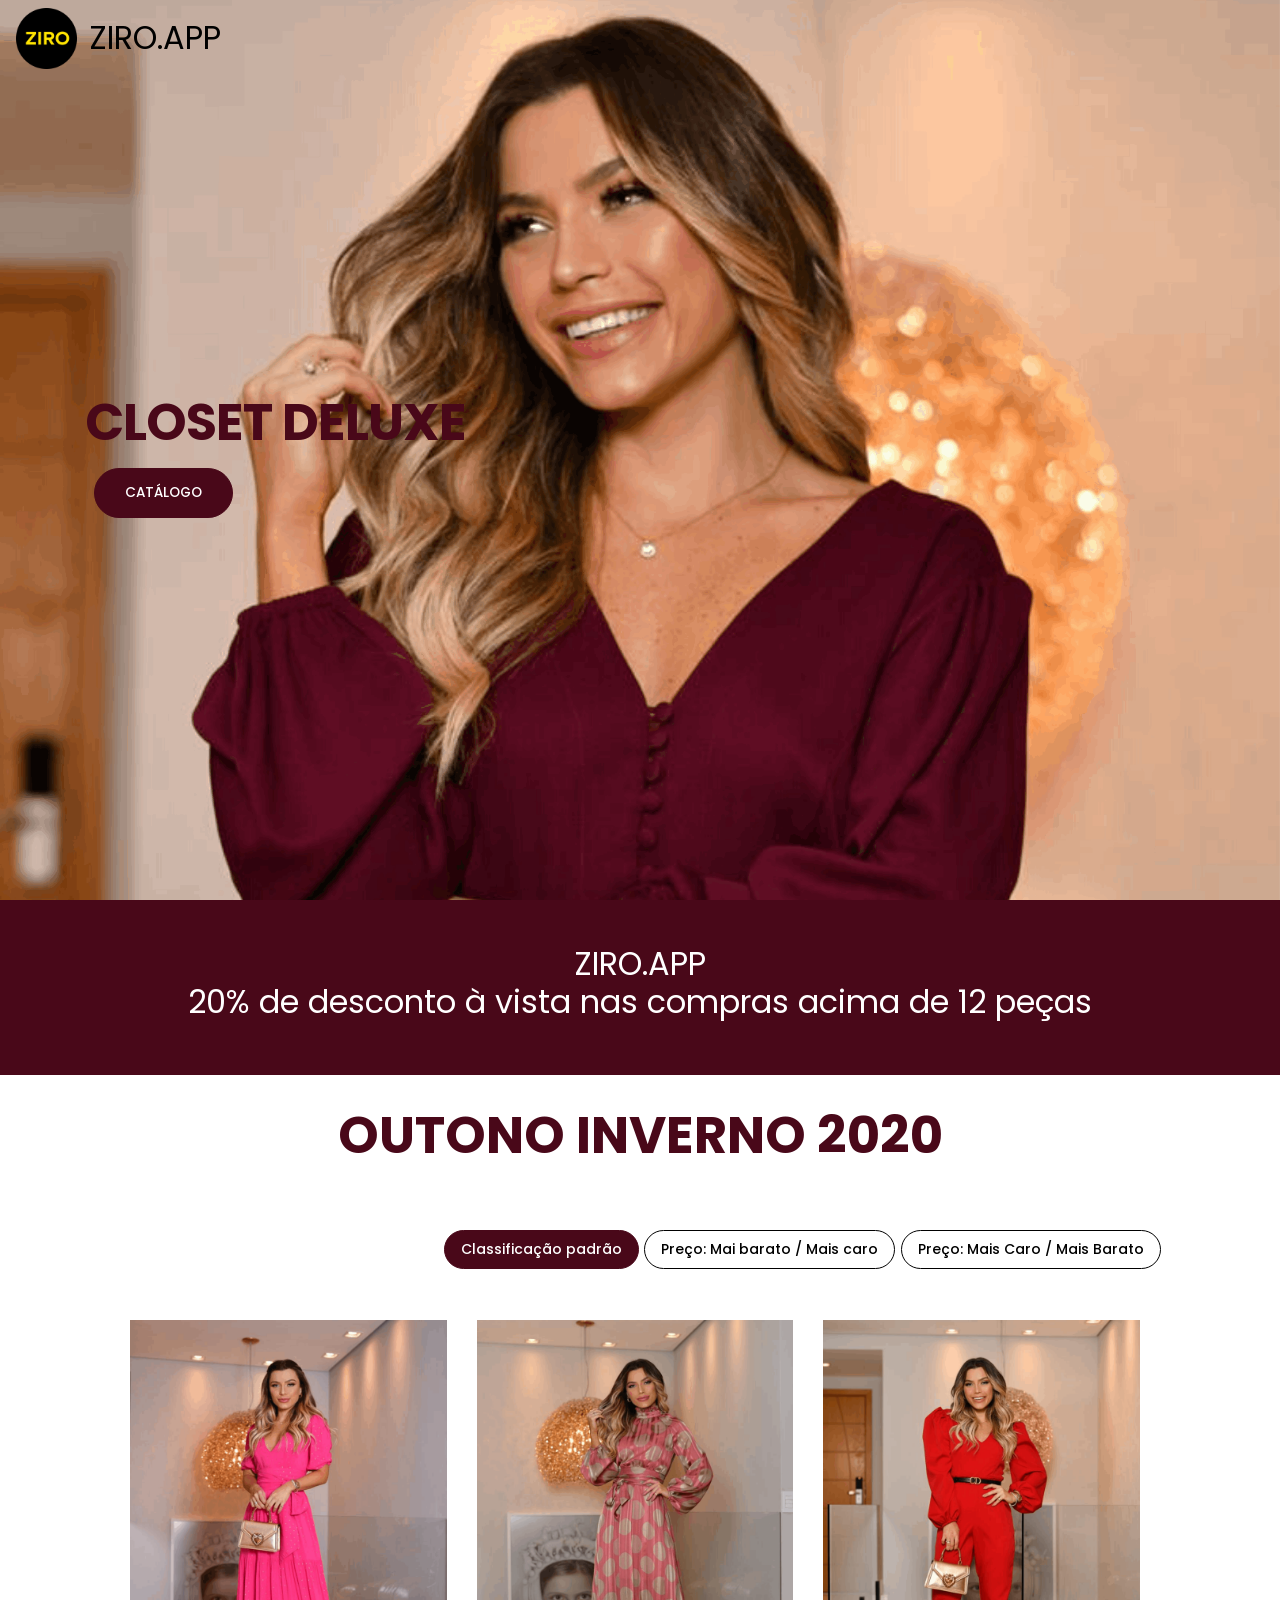
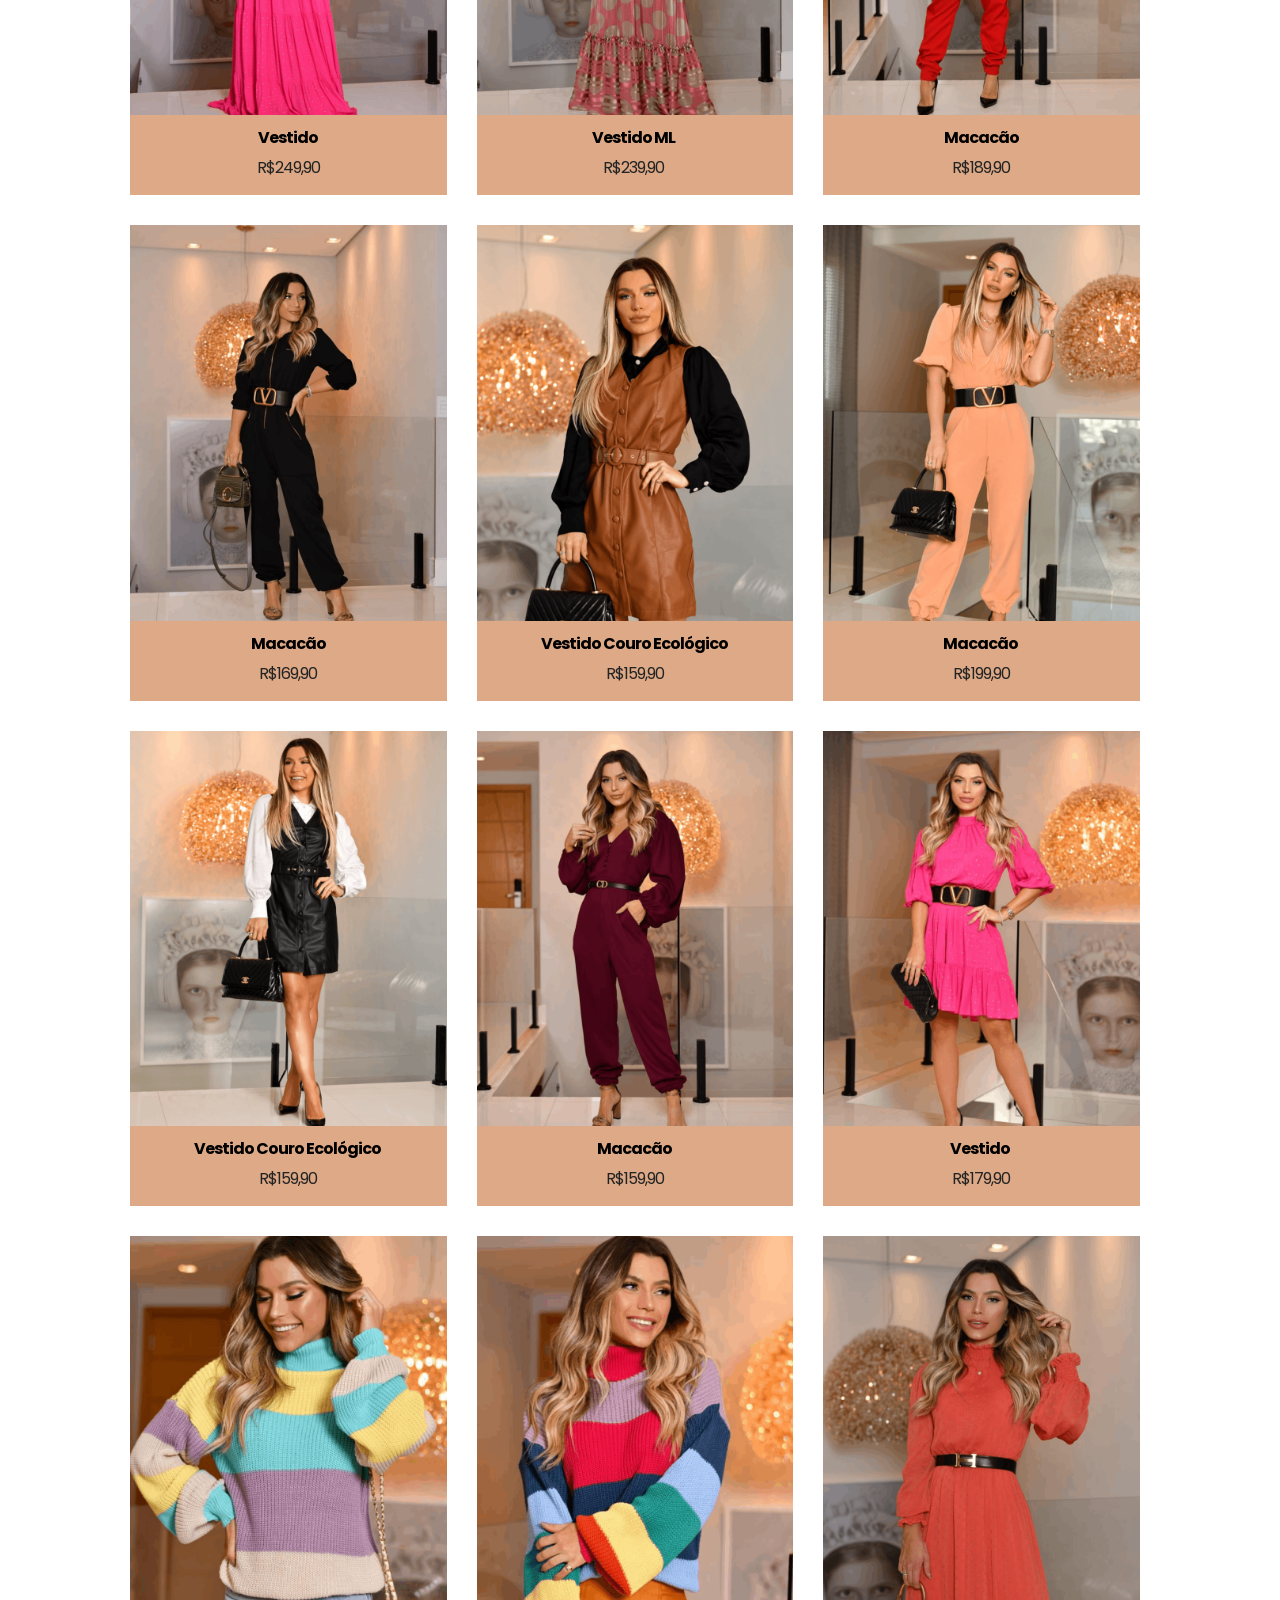
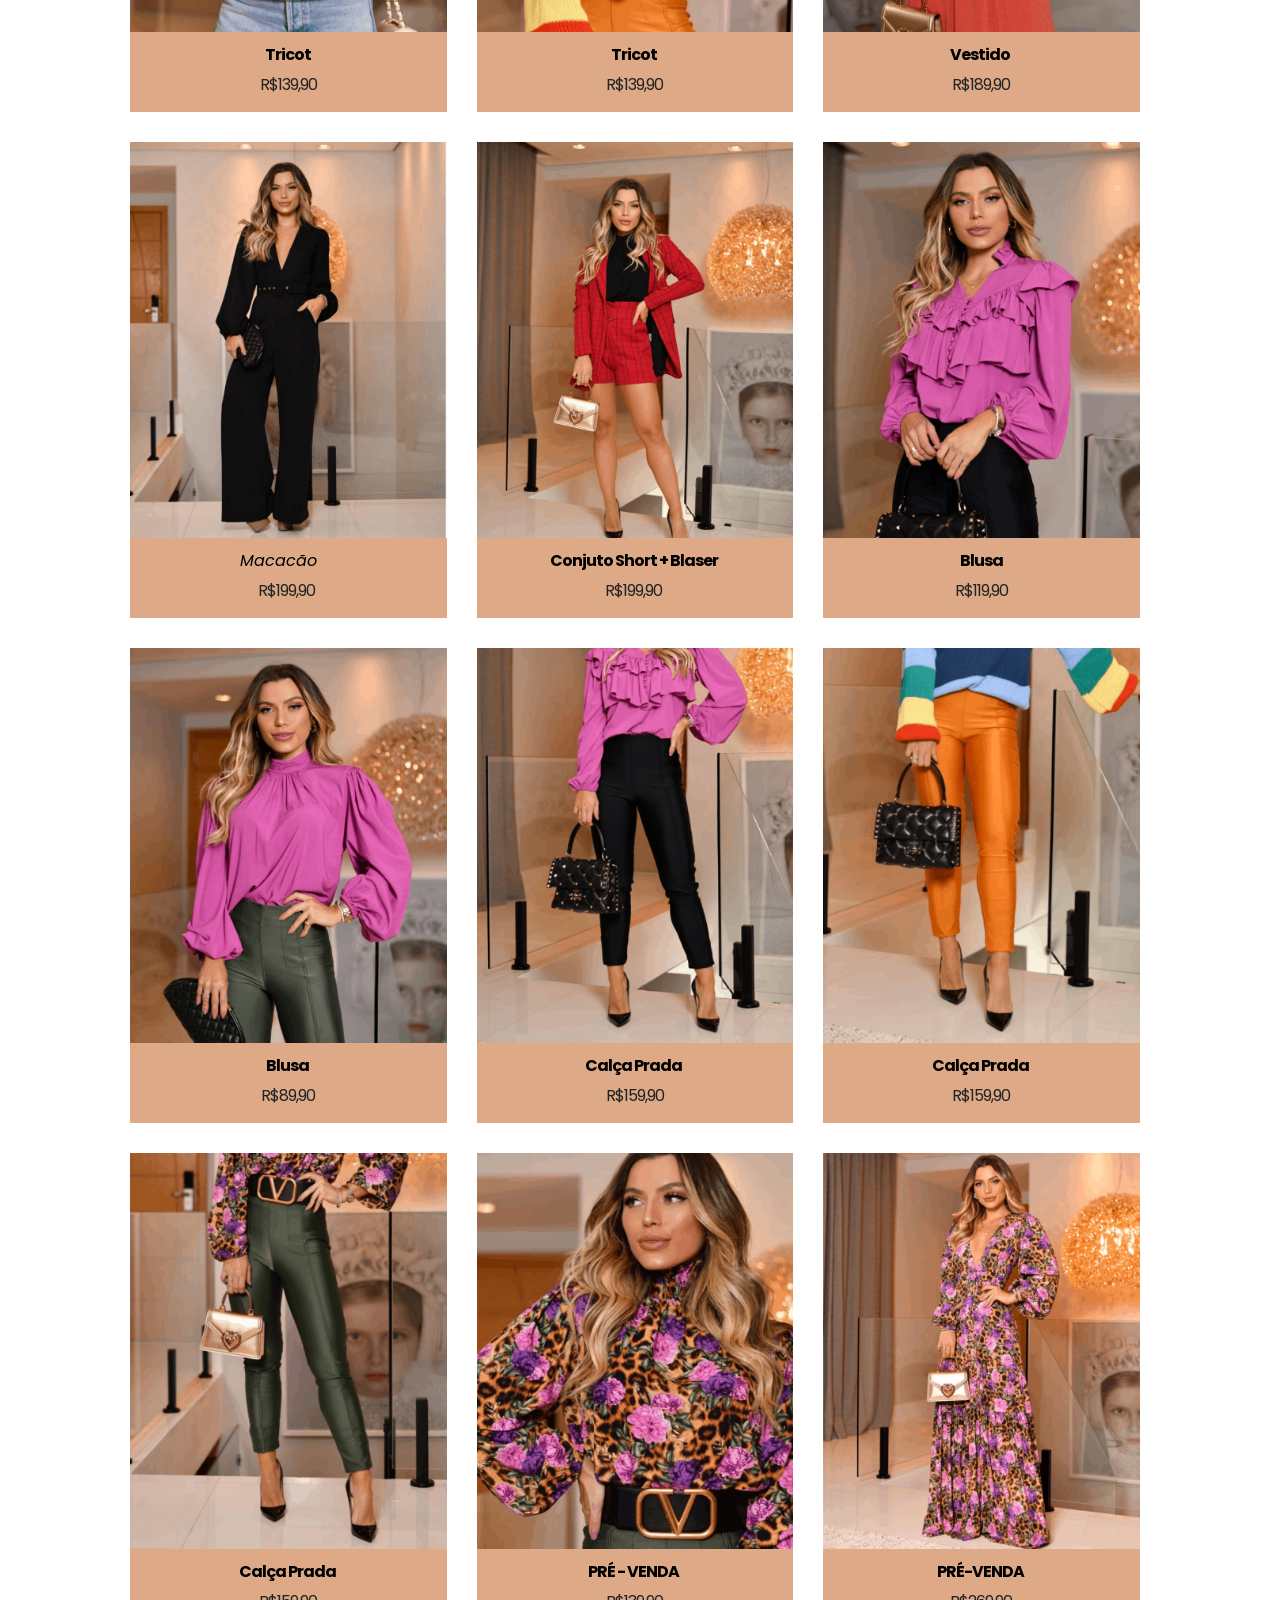
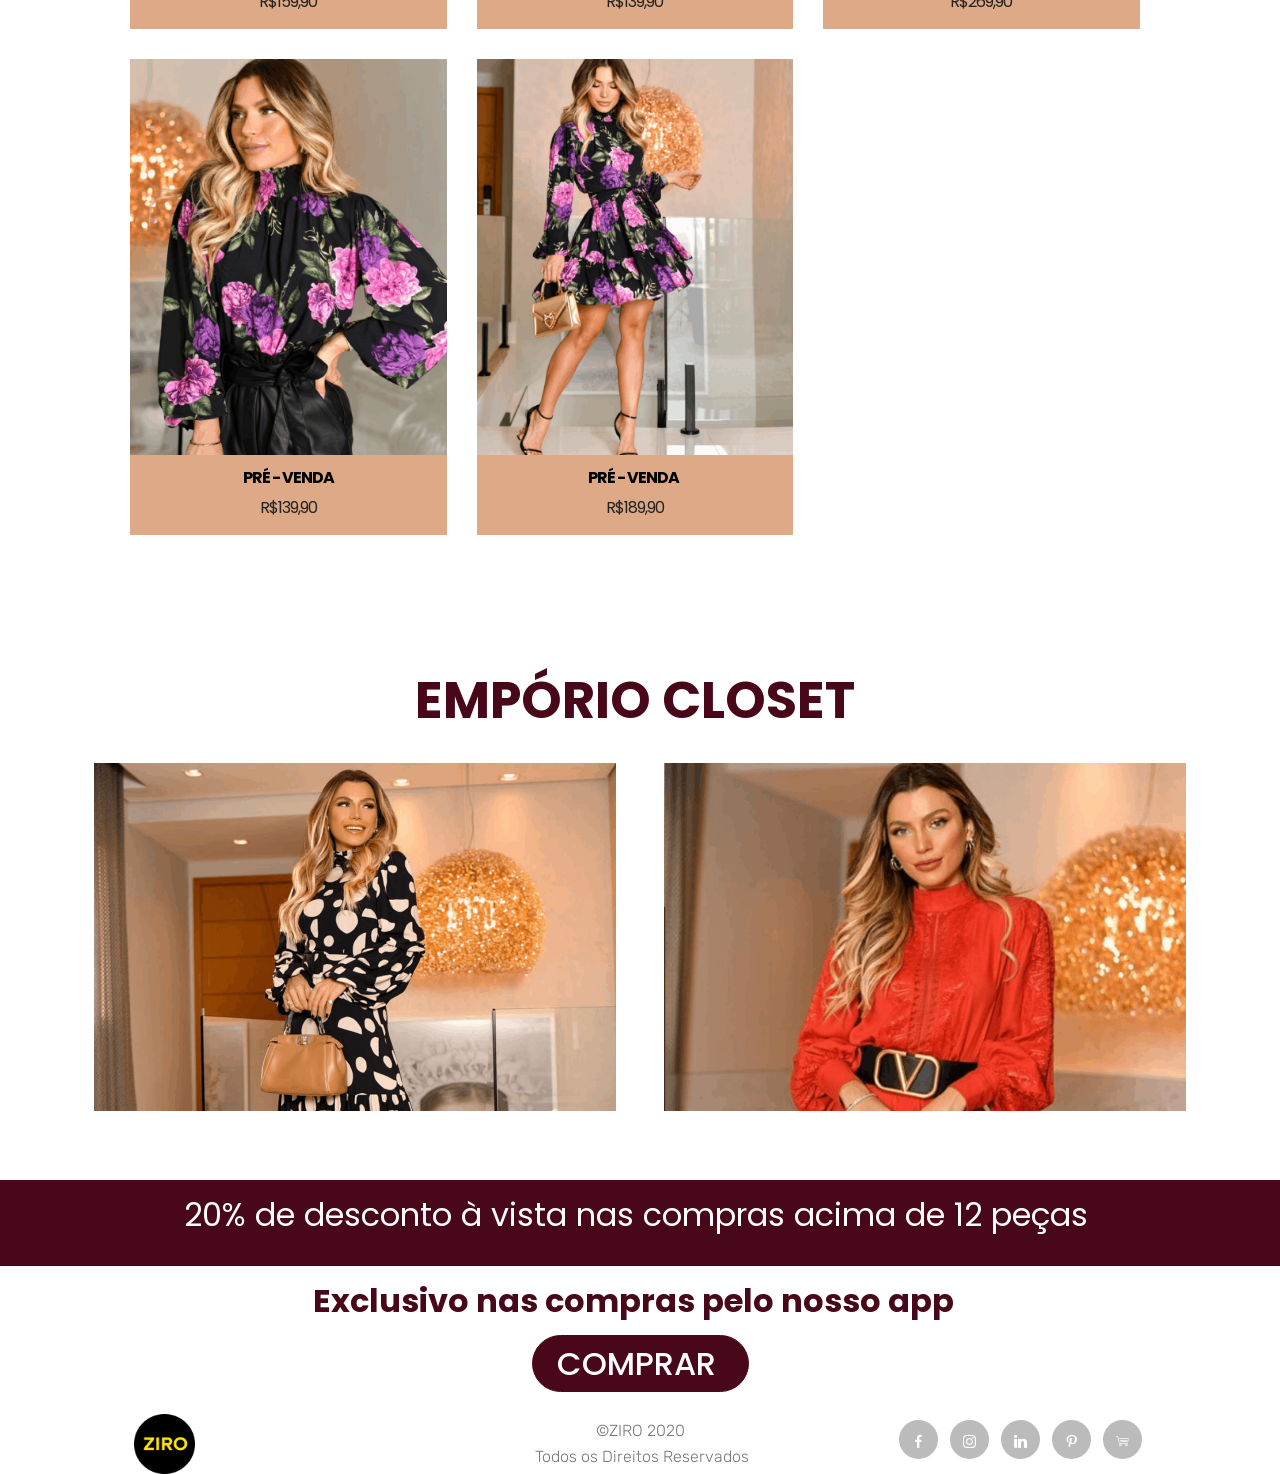
==== commit bfdc845c: "Add files via upload" ====
--- a/index.html
+++ b/index.html
@@ -33,11 +33,11 @@
     <nav class="navbar navbar-dropdown navbar-fixed-top navbar-expand-lg">
         <div class="navbar-brand">
             <span class="navbar-logo">
-                <a href="https://ziro.app/galeria" target="_blank">
+                <a href="https://ziro.app/novidades" target="_blank">
                     <img src="assets/images/social-media-1-164x164.png" alt="Mobirise" title="" style="height: 3.8rem;">
                 </a>
             </span>
-            <span class="navbar-caption-wrap"><a class="navbar-caption text-black display-2" href="https://ziro.app/galeria">ZIRO.APP</a></span>
+            <span class="navbar-caption-wrap"><a class="navbar-caption text-black display-2" href="index.html">ZIRO.APP</a></span>
         </div>
         
       <div class="collapse navbar-collapse" id="navbarSupportedContent">
@@ -86,7 +86,7 @@
         <div class="row justify-content-center">
             <div class="col-12 col-md-12 align-center">
                 
-                <h2 class="mbr-section-title align-center mbr-fonts-style mbr-bold display-2"><a href="https://ziro.app/marcas/closet-deluxe" target="_blank" class="text-white">ZIRO.APP</a><br><a href="https://ziro.app/marcas/closet-deluxe" target="_blank" class="text-white">20% de desconto nas compras à vista  ( mínimo 12 peças)</a></h2>
+                <h2 class="mbr-section-title align-center mbr-fonts-style mbr-bold display-2"><a href="https://ziro.app/marcas/closet-deluxe" target="_blank" class="text-white">ZIRO.APP</a><br><a href="https://ziro.app/marcas/closet-deluxe" target="_blank" class="text-white">20% de desconto à vista nas compras acima de 12 peças</a></h2>
             </div>
         </div>
     </div>
@@ -113,7 +113,7 @@
 
     <!-- <div class="big-container"> -->
     <div class="container">
-        <div class="mbr-shop" sorting=""><!-- Shop Gallery --><div class=" col-md-12 sort-buttons clearfix" style="display: none;"><div class="sort-buttons" style="display: none;"><div class="filter-by-d mbr-section-btn item-button" style="text-align: center;"><a class="btn btn-sm btn-primary disableSortButton" href="" style="position: relative; display: inline-block;">Classificação padrão</a></div><div class="filter-by-pu mbr-section-btn"><a class="btn btn-sm btn-primary-outline disableSortButton" href="">Preço: Mais barato / Mais caro</a></div><div class="filter-by-pd mbr-section-btn"><a class="btn btn-sm btn-primary-outline disableSortButton" href="">Preço: Mais Caro / Mais Barato</a></div></div></div><div class="row mbr-shop__row col-md-12"><div class="wrapper-shop-items col-md-12"><div class="mbr-gallery-row"><div><div class="shop-items"><div class="mbr-gallery-item" data-tags="Impressionante" data-slide-to="0" data-seller="false" data-price="249,90" data-oldprice="38"><div class="item_overlay" data-toggle="modal"></div><div class="galleryItem" data-toggle="modal"><div class="style_overlay"></div><div class="img_wraper"><img src="assets/images/3-5-800x1000-800x1000.png" alt="" title=""></div><span class="onsale mbr-fonts-style display-4" data-onsale="false" style="display: none;">SALE</span><div class="sidebar_wraper"><h4 class="item-title mbr-fonts-style mbr-text display-5">Vestido</h4><div class="price-block"><span class="shop-item-price mbr-fonts-style display-5">R$249,90</span><span class="oldprice mbr-fonts-style display-7" style="display: none;">$38</span></div><div class="card-description">P,M,G&nbsp;</div><div class="mbr-section-btn" buttons="0" style="display: none;"><a href="https://ziro.app/marcas/closet-deluxe" class="btn btn-primary display-7">Ver disponibilidade</a></div></div></div></div><div class="mbr-gallery-item" data-tags="Impressionante" data-slide-to="1" data-seller="false" data-price="239,90" data-oldprice="38"><div class="item_overlay" data-toggle="modal"></div><div class="galleryItem" data-toggle="modal"><div class="style_overlay"></div><div class="img_wraper"><img src="assets/images/2-8-800x1000-800x1000.png" alt="" title=""></div><span class="onsale mbr-fonts-style display-4" data-onsale="false" style="display: none;">SALE</span><div class="sidebar_wraper"><h4 class="item-title mbr-fonts-style mbr-text display-5">Vestido ML&nbsp;</h4><div class="price-block"><span class="shop-item-price mbr-fonts-style display-5">R$239,90&nbsp;</span><span class="oldprice mbr-fonts-style display-7" style="display: none;">$38</span></div><div class="card-description">P,M,G&nbsp;<br><br></div><div class="mbr-section-btn" buttons="0" style="display: none;"><a href="https://ziro.app/marcas/closet-deluxe" class="btn btn-primary display-7">ver disponibilidade</a></div></div></div></div><div class="mbr-gallery-item" data-tags="Impressionante" data-slide-to="2" data-seller="false" data-price="189,90" data-oldprice="38"><div class="item_overlay" data-toggle="modal"></div><div class="galleryItem" data-toggle="modal"><div class="style_overlay"></div><div class="img_wraper"><img src="assets/images/6-4-800x1000-800x1000.png" alt="" title=""></div><span class="onsale mbr-fonts-style display-4" data-onsale="false" style="display: none;">SALE</span><div class="sidebar_wraper"><h4 class="item-title mbr-fonts-style mbr-text display-5">Macacão</h4><div class="price-block"><span class="shop-item-price mbr-fonts-style display-5">R$189,90</span><span class="oldprice mbr-fonts-style display-7" style="display: none;">$38</span></div><div class="card-description">P,M,G&nbsp;</div><div class="mbr-section-btn" buttons="0" style="display: none;"><a href="https://ziro.app/marcas/closet-deluxe" class="btn btn-primary display-7">ver disponibilidade</a></div></div></div></div><div class="mbr-gallery-item" data-tags="Impressionante" data-slide-to="3" data-seller="false" data-price="169,90" data-oldprice="38"><div class="item_overlay" data-toggle="modal"></div><div class="galleryItem" data-toggle="modal"><div class="style_overlay"></div><div class="img_wraper"><img src="assets/images/1-6-800x1000-800x1000.png" alt="" title=""></div><span class="onsale mbr-fonts-style display-4" data-onsale="false" style="display: none;">SALE</span><div class="sidebar_wraper"><h4 class="item-title mbr-fonts-style mbr-text display-5">Macacão</h4><div class="price-block"><span class="shop-item-price mbr-fonts-style display-5">R$169,90</span><span class="oldprice mbr-fonts-style display-7" style="display: none;">$38</span></div><div class="card-description">P,M,G&nbsp;</div><div class="mbr-section-btn" buttons="0" style="display: none;"><a href="https://ziro.app/marcas/closet-deluxe" class="btn btn-primary display-7">ver disponibilidade</a></div></div></div></div><div class="mbr-gallery-item" data-tags="Impressionante" data-slide-to="4" data-seller="false" data-price="159,90" data-oldprice="38"><div class="item_overlay" data-toggle="modal"></div><div class="galleryItem" data-toggle="modal"><div class="style_overlay"></div><div class="img_wraper"><img src="assets/images/8-800x1000-800x1000.png" alt="" title=""></div><span class="onsale mbr-fonts-style display-4" data-onsale="false" style="display: none;">SALE</span><div class="sidebar_wraper"><h4 class="item-title mbr-fonts-style mbr-text display-5">Vestido Couro Ecológico</h4><div class="price-block"><span class="shop-item-price mbr-fonts-style display-5">R$159,90</span><span class="oldprice mbr-fonts-style display-7" style="display: none;">$38</span></div><div class="card-description">P,M,G&nbsp;</div><div class="mbr-section-btn" buttons="0" style="display: none;"><a href="https://ziro.app/marcas/closet-deluxe" class="btn btn-primary display-7">ver disponibilidade</a></div></div></div></div><div class="mbr-gallery-item" data-tags="Impressionante" data-slide-to="5" data-seller="false" data-price="199,90" data-oldprice="38"><div class="item_overlay" data-toggle="modal"></div><div class="galleryItem" data-toggle="modal"><div class="style_overlay"></div><div class="img_wraper"><img src="assets/images/10-800x1000-800x1000.png" alt="" title=""></div><span class="onsale mbr-fonts-style display-4" data-onsale="false" style="display: none;">SALE</span><div class="sidebar_wraper"><h4 class="item-title mbr-fonts-style mbr-text display-5">Macacão&nbsp;</h4><div class="price-block"><span class="shop-item-price mbr-fonts-style display-5">R$199,90</span><span class="oldprice mbr-fonts-style display-7" style="display: none;">$38</span></div><div class="card-description">P,M,G&nbsp;</div><div class="mbr-section-btn" buttons="0" style="display: none;"><a href="https://ziro.app/marcas/closet-deluxe" class="btn btn-primary display-7">ver disponibilidade</a></div></div></div></div><div class="mbr-gallery-item" data-tags="Impressionante" data-slide-to="6" data-seller="false" data-price="159,90" data-oldprice="38"><div class="item_overlay" data-toggle="modal"></div><div class="galleryItem" data-toggle="modal"><div class="style_overlay"></div><div class="img_wraper"><img src="assets/images/11-800x1000-800x1000.png" alt="" title=""></div><span class="onsale mbr-fonts-style display-4" data-onsale="false" style="display: none;">SALE</span><div class="sidebar_wraper"><h4 class="item-title mbr-fonts-style mbr-text display-5">Vestido Couro Ecológico&nbsp;</h4><div class="price-block"><span class="shop-item-price mbr-fonts-style display-5">R$159,90</span><span class="oldprice mbr-fonts-style display-7" style="display: none;">$38</span></div><div class="card-description"><p>P,M,G</p></div><div class="mbr-section-btn" buttons="0" style="display: none;"><a href="https://ziro.app/marcas/closet-deluxe" class="btn btn-primary display-7">ver disponibilidade</a></div></div></div></div><div class="mbr-gallery-item" data-tags="Impressionante" data-slide-to="7" data-seller="false" data-price="159,90" data-oldprice="38"><div class="item_overlay" data-toggle="modal"></div><div class="galleryItem" data-toggle="modal"><div class="style_overlay"></div><div class="img_wraper"><img src="assets/images/13-800x1000-800x1000.png" alt="" title=""></div><span class="onsale mbr-fonts-style display-4" data-onsale="false" style="display: none;">SALE</span><div class="sidebar_wraper"><h4 class="item-title mbr-fonts-style mbr-text display-5">Macacão</h4><div class="price-block"><span class="shop-item-price mbr-fonts-style display-5">R$159,90</span><span class="oldprice mbr-fonts-style display-7" style="display: none;">$38</span></div><div class="card-description">P,M,G&nbsp;</div><div class="mbr-section-btn" buttons="0" style="display: none;"><a href="https://ziro.app/marcas/closet-deluxe" class="btn btn-primary display-7">ver disponibilidade</a></div></div></div></div><div class="mbr-gallery-item" data-tags="Impressionante" data-slide-to="8" data-seller="false" data-price="179,90" data-oldprice="38"><div class="item_overlay" data-toggle="modal"></div><div class="galleryItem" data-toggle="modal"><div class="style_overlay"></div><div class="img_wraper"><img src="assets/images/12-800x1000-800x1000.png" alt="" title=""></div><span class="onsale mbr-fonts-style display-4" data-onsale="false" style="display: none;">SALE</span><div class="sidebar_wraper"><h4 class="item-title mbr-fonts-style mbr-text display-5">Vestido&nbsp;</h4><div class="price-block"><span class="shop-item-price mbr-fonts-style display-5">R$179,90</span><span class="oldprice mbr-fonts-style display-7" style="display: none;">$38</span></div><div class="card-description">P,M,G&nbsp;</div><div class="mbr-section-btn" buttons="0" style="display: none;"><a href="https://ziro.app/marcas/closet-deluxe" class="btn btn-primary display-7">ver disponibilidade</a></div></div></div></div><div class="mbr-gallery-item" data-tags="Impressionante" data-slide-to="9" data-seller="false" data-price="139,90" data-oldprice="38"><div class="item_overlay" data-toggle="modal"></div><div class="galleryItem" data-toggle="modal"><div class="style_overlay"></div><div class="img_wraper"><img src="assets/images/14-800x1000-800x1000.png" alt="" title=""></div><span class="onsale mbr-fonts-style display-4" data-onsale="false" style="display: none;">SALE</span><div class="sidebar_wraper"><h4 class="item-title mbr-fonts-style mbr-text display-5">Tricot</h4><div class="price-block"><span class="shop-item-price mbr-fonts-style display-5">R$139,90</span><span class="oldprice mbr-fonts-style display-7" style="display: none;">$38</span></div><div class="card-description">U</div><div class="mbr-section-btn" buttons="0" style="display: none;"><a href="https://ziro.app/marcas/closet-deluxe" class="btn btn-primary display-7">ver disponibilidade</a></div></div></div></div><div class="mbr-gallery-item" data-tags="Impressionante" data-slide-to="10" data-seller="false" data-price="139,90" data-oldprice="38"><div class="item_overlay" data-toggle="modal"></div><div class="galleryItem" data-toggle="modal"><div class="style_overlay"></div><div class="img_wraper"><img src="assets/images/15-800x1000-800x1000.png" alt="" title=""></div><span class="onsale mbr-fonts-style display-4" data-onsale="false" style="display: none;">SALE</span><div class="sidebar_wraper"><h4 class="item-title mbr-fonts-style mbr-text display-5">Tricot&nbsp;</h4><div class="price-block"><span class="shop-item-price mbr-fonts-style display-5">R$139,90</span><span class="oldprice mbr-fonts-style display-7" style="display: none;">$38</span></div><div class="card-description">M</div><div class="mbr-section-btn" buttons="0" style="display: none;"><a href="https://ziro.app/marcas/closet-deluxe" class="btn btn-primary display-7">ver disponibilidade</a></div></div></div></div><div class="mbr-gallery-item" data-tags="Impressionante" data-slide-to="11" data-seller="false" data-price="189,90" data-oldprice="38"><div class="item_overlay" data-toggle="modal"></div><div class="galleryItem" data-toggle="modal"><div class="style_overlay"></div><div class="img_wraper"><img src="assets/images/5-3-800x1000-800x1000.png" alt="" title=""></div><span class="onsale mbr-fonts-style display-4" data-onsale="false" style="display: none;">SALE</span><div class="sidebar_wraper"><h4 class="item-title mbr-fonts-style mbr-text display-5">Vestido&nbsp;</h4><div class="price-block"><span class="shop-item-price mbr-fonts-style display-5">R$189,90</span><span class="oldprice mbr-fonts-style display-7" style="display: none;">$38</span></div><div class="card-description">P,M,G&nbsp;<br><br></div><div class="mbr-section-btn" buttons="0" style="display: none;"><a href="https://ziro.app/marcas/closet-deluxe" class="btn btn-primary display-7">ver disponibilidade</a></div></div></div></div><div class="mbr-gallery-item" data-tags="Impressionante" data-slide-to="12" data-seller="false" data-price="199,90" data-oldprice="38"><div class="item_overlay" data-toggle="modal"></div><div class="galleryItem" data-toggle="modal"><div class="style_overlay"></div><div class="img_wraper"><img src="assets/images/9-800x1000-800x1000.png" alt="" title=""></div><span class="onsale mbr-fonts-style display-4" data-onsale="false" style="display: none;">SALE</span><div class="sidebar_wraper"><h4 class="item-title mbr-fonts-style mbr-text display-5"><p>Macacão&nbsp;&nbsp;&nbsp;&nbsp;</p></h4><div class="price-block"><span class="shop-item-price mbr-fonts-style display-5">R$199,90&nbsp;</span><span class="oldprice mbr-fonts-style display-7" style="display: none;">$38</span></div><div class="card-description">P,M,G&nbsp;<br><br></div><div class="mbr-section-btn" buttons="0" style="display: none;"><a href="https://ziro.app/marcas/closet-deluxe" class="btn btn-primary display-7">ver disponibilidade</a></div></div></div></div><div class="mbr-gallery-item" data-tags="Impressionante" data-slide-to="13" data-seller="false" data-price="199,90" data-oldprice="38"><div class="item_overlay" data-toggle="modal"></div><div class="galleryItem" data-toggle="modal"><div class="style_overlay"></div><div class="img_wraper"><img src="assets/images/7-4-800x1000-800x1000.png" alt="" title=""></div><span class="onsale mbr-fonts-style display-4" data-onsale="false" style="display: none;">SALE</span><div class="sidebar_wraper"><h4 class="item-title mbr-fonts-style mbr-text display-5">Conjuto Short + Blaser&nbsp;</h4><div class="price-block"><span class="shop-item-price mbr-fonts-style display-5">R$199,90&nbsp;</span><span class="oldprice mbr-fonts-style display-7" style="display: none;">$38</span></div><div class="card-description">P,M,G&nbsp;<br><br></div><div class="mbr-section-btn" buttons="0" style="display: none;"><a href="https://ziro.app/marcas/closet-deluxe" class="btn btn-primary display-7">ver disponibilidade</a></div></div></div></div><div class="mbr-gallery-item" data-tags="Impressionante" data-slide-to="14" data-seller="false" data-price="119,90" data-oldprice="38"><div class="item_overlay" data-toggle="modal"></div><div class="galleryItem" data-toggle="modal"><div class="style_overlay"></div><div class="img_wraper"><img src="assets/images/4-7-800x1000-800x1000.png" alt="" title=""></div><span class="onsale mbr-fonts-style display-4" data-onsale="false" style="display: none;">SALE</span><div class="sidebar_wraper"><h4 class="item-title mbr-fonts-style mbr-text display-5">Blusa</h4><div class="price-block"><span class="shop-item-price mbr-fonts-style display-5">R$119,90</span><span class="oldprice mbr-fonts-style display-7" style="display: none;">$38</span></div><div class="card-description">P,M,G&nbsp;<br><br></div><div class="mbr-section-btn" buttons="0" style="display: none;"><a href="https://ziro.app/marcas/closet-deluxe" class="btn btn-primary display-7">ver disponibilidade</a></div></div></div></div><div class="mbr-gallery-item" data-tags="Impressionante" data-slide-to="15" data-seller="false" data-price="89,90" data-oldprice="38"><div class="item_overlay" data-toggle="modal"></div><div class="galleryItem" data-toggle="modal"><div class="style_overlay"></div><div class="img_wraper"><img src="assets/images/sale-800x1000-800x1000.png" alt="" title=""></div><span class="onsale mbr-fonts-style display-4" data-onsale="false" style="display: none;">SALE</span><div class="sidebar_wraper"><h4 class="item-title mbr-fonts-style mbr-text display-5">Blusa&nbsp;</h4><div class="price-block"><span class="shop-item-price mbr-fonts-style display-5">R$89,90</span><span class="oldprice mbr-fonts-style display-7" style="display: none;">$38</span></div><div class="card-description">P,M,G&nbsp;<br><br></div><div class="mbr-section-btn" buttons="0" style="display: none;"><a href="https://ziro.app/marcas/closet-deluxe" class="btn btn-primary display-7">ver disponibilidade</a></div></div></div></div><div class="mbr-gallery-item" data-tags="Impressionante" data-slide-to="16" data-seller="false" data-price="159,90" data-oldprice="38"><div class="item_overlay" data-toggle="modal"></div><div class="galleryItem" data-toggle="modal"><div class="style_overlay"></div><div class="img_wraper"><img src="assets/images/sale-1-800x1000-800x1000.png" alt="" title=""></div><span class="onsale mbr-fonts-style display-4" data-onsale="false" style="display: none;">SALE</span><div class="sidebar_wraper"><h4 class="item-title mbr-fonts-style mbr-text display-5">Calça Prada&nbsp;</h4><div class="price-block"><span class="shop-item-price mbr-fonts-style display-5">R$159,90</span><span class="oldprice mbr-fonts-style display-7" style="display: none;">$38</span></div><div class="card-description">P,M,G&nbsp;<br><br></div><div class="mbr-section-btn" buttons="0" style="display: none;"><a href="https://ziro.app/marcas/closet-deluxe" class="btn btn-primary display-7">ver disponibilidade</a></div></div></div></div><div class="mbr-gallery-item" data-tags="Impressionante" data-slide-to="17" data-seller="false" data-price="159,90" data-oldprice="38"><div class="item_overlay" data-toggle="modal"></div><div class="galleryItem" data-toggle="modal"><div class="style_overlay"></div><div class="img_wraper"><img src="assets/images/sale-2-800x1000-800x1000.png" alt="" title=""></div><span class="onsale mbr-fonts-style display-4" data-onsale="false" style="display: none;">SALE</span><div class="sidebar_wraper"><h4 class="item-title mbr-fonts-style mbr-text display-5">Calça Prada&nbsp;</h4><div class="price-block"><span class="shop-item-price mbr-fonts-style display-5">R$159,90</span><span class="oldprice mbr-fonts-style display-7" style="display: none;">$38</span></div><div class="card-description">P,M,G&nbsp;<br><br></div><div class="mbr-section-btn" buttons="0" style="display: none;"><a href="https://ziro.app/marcas/closet-deluxe" class="btn btn-primary display-7">ver disponibilidade</a></div></div></div></div><div class="mbr-gallery-item" data-tags="Impressionante" data-slide-to="18" data-seller="false" data-price="159,90" data-oldprice="38"><div class="item_overlay" data-toggle="modal"></div><div class="galleryItem" data-toggle="modal"><div class="style_overlay"></div><div class="img_wraper"><img src="assets/images/22-800x1000-800x1000.png" alt="" title=""></div><span class="onsale mbr-fonts-style display-4" data-onsale="false" style="display: none;">SALE</span><div class="sidebar_wraper"><h4 class="item-title mbr-fonts-style mbr-text display-5">Calça Prada&nbsp;</h4><div class="price-block"><span class="shop-item-price mbr-fonts-style display-5">R$159,90</span><span class="oldprice mbr-fonts-style display-7" style="display: none;">$38</span></div><div class="card-description">P,M,G&nbsp;<br><br></div><div class="mbr-section-btn" buttons="0" style="display: none;"><a href="https://ziro.app/marcas/closet-deluxe" class="btn btn-primary display-7">ver disponibilidade</a></div></div></div></div><div class="mbr-gallery-item" data-tags="Impressionante" data-slide-to="19" data-seller="false" data-price="139,90" data-oldprice="38"><div class="item_overlay" data-toggle="modal"></div><div class="galleryItem" data-toggle="modal"><div class="style_overlay"></div><div class="img_wraper"><img src="assets/images/21-800x1000-800x1000.png" alt="" title=""></div><span class="onsale mbr-fonts-style display-4" data-onsale="false" style="display: none;">SALE</span><div class="sidebar_wraper"><h4 class="item-title mbr-fonts-style mbr-text display-5">Blusa&nbsp;</h4><div class="price-block"><span class="shop-item-price mbr-fonts-style display-5">R$139,90</span><span class="oldprice mbr-fonts-style display-7" style="display: none;">$38</span></div><div class="card-description">P,M,G&nbsp;<br><br></div><div class="mbr-section-btn" buttons="0" style="display: none;"><a href="https://ziro.app/marcas/closet-deluxe" class="btn btn-primary display-7">ver disponibilidade</a></div></div></div></div><div class="mbr-gallery-item" data-tags="Impressionante" data-slide-to="20" data-seller="false" data-price="269,90" data-oldprice="38"><div class="item_overlay" data-toggle="modal"></div><div class="galleryItem" data-toggle="modal"><div class="style_overlay"></div><div class="img_wraper"><img src="assets/images/20-800x1000-800x1000.png" alt="" title=""></div><span class="onsale mbr-fonts-style display-4" data-onsale="false" style="display: none;">SALE</span><div class="sidebar_wraper"><h4 class="item-title mbr-fonts-style mbr-text display-5">Vestido&nbsp;</h4><div class="price-block"><span class="shop-item-price mbr-fonts-style display-5">R$269,90</span><span class="oldprice mbr-fonts-style display-7" style="display: none;">$38</span></div><div class="card-description">P,M,G&nbsp;<br><br></div><div class="mbr-section-btn" buttons="0" style="display: none;"><a href="https://ziro.app/marcas/closet-deluxe" class="btn btn-primary display-7">ver disponibilidade</a></div></div></div></div><div class="mbr-gallery-item" data-tags="Impressionante" data-slide-to="21" data-seller="false" data-price="139,90" data-oldprice="38"><div class="item_overlay" data-toggle="modal"></div><div class="galleryItem" data-toggle="modal"><div class="style_overlay"></div><div class="img_wraper"><img src="assets/images/18-800x1000-800x1000.png" alt="" title=""></div><span class="onsale mbr-fonts-style display-4" data-onsale="false" style="display: none;">SALE</span><div class="sidebar_wraper"><h4 class="item-title mbr-fonts-style mbr-text display-5">Blusa&nbsp;</h4><div class="price-block"><span class="shop-item-price mbr-fonts-style display-5">R$139,90</span><span class="oldprice mbr-fonts-style display-7" style="display: none;">$38</span></div><div class="card-description">P,M,G&nbsp;<br><br></div><div class="mbr-section-btn" buttons="0" style="display: none;"><a href="https://ziro.app/marcas/closet-deluxe" class="btn btn-primary display-7">ver disponibilidade</a></div></div></div></div><div class="mbr-gallery-item" data-tags="Impressionante" data-slide-to="22" data-seller="false" data-price="189,90" data-oldprice="38"><div class="item_overlay" data-toggle="modal"></div><div class="galleryItem" data-toggle="modal"><div class="style_overlay"></div><div class="img_wraper"><img src="assets/images/19-800x1000-800x1000.png" alt="" title=""></div><span class="onsale mbr-fonts-style display-4" data-onsale="false" style="display: none;">SALE</span><div class="sidebar_wraper"><h4 class="item-title mbr-fonts-style mbr-text display-5">Vestido</h4><div class="price-block"><span class="shop-item-price mbr-fonts-style display-5">R$189,90</span><span class="oldprice mbr-fonts-style display-7" style="display: none;">$38</span></div><div class="card-description">P,M,G&nbsp;<br><br></div><div class="mbr-section-btn" buttons="0" style="display: none;"><a href="https://ziro.app/marcas/closet-deluxe" class="btn btn-primary display-7">ver disponibilidade</a></div></div></div></div></div></div><div class="clearfix"></div></div></div></div><!-- Lightbox --><div class="shopItemsModal_wraper" style="z-index: 2500;"><div class="shopItemsModalBg"></div><div class="shopItemsModal row"><div class="col-md-6 image-modal"></div><div class="col-md-6 text-modal"></div><div class="closeModal"><div class="close-modal-wrapper"></div></div></div></div></div>
+        <div class="mbr-shop" sorting=""><!-- Shop Gallery --><div class=" col-md-12 sort-buttons clearfix" style="display: none;"><div class="sort-buttons" style="display: none;"><div class="filter-by-d mbr-section-btn item-button" style="text-align: center;"><a class="btn btn-sm btn-primary disableSortButton" href="" style="position: relative; display: inline-block;">Classificação padrão</a></div><div class="filter-by-pu mbr-section-btn"><a class="btn btn-sm btn-primary-outline disableSortButton" href="">Preço: Mai barato / Mais caro</a></div><div class="filter-by-pd mbr-section-btn"><a class="btn btn-sm btn-primary-outline disableSortButton" href="">Preço: Mais Caro / Mais Barato</a></div></div></div><div class="row mbr-shop__row col-md-12"><div class="wrapper-shop-items col-md-12"><div class="mbr-gallery-row"><div><div class="shop-items"><div class="mbr-gallery-item" data-tags="Impressionante" data-slide-to="0" data-seller="false" data-price="249,90" data-oldprice="38"><div class="item_overlay" data-toggle="modal"></div><div class="galleryItem" data-toggle="modal"><div class="style_overlay"></div><div class="img_wraper"><img src="assets/images/3-5-800x1000-800x1000.png" alt="" title=""></div><span class="onsale mbr-fonts-style display-4" data-onsale="false" style="display: none;">SALE</span><div class="sidebar_wraper"><h4 class="item-title mbr-fonts-style mbr-text display-5">Vestido</h4><div class="price-block"><span class="shop-item-price mbr-fonts-style display-5">R$249,90</span><span class="oldprice mbr-fonts-style display-7" style="display: none;">$38</span></div><div class="card-description">P,M,G&nbsp;</div><div class="mbr-section-btn" buttons="0" style="display: none;"><a href="https://ziro.app/marcas/closet-deluxe" class="btn btn-primary display-7">Ver disponibilidade</a></div></div></div></div><div class="mbr-gallery-item" data-tags="Impressionante" data-slide-to="1" data-seller="false" data-price="239,90" data-oldprice="38"><div class="item_overlay" data-toggle="modal"></div><div class="galleryItem" data-toggle="modal"><div class="style_overlay"></div><div class="img_wraper"><img src="assets/images/2-8-800x1000-800x1000.png" alt="" title=""></div><span class="onsale mbr-fonts-style display-4" data-onsale="false" style="display: none;">SALE</span><div class="sidebar_wraper"><h4 class="item-title mbr-fonts-style mbr-text display-5">Vestido ML&nbsp;</h4><div class="price-block"><span class="shop-item-price mbr-fonts-style display-5">R$239,90&nbsp;</span><span class="oldprice mbr-fonts-style display-7" style="display: none;">$38</span></div><div class="card-description">P,M,G&nbsp;<br><br></div><div class="mbr-section-btn" buttons="0" style="display: none;"><a href="https://ziro.app/marcas/closet-deluxe" class="btn btn-primary display-7">ver disponibilidade</a></div></div></div></div><div class="mbr-gallery-item" data-tags="Impressionante" data-slide-to="2" data-seller="false" data-price="189,90" data-oldprice="38"><div class="item_overlay" data-toggle="modal"></div><div class="galleryItem" data-toggle="modal"><div class="style_overlay"></div><div class="img_wraper"><img src="assets/images/6-4-800x1000-800x1000.png" alt="" title=""></div><span class="onsale mbr-fonts-style display-4" data-onsale="false" style="display: none;">SALE</span><div class="sidebar_wraper"><h4 class="item-title mbr-fonts-style mbr-text display-5">Macacão</h4><div class="price-block"><span class="shop-item-price mbr-fonts-style display-5">R$189,90</span><span class="oldprice mbr-fonts-style display-7" style="display: none;">$38</span></div><div class="card-description">P,M,G&nbsp;</div><div class="mbr-section-btn" buttons="0" style="display: none;"><a href="https://ziro.app/marcas/closet-deluxe" class="btn btn-primary display-7">ver disponibilidade</a></div></div></div></div><div class="mbr-gallery-item" data-tags="Impressionante" data-slide-to="3" data-seller="false" data-price="169,90" data-oldprice="38"><div class="item_overlay" data-toggle="modal"></div><div class="galleryItem" data-toggle="modal"><div class="style_overlay"></div><div class="img_wraper"><img src="assets/images/1-6-800x1000-800x1000.png" alt="" title=""></div><span class="onsale mbr-fonts-style display-4" data-onsale="false" style="display: none;">SALE</span><div class="sidebar_wraper"><h4 class="item-title mbr-fonts-style mbr-text display-5">Macacão</h4><div class="price-block"><span class="shop-item-price mbr-fonts-style display-5">R$169,90</span><span class="oldprice mbr-fonts-style display-7" style="display: none;">$38</span></div><div class="card-description">P,M,G&nbsp;</div><div class="mbr-section-btn" buttons="0" style="display: none;"><a href="https://ziro.app/marcas/closet-deluxe" class="btn btn-primary display-7">ver disponibilidade</a></div></div></div></div><div class="mbr-gallery-item" data-tags="Impressionante" data-slide-to="4" data-seller="false" data-price="159,90" data-oldprice="38"><div class="item_overlay" data-toggle="modal"></div><div class="galleryItem" data-toggle="modal"><div class="style_overlay"></div><div class="img_wraper"><img src="assets/images/8-800x1000-800x1000.png" alt="" title=""></div><span class="onsale mbr-fonts-style display-4" data-onsale="false" style="display: none;">SALE</span><div class="sidebar_wraper"><h4 class="item-title mbr-fonts-style mbr-text display-5">Vestido Couro Ecológico</h4><div class="price-block"><span class="shop-item-price mbr-fonts-style display-5">R$159,90</span><span class="oldprice mbr-fonts-style display-7" style="display: none;">$38</span></div><div class="card-description">P,M,G&nbsp;</div><div class="mbr-section-btn" buttons="0" style="display: none;"><a href="https://ziro.app/marcas/closet-deluxe" class="btn btn-primary display-7">ver disponibilidade</a></div></div></div></div><div class="mbr-gallery-item" data-tags="Impressionante" data-slide-to="5" data-seller="false" data-price="199,90" data-oldprice="38"><div class="item_overlay" data-toggle="modal"></div><div class="galleryItem" data-toggle="modal"><div class="style_overlay"></div><div class="img_wraper"><img src="assets/images/10-800x1000-800x1000.png" alt="" title=""></div><span class="onsale mbr-fonts-style display-4" data-onsale="false" style="display: none;">SALE</span><div class="sidebar_wraper"><h4 class="item-title mbr-fonts-style mbr-text display-5">Macacão&nbsp;</h4><div class="price-block"><span class="shop-item-price mbr-fonts-style display-5">R$199,90</span><span class="oldprice mbr-fonts-style display-7" style="display: none;">$38</span></div><div class="card-description">P,M,G&nbsp;</div><div class="mbr-section-btn" buttons="0" style="display: none;"><a href="https://ziro.app/marcas/closet-deluxe" class="btn btn-primary display-7">ver disponibilidade</a></div></div></div></div><div class="mbr-gallery-item" data-tags="Impressionante" data-slide-to="6" data-seller="false" data-price="159,90" data-oldprice="38"><div class="item_overlay" data-toggle="modal"></div><div class="galleryItem" data-toggle="modal"><div class="style_overlay"></div><div class="img_wraper"><img src="assets/images/11-800x1000-800x1000.png" alt="" title=""></div><span class="onsale mbr-fonts-style display-4" data-onsale="false" style="display: none;">SALE</span><div class="sidebar_wraper"><h4 class="item-title mbr-fonts-style mbr-text display-5">Vestido Couro Ecológico&nbsp;</h4><div class="price-block"><span class="shop-item-price mbr-fonts-style display-5">R$159,90</span><span class="oldprice mbr-fonts-style display-7" style="display: none;">$38</span></div><div class="card-description"><p>P,M,G</p></div><div class="mbr-section-btn" buttons="0" style="display: none;"><a href="https://ziro.app/marcas/closet-deluxe" class="btn btn-primary display-7">ver disponibilidade</a></div></div></div></div><div class="mbr-gallery-item" data-tags="Impressionante" data-slide-to="7" data-seller="false" data-price="159,90" data-oldprice="38"><div class="item_overlay" data-toggle="modal"></div><div class="galleryItem" data-toggle="modal"><div class="style_overlay"></div><div class="img_wraper"><img src="assets/images/13-800x1000-800x1000.png" alt="" title=""></div><span class="onsale mbr-fonts-style display-4" data-onsale="false" style="display: none;">SALE</span><div class="sidebar_wraper"><h4 class="item-title mbr-fonts-style mbr-text display-5">Macacão</h4><div class="price-block"><span class="shop-item-price mbr-fonts-style display-5">R$159,90</span><span class="oldprice mbr-fonts-style display-7" style="display: none;">$38</span></div><div class="card-description">P,M,G&nbsp;</div><div class="mbr-section-btn" buttons="0" style="display: none;"><a href="https://ziro.app/marcas/closet-deluxe" class="btn btn-primary display-7">ver disponibilidade</a></div></div></div></div><div class="mbr-gallery-item" data-tags="Impressionante" data-slide-to="8" data-seller="false" data-price="179,90" data-oldprice="38"><div class="item_overlay" data-toggle="modal"></div><div class="galleryItem" data-toggle="modal"><div class="style_overlay"></div><div class="img_wraper"><img src="assets/images/12-800x1000-800x1000.png" alt="" title=""></div><span class="onsale mbr-fonts-style display-4" data-onsale="false" style="display: none;">SALE</span><div class="sidebar_wraper"><h4 class="item-title mbr-fonts-style mbr-text display-5">Vestido&nbsp;</h4><div class="price-block"><span class="shop-item-price mbr-fonts-style display-5">R$179,90</span><span class="oldprice mbr-fonts-style display-7" style="display: none;">$38</span></div><div class="card-description">P,M,G&nbsp;</div><div class="mbr-section-btn" buttons="0" style="display: none;"><a href="https://ziro.app/marcas/closet-deluxe" class="btn btn-primary display-7">ver disponibilidade</a></div></div></div></div><div class="mbr-gallery-item" data-tags="Impressionante" data-slide-to="9" data-seller="false" data-price="139,90" data-oldprice="38"><div class="item_overlay" data-toggle="modal"></div><div class="galleryItem" data-toggle="modal"><div class="style_overlay"></div><div class="img_wraper"><img src="assets/images/14-800x1000-800x1000.png" alt="" title=""></div><span class="onsale mbr-fonts-style display-4" data-onsale="false" style="display: none;">SALE</span><div class="sidebar_wraper"><h4 class="item-title mbr-fonts-style mbr-text display-5">Tricot</h4><div class="price-block"><span class="shop-item-price mbr-fonts-style display-5">R$139,90</span><span class="oldprice mbr-fonts-style display-7" style="display: none;">$38</span></div><div class="card-description">U</div><div class="mbr-section-btn" buttons="0" style="display: none;"><a href="https://ziro.app/marcas/closet-deluxe" class="btn btn-primary display-7">ver disponibilidade</a></div></div></div></div><div class="mbr-gallery-item" data-tags="Impressionante" data-slide-to="10" data-seller="false" data-price="139,90" data-oldprice="38"><div class="item_overlay" data-toggle="modal"></div><div class="galleryItem" data-toggle="modal"><div class="style_overlay"></div><div class="img_wraper"><img src="assets/images/15-800x1000-800x1000.png" alt="" title=""></div><span class="onsale mbr-fonts-style display-4" data-onsale="false" style="display: none;">SALE</span><div class="sidebar_wraper"><h4 class="item-title mbr-fonts-style mbr-text display-5">Tricot&nbsp;</h4><div class="price-block"><span class="shop-item-price mbr-fonts-style display-5">R$139,90</span><span class="oldprice mbr-fonts-style display-7" style="display: none;">$38</span></div><div class="card-description">M</div><div class="mbr-section-btn" buttons="0" style="display: none;"><a href="https://ziro.app/marcas/closet-deluxe" class="btn btn-primary display-7">ver disponibilidade</a></div></div></div></div><div class="mbr-gallery-item" data-tags="Impressionante" data-slide-to="11" data-seller="false" data-price="189,90" data-oldprice="38"><div class="item_overlay" data-toggle="modal"></div><div class="galleryItem" data-toggle="modal"><div class="style_overlay"></div><div class="img_wraper"><img src="assets/images/5-3-800x1000-800x1000.png" alt="" title=""></div><span class="onsale mbr-fonts-style display-4" data-onsale="false" style="display: none;">SALE</span><div class="sidebar_wraper"><h4 class="item-title mbr-fonts-style mbr-text display-5">Vestido&nbsp;</h4><div class="price-block"><span class="shop-item-price mbr-fonts-style display-5">R$189,90</span><span class="oldprice mbr-fonts-style display-7" style="display: none;">$38</span></div><div class="card-description">P,M,G&nbsp;<br><br></div><div class="mbr-section-btn" buttons="0" style="display: none;"><a href="https://ziro.app/marcas/closet-deluxe" class="btn btn-primary display-7">ver disponibilidade</a></div></div></div></div><div class="mbr-gallery-item" data-tags="Impressionante" data-slide-to="12" data-seller="false" data-price="199,90" data-oldprice="38"><div class="item_overlay" data-toggle="modal"></div><div class="galleryItem" data-toggle="modal"><div class="style_overlay"></div><div class="img_wraper"><img src="assets/images/9-800x1000-800x1000.png" alt="" title=""></div><span class="onsale mbr-fonts-style display-4" data-onsale="false" style="display: none;">SALE</span><div class="sidebar_wraper"><h4 class="item-title mbr-fonts-style mbr-text display-5"><p>Macacão&nbsp;&nbsp;&nbsp;&nbsp;</p></h4><div class="price-block"><span class="shop-item-price mbr-fonts-style display-5">R$199,90&nbsp;</span><span class="oldprice mbr-fonts-style display-7" style="display: none;">$38</span></div><div class="card-description">P,M,G&nbsp;<br><br></div><div class="mbr-section-btn" buttons="0" style="display: none;"><a href="https://ziro.app/marcas/closet-deluxe" class="btn btn-primary display-7">ver disponibilidade</a></div></div></div></div><div class="mbr-gallery-item" data-tags="Impressionante" data-slide-to="13" data-seller="false" data-price="199,90" data-oldprice="38"><div class="item_overlay" data-toggle="modal"></div><div class="galleryItem" data-toggle="modal"><div class="style_overlay"></div><div class="img_wraper"><img src="assets/images/7-4-800x1000-800x1000.png" alt="" title=""></div><span class="onsale mbr-fonts-style display-4" data-onsale="false" style="display: none;">SALE</span><div class="sidebar_wraper"><h4 class="item-title mbr-fonts-style mbr-text display-5">Conjuto Short + Blaser&nbsp;</h4><div class="price-block"><span class="shop-item-price mbr-fonts-style display-5">R$199,90&nbsp;</span><span class="oldprice mbr-fonts-style display-7" style="display: none;">$38</span></div><div class="card-description">P,M,G&nbsp;<br><br></div><div class="mbr-section-btn" buttons="0" style="display: none;"><a href="https://ziro.app/marcas/closet-deluxe" class="btn btn-primary display-7">ver disponibilidade</a></div></div></div></div><div class="mbr-gallery-item" data-tags="Impressionante" data-slide-to="14" data-seller="false" data-price="119,90" data-oldprice="38"><div class="item_overlay" data-toggle="modal"></div><div class="galleryItem" data-toggle="modal"><div class="style_overlay"></div><div class="img_wraper"><img src="assets/images/4-7-800x1000-800x1000.png" alt="" title=""></div><span class="onsale mbr-fonts-style display-4" data-onsale="false" style="display: none;">SALE</span><div class="sidebar_wraper"><h4 class="item-title mbr-fonts-style mbr-text display-5">Blusa</h4><div class="price-block"><span class="shop-item-price mbr-fonts-style display-5">R$119,90</span><span class="oldprice mbr-fonts-style display-7" style="display: none;">$38</span></div><div class="card-description">P,M,G&nbsp;<br><br></div><div class="mbr-section-btn" buttons="0" style="display: none;"><a href="https://ziro.app/marcas/closet-deluxe" class="btn btn-primary display-7">ver disponibilidade</a></div></div></div></div><div class="mbr-gallery-item" data-tags="Impressionante" data-slide-to="15" data-seller="false" data-price="89,90" data-oldprice="38"><div class="item_overlay" data-toggle="modal"></div><div class="galleryItem" data-toggle="modal"><div class="style_overlay"></div><div class="img_wraper"><img src="assets/images/sale-800x1000-800x1000.png" alt="" title=""></div><span class="onsale mbr-fonts-style display-4" data-onsale="false" style="display: none;">SALE</span><div class="sidebar_wraper"><h4 class="item-title mbr-fonts-style mbr-text display-5">Blusa&nbsp;</h4><div class="price-block"><span class="shop-item-price mbr-fonts-style display-5">R$89,90</span><span class="oldprice mbr-fonts-style display-7" style="display: none;">$38</span></div><div class="card-description">P,M,G&nbsp;<br><br></div><div class="mbr-section-btn" buttons="0" style="display: none;"><a href="https://ziro.app/marcas/closet-deluxe" class="btn btn-primary display-7">ver disponibilidade</a></div></div></div></div><div class="mbr-gallery-item" data-tags="Impressionante" data-slide-to="16" data-seller="false" data-price="159,90" data-oldprice="38"><div class="item_overlay" data-toggle="modal"></div><div class="galleryItem" data-toggle="modal"><div class="style_overlay"></div><div class="img_wraper"><img src="assets/images/sale-1-800x1000-800x1000.png" alt="" title=""></div><span class="onsale mbr-fonts-style display-4" data-onsale="false" style="display: none;">SALE</span><div class="sidebar_wraper"><h4 class="item-title mbr-fonts-style mbr-text display-5">Calça Prada&nbsp;</h4><div class="price-block"><span class="shop-item-price mbr-fonts-style display-5">R$159,90</span><span class="oldprice mbr-fonts-style display-7" style="display: none;">$38</span></div><div class="card-description">P,M,G&nbsp;<br><br></div><div class="mbr-section-btn" buttons="0" style="display: none;"><a href="https://ziro.app/marcas/closet-deluxe" class="btn btn-primary display-7">ver disponibilidade</a></div></div></div></div><div class="mbr-gallery-item" data-tags="Impressionante" data-slide-to="17" data-seller="false" data-price="159,90" data-oldprice="38"><div class="item_overlay" data-toggle="modal"></div><div class="galleryItem" data-toggle="modal"><div class="style_overlay"></div><div class="img_wraper"><img src="assets/images/sale-2-800x1000-800x1000.png" alt="" title=""></div><span class="onsale mbr-fonts-style display-4" data-onsale="false" style="display: none;">SALE</span><div class="sidebar_wraper"><h4 class="item-title mbr-fonts-style mbr-text display-5">Calça Prada&nbsp;</h4><div class="price-block"><span class="shop-item-price mbr-fonts-style display-5">R$159,90</span><span class="oldprice mbr-fonts-style display-7" style="display: none;">$38</span></div><div class="card-description">P,M,G&nbsp;<br><br></div><div class="mbr-section-btn" buttons="0" style="display: none;"><a href="https://ziro.app/marcas/closet-deluxe" class="btn btn-primary display-7">ver disponibilidade</a></div></div></div></div><div class="mbr-gallery-item" data-tags="Impressionante" data-slide-to="18" data-seller="false" data-price="159,90" data-oldprice="38"><div class="item_overlay" data-toggle="modal"></div><div class="galleryItem" data-toggle="modal"><div class="style_overlay"></div><div class="img_wraper"><img src="assets/images/22-800x1000-800x1000.png" alt="" title=""></div><span class="onsale mbr-fonts-style display-4" data-onsale="false" style="display: none;">SALE</span><div class="sidebar_wraper"><h4 class="item-title mbr-fonts-style mbr-text display-5">Calça Prada&nbsp;</h4><div class="price-block"><span class="shop-item-price mbr-fonts-style display-5">R$159,90</span><span class="oldprice mbr-fonts-style display-7" style="display: none;">$38</span></div><div class="card-description">P,M,G&nbsp;<br><br></div><div class="mbr-section-btn" buttons="0" style="display: none;"><a href="https://ziro.app/marcas/closet-deluxe" class="btn btn-primary display-7">ver disponibilidade</a></div></div></div></div><div class="mbr-gallery-item" data-tags="Impressionante" data-slide-to="19" data-seller="false" data-price="139,90" data-oldprice="38"><div class="item_overlay" data-toggle="modal"></div><div class="galleryItem" data-toggle="modal"><div class="style_overlay"></div><div class="img_wraper"><img src="assets/images/21-800x1000-800x1000.png" alt="" title=""></div><span class="onsale mbr-fonts-style display-4" data-onsale="false" style="display: none;">SALE</span><div class="sidebar_wraper"><h4 class="item-title mbr-fonts-style mbr-text display-5">PRÉ - VENDA&nbsp;</h4><div class="price-block"><span class="shop-item-price mbr-fonts-style display-5">R$139,90</span><span class="oldprice mbr-fonts-style display-7" style="display: none;">$38</span></div><div class="card-description"><p>Blusa &nbsp;</p><p><br></p><p>P,M,G&nbsp;</p><p><br></p><p>Pedido sob encomenda&nbsp;<br><br></p></div><div class="mbr-section-btn" buttons="0" style="display: none;"><a href="https://ziro.app/marcas/closet-deluxe" class="btn btn-primary display-7">ver disponibilidade</a></div></div></div></div><div class="mbr-gallery-item" data-tags="Impressionante" data-slide-to="20" data-seller="false" data-price="269,90" data-oldprice="38"><div class="item_overlay" data-toggle="modal"></div><div class="galleryItem" data-toggle="modal"><div class="style_overlay"></div><div class="img_wraper"><img src="assets/images/20-800x1000-800x1000.png" alt="" title=""></div><span class="onsale mbr-fonts-style display-4" data-onsale="false" style="display: none;">SALE</span><div class="sidebar_wraper"><h4 class="item-title mbr-fonts-style mbr-text display-5">PRÉ-VENDA&nbsp;</h4><div class="price-block"><span class="shop-item-price mbr-fonts-style display-5">R$269,90</span><span class="oldprice mbr-fonts-style display-7" style="display: none;">$38</span></div><div class="card-description"><p>Vestido&nbsp;</p><p><br></p><p>P,M,G&nbsp;<br><br></p><p>Pedido sob encomenda</p></div><div class="mbr-section-btn" buttons="0" style="display: none;"><a href="https://ziro.app/marcas/closet-deluxe" class="btn btn-primary display-7">ver disponibilidade</a></div></div></div></div><div class="mbr-gallery-item" data-tags="Impressionante" data-slide-to="21" data-seller="false" data-price="139,90" data-oldprice="38"><div class="item_overlay" data-toggle="modal"></div><div class="galleryItem" data-toggle="modal"><div class="style_overlay"></div><div class="img_wraper"><img src="assets/images/18-800x1000-800x1000.png" alt="" title=""></div><span class="onsale mbr-fonts-style display-4" data-onsale="false" style="display: none;">SALE</span><div class="sidebar_wraper"><h4 class="item-title mbr-fonts-style mbr-text display-5">PRÉ - VENDA</h4><div class="price-block"><span class="shop-item-price mbr-fonts-style display-5">R$139,90</span><span class="oldprice mbr-fonts-style display-7" style="display: none;">$38</span></div><div class="card-description"><p>&nbsp;Blusa &nbsp;</p><p><br></p><p>P,M,G&nbsp;<br><br></p><p>Pedido sob encomenda</p></div><div class="mbr-section-btn" buttons="0" style="display: none;"><a href="https://ziro.app/marcas/closet-deluxe" class="btn btn-primary display-7">ver disponibilidade</a></div></div></div></div><div class="mbr-gallery-item" data-tags="Impressionante" data-slide-to="22" data-seller="false" data-price="189,90" data-oldprice="38"><div class="item_overlay" data-toggle="modal"></div><div class="galleryItem" data-toggle="modal"><div class="style_overlay"></div><div class="img_wraper"><img src="assets/images/19-800x1000-800x1000.png" alt="" title=""></div><span class="onsale mbr-fonts-style display-4" data-onsale="false" style="display: none;">SALE</span><div class="sidebar_wraper"><h4 class="item-title mbr-fonts-style mbr-text display-5">PRÉ - VENDA&nbsp;</h4><div class="price-block"><span class="shop-item-price mbr-fonts-style display-5">R$189,90</span><span class="oldprice mbr-fonts-style display-7" style="display: none;">$38</span></div><div class="card-description"><p>Vestido</p><p><br></p><p>P,M,G&nbsp;<br><br></p><p>Pedido sob encomenda</p></div><div class="mbr-section-btn" buttons="0" style="display: none;"><a href="https://ziro.app/marcas/closet-deluxe" class="btn btn-primary display-7">ver disponibilidade</a></div></div></div></div></div></div><div class="clearfix"></div></div></div></div><!-- Lightbox --><div class="shopItemsModal_wraper" style="z-index: 2500;"><div class="shopItemsModalBg"></div><div class="shopItemsModal row"><div class="col-md-6 image-modal"></div><div class="col-md-6 text-modal"></div><div class="closeModal"><div class="close-modal-wrapper"></div></div></div></div></div>
     </div>
 
 </section>
@@ -167,7 +167,7 @@
         <div class="row justify-content-center">
             <div class="col-12 col-md-12">
                 <h3 class="mbr-section-subtitle mbr-fonts-style pb-2 mbr-light align-center display-5"></h3>
-                <h2 class="align-center mbr-fonts-style mbr-section-title display-2">20% de desconto nas compras à vista  ( mínimo 12 peças)&nbsp;</h2>
+                <h2 class="align-center mbr-fonts-style mbr-section-title display-2">20% de desconto à vista nas compras acima de 12 peças&nbsp;</h2>
             </div>
 
             <div class="col-12 col-md-12 pt-4">
--- a/assets/theme/css/style.css
+++ b/assets/theme/css/style.css
@@ -178,7 +178,6 @@
   .mbr-section-btn,
   .mbr-section-title {
     text-align: center;
-    color: white;
   }
 }
 
--- a/assets/mobirise/css/mbr-additional.css
+++ b/assets/mobirise/css/mbr-additional.css
@@ -1701,6 +1701,10 @@
 .cid-s1lKA5ng28 .sidebar-title {
   font-weight: bold;
 }
+.cid-s1lKA5ng28 .item-title {
+  color: #000000;
+  text-align: left;
+}
 .cid-qInZUFhVFJ {
   padding-top: 30px;
   padding-bottom: 45px;
--- a/assets/mobirise/css/mbr-additional.css
+++ b/assets/mobirise/css/mbr-additional.css
@@ -1701,6 +1701,10 @@
 .cid-s1lKA5ng28 .sidebar-title {
   font-weight: bold;
 }
+.cid-s1lKA5ng28 .item-title {
+  color: #000000;
+  text-align: left;
+}
 .cid-qInZUFhVFJ {
   padding-top: 30px;
   padding-bottom: 45px;
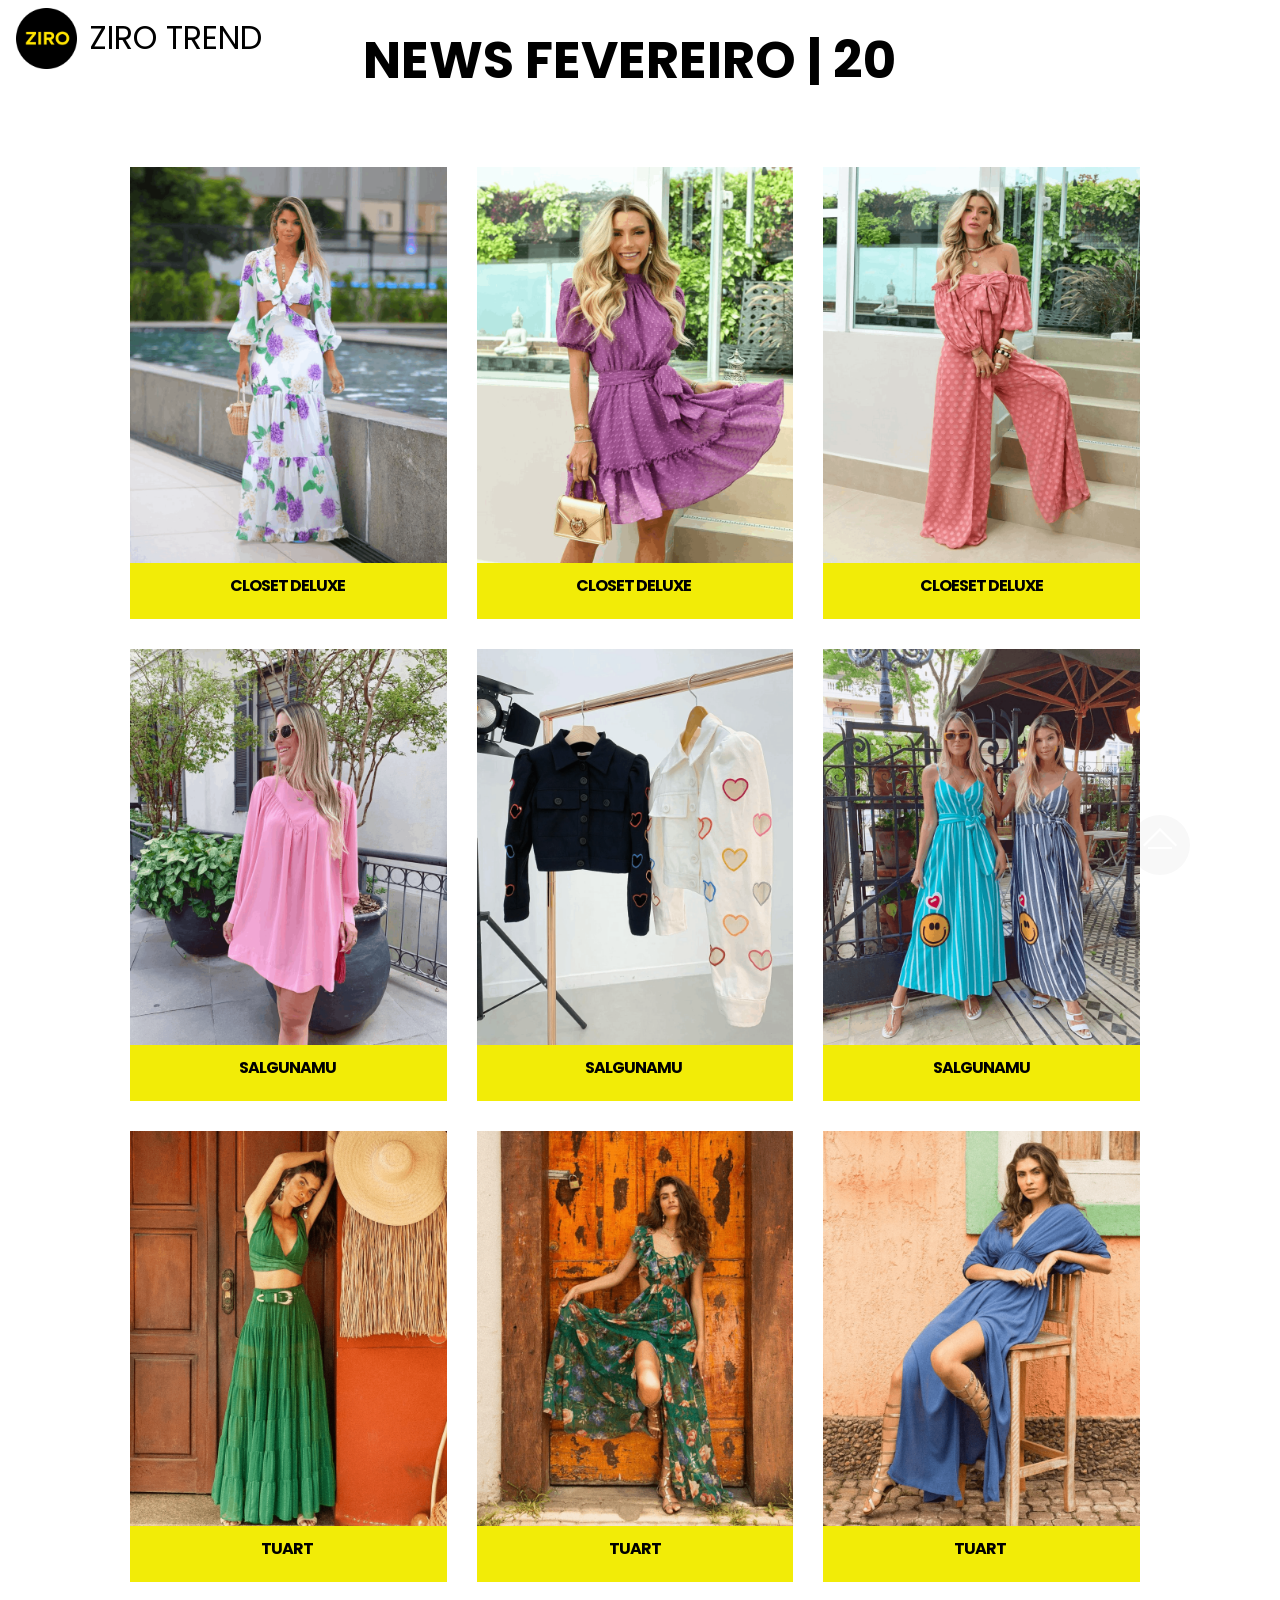
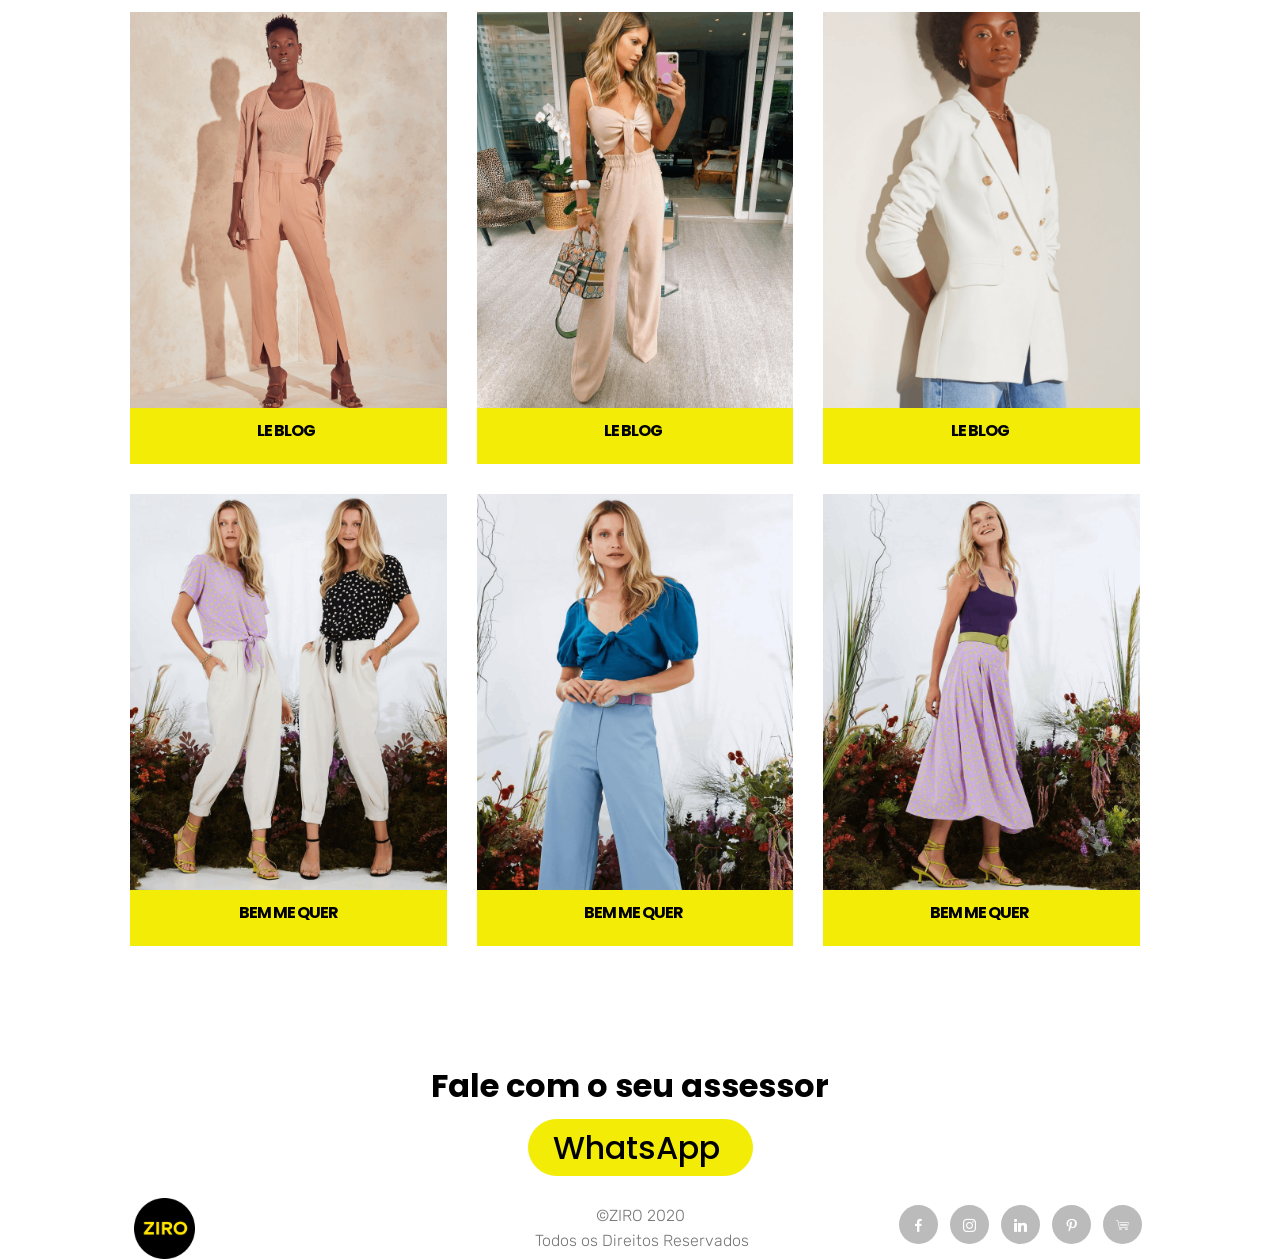
==== commit d5cc320e: "Add files via upload" ====
--- a/index.html
+++ b/index.html
@@ -15,8 +15,8 @@
   <link rel="stylesheet" href="assets/bootstrap/css/bootstrap.min.css">
   <link rel="stylesheet" href="assets/bootstrap/css/bootstrap-grid.min.css">
   <link rel="stylesheet" href="assets/bootstrap/css/bootstrap-reboot.min.css">
+  <link rel="stylesheet" href="assets/socicon/css/styles.css">
   <link rel="stylesheet" href="assets/dropdown/css/style.css">
-  <link rel="stylesheet" href="assets/socicon/css/styles.css">
   <link rel="stylesheet" href="assets/theme/css/style.css">
   <link rel="stylesheet" href="assets/gallery/style.css">
   <link rel="preload" as="style" href="assets/mobirise/css/mbr-additional.css"><link rel="stylesheet" href="assets/mobirise/css/mbr-additional.css" type="text/css">
@@ -37,7 +37,7 @@
                     <img src="assets/images/social-media-1-164x164.png" alt="Mobirise" title="" style="height: 3.8rem;">
                 </a>
             </span>
-            <span class="navbar-caption-wrap"><a class="navbar-caption text-black display-2" href="index.html">ZIRO.APP</a></span>
+            <span class="navbar-caption-wrap"><a class="navbar-caption text-black display-2" href="index.html">ZIRO TREND&nbsp;</a></span>
         </div>
         
       <div class="collapse navbar-collapse" id="navbarSupportedContent">
@@ -57,41 +57,6 @@
     </nav>
 </section>
 
-<section class="header5 cid-s1qbr6TnxI mbr-fullscreen mbr-parallax-background" id="header5-p" data-sortbtn="btn-primary">
-
-    
-
-    
-
-    <div class="container align-left">
-        <div class="row justify-content-center mbr-white">
-                <div class="mbr-white col-md-12">
-                    <h4 class="mbr-section-subtitle mbr-fonts-style align-left pb-2 display-1"></h4>
-                    <h1 class="mbr-section-title mbr-white mbr-fonts-style align-left mbr-bold display-1">CLOSET DELUXE</h1>
-                    
-                    <div class="mbr-section-btn align-left"><a class="btn btn-lg btn-primary display-4" href="https://ziro.app/marcas/closet-deluxe" target="_blank">CATÁLOGO</a></div>
-                </div>
-            </div>
-        </div>
-    
-    
-</section>
-
-<section class="cid-s1nljw4J7w" id="info3-o" data-sortbtn="btn-primary">
-
-    
-
-    
-    <div class="container">
-        <div class="row justify-content-center">
-            <div class="col-12 col-md-12 align-center">
-                
-                <h2 class="mbr-section-title align-center mbr-fonts-style mbr-bold display-2"><a href="https://ziro.app/marcas/closet-deluxe" target="_blank" class="text-white">ZIRO.APP</a><br><a href="https://ziro.app/marcas/closet-deluxe" target="_blank" class="text-white">20% de desconto à vista nas compras acima de 12 peças</a></h2>
-            </div>
-        </div>
-    </div>
-</section>
-
 <section class="cid-s0TLs6OSIV" id="info3-c" data-sortbtn="btn-primary">
 
     
@@ -101,7 +66,7 @@
         <div class="row justify-content-center">
             <div class="col-12 col-md-12 align-center">
                 
-                <h2 class="mbr-section-title align-center mbr-fonts-style mbr-bold display-1"><p>&nbsp;OUTONO INVERNO 2020&nbsp;</p></h2>
+                <h2 class="mbr-section-title align-center mbr-fonts-style mbr-bold display-1"><p>NEWS FEVEREIRO | 20 &nbsp;</p></h2>
             </div>
         </div>
     </div>
@@ -113,85 +78,9 @@
 
     <!-- <div class="big-container"> -->
     <div class="container">
-        <div class="mbr-shop" sorting=""><!-- Shop Gallery --><div class=" col-md-12 sort-buttons clearfix" style="display: none;"><div class="sort-buttons" style="display: none;"><div class="filter-by-d mbr-section-btn item-button" style="text-align: center;"><a class="btn btn-sm btn-primary disableSortButton" href="" style="position: relative; display: inline-block;">Classificação padrão</a></div><div class="filter-by-pu mbr-section-btn"><a class="btn btn-sm btn-primary-outline disableSortButton" href="">Preço: Mai barato / Mais caro</a></div><div class="filter-by-pd mbr-section-btn"><a class="btn btn-sm btn-primary-outline disableSortButton" href="">Preço: Mais Caro / Mais Barato</a></div></div></div><div class="row mbr-shop__row col-md-12"><div class="wrapper-shop-items col-md-12"><div class="mbr-gallery-row"><div><div class="shop-items"><div class="mbr-gallery-item" data-tags="Impressionante" data-slide-to="0" data-seller="false" data-price="249,90" data-oldprice="38"><div class="item_overlay" data-toggle="modal"></div><div class="galleryItem" data-toggle="modal"><div class="style_overlay"></div><div class="img_wraper"><img src="assets/images/3-5-800x1000-800x1000.png" alt="" title=""></div><span class="onsale mbr-fonts-style display-4" data-onsale="false" style="display: none;">SALE</span><div class="sidebar_wraper"><h4 class="item-title mbr-fonts-style mbr-text display-5">Vestido</h4><div class="price-block"><span class="shop-item-price mbr-fonts-style display-5">R$249,90</span><span class="oldprice mbr-fonts-style display-7" style="display: none;">$38</span></div><div class="card-description">P,M,G&nbsp;</div><div class="mbr-section-btn" buttons="0" style="display: none;"><a href="https://ziro.app/marcas/closet-deluxe" class="btn btn-primary display-7">Ver disponibilidade</a></div></div></div></div><div class="mbr-gallery-item" data-tags="Impressionante" data-slide-to="1" data-seller="false" data-price="239,90" data-oldprice="38"><div class="item_overlay" data-toggle="modal"></div><div class="galleryItem" data-toggle="modal"><div class="style_overlay"></div><div class="img_wraper"><img src="assets/images/2-8-800x1000-800x1000.png" alt="" title=""></div><span class="onsale mbr-fonts-style display-4" data-onsale="false" style="display: none;">SALE</span><div class="sidebar_wraper"><h4 class="item-title mbr-fonts-style mbr-text display-5">Vestido ML&nbsp;</h4><div class="price-block"><span class="shop-item-price mbr-fonts-style display-5">R$239,90&nbsp;</span><span class="oldprice mbr-fonts-style display-7" style="display: none;">$38</span></div><div class="card-description">P,M,G&nbsp;<br><br></div><div class="mbr-section-btn" buttons="0" style="display: none;"><a href="https://ziro.app/marcas/closet-deluxe" class="btn btn-primary display-7">ver disponibilidade</a></div></div></div></div><div class="mbr-gallery-item" data-tags="Impressionante" data-slide-to="2" data-seller="false" data-price="189,90" data-oldprice="38"><div class="item_overlay" data-toggle="modal"></div><div class="galleryItem" data-toggle="modal"><div class="style_overlay"></div><div class="img_wraper"><img src="assets/images/6-4-800x1000-800x1000.png" alt="" title=""></div><span class="onsale mbr-fonts-style display-4" data-onsale="false" style="display: none;">SALE</span><div class="sidebar_wraper"><h4 class="item-title mbr-fonts-style mbr-text display-5">Macacão</h4><div class="price-block"><span class="shop-item-price mbr-fonts-style display-5">R$189,90</span><span class="oldprice mbr-fonts-style display-7" style="display: none;">$38</span></div><div class="card-description">P,M,G&nbsp;</div><div class="mbr-section-btn" buttons="0" style="display: none;"><a href="https://ziro.app/marcas/closet-deluxe" class="btn btn-primary display-7">ver disponibilidade</a></div></div></div></div><div class="mbr-gallery-item" data-tags="Impressionante" data-slide-to="3" data-seller="false" data-price="169,90" data-oldprice="38"><div class="item_overlay" data-toggle="modal"></div><div class="galleryItem" data-toggle="modal"><div class="style_overlay"></div><div class="img_wraper"><img src="assets/images/1-6-800x1000-800x1000.png" alt="" title=""></div><span class="onsale mbr-fonts-style display-4" data-onsale="false" style="display: none;">SALE</span><div class="sidebar_wraper"><h4 class="item-title mbr-fonts-style mbr-text display-5">Macacão</h4><div class="price-block"><span class="shop-item-price mbr-fonts-style display-5">R$169,90</span><span class="oldprice mbr-fonts-style display-7" style="display: none;">$38</span></div><div class="card-description">P,M,G&nbsp;</div><div class="mbr-section-btn" buttons="0" style="display: none;"><a href="https://ziro.app/marcas/closet-deluxe" class="btn btn-primary display-7">ver disponibilidade</a></div></div></div></div><div class="mbr-gallery-item" data-tags="Impressionante" data-slide-to="4" data-seller="false" data-price="159,90" data-oldprice="38"><div class="item_overlay" data-toggle="modal"></div><div class="galleryItem" data-toggle="modal"><div class="style_overlay"></div><div class="img_wraper"><img src="assets/images/8-800x1000-800x1000.png" alt="" title=""></div><span class="onsale mbr-fonts-style display-4" data-onsale="false" style="display: none;">SALE</span><div class="sidebar_wraper"><h4 class="item-title mbr-fonts-style mbr-text display-5">Vestido Couro Ecológico</h4><div class="price-block"><span class="shop-item-price mbr-fonts-style display-5">R$159,90</span><span class="oldprice mbr-fonts-style display-7" style="display: none;">$38</span></div><div class="card-description">P,M,G&nbsp;</div><div class="mbr-section-btn" buttons="0" style="display: none;"><a href="https://ziro.app/marcas/closet-deluxe" class="btn btn-primary display-7">ver disponibilidade</a></div></div></div></div><div class="mbr-gallery-item" data-tags="Impressionante" data-slide-to="5" data-seller="false" data-price="199,90" data-oldprice="38"><div class="item_overlay" data-toggle="modal"></div><div class="galleryItem" data-toggle="modal"><div class="style_overlay"></div><div class="img_wraper"><img src="assets/images/10-800x1000-800x1000.png" alt="" title=""></div><span class="onsale mbr-fonts-style display-4" data-onsale="false" style="display: none;">SALE</span><div class="sidebar_wraper"><h4 class="item-title mbr-fonts-style mbr-text display-5">Macacão&nbsp;</h4><div class="price-block"><span class="shop-item-price mbr-fonts-style display-5">R$199,90</span><span class="oldprice mbr-fonts-style display-7" style="display: none;">$38</span></div><div class="card-description">P,M,G&nbsp;</div><div class="mbr-section-btn" buttons="0" style="display: none;"><a href="https://ziro.app/marcas/closet-deluxe" class="btn btn-primary display-7">ver disponibilidade</a></div></div></div></div><div class="mbr-gallery-item" data-tags="Impressionante" data-slide-to="6" data-seller="false" data-price="159,90" data-oldprice="38"><div class="item_overlay" data-toggle="modal"></div><div class="galleryItem" data-toggle="modal"><div class="style_overlay"></div><div class="img_wraper"><img src="assets/images/11-800x1000-800x1000.png" alt="" title=""></div><span class="onsale mbr-fonts-style display-4" data-onsale="false" style="display: none;">SALE</span><div class="sidebar_wraper"><h4 class="item-title mbr-fonts-style mbr-text display-5">Vestido Couro Ecológico&nbsp;</h4><div class="price-block"><span class="shop-item-price mbr-fonts-style display-5">R$159,90</span><span class="oldprice mbr-fonts-style display-7" style="display: none;">$38</span></div><div class="card-description"><p>P,M,G</p></div><div class="mbr-section-btn" buttons="0" style="display: none;"><a href="https://ziro.app/marcas/closet-deluxe" class="btn btn-primary display-7">ver disponibilidade</a></div></div></div></div><div class="mbr-gallery-item" data-tags="Impressionante" data-slide-to="7" data-seller="false" data-price="159,90" data-oldprice="38"><div class="item_overlay" data-toggle="modal"></div><div class="galleryItem" data-toggle="modal"><div class="style_overlay"></div><div class="img_wraper"><img src="assets/images/13-800x1000-800x1000.png" alt="" title=""></div><span class="onsale mbr-fonts-style display-4" data-onsale="false" style="display: none;">SALE</span><div class="sidebar_wraper"><h4 class="item-title mbr-fonts-style mbr-text display-5">Macacão</h4><div class="price-block"><span class="shop-item-price mbr-fonts-style display-5">R$159,90</span><span class="oldprice mbr-fonts-style display-7" style="display: none;">$38</span></div><div class="card-description">P,M,G&nbsp;</div><div class="mbr-section-btn" buttons="0" style="display: none;"><a href="https://ziro.app/marcas/closet-deluxe" class="btn btn-primary display-7">ver disponibilidade</a></div></div></div></div><div class="mbr-gallery-item" data-tags="Impressionante" data-slide-to="8" data-seller="false" data-price="179,90" data-oldprice="38"><div class="item_overlay" data-toggle="modal"></div><div class="galleryItem" data-toggle="modal"><div class="style_overlay"></div><div class="img_wraper"><img src="assets/images/12-800x1000-800x1000.png" alt="" title=""></div><span class="onsale mbr-fonts-style display-4" data-onsale="false" style="display: none;">SALE</span><div class="sidebar_wraper"><h4 class="item-title mbr-fonts-style mbr-text display-5">Vestido&nbsp;</h4><div class="price-block"><span class="shop-item-price mbr-fonts-style display-5">R$179,90</span><span class="oldprice mbr-fonts-style display-7" style="display: none;">$38</span></div><div class="card-description">P,M,G&nbsp;</div><div class="mbr-section-btn" buttons="0" style="display: none;"><a href="https://ziro.app/marcas/closet-deluxe" class="btn btn-primary display-7">ver disponibilidade</a></div></div></div></div><div class="mbr-gallery-item" data-tags="Impressionante" data-slide-to="9" data-seller="false" data-price="139,90" data-oldprice="38"><div class="item_overlay" data-toggle="modal"></div><div class="galleryItem" data-toggle="modal"><div class="style_overlay"></div><div class="img_wraper"><img src="assets/images/14-800x1000-800x1000.png" alt="" title=""></div><span class="onsale mbr-fonts-style display-4" data-onsale="false" style="display: none;">SALE</span><div class="sidebar_wraper"><h4 class="item-title mbr-fonts-style mbr-text display-5">Tricot</h4><div class="price-block"><span class="shop-item-price mbr-fonts-style display-5">R$139,90</span><span class="oldprice mbr-fonts-style display-7" style="display: none;">$38</span></div><div class="card-description">U</div><div class="mbr-section-btn" buttons="0" style="display: none;"><a href="https://ziro.app/marcas/closet-deluxe" class="btn btn-primary display-7">ver disponibilidade</a></div></div></div></div><div class="mbr-gallery-item" data-tags="Impressionante" data-slide-to="10" data-seller="false" data-price="139,90" data-oldprice="38"><div class="item_overlay" data-toggle="modal"></div><div class="galleryItem" data-toggle="modal"><div class="style_overlay"></div><div class="img_wraper"><img src="assets/images/15-800x1000-800x1000.png" alt="" title=""></div><span class="onsale mbr-fonts-style display-4" data-onsale="false" style="display: none;">SALE</span><div class="sidebar_wraper"><h4 class="item-title mbr-fonts-style mbr-text display-5">Tricot&nbsp;</h4><div class="price-block"><span class="shop-item-price mbr-fonts-style display-5">R$139,90</span><span class="oldprice mbr-fonts-style display-7" style="display: none;">$38</span></div><div class="card-description">M</div><div class="mbr-section-btn" buttons="0" style="display: none;"><a href="https://ziro.app/marcas/closet-deluxe" class="btn btn-primary display-7">ver disponibilidade</a></div></div></div></div><div class="mbr-gallery-item" data-tags="Impressionante" data-slide-to="11" data-seller="false" data-price="189,90" data-oldprice="38"><div class="item_overlay" data-toggle="modal"></div><div class="galleryItem" data-toggle="modal"><div class="style_overlay"></div><div class="img_wraper"><img src="assets/images/5-3-800x1000-800x1000.png" alt="" title=""></div><span class="onsale mbr-fonts-style display-4" data-onsale="false" style="display: none;">SALE</span><div class="sidebar_wraper"><h4 class="item-title mbr-fonts-style mbr-text display-5">Vestido&nbsp;</h4><div class="price-block"><span class="shop-item-price mbr-fonts-style display-5">R$189,90</span><span class="oldprice mbr-fonts-style display-7" style="display: none;">$38</span></div><div class="card-description">P,M,G&nbsp;<br><br></div><div class="mbr-section-btn" buttons="0" style="display: none;"><a href="https://ziro.app/marcas/closet-deluxe" class="btn btn-primary display-7">ver disponibilidade</a></div></div></div></div><div class="mbr-gallery-item" data-tags="Impressionante" data-slide-to="12" data-seller="false" data-price="199,90" data-oldprice="38"><div class="item_overlay" data-toggle="modal"></div><div class="galleryItem" data-toggle="modal"><div class="style_overlay"></div><div class="img_wraper"><img src="assets/images/9-800x1000-800x1000.png" alt="" title=""></div><span class="onsale mbr-fonts-style display-4" data-onsale="false" style="display: none;">SALE</span><div class="sidebar_wraper"><h4 class="item-title mbr-fonts-style mbr-text display-5"><p>Macacão&nbsp;&nbsp;&nbsp;&nbsp;</p></h4><div class="price-block"><span class="shop-item-price mbr-fonts-style display-5">R$199,90&nbsp;</span><span class="oldprice mbr-fonts-style display-7" style="display: none;">$38</span></div><div class="card-description">P,M,G&nbsp;<br><br></div><div class="mbr-section-btn" buttons="0" style="display: none;"><a href="https://ziro.app/marcas/closet-deluxe" class="btn btn-primary display-7">ver disponibilidade</a></div></div></div></div><div class="mbr-gallery-item" data-tags="Impressionante" data-slide-to="13" data-seller="false" data-price="199,90" data-oldprice="38"><div class="item_overlay" data-toggle="modal"></div><div class="galleryItem" data-toggle="modal"><div class="style_overlay"></div><div class="img_wraper"><img src="assets/images/7-4-800x1000-800x1000.png" alt="" title=""></div><span class="onsale mbr-fonts-style display-4" data-onsale="false" style="display: none;">SALE</span><div class="sidebar_wraper"><h4 class="item-title mbr-fonts-style mbr-text display-5">Conjuto Short + Blaser&nbsp;</h4><div class="price-block"><span class="shop-item-price mbr-fonts-style display-5">R$199,90&nbsp;</span><span class="oldprice mbr-fonts-style display-7" style="display: none;">$38</span></div><div class="card-description">P,M,G&nbsp;<br><br></div><div class="mbr-section-btn" buttons="0" style="display: none;"><a href="https://ziro.app/marcas/closet-deluxe" class="btn btn-primary display-7">ver disponibilidade</a></div></div></div></div><div class="mbr-gallery-item" data-tags="Impressionante" data-slide-to="14" data-seller="false" data-price="119,90" data-oldprice="38"><div class="item_overlay" data-toggle="modal"></div><div class="galleryItem" data-toggle="modal"><div class="style_overlay"></div><div class="img_wraper"><img src="assets/images/4-7-800x1000-800x1000.png" alt="" title=""></div><span class="onsale mbr-fonts-style display-4" data-onsale="false" style="display: none;">SALE</span><div class="sidebar_wraper"><h4 class="item-title mbr-fonts-style mbr-text display-5">Blusa</h4><div class="price-block"><span class="shop-item-price mbr-fonts-style display-5">R$119,90</span><span class="oldprice mbr-fonts-style display-7" style="display: none;">$38</span></div><div class="card-description">P,M,G&nbsp;<br><br></div><div class="mbr-section-btn" buttons="0" style="display: none;"><a href="https://ziro.app/marcas/closet-deluxe" class="btn btn-primary display-7">ver disponibilidade</a></div></div></div></div><div class="mbr-gallery-item" data-tags="Impressionante" data-slide-to="15" data-seller="false" data-price="89,90" data-oldprice="38"><div class="item_overlay" data-toggle="modal"></div><div class="galleryItem" data-toggle="modal"><div class="style_overlay"></div><div class="img_wraper"><img src="assets/images/sale-800x1000-800x1000.png" alt="" title=""></div><span class="onsale mbr-fonts-style display-4" data-onsale="false" style="display: none;">SALE</span><div class="sidebar_wraper"><h4 class="item-title mbr-fonts-style mbr-text display-5">Blusa&nbsp;</h4><div class="price-block"><span class="shop-item-price mbr-fonts-style display-5">R$89,90</span><span class="oldprice mbr-fonts-style display-7" style="display: none;">$38</span></div><div class="card-description">P,M,G&nbsp;<br><br></div><div class="mbr-section-btn" buttons="0" style="display: none;"><a href="https://ziro.app/marcas/closet-deluxe" class="btn btn-primary display-7">ver disponibilidade</a></div></div></div></div><div class="mbr-gallery-item" data-tags="Impressionante" data-slide-to="16" data-seller="false" data-price="159,90" data-oldprice="38"><div class="item_overlay" data-toggle="modal"></div><div class="galleryItem" data-toggle="modal"><div class="style_overlay"></div><div class="img_wraper"><img src="assets/images/sale-1-800x1000-800x1000.png" alt="" title=""></div><span class="onsale mbr-fonts-style display-4" data-onsale="false" style="display: none;">SALE</span><div class="sidebar_wraper"><h4 class="item-title mbr-fonts-style mbr-text display-5">Calça Prada&nbsp;</h4><div class="price-block"><span class="shop-item-price mbr-fonts-style display-5">R$159,90</span><span class="oldprice mbr-fonts-style display-7" style="display: none;">$38</span></div><div class="card-description">P,M,G&nbsp;<br><br></div><div class="mbr-section-btn" buttons="0" style="display: none;"><a href="https://ziro.app/marcas/closet-deluxe" class="btn btn-primary display-7">ver disponibilidade</a></div></div></div></div><div class="mbr-gallery-item" data-tags="Impressionante" data-slide-to="17" data-seller="false" data-price="159,90" data-oldprice="38"><div class="item_overlay" data-toggle="modal"></div><div class="galleryItem" data-toggle="modal"><div class="style_overlay"></div><div class="img_wraper"><img src="assets/images/sale-2-800x1000-800x1000.png" alt="" title=""></div><span class="onsale mbr-fonts-style display-4" data-onsale="false" style="display: none;">SALE</span><div class="sidebar_wraper"><h4 class="item-title mbr-fonts-style mbr-text display-5">Calça Prada&nbsp;</h4><div class="price-block"><span class="shop-item-price mbr-fonts-style display-5">R$159,90</span><span class="oldprice mbr-fonts-style display-7" style="display: none;">$38</span></div><div class="card-description">P,M,G&nbsp;<br><br></div><div class="mbr-section-btn" buttons="0" style="display: none;"><a href="https://ziro.app/marcas/closet-deluxe" class="btn btn-primary display-7">ver disponibilidade</a></div></div></div></div><div class="mbr-gallery-item" data-tags="Impressionante" data-slide-to="18" data-seller="false" data-price="159,90" data-oldprice="38"><div class="item_overlay" data-toggle="modal"></div><div class="galleryItem" data-toggle="modal"><div class="style_overlay"></div><div class="img_wraper"><img src="assets/images/22-800x1000-800x1000.png" alt="" title=""></div><span class="onsale mbr-fonts-style display-4" data-onsale="false" style="display: none;">SALE</span><div class="sidebar_wraper"><h4 class="item-title mbr-fonts-style mbr-text display-5">Calça Prada&nbsp;</h4><div class="price-block"><span class="shop-item-price mbr-fonts-style display-5">R$159,90</span><span class="oldprice mbr-fonts-style display-7" style="display: none;">$38</span></div><div class="card-description">P,M,G&nbsp;<br><br></div><div class="mbr-section-btn" buttons="0" style="display: none;"><a href="https://ziro.app/marcas/closet-deluxe" class="btn btn-primary display-7">ver disponibilidade</a></div></div></div></div><div class="mbr-gallery-item" data-tags="Impressionante" data-slide-to="19" data-seller="false" data-price="139,90" data-oldprice="38"><div class="item_overlay" data-toggle="modal"></div><div class="galleryItem" data-toggle="modal"><div class="style_overlay"></div><div class="img_wraper"><img src="assets/images/21-800x1000-800x1000.png" alt="" title=""></div><span class="onsale mbr-fonts-style display-4" data-onsale="false" style="display: none;">SALE</span><div class="sidebar_wraper"><h4 class="item-title mbr-fonts-style mbr-text display-5">PRÉ - VENDA&nbsp;</h4><div class="price-block"><span class="shop-item-price mbr-fonts-style display-5">R$139,90</span><span class="oldprice mbr-fonts-style display-7" style="display: none;">$38</span></div><div class="card-description"><p>Blusa &nbsp;</p><p><br></p><p>P,M,G&nbsp;</p><p><br></p><p>Pedido sob encomenda&nbsp;<br><br></p></div><div class="mbr-section-btn" buttons="0" style="display: none;"><a href="https://ziro.app/marcas/closet-deluxe" class="btn btn-primary display-7">ver disponibilidade</a></div></div></div></div><div class="mbr-gallery-item" data-tags="Impressionante" data-slide-to="20" data-seller="false" data-price="269,90" data-oldprice="38"><div class="item_overlay" data-toggle="modal"></div><div class="galleryItem" data-toggle="modal"><div class="style_overlay"></div><div class="img_wraper"><img src="assets/images/20-800x1000-800x1000.png" alt="" title=""></div><span class="onsale mbr-fonts-style display-4" data-onsale="false" style="display: none;">SALE</span><div class="sidebar_wraper"><h4 class="item-title mbr-fonts-style mbr-text display-5">PRÉ-VENDA&nbsp;</h4><div class="price-block"><span class="shop-item-price mbr-fonts-style display-5">R$269,90</span><span class="oldprice mbr-fonts-style display-7" style="display: none;">$38</span></div><div class="card-description"><p>Vestido&nbsp;</p><p><br></p><p>P,M,G&nbsp;<br><br></p><p>Pedido sob encomenda</p></div><div class="mbr-section-btn" buttons="0" style="display: none;"><a href="https://ziro.app/marcas/closet-deluxe" class="btn btn-primary display-7">ver disponibilidade</a></div></div></div></div><div class="mbr-gallery-item" data-tags="Impressionante" data-slide-to="21" data-seller="false" data-price="139,90" data-oldprice="38"><div class="item_overlay" data-toggle="modal"></div><div class="galleryItem" data-toggle="modal"><div class="style_overlay"></div><div class="img_wraper"><img src="assets/images/18-800x1000-800x1000.png" alt="" title=""></div><span class="onsale mbr-fonts-style display-4" data-onsale="false" style="display: none;">SALE</span><div class="sidebar_wraper"><h4 class="item-title mbr-fonts-style mbr-text display-5">PRÉ - VENDA</h4><div class="price-block"><span class="shop-item-price mbr-fonts-style display-5">R$139,90</span><span class="oldprice mbr-fonts-style display-7" style="display: none;">$38</span></div><div class="card-description"><p>&nbsp;Blusa &nbsp;</p><p><br></p><p>P,M,G&nbsp;<br><br></p><p>Pedido sob encomenda</p></div><div class="mbr-section-btn" buttons="0" style="display: none;"><a href="https://ziro.app/marcas/closet-deluxe" class="btn btn-primary display-7">ver disponibilidade</a></div></div></div></div><div class="mbr-gallery-item" data-tags="Impressionante" data-slide-to="22" data-seller="false" data-price="189,90" data-oldprice="38"><div class="item_overlay" data-toggle="modal"></div><div class="galleryItem" data-toggle="modal"><div class="style_overlay"></div><div class="img_wraper"><img src="assets/images/19-800x1000-800x1000.png" alt="" title=""></div><span class="onsale mbr-fonts-style display-4" data-onsale="false" style="display: none;">SALE</span><div class="sidebar_wraper"><h4 class="item-title mbr-fonts-style mbr-text display-5">PRÉ - VENDA&nbsp;</h4><div class="price-block"><span class="shop-item-price mbr-fonts-style display-5">R$189,90</span><span class="oldprice mbr-fonts-style display-7" style="display: none;">$38</span></div><div class="card-description"><p>Vestido</p><p><br></p><p>P,M,G&nbsp;<br><br></p><p>Pedido sob encomenda</p></div><div class="mbr-section-btn" buttons="0" style="display: none;"><a href="https://ziro.app/marcas/closet-deluxe" class="btn btn-primary display-7">ver disponibilidade</a></div></div></div></div></div></div><div class="clearfix"></div></div></div></div><!-- Lightbox --><div class="shopItemsModal_wraper" style="z-index: 2500;"><div class="shopItemsModalBg"></div><div class="shopItemsModal row"><div class="col-md-6 image-modal"></div><div class="col-md-6 text-modal"></div><div class="closeModal"><div class="close-modal-wrapper"></div></div></div></div></div>
+        <div class="mbr-shop"><!-- Shop Gallery --><div class="row mbr-shop__row col-md-12"><div class="wrapper-shop-items col-md-12"><div class="mbr-gallery-row"><div><div class="shop-items"><div class="mbr-gallery-item" data-tags="Impressionante" data-slide-to="0" data-seller="false"><div class="item_overlay" data-toggle="modal"></div><div class="galleryItem" data-toggle="modal"><div class="style_overlay"></div><div class="img_wraper"><img src="assets/images/1-7-800x1000-800x1000.png" alt="" title=""></div><span class="onsale mbr-fonts-style display-4" data-onsale="false" style="display: none;">SALE</span><div class="sidebar_wraper"><h4 class="item-title mbr-fonts-style mbr-text display-5">CLOSET DELUXE&nbsp;</h4><div class="price-block"><span class="shop-item-price mbr-fonts-style display-5"></span><span class="oldprice mbr-fonts-style display-7" style="display: none;">$38</span></div><div class="card-description">&nbsp;<br><br></div><div class="mbr-section-btn" buttons="0" style="display: none;"><a href="https://manylink.co/@ziromoda" class="btn btn-primary display-7">ver disponibilidade</a></div></div></div></div><div class="mbr-gallery-item" data-tags="Impressionante" data-slide-to="1" data-seller="false"><div class="item_overlay" data-toggle="modal"></div><div class="galleryItem" data-toggle="modal"><div class="style_overlay"></div><div class="img_wraper"><img src="assets/images/2-10-800x1000-800x1000.png" alt="" title=""></div><span class="onsale mbr-fonts-style display-4" data-onsale="false" style="display: none;">SALE</span><div class="sidebar_wraper"><h4 class="item-title mbr-fonts-style mbr-text display-5">CLOSET DELUXE&nbsp;</h4><div class="price-block"><span class="shop-item-price mbr-fonts-style display-5"></span><span class="oldprice mbr-fonts-style display-7" style="display: none;">$38</span></div><div class="card-description"><br><br></div><div class="mbr-section-btn" buttons="0" style="display: none;"><a href="https://manylink.co/@ziromoda" class="btn btn-primary display-7">ver disponibilidade</a></div></div></div></div><div class="mbr-gallery-item" data-tags="Impressionante" data-slide-to="2" data-seller="false"><div class="item_overlay" data-toggle="modal"></div><div class="galleryItem" data-toggle="modal"><div class="style_overlay"></div><div class="img_wraper"><img src="assets/images/3-7-800x1000-800x1000.png" alt="" title=""></div><span class="onsale mbr-fonts-style display-4" data-onsale="false" style="display: none;">SALE</span><div class="sidebar_wraper"><h4 class="item-title mbr-fonts-style mbr-text display-5">CLOESET DELUXE</h4><div class="price-block"><span class="shop-item-price mbr-fonts-style display-5"></span><span class="oldprice mbr-fonts-style display-7" style="display: none;">$38</span></div><div class="card-description"><br><br></div><div class="mbr-section-btn" buttons="0" style="display: none;"><a href="https://manylink.co/@ziromoda" class="btn btn-primary display-7">ver disponibilidade</a></div></div></div></div><div class="mbr-gallery-item" data-tags="Impressionante" data-slide-to="3" data-seller="false"><div class="item_overlay" data-toggle="modal"></div><div class="galleryItem" data-toggle="modal"><div class="style_overlay"></div><div class="img_wraper"><img src="assets/images/5-5-800x1000-800x1000.png" alt="" title=""></div><span class="onsale mbr-fonts-style display-4" data-onsale="false" style="display: none;">SALE</span><div class="sidebar_wraper"><h4 class="item-title mbr-fonts-style mbr-text display-5">SALGUNAMU&nbsp;</h4><div class="price-block"><span class="shop-item-price mbr-fonts-style display-5"></span><span class="oldprice mbr-fonts-style display-7" style="display: none;">$38</span></div><div class="card-description"><br><br></div><div class="mbr-section-btn" buttons="0" style="display: none;"><a href="https://manylink.co/@ziromoda" class="btn btn-primary display-7">ver disponibilidade</a></div></div></div></div><div class="mbr-gallery-item" data-tags="Impressionante" data-slide-to="4" data-seller="false"><div class="item_overlay" data-toggle="modal"></div><div class="galleryItem" data-toggle="modal"><div class="style_overlay"></div><div class="img_wraper"><img src="assets/images/6-6-800x1000-800x1000.png" alt="" title=""></div><span class="onsale mbr-fonts-style display-4" data-onsale="false" style="display: none;">SALE</span><div class="sidebar_wraper"><h4 class="item-title mbr-fonts-style mbr-text display-5">SALGUNAMU&nbsp;</h4><div class="price-block"><span class="shop-item-price mbr-fonts-style display-5"></span><span class="oldprice mbr-fonts-style display-7" style="display: none;">$38</span></div><div class="card-description"><br><br></div><div class="mbr-section-btn" buttons="0" style="display: none;"><a href="https://manylink.co/@ziromoda" class="btn btn-primary display-7">ver disponibilidade</a></div></div></div></div><div class="mbr-gallery-item" data-tags="Impressionante" data-slide-to="5" data-seller="false"><div class="item_overlay" data-toggle="modal"></div><div class="galleryItem" data-toggle="modal"><div class="style_overlay"></div><div class="img_wraper"><img src="assets/images/4-8-800x1000-800x1000.png" alt="" title=""></div><span class="onsale mbr-fonts-style display-4" data-onsale="false" style="display: none;">SALE</span><div class="sidebar_wraper"><h4 class="item-title mbr-fonts-style mbr-text display-5">SALGUNAMU</h4><div class="price-block"><span class="shop-item-price mbr-fonts-style display-5"></span><span class="oldprice mbr-fonts-style display-7" style="display: none;">$38</span></div><div class="card-description"><br><br></div><div class="mbr-section-btn" buttons="0" style="display: none;"><a href="https://manylink.co/@ziromoda" class="btn btn-primary display-7">ver disponibilidade</a></div></div></div></div><div class="mbr-gallery-item" data-tags="Impressionante" data-slide-to="6" data-seller="false"><div class="item_overlay" data-toggle="modal"></div><div class="galleryItem" data-toggle="modal"><div class="style_overlay"></div><div class="img_wraper"><img src="assets/images/7-6-800x1000-800x1000.png" alt="" title=""></div><span class="onsale mbr-fonts-style display-4" data-onsale="false" style="display: none;">SALE</span><div class="sidebar_wraper"><h4 class="item-title mbr-fonts-style mbr-text display-5">TUART&nbsp;</h4><div class="price-block"><span class="shop-item-price mbr-fonts-style display-5"></span><span class="oldprice mbr-fonts-style display-7" style="display: none;">$38</span></div><div class="card-description"><br><br></div><div class="mbr-section-btn" buttons="0" style="display: none;"><a href="https://manylink.co/@ziromoda" class="btn btn-primary display-7">ver disponibilidade</a></div></div></div></div><div class="mbr-gallery-item" data-tags="Impressionante" data-slide-to="7" data-seller="false"><div class="item_overlay" data-toggle="modal"></div><div class="galleryItem" data-toggle="modal"><div class="style_overlay"></div><div class="img_wraper"><img src="assets/images/8-1-800x1000-800x1000.png" alt="" title=""></div><span class="onsale mbr-fonts-style display-4" data-onsale="false" style="display: none;">SALE</span><div class="sidebar_wraper"><h4 class="item-title mbr-fonts-style mbr-text display-5">TUART</h4><div class="price-block"><span class="shop-item-price mbr-fonts-style display-5"></span><span class="oldprice mbr-fonts-style display-7" style="display: none;">$38</span></div><div class="card-description"><br><br></div><div class="mbr-section-btn" buttons="0" style="display: none;"><a href="https://manylink.co/@ziromoda" class="btn btn-primary display-7">ver disponibilidade</a></div></div></div></div><div class="mbr-gallery-item" data-tags="Impressionante" data-slide-to="8" data-seller="false"><div class="item_overlay" data-toggle="modal"></div><div class="galleryItem" data-toggle="modal"><div class="style_overlay"></div><div class="img_wraper"><img src="assets/images/9-2-800x1000-800x1000.png" alt="" title=""></div><span class="onsale mbr-fonts-style display-4" data-onsale="false" style="display: none;">SALE</span><div class="sidebar_wraper"><h4 class="item-title mbr-fonts-style mbr-text display-5">TUART&nbsp;</h4><div class="price-block"><span class="shop-item-price mbr-fonts-style display-5"></span><span class="oldprice mbr-fonts-style display-7" style="display: none;">$38</span></div><div class="card-description"><br><br></div><div class="mbr-section-btn" buttons="0" style="display: none;"><a href="https://manylink.co/@ziromoda" class="btn btn-primary display-7">ver disponibilidade</a></div></div></div></div><div class="mbr-gallery-item" data-tags="Impressionante" data-slide-to="9" data-seller="false"><div class="item_overlay" data-toggle="modal"></div><div class="galleryItem" data-toggle="modal"><div class="style_overlay"></div><div class="img_wraper"><img src="assets/images/10-2-800x1000-800x1000.png" alt="" title=""></div><span class="onsale mbr-fonts-style display-4" data-onsale="false" style="display: none;">SALE</span><div class="sidebar_wraper"><h4 class="item-title mbr-fonts-style mbr-text display-5">LE BLOG &nbsp;</h4><div class="price-block"><span class="shop-item-price mbr-fonts-style display-5"></span><span class="oldprice mbr-fonts-style display-7" style="display: none;">$38</span></div><div class="card-description"><br><br></div><div class="mbr-section-btn" buttons="0" style="display: none;"><a href="https://manylink.co/@ziromoda" class="btn btn-primary display-7">ver disponibilidade</a></div></div></div></div><div class="mbr-gallery-item" data-tags="Impressionante" data-slide-to="10" data-seller="false"><div class="item_overlay" data-toggle="modal"></div><div class="galleryItem" data-toggle="modal"><div class="style_overlay"></div><div class="img_wraper"><img src="assets/images/11-1-800x1000-800x1000.png" alt="" title=""></div><span class="onsale mbr-fonts-style display-4" data-onsale="false" style="display: none;">SALE</span><div class="sidebar_wraper"><h4 class="item-title mbr-fonts-style mbr-text display-5">LE BLOG &nbsp;</h4><div class="price-block"><span class="shop-item-price mbr-fonts-style display-5"></span><span class="oldprice mbr-fonts-style display-7" style="display: none;">$38</span></div><div class="card-description"><br><br></div><div class="mbr-section-btn" buttons="0" style="display: none;"><a href="https://manylink.co/@ziromoda" class="btn btn-primary display-7">ver disponibilidade</a></div></div></div></div><div class="mbr-gallery-item" data-tags="Impressionante" data-slide-to="11" data-seller="false"><div class="item_overlay" data-toggle="modal"></div><div class="galleryItem" data-toggle="modal"><div class="style_overlay"></div><div class="img_wraper"><img src="assets/images/12-1-800x1000-800x1000.png" alt="" title=""></div><span class="onsale mbr-fonts-style display-4" data-onsale="false" style="display: none;">SALE</span><div class="sidebar_wraper"><h4 class="item-title mbr-fonts-style mbr-text display-5">LE BLOG&nbsp;</h4><div class="price-block"><span class="shop-item-price mbr-fonts-style display-5"></span><span class="oldprice mbr-fonts-style display-7" style="display: none;">$38</span></div><div class="card-description">&nbsp;<br><br></div><div class="mbr-section-btn" buttons="0" style="display: none;"><a href="https://manylink.co/@ziromoda" class="btn btn-primary display-7">ver disponibilidade</a></div></div></div></div><div class="mbr-gallery-item" data-tags="Impressionante" data-slide-to="12" data-seller="false"><div class="item_overlay" data-toggle="modal"></div><div class="galleryItem" data-toggle="modal"><div class="style_overlay"></div><div class="img_wraper"><img src="assets/images/13-2-800x1000-800x1000.png" alt="" title=""></div><span class="onsale mbr-fonts-style display-4" data-onsale="false" style="display: none;">SALE</span><div class="sidebar_wraper"><h4 class="item-title mbr-fonts-style mbr-text display-5">BEM ME QUER</h4><div class="price-block"><span class="shop-item-price mbr-fonts-style display-5"></span><span class="oldprice mbr-fonts-style display-7" style="display: none;">$38</span></div><div class="card-description"><br><br></div><div class="mbr-section-btn" buttons="0" style="display: none;"><a href="https://manylink.co/@ziromoda" class="btn btn-primary display-7">ver disponibilidade</a></div></div></div></div><div class="mbr-gallery-item" data-tags="Impressionante" data-slide-to="13" data-seller="false"><div class="item_overlay" data-toggle="modal"></div><div class="galleryItem" data-toggle="modal"><div class="style_overlay"></div><div class="img_wraper"><img src="assets/images/14-1-800x1000-800x1000.png" alt="" title=""></div><span class="onsale mbr-fonts-style display-4" data-onsale="false" style="display: none;">SALE</span><div class="sidebar_wraper"><h4 class="item-title mbr-fonts-style mbr-text display-5">BEM ME QUER&nbsp;</h4><div class="price-block"><span class="shop-item-price mbr-fonts-style display-5"></span><span class="oldprice mbr-fonts-style display-7" style="display: none;">$38</span></div><div class="card-description">&nbsp;<br><br></div><div class="mbr-section-btn" buttons="0" style="display: none;"><a href="https://manylink.co/@ziromoda" class="btn btn-primary display-7">ver disponibilidade</a></div></div></div></div><div class="mbr-gallery-item" data-tags="Impressionante" data-slide-to="14" data-seller="false"><div class="item_overlay" data-toggle="modal"></div><div class="galleryItem" data-toggle="modal"><div class="style_overlay"></div><div class="img_wraper"><img src="assets/images/15-1-800x1000-800x1000.png" alt="" title=""></div><span class="onsale mbr-fonts-style display-4" data-onsale="false" style="display: none;">SALE</span><div class="sidebar_wraper"><h4 class="item-title mbr-fonts-style mbr-text display-5">BEM ME QUER &nbsp;</h4><div class="price-block"><span class="shop-item-price mbr-fonts-style display-5"></span><span class="oldprice mbr-fonts-style display-7" style="display: none;">$38</span></div><div class="card-description"><br><br></div><div class="mbr-section-btn" buttons="0" style="display: none;"><a href="https://manylink.co/@ziromoda" class="btn btn-primary display-7">ver disponibilidade</a></div></div></div></div></div></div><div class="clearfix"></div></div></div></div><!-- Lightbox --><div class="shopItemsModal_wraper" style="z-index: 2500;"><div class="shopItemsModalBg"></div><div class="shopItemsModal row"><div class="col-md-6 image-modal"></div><div class="col-md-6 text-modal"></div><div class="closeModal"><div class="close-modal-wrapper"></div></div></div></div></div>
     </div>
 
-</section>
-
-<section class="features9 popup-btn-cards cid-qInZUFhVFJ" id="features9-9" data-sortbtn="btn-primary">
-
-    
-
-    
-    <div class="container">
-        <h2 class="align-center mbr-fonts-style mbr-section-title display-1"><strong>EMPÓRIO CLOSET&nbsp;</strong></h2>
-        
-        
-        <div class="row main justify-content-center">
-            <div class="col-lg-6 p-4">
-                <div class="image-element card-wrapper">
-                    <img src="assets/images/1-1-1044x696.png" alt="" title="">
-                    <div class="mbr-overlay card-overlay"></div>
-                    <div class="wrapper">
-                        <h3 class="card-title mbr-fonts-style align-left mbr-white display-2"></h3>
-                        <div class="collapsed-content">
-                            
-                            <div class="mbr-section-btn"><a class="btn btn-md btn-primary display-4" href="https://ziro.app/marcas/closet-deluxe" target="_blank">VER COLEÇÃO&nbsp;</a></div>
-                        </div>
-                   </div>
-               </div>
-            </div>
-            <div class="col-lg-6 p-4">
-                <div class="image-element card-wrapper">
-                    <img src="assets/images/2-1-1044x696.png" alt="" title="">
-                    <div class="mbr-overlay card-overlay"></div>
-                    <div class="wrapper">
-                        <h3 class="card-title mbr-fonts-style align-left mbr-white display-2"></h3>
-                        <div class="collapsed-content">
-                            
-                            <div class="mbr-section-btn"><a class="btn btn-md btn-primary display-4" href="https://ziro.app/marcas/closet-deluxe" target="_blank">VER COLEÇÃO</a></div>
-                        </div>
-                    </div>
-                </div>
-            </div>
-        </div>
-    </div>
-</section>
-
-<section class="cid-s0HLG484J1" id="info4-7" data-sortbtn="btn-primary">
-
-    
-
-    
-    <div class="container">
-        <div class="row justify-content-center">
-            <div class="col-12 col-md-12">
-                <h3 class="mbr-section-subtitle mbr-fonts-style pb-2 mbr-light align-center display-5"></h3>
-                <h2 class="align-center mbr-fonts-style mbr-section-title display-2">20% de desconto à vista nas compras acima de 12 peças&nbsp;</h2>
-            </div>
-
-            <div class="col-12 col-md-12 pt-4">
-                <div class="row justify-content-center">
-                    <ul class="list-inline align-center">
-                        
-                        
-                        
-                        
-                        
-                        
-                        
-                        
-                        
-                        
-                        
-                        
-                        
-                    
-                    </ul>
-                </div>
-            </div>
-        </div>
-    </div>
 </section>
 
 <section class="cid-s0TE81MaFV" id="content7-a" data-sortbtn="btn-primary">
@@ -203,7 +92,7 @@
         <div class="row justify-content-center">
             <div class="col-12 col-md-12 align-center">
                 <h3 class="mbr-section-subtitle align-center mbr-fonts-style pb-2 display-5"></h3>
-                <h2 class="mbr-section-title align-center mbr-fonts-style mbr-bold display-2">Exclusivo nas compras pelo nosso app &nbsp;<br></h2>
+                <h2 class="mbr-section-title align-center mbr-fonts-style mbr-bold display-2">Fale com o seu assessor &nbsp;&nbsp;<br></h2>
             </div>
         </div>
     </div>
@@ -216,7 +105,7 @@
     <div class="container-fluid">
         <div class="row justify-content-center">
             <div class="col-12 col-lg-10">
-                <div class="mbr-section-btn align-center"><a class="btn btn-primary display-2" href="https://ziro.app/marcas/closet-deluxe" target="_blank">COMPRAR&nbsp;</a></div>
+                <div class="mbr-section-btn align-center"><a class="btn btn-primary display-2" href="https://ziro.app/marcas/closet-deluxe" target="_blank">WhatsApp&nbsp;</a></div>
             </div>
         </div>
     </div>
@@ -274,12 +163,10 @@
   <script src="assets/popper/popper.min.js"></script>
   <script src="assets/bootstrap/js/bootstrap.min.js"></script>
   <script src="assets/smoothscroll/smooth-scroll.js"></script>
-  <script src="assets/parallax/jarallax.min.js"></script>
+  <script src="assets/touchswipe/jquery.touch-swipe.min.js"></script>
+  <script src="assets/mobirise-shop/script.js"></script>
   <script src="assets/dropdown/js/nav-dropdown.js"></script>
   <script src="assets/dropdown/js/navbar-dropdown.js"></script>
-  <script src="assets/mobirise-shop/script.js"></script>
-  <script src="assets/mbr-popup-btns/mbr-popup-btns.js"></script>
-  <script src="assets/touchswipe/jquery.touch-swipe.min.js"></script>
   <script src="assets/theme/js/script.js"></script>
   <script src="assets/gallery/player.min.js"></script>
   <script src="assets/gallery/script.js"></script>
--- a/assets/mobirise/css/mbr-additional.css
+++ b/assets/mobirise/css/mbr-additional.css
@@ -96,7 +96,7 @@
   border-radius: 3px;
 }
 .bg-primary {
-  background-color: #490819 !important;
+  background-color: #f2ec07 !important;
 }
 .bg-success {
   background-color: #365c9a !important;
@@ -113,22 +113,22 @@
 .btn-primary,
 .btn-primary:active,
 .btn-primary.active {
-  background-color: #490819 !important;
-  border-color: #490819 !important;
-  color: #ffffff !important;
+  background-color: #f2ec07 !important;
+  border-color: #f2ec07 !important;
+  color: #000000 !important;
 }
 .btn-primary:hover,
 .btn-primary:focus,
 .btn-primary.focus {
-  color: #ffffff !important;
-  background-color: #040001 !important;
-  border-color: #040001 !important;
+  color: #000000 !important;
+  background-color: #a8a305 !important;
+  border-color: #a8a305 !important;
 }
 .btn-primary.disabled,
 .btn-primary:disabled {
-  color: #ffffff !important;
-  background-color: #040001 !important;
-  border-color: #040001 !important;
+  color: #000000 !important;
+  background-color: #a8a305 !important;
+  border-color: #a8a305 !important;
 }
 .btn-secondary,
 .btn-secondary:active,
@@ -288,21 +288,21 @@
 .btn-primary-outline:active,
 .btn-primary-outline.active {
   background: none;
-  border-color: #000000;
-  color: #000000 !important;
+  border-color: #8f8b04;
+  color: #8f8b04 !important;
 }
 .btn-primary-outline:hover,
 .btn-primary-outline:focus,
 .btn-primary-outline.focus {
-  color: #ffffff !important;
-  background-color: #490819;
-  border-color: #490819;
+  color: #000000 !important;
+  background-color: #f2ec07;
+  border-color: #f2ec07;
 }
 .btn-primary-outline.disabled,
 .btn-primary-outline:disabled {
-  color: #ffffff !important;
-  background-color: #490819 !important;
-  border-color: #490819 !important;
+  color: #000000 !important;
+  background-color: #f2ec07 !important;
+  border-color: #f2ec07 !important;
 }
 .btn-secondary-outline,
 .btn-secondary-outline:active,
@@ -439,7 +439,7 @@
   border-color: #ffffff;
 }
 .text-primary {
-  color: #490819 !important;
+  color: #f2ec07 !important;
 }
 .text-secondary {
   color: #ca4336 !important;
@@ -464,7 +464,7 @@
 }
 a.text-primary:hover,
 a.text-primary:focus {
-  color: #000000 !important;
+  color: #8f8b04 !important;
 }
 a.text-secondary:hover,
 a.text-secondary:focus {
@@ -520,9 +520,9 @@
   border-radius: 100px !important;
 }
 .mbr-gallery-filter li.active .btn {
-  background-color: #490819;
-  border-color: #490819;
-  color: #ffffff;
+  background-color: #f2ec07;
+  border-color: #f2ec07;
+  color: #131201;
 }
 .mbr-gallery-filter li.active .btn:focus {
   box-shadow: none;
@@ -532,11 +532,11 @@
 }
 a,
 a:hover {
-  color: #490819;
+  color: #f2ec07;
 }
 .mbr-plan-header.bg-primary .mbr-plan-subtitle,
 .mbr-plan-header.bg-primary .mbr-plan-price-desc {
-  color: #eb4b75;
+  color: #fdfcc8;
 }
 .mbr-plan-header.bg-success .mbr-plan-subtitle,
 .mbr-plan-header.bg-success .mbr-plan-price-desc {
@@ -563,7 +563,7 @@
   font-size: 1rem;
 }
 blockquote {
-  border-color: #490819;
+  border-color: #f2ec07;
 }
 ul,
 ol,
@@ -598,8 +598,8 @@
 }
 .jq-selectbox li:hover,
 .jq-selectbox li.selected {
-  background-color: #490819;
-  color: #ffffff;
+  background-color: #f2ec07;
+  color: #000000;
 }
 .jq-selectbox .jq-selectbox__trigger-arrow,
 .jq-number__spin.minus:after,
@@ -611,14 +611,14 @@
 .jq-selectbox:hover .jq-selectbox__trigger-arrow,
 .jq-number__spin.minus:hover:after,
 .jq-number__spin.plus:hover:after {
-  border-top-color: #490819;
-  border-bottom-color: #490819;
+  border-top-color: #f2ec07;
+  border-bottom-color: #f2ec07;
 }
 .xdsoft_datetimepicker .xdsoft_calendar td.xdsoft_default,
 .xdsoft_datetimepicker .xdsoft_calendar td.xdsoft_current,
 .xdsoft_datetimepicker .xdsoft_timepicker .xdsoft_time_box > div > div.xdsoft_current {
-  color: #ffffff !important;
-  background-color: #490819 !important;
+  color: #000000 !important;
+  background-color: #f2ec07 !important;
   box-shadow: none !important;
 }
 .xdsoft_datetimepicker .xdsoft_calendar td:hover,
@@ -647,34 +647,10 @@
   top: 50%;
   left: 50%;
   transform: translateX(-50%) translateY(-50%);
-  background-image: url("data:image/svg+xml;charset=UTF-8,%3csvg width='32' height='32' viewBox='0 0 64 64' xmlns='http://www.w3.org/2000/svg' stroke='%23490819' %3e%3cg fill='none' fill-rule='evenodd'%3e%3cg transform='translate(16 16)' stroke-width='2'%3e%3ccircle stroke-opacity='.5' cx='16' cy='16' r='16'/%3e%3cpath d='M32 16c0-9.94-8.06-16-16-16'%3e%3canimateTransform attributeName='transform' type='rotate' from='0 16 16' to='360 16 16' dur='1s' repeatCount='indefinite'/%3e%3c/path%3e%3c/g%3e%3c/g%3e%3c/svg%3e");
+  background-image: url("data:image/svg+xml;charset=UTF-8,%3csvg width='32' height='32' viewBox='0 0 64 64' xmlns='http://www.w3.org/2000/svg' stroke='%23f2ec07' %3e%3cg fill='none' fill-rule='evenodd'%3e%3cg transform='translate(16 16)' stroke-width='2'%3e%3ccircle stroke-opacity='.5' cx='16' cy='16' r='16'/%3e%3cpath d='M32 16c0-9.94-8.06-16-16-16'%3e%3canimateTransform attributeName='transform' type='rotate' from='0 16 16' to='360 16 16' dur='1s' repeatCount='indefinite'/%3e%3c/path%3e%3c/g%3e%3c/g%3e%3c/svg%3e");
 }
 section.lazy-placeholder:after {
   opacity: 0.5;
-}
-.cid-s1qbr6TnxI {
-  background-image: url("../../../assets/images/design-sem-nome-13-1920x1281.png");
-}
-.cid-s1qbr6TnxI .mbr-overlay {
-  background: #879a9f;
-}
-.cid-s1qbr6TnxI .mbr-section-title {
-  letter-spacing: -1px;
-  color: #490819;
-}
-.cid-s1qbr6TnxI .mbr-section-subtitle {
-  color: #490819;
-}
-.cid-s1nljw4J7w {
-  padding-top: 45px;
-  padding-bottom: 45px;
-  background-color: #490819;
-}
-.cid-s1nljw4J7w .mbr-section-subtitle {
-  color: #767676;
-}
-.cid-s1nljw4J7w .mbr-section-title {
-  color: #ffffff;
 }
 .cid-qInS0EFrZB .dropdown-item:before {
   font-family: MobiriseIcons !important;
@@ -1011,7 +987,7 @@
   color: #767676;
 }
 .cid-s0TLs6OSIV .mbr-section-title {
-  color: #490819;
+  color: #000000;
 }
 .cid-s1lKA5ng28 {
   padding-top: 45px;
@@ -1203,7 +1179,7 @@
   position: absolute;
   width: 100%;
   height: 102%;
-  background-color: #f7f7f7;
+  background-color: #f2ec07;
   top: 0;
   right: 3px;
 }
@@ -1648,16 +1624,13 @@
 .cid-s1lKA5ng28 .range-controls {
   display: block !important;
 }
-.cid-s1lKA5ng28 .sort-buttons {
-  display: block !important;
-}
 .cid-s1lKA5ng28 .mbr-gallery-item .sidebar_wraper {
-  background-color: #dda986;
+  background-color: #f2ec07;
   padding-left: 15px;
   padding-right: 15px;
 }
 .cid-s1lKA5ng28 .sidebar .sidebar_wraper {
-  background-color: #f7f7f7;
+  background-color: #f2ec07;
 }
 .cid-s1lKA5ng28 .mbr-gallery-item .price-block {
   text-align: left;
@@ -1705,137 +1678,6 @@
   color: #000000;
   text-align: left;
 }
-.cid-qInZUFhVFJ {
-  padding-top: 30px;
-  padding-bottom: 45px;
-  background-color: #ffffff;
-}
-.cid-qInZUFhVFJ .mbr-section-subtitle {
-  color: #767676;
-  text-align: left;
-  line-height: 1.6;
-}
-.cid-qInZUFhVFJ .image-element {
-  position: relative;
-  z-index: 0;
-  overflow: hidden;
-}
-.cid-qInZUFhVFJ .image-element img {
-  width: 100%;
-  height: 100%;
-  object-fit: cover;
-  object-position: center center;
-}
-.cid-qInZUFhVFJ .wrapper {
-  padding: 2rem 1rem 1rem 1rem;
-}
-.cid-qInZUFhVFJ .card-overlay {
-  display: none;
-  background: #bbbbbb;
-}
-@media (min-width: 768px) {
-  .cid-qInZUFhVFJ .image-element:hover .card-overlay {
-    opacity: 0.7;
-    border-bottom-right-radius: 7rem;
-  }
-  .cid-qInZUFhVFJ .image-element:hover .wrapper {
-    padding-top: 0;
-    border-bottom-right-radius: 7rem;
-  }
-  .cid-qInZUFhVFJ .image-element:hover .wrapper .collapsed-content {
-    transition: opacity 0.5s, max-height 3s;
-    opacity: 1;
-    max-height: 999px;
-    border-bottom-right-radius: 7rem;
-  }
-  .cid-qInZUFhVFJ .image-element:hover .wrapper .collapsed-content .mbr-section-btn {
-    border-bottom-right-radius: 7rem;
-  }
-  .cid-qInZUFhVFJ .image-element.popup-btn:hover .card-overlay {
-    border-bottom-right-radius: 0 !important;
-  }
-  .cid-qInZUFhVFJ .image-element.popup-btn:hover .wrapper {
-    border-bottom-right-radius: 0 !important;
-  }
-  .cid-qInZUFhVFJ .image-element.popup-btn:hover .wrapper .collapsed-content {
-    border-bottom-right-radius: 0 !important;
-  }
-  .cid-qInZUFhVFJ .image-element.popup-btn:hover .wrapper .collapsed-content .mbr-section-btn {
-    border-bottom-right-radius: 0 !important;
-  }
-  .cid-qInZUFhVFJ .wrapper {
-    position: absolute;
-    bottom: 0;
-    width: 100%;
-    padding: 1rem;
-    background: transparent;
-  }
-  .cid-qInZUFhVFJ .wrapper .collapsed-content {
-    transition: opacity 0.5s, max-height 1s;
-    opacity: 0;
-    max-height: 0px;
-    overflow: hidden;
-  }
-  .cid-qInZUFhVFJ .card-overlay {
-    transition: all .5s;
-    opacity: 0;
-    display: block;
-  }
-}
-@media (max-width: 767px) {
-  .cid-qInZUFhVFJ .card-title,
-  .cid-qInZUFhVFJ .underline,
-  .cid-qInZUFhVFJ .mbr-text,
-  .cid-qInZUFhVFJ .mbr-section-btn,
-  .cid-qInZUFhVFJ .mbr-section-subtitle,
-  .cid-qInZUFhVFJ .mbr-section-title {
-    text-align: center !important;
-  }
-}
-.cid-qInZUFhVFJ .mbr-section-title {
-  text-align: left;
-}
-.cid-qInZUFhVFJ .mbr-section-title,
-.cid-qInZUFhVFJ .underline {
-  text-align: center;
-  color: #490819;
-}
-.cid-s0HLG484J1 {
-  padding-top: 0px;
-  padding-bottom: 0px;
-  background-color: #490819;
-}
-.cid-s0HLG484J1 .mbr-section-subtitle {
-  color: #767676;
-}
-.cid-s0HLG484J1 ul.list-inline {
-  margin: 0;
-  -webkit-align-self: center;
-  align-self: center;
-}
-.cid-s0HLG484J1 ul.list-inline li {
-  margin: 0;
-  padding: .5rem;
-}
-.cid-s0HLG484J1 ul.list-inline img {
-  max-width: 6rem;
-  padding-bottom: .5rem;
-}
-.cid-s0HLG484J1 ul.list-inline img:hover {
-  -webkit-filter: none;
-  -moz-filter: none;
-  -ms-filter: none;
-  -o-filter: none;
-  filter: none;
-}
-@media (max-width: 767px) {
-  .cid-s0HLG484J1 .list-inline-item img {
-    max-width: 5rem;
-  }
-}
-.cid-s0HLG484J1 .mbr-section-title {
-  color: #ffffff;
-}
 .cid-s0TE81MaFV {
   padding-top: 0px;
   padding-bottom: 0px;
@@ -1845,7 +1687,7 @@
   color: #767676;
 }
 .cid-s0TE81MaFV .mbr-section-title {
-  color: #490819;
+  color: #000000;
 }
 .cid-s1lNmthmta {
   padding-top: 0px;
--- a/assets/mobirise/css/mbr-additional.css
+++ b/assets/mobirise/css/mbr-additional.css
@@ -96,7 +96,7 @@
   border-radius: 3px;
 }
 .bg-primary {
-  background-color: #490819 !important;
+  background-color: #f2ec07 !important;
 }
 .bg-success {
   background-color: #365c9a !important;
@@ -113,22 +113,22 @@
 .btn-primary,
 .btn-primary:active,
 .btn-primary.active {
-  background-color: #490819 !important;
-  border-color: #490819 !important;
-  color: #ffffff !important;
+  background-color: #f2ec07 !important;
+  border-color: #f2ec07 !important;
+  color: #000000 !important;
 }
 .btn-primary:hover,
 .btn-primary:focus,
 .btn-primary.focus {
-  color: #ffffff !important;
-  background-color: #040001 !important;
-  border-color: #040001 !important;
+  color: #000000 !important;
+  background-color: #a8a305 !important;
+  border-color: #a8a305 !important;
 }
 .btn-primary.disabled,
 .btn-primary:disabled {
-  color: #ffffff !important;
-  background-color: #040001 !important;
-  border-color: #040001 !important;
+  color: #000000 !important;
+  background-color: #a8a305 !important;
+  border-color: #a8a305 !important;
 }
 .btn-secondary,
 .btn-secondary:active,
@@ -288,21 +288,21 @@
 .btn-primary-outline:active,
 .btn-primary-outline.active {
   background: none;
-  border-color: #000000;
-  color: #000000 !important;
+  border-color: #8f8b04;
+  color: #8f8b04 !important;
 }
 .btn-primary-outline:hover,
 .btn-primary-outline:focus,
 .btn-primary-outline.focus {
-  color: #ffffff !important;
-  background-color: #490819;
-  border-color: #490819;
+  color: #000000 !important;
+  background-color: #f2ec07;
+  border-color: #f2ec07;
 }
 .btn-primary-outline.disabled,
 .btn-primary-outline:disabled {
-  color: #ffffff !important;
-  background-color: #490819 !important;
-  border-color: #490819 !important;
+  color: #000000 !important;
+  background-color: #f2ec07 !important;
+  border-color: #f2ec07 !important;
 }
 .btn-secondary-outline,
 .btn-secondary-outline:active,
@@ -439,7 +439,7 @@
   border-color: #ffffff;
 }
 .text-primary {
-  color: #490819 !important;
+  color: #f2ec07 !important;
 }
 .text-secondary {
   color: #ca4336 !important;
@@ -464,7 +464,7 @@
 }
 a.text-primary:hover,
 a.text-primary:focus {
-  color: #000000 !important;
+  color: #8f8b04 !important;
 }
 a.text-secondary:hover,
 a.text-secondary:focus {
@@ -520,9 +520,9 @@
   border-radius: 100px !important;
 }
 .mbr-gallery-filter li.active .btn {
-  background-color: #490819;
-  border-color: #490819;
-  color: #ffffff;
+  background-color: #f2ec07;
+  border-color: #f2ec07;
+  color: #131201;
 }
 .mbr-gallery-filter li.active .btn:focus {
   box-shadow: none;
@@ -532,11 +532,11 @@
 }
 a,
 a:hover {
-  color: #490819;
+  color: #f2ec07;
 }
 .mbr-plan-header.bg-primary .mbr-plan-subtitle,
 .mbr-plan-header.bg-primary .mbr-plan-price-desc {
-  color: #eb4b75;
+  color: #fdfcc8;
 }
 .mbr-plan-header.bg-success .mbr-plan-subtitle,
 .mbr-plan-header.bg-success .mbr-plan-price-desc {
@@ -563,7 +563,7 @@
   font-size: 1rem;
 }
 blockquote {
-  border-color: #490819;
+  border-color: #f2ec07;
 }
 ul,
 ol,
@@ -598,8 +598,8 @@
 }
 .jq-selectbox li:hover,
 .jq-selectbox li.selected {
-  background-color: #490819;
-  color: #ffffff;
+  background-color: #f2ec07;
+  color: #000000;
 }
 .jq-selectbox .jq-selectbox__trigger-arrow,
 .jq-number__spin.minus:after,
@@ -611,14 +611,14 @@
 .jq-selectbox:hover .jq-selectbox__trigger-arrow,
 .jq-number__spin.minus:hover:after,
 .jq-number__spin.plus:hover:after {
-  border-top-color: #490819;
-  border-bottom-color: #490819;
+  border-top-color: #f2ec07;
+  border-bottom-color: #f2ec07;
 }
 .xdsoft_datetimepicker .xdsoft_calendar td.xdsoft_default,
 .xdsoft_datetimepicker .xdsoft_calendar td.xdsoft_current,
 .xdsoft_datetimepicker .xdsoft_timepicker .xdsoft_time_box > div > div.xdsoft_current {
-  color: #ffffff !important;
-  background-color: #490819 !important;
+  color: #000000 !important;
+  background-color: #f2ec07 !important;
   box-shadow: none !important;
 }
 .xdsoft_datetimepicker .xdsoft_calendar td:hover,
@@ -647,34 +647,10 @@
   top: 50%;
   left: 50%;
   transform: translateX(-50%) translateY(-50%);
-  background-image: url("data:image/svg+xml;charset=UTF-8,%3csvg width='32' height='32' viewBox='0 0 64 64' xmlns='http://www.w3.org/2000/svg' stroke='%23490819' %3e%3cg fill='none' fill-rule='evenodd'%3e%3cg transform='translate(16 16)' stroke-width='2'%3e%3ccircle stroke-opacity='.5' cx='16' cy='16' r='16'/%3e%3cpath d='M32 16c0-9.94-8.06-16-16-16'%3e%3canimateTransform attributeName='transform' type='rotate' from='0 16 16' to='360 16 16' dur='1s' repeatCount='indefinite'/%3e%3c/path%3e%3c/g%3e%3c/g%3e%3c/svg%3e");
+  background-image: url("data:image/svg+xml;charset=UTF-8,%3csvg width='32' height='32' viewBox='0 0 64 64' xmlns='http://www.w3.org/2000/svg' stroke='%23f2ec07' %3e%3cg fill='none' fill-rule='evenodd'%3e%3cg transform='translate(16 16)' stroke-width='2'%3e%3ccircle stroke-opacity='.5' cx='16' cy='16' r='16'/%3e%3cpath d='M32 16c0-9.94-8.06-16-16-16'%3e%3canimateTransform attributeName='transform' type='rotate' from='0 16 16' to='360 16 16' dur='1s' repeatCount='indefinite'/%3e%3c/path%3e%3c/g%3e%3c/g%3e%3c/svg%3e");
 }
 section.lazy-placeholder:after {
   opacity: 0.5;
-}
-.cid-s1qbr6TnxI {
-  background-image: url("../../../assets/images/design-sem-nome-13-1920x1281.png");
-}
-.cid-s1qbr6TnxI .mbr-overlay {
-  background: #879a9f;
-}
-.cid-s1qbr6TnxI .mbr-section-title {
-  letter-spacing: -1px;
-  color: #490819;
-}
-.cid-s1qbr6TnxI .mbr-section-subtitle {
-  color: #490819;
-}
-.cid-s1nljw4J7w {
-  padding-top: 45px;
-  padding-bottom: 45px;
-  background-color: #490819;
-}
-.cid-s1nljw4J7w .mbr-section-subtitle {
-  color: #767676;
-}
-.cid-s1nljw4J7w .mbr-section-title {
-  color: #ffffff;
 }
 .cid-qInS0EFrZB .dropdown-item:before {
   font-family: MobiriseIcons !important;
@@ -1011,7 +987,7 @@
   color: #767676;
 }
 .cid-s0TLs6OSIV .mbr-section-title {
-  color: #490819;
+  color: #000000;
 }
 .cid-s1lKA5ng28 {
   padding-top: 45px;
@@ -1203,7 +1179,7 @@
   position: absolute;
   width: 100%;
   height: 102%;
-  background-color: #f7f7f7;
+  background-color: #f2ec07;
   top: 0;
   right: 3px;
 }
@@ -1648,16 +1624,13 @@
 .cid-s1lKA5ng28 .range-controls {
   display: block !important;
 }
-.cid-s1lKA5ng28 .sort-buttons {
-  display: block !important;
-}
 .cid-s1lKA5ng28 .mbr-gallery-item .sidebar_wraper {
-  background-color: #dda986;
+  background-color: #f2ec07;
   padding-left: 15px;
   padding-right: 15px;
 }
 .cid-s1lKA5ng28 .sidebar .sidebar_wraper {
-  background-color: #f7f7f7;
+  background-color: #f2ec07;
 }
 .cid-s1lKA5ng28 .mbr-gallery-item .price-block {
   text-align: left;
@@ -1705,137 +1678,6 @@
   color: #000000;
   text-align: left;
 }
-.cid-qInZUFhVFJ {
-  padding-top: 30px;
-  padding-bottom: 45px;
-  background-color: #ffffff;
-}
-.cid-qInZUFhVFJ .mbr-section-subtitle {
-  color: #767676;
-  text-align: left;
-  line-height: 1.6;
-}
-.cid-qInZUFhVFJ .image-element {
-  position: relative;
-  z-index: 0;
-  overflow: hidden;
-}
-.cid-qInZUFhVFJ .image-element img {
-  width: 100%;
-  height: 100%;
-  object-fit: cover;
-  object-position: center center;
-}
-.cid-qInZUFhVFJ .wrapper {
-  padding: 2rem 1rem 1rem 1rem;
-}
-.cid-qInZUFhVFJ .card-overlay {
-  display: none;
-  background: #bbbbbb;
-}
-@media (min-width: 768px) {
-  .cid-qInZUFhVFJ .image-element:hover .card-overlay {
-    opacity: 0.7;
-    border-bottom-right-radius: 7rem;
-  }
-  .cid-qInZUFhVFJ .image-element:hover .wrapper {
-    padding-top: 0;
-    border-bottom-right-radius: 7rem;
-  }
-  .cid-qInZUFhVFJ .image-element:hover .wrapper .collapsed-content {
-    transition: opacity 0.5s, max-height 3s;
-    opacity: 1;
-    max-height: 999px;
-    border-bottom-right-radius: 7rem;
-  }
-  .cid-qInZUFhVFJ .image-element:hover .wrapper .collapsed-content .mbr-section-btn {
-    border-bottom-right-radius: 7rem;
-  }
-  .cid-qInZUFhVFJ .image-element.popup-btn:hover .card-overlay {
-    border-bottom-right-radius: 0 !important;
-  }
-  .cid-qInZUFhVFJ .image-element.popup-btn:hover .wrapper {
-    border-bottom-right-radius: 0 !important;
-  }
-  .cid-qInZUFhVFJ .image-element.popup-btn:hover .wrapper .collapsed-content {
-    border-bottom-right-radius: 0 !important;
-  }
-  .cid-qInZUFhVFJ .image-element.popup-btn:hover .wrapper .collapsed-content .mbr-section-btn {
-    border-bottom-right-radius: 0 !important;
-  }
-  .cid-qInZUFhVFJ .wrapper {
-    position: absolute;
-    bottom: 0;
-    width: 100%;
-    padding: 1rem;
-    background: transparent;
-  }
-  .cid-qInZUFhVFJ .wrapper .collapsed-content {
-    transition: opacity 0.5s, max-height 1s;
-    opacity: 0;
-    max-height: 0px;
-    overflow: hidden;
-  }
-  .cid-qInZUFhVFJ .card-overlay {
-    transition: all .5s;
-    opacity: 0;
-    display: block;
-  }
-}
-@media (max-width: 767px) {
-  .cid-qInZUFhVFJ .card-title,
-  .cid-qInZUFhVFJ .underline,
-  .cid-qInZUFhVFJ .mbr-text,
-  .cid-qInZUFhVFJ .mbr-section-btn,
-  .cid-qInZUFhVFJ .mbr-section-subtitle,
-  .cid-qInZUFhVFJ .mbr-section-title {
-    text-align: center !important;
-  }
-}
-.cid-qInZUFhVFJ .mbr-section-title {
-  text-align: left;
-}
-.cid-qInZUFhVFJ .mbr-section-title,
-.cid-qInZUFhVFJ .underline {
-  text-align: center;
-  color: #490819;
-}
-.cid-s0HLG484J1 {
-  padding-top: 0px;
-  padding-bottom: 0px;
-  background-color: #490819;
-}
-.cid-s0HLG484J1 .mbr-section-subtitle {
-  color: #767676;
-}
-.cid-s0HLG484J1 ul.list-inline {
-  margin: 0;
-  -webkit-align-self: center;
-  align-self: center;
-}
-.cid-s0HLG484J1 ul.list-inline li {
-  margin: 0;
-  padding: .5rem;
-}
-.cid-s0HLG484J1 ul.list-inline img {
-  max-width: 6rem;
-  padding-bottom: .5rem;
-}
-.cid-s0HLG484J1 ul.list-inline img:hover {
-  -webkit-filter: none;
-  -moz-filter: none;
-  -ms-filter: none;
-  -o-filter: none;
-  filter: none;
-}
-@media (max-width: 767px) {
-  .cid-s0HLG484J1 .list-inline-item img {
-    max-width: 5rem;
-  }
-}
-.cid-s0HLG484J1 .mbr-section-title {
-  color: #ffffff;
-}
 .cid-s0TE81MaFV {
   padding-top: 0px;
   padding-bottom: 0px;
@@ -1845,7 +1687,7 @@
   color: #767676;
 }
 .cid-s0TE81MaFV .mbr-section-title {
-  color: #490819;
+  color: #000000;
 }
 .cid-s1lNmthmta {
   padding-top: 0px;
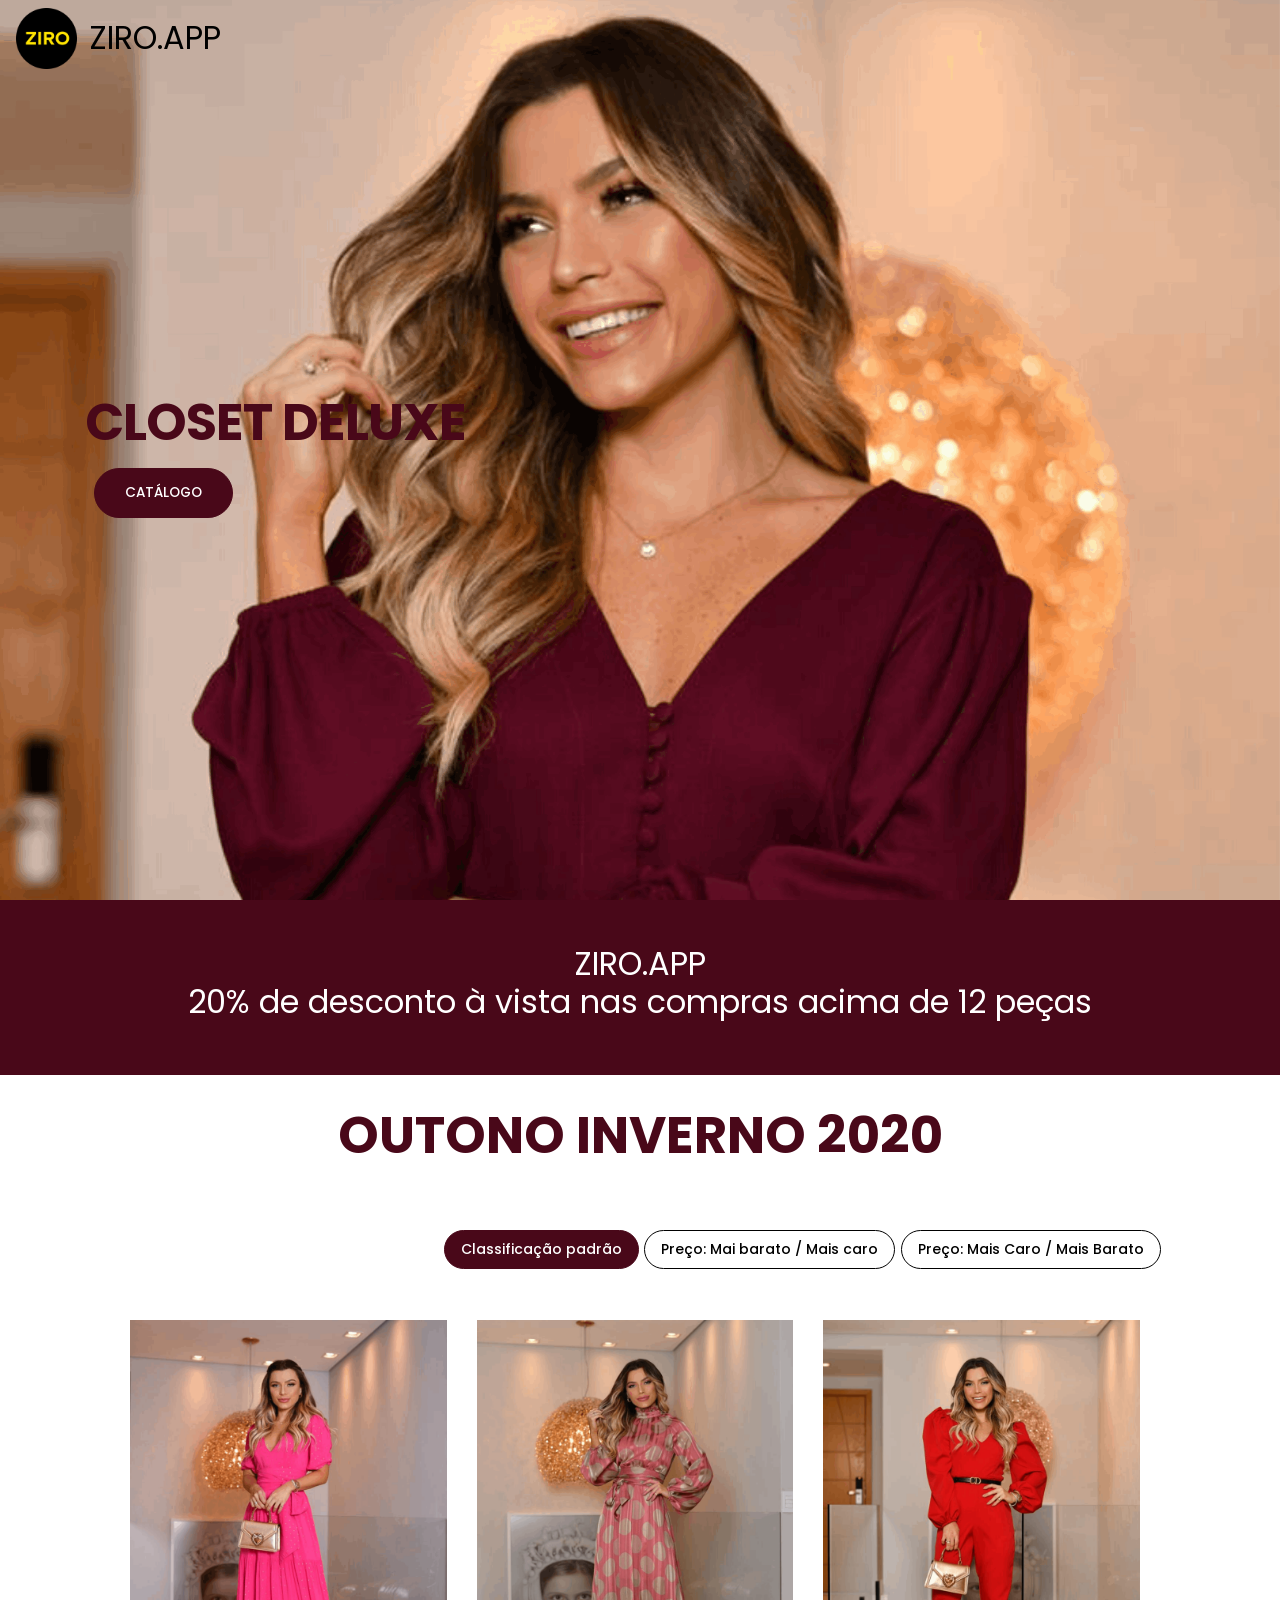
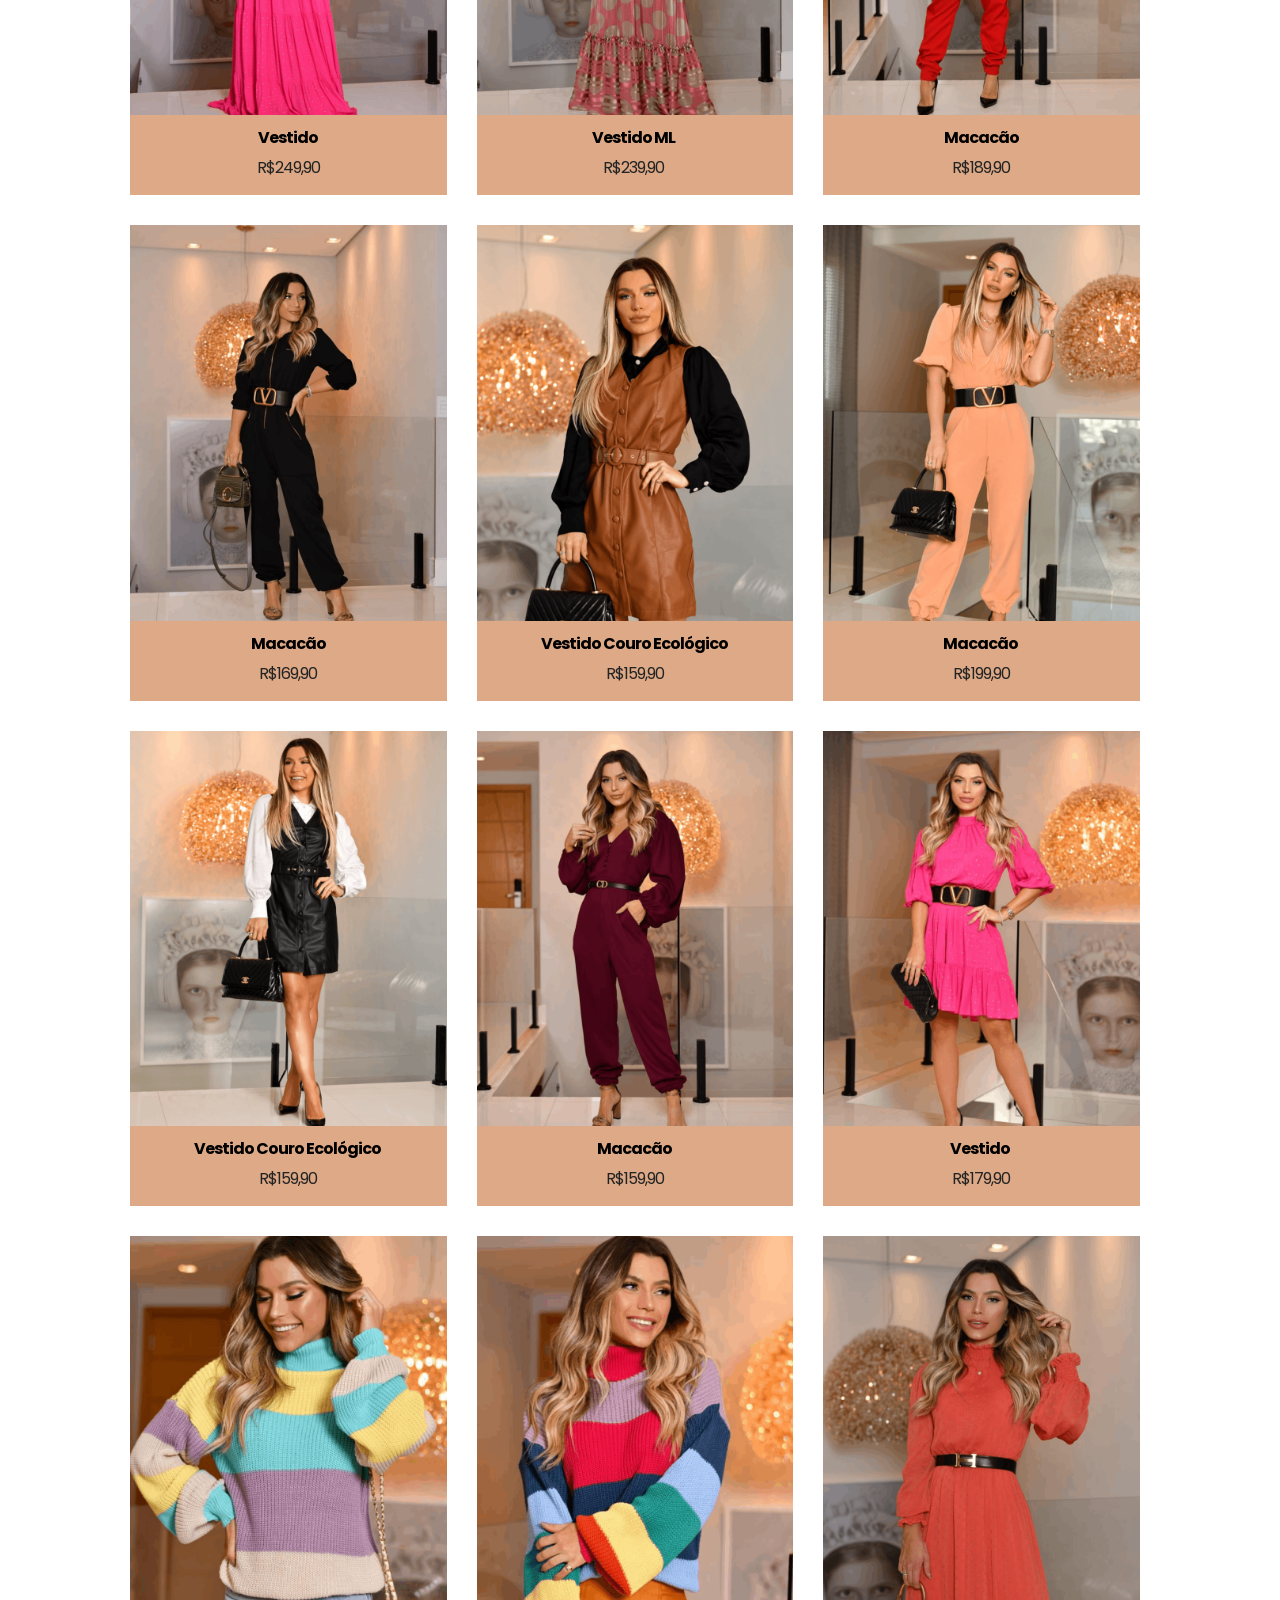
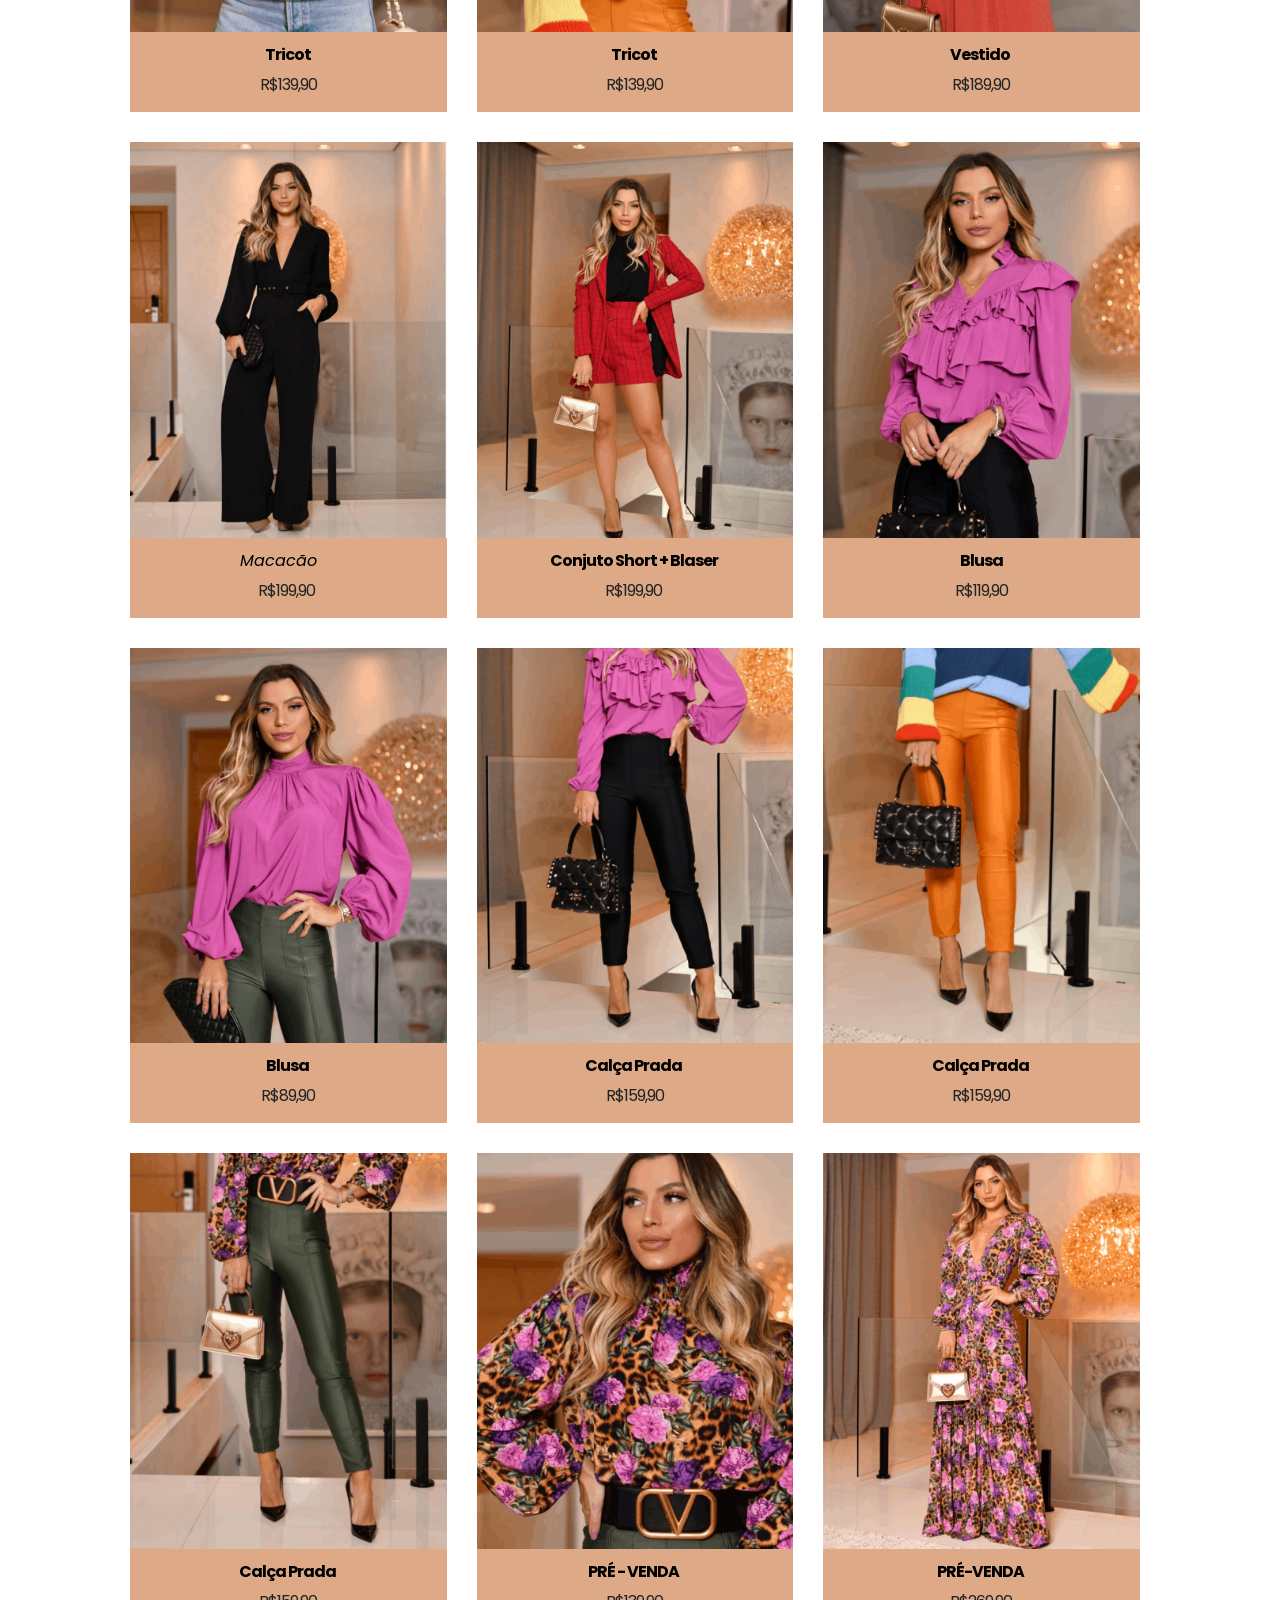
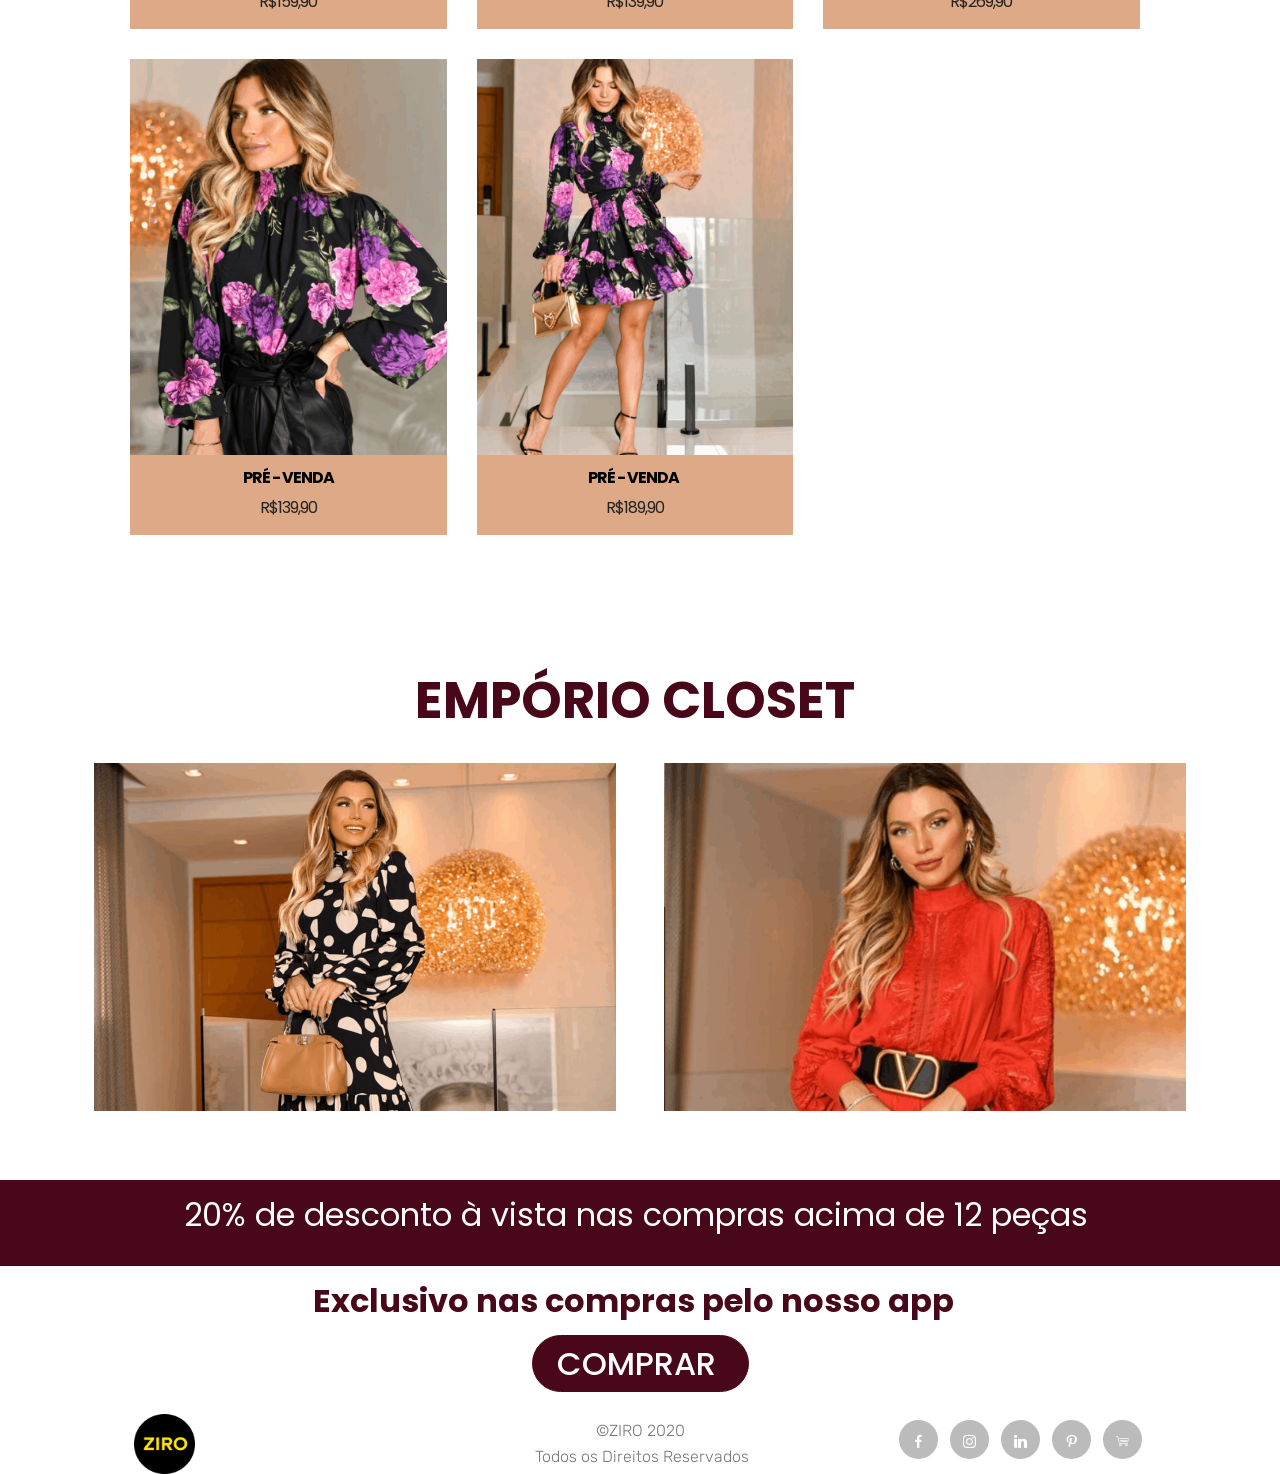
==== commit 5f341898: "Add files via upload" ====
--- a/index.html
+++ b/index.html
@@ -15,8 +15,8 @@
   <link rel="stylesheet" href="assets/bootstrap/css/bootstrap.min.css">
   <link rel="stylesheet" href="assets/bootstrap/css/bootstrap-grid.min.css">
   <link rel="stylesheet" href="assets/bootstrap/css/bootstrap-reboot.min.css">
+  <link rel="stylesheet" href="assets/dropdown/css/style.css">
   <link rel="stylesheet" href="assets/socicon/css/styles.css">
-  <link rel="stylesheet" href="assets/dropdown/css/style.css">
   <link rel="stylesheet" href="assets/theme/css/style.css">
   <link rel="stylesheet" href="assets/gallery/style.css">
   <link rel="preload" as="style" href="assets/mobirise/css/mbr-additional.css"><link rel="stylesheet" href="assets/mobirise/css/mbr-additional.css" type="text/css">
@@ -37,7 +37,7 @@
                     <img src="assets/images/social-media-1-164x164.png" alt="Mobirise" title="" style="height: 3.8rem;">
                 </a>
             </span>
-            <span class="navbar-caption-wrap"><a class="navbar-caption text-black display-2" href="index.html">ZIRO TREND&nbsp;</a></span>
+            <span class="navbar-caption-wrap"><a class="navbar-caption text-black display-2" href="index.html">ZIRO.APP</a></span>
         </div>
         
       <div class="collapse navbar-collapse" id="navbarSupportedContent">
@@ -57,7 +57,27 @@
     </nav>
 </section>
 
-<section class="cid-s0TLs6OSIV" id="info3-c" data-sortbtn="btn-primary">
+<section class="header5 cid-s1qbr6TnxI mbr-fullscreen mbr-parallax-background" id="header5-p" data-sortbtn="btn-primary">
+
+    
+
+    
+
+    <div class="container align-left">
+        <div class="row justify-content-center mbr-white">
+                <div class="mbr-white col-md-12">
+                    <h4 class="mbr-section-subtitle mbr-fonts-style align-left pb-2 display-1"></h4>
+                    <h1 class="mbr-section-title mbr-white mbr-fonts-style align-left mbr-bold display-1">CLOSET DELUXE</h1>
+                    
+                    <div class="mbr-section-btn align-left"><a class="btn btn-lg btn-primary display-4" href="https://ziro.app/marcas/closet-deluxe" target="_blank">CATÁLOGO</a></div>
+                </div>
+            </div>
+        </div>
+    
+    
+</section>
+
+<section class="cid-s1nljw4J7w" id="info3-o" data-sortbtn="btn-primary">
 
     
 
@@ -66,7 +86,22 @@
         <div class="row justify-content-center">
             <div class="col-12 col-md-12 align-center">
                 
-                <h2 class="mbr-section-title align-center mbr-fonts-style mbr-bold display-1"><p>NEWS FEVEREIRO | 20 &nbsp;</p></h2>
+                <h2 class="mbr-section-title align-center mbr-fonts-style mbr-bold display-2"><a href="https://ziro.app/marcas/closet-deluxe" target="_blank" class="text-white">ZIRO.APP</a><br><a href="https://ziro.app/marcas/closet-deluxe" target="_blank" class="text-white">20% de desconto à vista nas compras acima de 12 peças</a></h2>
+            </div>
+        </div>
+    </div>
+</section>
+
+<section class="cid-s0TLs6OSIV" id="info3-c" data-sortbtn="btn-primary">
+
+    
+
+    
+    <div class="container">
+        <div class="row justify-content-center">
+            <div class="col-12 col-md-12 align-center">
+                
+                <h2 class="mbr-section-title align-center mbr-fonts-style mbr-bold display-1"><p>&nbsp;OUTONO INVERNO 2020&nbsp;</p></h2>
             </div>
         </div>
     </div>
@@ -78,9 +113,85 @@
 
     <!-- <div class="big-container"> -->
     <div class="container">
-        <div class="mbr-shop"><!-- Shop Gallery --><div class="row mbr-shop__row col-md-12"><div class="wrapper-shop-items col-md-12"><div class="mbr-gallery-row"><div><div class="shop-items"><div class="mbr-gallery-item" data-tags="Impressionante" data-slide-to="0" data-seller="false"><div class="item_overlay" data-toggle="modal"></div><div class="galleryItem" data-toggle="modal"><div class="style_overlay"></div><div class="img_wraper"><img src="assets/images/1-7-800x1000-800x1000.png" alt="" title=""></div><span class="onsale mbr-fonts-style display-4" data-onsale="false" style="display: none;">SALE</span><div class="sidebar_wraper"><h4 class="item-title mbr-fonts-style mbr-text display-5">CLOSET DELUXE&nbsp;</h4><div class="price-block"><span class="shop-item-price mbr-fonts-style display-5"></span><span class="oldprice mbr-fonts-style display-7" style="display: none;">$38</span></div><div class="card-description">&nbsp;<br><br></div><div class="mbr-section-btn" buttons="0" style="display: none;"><a href="https://manylink.co/@ziromoda" class="btn btn-primary display-7">ver disponibilidade</a></div></div></div></div><div class="mbr-gallery-item" data-tags="Impressionante" data-slide-to="1" data-seller="false"><div class="item_overlay" data-toggle="modal"></div><div class="galleryItem" data-toggle="modal"><div class="style_overlay"></div><div class="img_wraper"><img src="assets/images/2-10-800x1000-800x1000.png" alt="" title=""></div><span class="onsale mbr-fonts-style display-4" data-onsale="false" style="display: none;">SALE</span><div class="sidebar_wraper"><h4 class="item-title mbr-fonts-style mbr-text display-5">CLOSET DELUXE&nbsp;</h4><div class="price-block"><span class="shop-item-price mbr-fonts-style display-5"></span><span class="oldprice mbr-fonts-style display-7" style="display: none;">$38</span></div><div class="card-description"><br><br></div><div class="mbr-section-btn" buttons="0" style="display: none;"><a href="https://manylink.co/@ziromoda" class="btn btn-primary display-7">ver disponibilidade</a></div></div></div></div><div class="mbr-gallery-item" data-tags="Impressionante" data-slide-to="2" data-seller="false"><div class="item_overlay" data-toggle="modal"></div><div class="galleryItem" data-toggle="modal"><div class="style_overlay"></div><div class="img_wraper"><img src="assets/images/3-7-800x1000-800x1000.png" alt="" title=""></div><span class="onsale mbr-fonts-style display-4" data-onsale="false" style="display: none;">SALE</span><div class="sidebar_wraper"><h4 class="item-title mbr-fonts-style mbr-text display-5">CLOESET DELUXE</h4><div class="price-block"><span class="shop-item-price mbr-fonts-style display-5"></span><span class="oldprice mbr-fonts-style display-7" style="display: none;">$38</span></div><div class="card-description"><br><br></div><div class="mbr-section-btn" buttons="0" style="display: none;"><a href="https://manylink.co/@ziromoda" class="btn btn-primary display-7">ver disponibilidade</a></div></div></div></div><div class="mbr-gallery-item" data-tags="Impressionante" data-slide-to="3" data-seller="false"><div class="item_overlay" data-toggle="modal"></div><div class="galleryItem" data-toggle="modal"><div class="style_overlay"></div><div class="img_wraper"><img src="assets/images/5-5-800x1000-800x1000.png" alt="" title=""></div><span class="onsale mbr-fonts-style display-4" data-onsale="false" style="display: none;">SALE</span><div class="sidebar_wraper"><h4 class="item-title mbr-fonts-style mbr-text display-5">SALGUNAMU&nbsp;</h4><div class="price-block"><span class="shop-item-price mbr-fonts-style display-5"></span><span class="oldprice mbr-fonts-style display-7" style="display: none;">$38</span></div><div class="card-description"><br><br></div><div class="mbr-section-btn" buttons="0" style="display: none;"><a href="https://manylink.co/@ziromoda" class="btn btn-primary display-7">ver disponibilidade</a></div></div></div></div><div class="mbr-gallery-item" data-tags="Impressionante" data-slide-to="4" data-seller="false"><div class="item_overlay" data-toggle="modal"></div><div class="galleryItem" data-toggle="modal"><div class="style_overlay"></div><div class="img_wraper"><img src="assets/images/6-6-800x1000-800x1000.png" alt="" title=""></div><span class="onsale mbr-fonts-style display-4" data-onsale="false" style="display: none;">SALE</span><div class="sidebar_wraper"><h4 class="item-title mbr-fonts-style mbr-text display-5">SALGUNAMU&nbsp;</h4><div class="price-block"><span class="shop-item-price mbr-fonts-style display-5"></span><span class="oldprice mbr-fonts-style display-7" style="display: none;">$38</span></div><div class="card-description"><br><br></div><div class="mbr-section-btn" buttons="0" style="display: none;"><a href="https://manylink.co/@ziromoda" class="btn btn-primary display-7">ver disponibilidade</a></div></div></div></div><div class="mbr-gallery-item" data-tags="Impressionante" data-slide-to="5" data-seller="false"><div class="item_overlay" data-toggle="modal"></div><div class="galleryItem" data-toggle="modal"><div class="style_overlay"></div><div class="img_wraper"><img src="assets/images/4-8-800x1000-800x1000.png" alt="" title=""></div><span class="onsale mbr-fonts-style display-4" data-onsale="false" style="display: none;">SALE</span><div class="sidebar_wraper"><h4 class="item-title mbr-fonts-style mbr-text display-5">SALGUNAMU</h4><div class="price-block"><span class="shop-item-price mbr-fonts-style display-5"></span><span class="oldprice mbr-fonts-style display-7" style="display: none;">$38</span></div><div class="card-description"><br><br></div><div class="mbr-section-btn" buttons="0" style="display: none;"><a href="https://manylink.co/@ziromoda" class="btn btn-primary display-7">ver disponibilidade</a></div></div></div></div><div class="mbr-gallery-item" data-tags="Impressionante" data-slide-to="6" data-seller="false"><div class="item_overlay" data-toggle="modal"></div><div class="galleryItem" data-toggle="modal"><div class="style_overlay"></div><div class="img_wraper"><img src="assets/images/7-6-800x1000-800x1000.png" alt="" title=""></div><span class="onsale mbr-fonts-style display-4" data-onsale="false" style="display: none;">SALE</span><div class="sidebar_wraper"><h4 class="item-title mbr-fonts-style mbr-text display-5">TUART&nbsp;</h4><div class="price-block"><span class="shop-item-price mbr-fonts-style display-5"></span><span class="oldprice mbr-fonts-style display-7" style="display: none;">$38</span></div><div class="card-description"><br><br></div><div class="mbr-section-btn" buttons="0" style="display: none;"><a href="https://manylink.co/@ziromoda" class="btn btn-primary display-7">ver disponibilidade</a></div></div></div></div><div class="mbr-gallery-item" data-tags="Impressionante" data-slide-to="7" data-seller="false"><div class="item_overlay" data-toggle="modal"></div><div class="galleryItem" data-toggle="modal"><div class="style_overlay"></div><div class="img_wraper"><img src="assets/images/8-1-800x1000-800x1000.png" alt="" title=""></div><span class="onsale mbr-fonts-style display-4" data-onsale="false" style="display: none;">SALE</span><div class="sidebar_wraper"><h4 class="item-title mbr-fonts-style mbr-text display-5">TUART</h4><div class="price-block"><span class="shop-item-price mbr-fonts-style display-5"></span><span class="oldprice mbr-fonts-style display-7" style="display: none;">$38</span></div><div class="card-description"><br><br></div><div class="mbr-section-btn" buttons="0" style="display: none;"><a href="https://manylink.co/@ziromoda" class="btn btn-primary display-7">ver disponibilidade</a></div></div></div></div><div class="mbr-gallery-item" data-tags="Impressionante" data-slide-to="8" data-seller="false"><div class="item_overlay" data-toggle="modal"></div><div class="galleryItem" data-toggle="modal"><div class="style_overlay"></div><div class="img_wraper"><img src="assets/images/9-2-800x1000-800x1000.png" alt="" title=""></div><span class="onsale mbr-fonts-style display-4" data-onsale="false" style="display: none;">SALE</span><div class="sidebar_wraper"><h4 class="item-title mbr-fonts-style mbr-text display-5">TUART&nbsp;</h4><div class="price-block"><span class="shop-item-price mbr-fonts-style display-5"></span><span class="oldprice mbr-fonts-style display-7" style="display: none;">$38</span></div><div class="card-description"><br><br></div><div class="mbr-section-btn" buttons="0" style="display: none;"><a href="https://manylink.co/@ziromoda" class="btn btn-primary display-7">ver disponibilidade</a></div></div></div></div><div class="mbr-gallery-item" data-tags="Impressionante" data-slide-to="9" data-seller="false"><div class="item_overlay" data-toggle="modal"></div><div class="galleryItem" data-toggle="modal"><div class="style_overlay"></div><div class="img_wraper"><img src="assets/images/10-2-800x1000-800x1000.png" alt="" title=""></div><span class="onsale mbr-fonts-style display-4" data-onsale="false" style="display: none;">SALE</span><div class="sidebar_wraper"><h4 class="item-title mbr-fonts-style mbr-text display-5">LE BLOG &nbsp;</h4><div class="price-block"><span class="shop-item-price mbr-fonts-style display-5"></span><span class="oldprice mbr-fonts-style display-7" style="display: none;">$38</span></div><div class="card-description"><br><br></div><div class="mbr-section-btn" buttons="0" style="display: none;"><a href="https://manylink.co/@ziromoda" class="btn btn-primary display-7">ver disponibilidade</a></div></div></div></div><div class="mbr-gallery-item" data-tags="Impressionante" data-slide-to="10" data-seller="false"><div class="item_overlay" data-toggle="modal"></div><div class="galleryItem" data-toggle="modal"><div class="style_overlay"></div><div class="img_wraper"><img src="assets/images/11-1-800x1000-800x1000.png" alt="" title=""></div><span class="onsale mbr-fonts-style display-4" data-onsale="false" style="display: none;">SALE</span><div class="sidebar_wraper"><h4 class="item-title mbr-fonts-style mbr-text display-5">LE BLOG &nbsp;</h4><div class="price-block"><span class="shop-item-price mbr-fonts-style display-5"></span><span class="oldprice mbr-fonts-style display-7" style="display: none;">$38</span></div><div class="card-description"><br><br></div><div class="mbr-section-btn" buttons="0" style="display: none;"><a href="https://manylink.co/@ziromoda" class="btn btn-primary display-7">ver disponibilidade</a></div></div></div></div><div class="mbr-gallery-item" data-tags="Impressionante" data-slide-to="11" data-seller="false"><div class="item_overlay" data-toggle="modal"></div><div class="galleryItem" data-toggle="modal"><div class="style_overlay"></div><div class="img_wraper"><img src="assets/images/12-1-800x1000-800x1000.png" alt="" title=""></div><span class="onsale mbr-fonts-style display-4" data-onsale="false" style="display: none;">SALE</span><div class="sidebar_wraper"><h4 class="item-title mbr-fonts-style mbr-text display-5">LE BLOG&nbsp;</h4><div class="price-block"><span class="shop-item-price mbr-fonts-style display-5"></span><span class="oldprice mbr-fonts-style display-7" style="display: none;">$38</span></div><div class="card-description">&nbsp;<br><br></div><div class="mbr-section-btn" buttons="0" style="display: none;"><a href="https://manylink.co/@ziromoda" class="btn btn-primary display-7">ver disponibilidade</a></div></div></div></div><div class="mbr-gallery-item" data-tags="Impressionante" data-slide-to="12" data-seller="false"><div class="item_overlay" data-toggle="modal"></div><div class="galleryItem" data-toggle="modal"><div class="style_overlay"></div><div class="img_wraper"><img src="assets/images/13-2-800x1000-800x1000.png" alt="" title=""></div><span class="onsale mbr-fonts-style display-4" data-onsale="false" style="display: none;">SALE</span><div class="sidebar_wraper"><h4 class="item-title mbr-fonts-style mbr-text display-5">BEM ME QUER</h4><div class="price-block"><span class="shop-item-price mbr-fonts-style display-5"></span><span class="oldprice mbr-fonts-style display-7" style="display: none;">$38</span></div><div class="card-description"><br><br></div><div class="mbr-section-btn" buttons="0" style="display: none;"><a href="https://manylink.co/@ziromoda" class="btn btn-primary display-7">ver disponibilidade</a></div></div></div></div><div class="mbr-gallery-item" data-tags="Impressionante" data-slide-to="13" data-seller="false"><div class="item_overlay" data-toggle="modal"></div><div class="galleryItem" data-toggle="modal"><div class="style_overlay"></div><div class="img_wraper"><img src="assets/images/14-1-800x1000-800x1000.png" alt="" title=""></div><span class="onsale mbr-fonts-style display-4" data-onsale="false" style="display: none;">SALE</span><div class="sidebar_wraper"><h4 class="item-title mbr-fonts-style mbr-text display-5">BEM ME QUER&nbsp;</h4><div class="price-block"><span class="shop-item-price mbr-fonts-style display-5"></span><span class="oldprice mbr-fonts-style display-7" style="display: none;">$38</span></div><div class="card-description">&nbsp;<br><br></div><div class="mbr-section-btn" buttons="0" style="display: none;"><a href="https://manylink.co/@ziromoda" class="btn btn-primary display-7">ver disponibilidade</a></div></div></div></div><div class="mbr-gallery-item" data-tags="Impressionante" data-slide-to="14" data-seller="false"><div class="item_overlay" data-toggle="modal"></div><div class="galleryItem" data-toggle="modal"><div class="style_overlay"></div><div class="img_wraper"><img src="assets/images/15-1-800x1000-800x1000.png" alt="" title=""></div><span class="onsale mbr-fonts-style display-4" data-onsale="false" style="display: none;">SALE</span><div class="sidebar_wraper"><h4 class="item-title mbr-fonts-style mbr-text display-5">BEM ME QUER &nbsp;</h4><div class="price-block"><span class="shop-item-price mbr-fonts-style display-5"></span><span class="oldprice mbr-fonts-style display-7" style="display: none;">$38</span></div><div class="card-description"><br><br></div><div class="mbr-section-btn" buttons="0" style="display: none;"><a href="https://manylink.co/@ziromoda" class="btn btn-primary display-7">ver disponibilidade</a></div></div></div></div></div></div><div class="clearfix"></div></div></div></div><!-- Lightbox --><div class="shopItemsModal_wraper" style="z-index: 2500;"><div class="shopItemsModalBg"></div><div class="shopItemsModal row"><div class="col-md-6 image-modal"></div><div class="col-md-6 text-modal"></div><div class="closeModal"><div class="close-modal-wrapper"></div></div></div></div></div>
-    </div>
-
+        <div class="mbr-shop" sorting=""><!-- Shop Gallery --><div class=" col-md-12 sort-buttons clearfix" style="display: none;"><div class="sort-buttons" style="display: none;"><div class="filter-by-d mbr-section-btn item-button" style="text-align: center;"><a class="btn btn-sm btn-primary disableSortButton" href="" style="position: relative; display: inline-block;">Classificação padrão</a></div><div class="filter-by-pu mbr-section-btn"><a class="btn btn-sm btn-primary-outline disableSortButton" href="">Preço: Mai barato / Mais caro</a></div><div class="filter-by-pd mbr-section-btn"><a class="btn btn-sm btn-primary-outline disableSortButton" href="">Preço: Mais Caro / Mais Barato</a></div></div></div><div class="row mbr-shop__row col-md-12"><div class="wrapper-shop-items col-md-12"><div class="mbr-gallery-row"><div><div class="shop-items"><div class="mbr-gallery-item" data-tags="Impressionante" data-slide-to="0" data-seller="false" data-price="249,90" data-oldprice="38"><div class="item_overlay" data-toggle="modal"></div><div class="galleryItem" data-toggle="modal"><div class="style_overlay"></div><div class="img_wraper"><img src="assets/images/3-5-800x1000-800x1000.png" alt="" title=""></div><span class="onsale mbr-fonts-style display-4" data-onsale="false" style="display: none;">SALE</span><div class="sidebar_wraper"><h4 class="item-title mbr-fonts-style mbr-text display-5">Vestido</h4><div class="price-block"><span class="shop-item-price mbr-fonts-style display-5">R$249,90</span><span class="oldprice mbr-fonts-style display-7" style="display: none;">$38</span></div><div class="card-description">P,M,G&nbsp;</div><div class="mbr-section-btn" buttons="0" style="display: none;"><a href="https://ziro.app/marcas/closet-deluxe" class="btn btn-primary display-7">Ver disponibilidade</a></div></div></div></div><div class="mbr-gallery-item" data-tags="Impressionante" data-slide-to="1" data-seller="false" data-price="239,90" data-oldprice="38"><div class="item_overlay" data-toggle="modal"></div><div class="galleryItem" data-toggle="modal"><div class="style_overlay"></div><div class="img_wraper"><img src="assets/images/2-8-800x1000-800x1000.png" alt="" title=""></div><span class="onsale mbr-fonts-style display-4" data-onsale="false" style="display: none;">SALE</span><div class="sidebar_wraper"><h4 class="item-title mbr-fonts-style mbr-text display-5">Vestido ML&nbsp;</h4><div class="price-block"><span class="shop-item-price mbr-fonts-style display-5">R$239,90&nbsp;</span><span class="oldprice mbr-fonts-style display-7" style="display: none;">$38</span></div><div class="card-description">P,M,G&nbsp;<br><br></div><div class="mbr-section-btn" buttons="0" style="display: none;"><a href="https://ziro.app/marcas/closet-deluxe" class="btn btn-primary display-7">ver disponibilidade</a></div></div></div></div><div class="mbr-gallery-item" data-tags="Impressionante" data-slide-to="2" data-seller="false" data-price="189,90" data-oldprice="38"><div class="item_overlay" data-toggle="modal"></div><div class="galleryItem" data-toggle="modal"><div class="style_overlay"></div><div class="img_wraper"><img src="assets/images/6-4-800x1000-800x1000.png" alt="" title=""></div><span class="onsale mbr-fonts-style display-4" data-onsale="false" style="display: none;">SALE</span><div class="sidebar_wraper"><h4 class="item-title mbr-fonts-style mbr-text display-5">Macacão</h4><div class="price-block"><span class="shop-item-price mbr-fonts-style display-5">R$189,90</span><span class="oldprice mbr-fonts-style display-7" style="display: none;">$38</span></div><div class="card-description">P,M,G&nbsp;</div><div class="mbr-section-btn" buttons="0" style="display: none;"><a href="https://ziro.app/marcas/closet-deluxe" class="btn btn-primary display-7">ver disponibilidade</a></div></div></div></div><div class="mbr-gallery-item" data-tags="Impressionante" data-slide-to="3" data-seller="false" data-price="169,90" data-oldprice="38"><div class="item_overlay" data-toggle="modal"></div><div class="galleryItem" data-toggle="modal"><div class="style_overlay"></div><div class="img_wraper"><img src="assets/images/1-6-800x1000-800x1000.png" alt="" title=""></div><span class="onsale mbr-fonts-style display-4" data-onsale="false" style="display: none;">SALE</span><div class="sidebar_wraper"><h4 class="item-title mbr-fonts-style mbr-text display-5">Macacão</h4><div class="price-block"><span class="shop-item-price mbr-fonts-style display-5">R$169,90</span><span class="oldprice mbr-fonts-style display-7" style="display: none;">$38</span></div><div class="card-description">P,M,G&nbsp;</div><div class="mbr-section-btn" buttons="0" style="display: none;"><a href="https://ziro.app/marcas/closet-deluxe" class="btn btn-primary display-7">ver disponibilidade</a></div></div></div></div><div class="mbr-gallery-item" data-tags="Impressionante" data-slide-to="4" data-seller="false" data-price="159,90" data-oldprice="38"><div class="item_overlay" data-toggle="modal"></div><div class="galleryItem" data-toggle="modal"><div class="style_overlay"></div><div class="img_wraper"><img src="assets/images/8-800x1000-800x1000.png" alt="" title=""></div><span class="onsale mbr-fonts-style display-4" data-onsale="false" style="display: none;">SALE</span><div class="sidebar_wraper"><h4 class="item-title mbr-fonts-style mbr-text display-5">Vestido Couro Ecológico</h4><div class="price-block"><span class="shop-item-price mbr-fonts-style display-5">R$159,90</span><span class="oldprice mbr-fonts-style display-7" style="display: none;">$38</span></div><div class="card-description">P,M,G&nbsp;</div><div class="mbr-section-btn" buttons="0" style="display: none;"><a href="https://ziro.app/marcas/closet-deluxe" class="btn btn-primary display-7">ver disponibilidade</a></div></div></div></div><div class="mbr-gallery-item" data-tags="Impressionante" data-slide-to="5" data-seller="false" data-price="199,90" data-oldprice="38"><div class="item_overlay" data-toggle="modal"></div><div class="galleryItem" data-toggle="modal"><div class="style_overlay"></div><div class="img_wraper"><img src="assets/images/10-800x1000-800x1000.png" alt="" title=""></div><span class="onsale mbr-fonts-style display-4" data-onsale="false" style="display: none;">SALE</span><div class="sidebar_wraper"><h4 class="item-title mbr-fonts-style mbr-text display-5">Macacão&nbsp;</h4><div class="price-block"><span class="shop-item-price mbr-fonts-style display-5">R$199,90</span><span class="oldprice mbr-fonts-style display-7" style="display: none;">$38</span></div><div class="card-description">P,M,G&nbsp;</div><div class="mbr-section-btn" buttons="0" style="display: none;"><a href="https://ziro.app/marcas/closet-deluxe" class="btn btn-primary display-7">ver disponibilidade</a></div></div></div></div><div class="mbr-gallery-item" data-tags="Impressionante" data-slide-to="6" data-seller="false" data-price="159,90" data-oldprice="38"><div class="item_overlay" data-toggle="modal"></div><div class="galleryItem" data-toggle="modal"><div class="style_overlay"></div><div class="img_wraper"><img src="assets/images/11-800x1000-800x1000.png" alt="" title=""></div><span class="onsale mbr-fonts-style display-4" data-onsale="false" style="display: none;">SALE</span><div class="sidebar_wraper"><h4 class="item-title mbr-fonts-style mbr-text display-5">Vestido Couro Ecológico&nbsp;</h4><div class="price-block"><span class="shop-item-price mbr-fonts-style display-5">R$159,90</span><span class="oldprice mbr-fonts-style display-7" style="display: none;">$38</span></div><div class="card-description"><p>P,M,G</p></div><div class="mbr-section-btn" buttons="0" style="display: none;"><a href="https://ziro.app/marcas/closet-deluxe" class="btn btn-primary display-7">ver disponibilidade</a></div></div></div></div><div class="mbr-gallery-item" data-tags="Impressionante" data-slide-to="7" data-seller="false" data-price="159,90" data-oldprice="38"><div class="item_overlay" data-toggle="modal"></div><div class="galleryItem" data-toggle="modal"><div class="style_overlay"></div><div class="img_wraper"><img src="assets/images/13-800x1000-800x1000.png" alt="" title=""></div><span class="onsale mbr-fonts-style display-4" data-onsale="false" style="display: none;">SALE</span><div class="sidebar_wraper"><h4 class="item-title mbr-fonts-style mbr-text display-5">Macacão</h4><div class="price-block"><span class="shop-item-price mbr-fonts-style display-5">R$159,90</span><span class="oldprice mbr-fonts-style display-7" style="display: none;">$38</span></div><div class="card-description">P,M,G&nbsp;</div><div class="mbr-section-btn" buttons="0" style="display: none;"><a href="https://ziro.app/marcas/closet-deluxe" class="btn btn-primary display-7">ver disponibilidade</a></div></div></div></div><div class="mbr-gallery-item" data-tags="Impressionante" data-slide-to="8" data-seller="false" data-price="179,90" data-oldprice="38"><div class="item_overlay" data-toggle="modal"></div><div class="galleryItem" data-toggle="modal"><div class="style_overlay"></div><div class="img_wraper"><img src="assets/images/12-800x1000-800x1000.png" alt="" title=""></div><span class="onsale mbr-fonts-style display-4" data-onsale="false" style="display: none;">SALE</span><div class="sidebar_wraper"><h4 class="item-title mbr-fonts-style mbr-text display-5">Vestido&nbsp;</h4><div class="price-block"><span class="shop-item-price mbr-fonts-style display-5">R$179,90</span><span class="oldprice mbr-fonts-style display-7" style="display: none;">$38</span></div><div class="card-description">P,M,G&nbsp;</div><div class="mbr-section-btn" buttons="0" style="display: none;"><a href="https://ziro.app/marcas/closet-deluxe" class="btn btn-primary display-7">ver disponibilidade</a></div></div></div></div><div class="mbr-gallery-item" data-tags="Impressionante" data-slide-to="9" data-seller="false" data-price="139,90" data-oldprice="38"><div class="item_overlay" data-toggle="modal"></div><div class="galleryItem" data-toggle="modal"><div class="style_overlay"></div><div class="img_wraper"><img src="assets/images/14-800x1000-800x1000.png" alt="" title=""></div><span class="onsale mbr-fonts-style display-4" data-onsale="false" style="display: none;">SALE</span><div class="sidebar_wraper"><h4 class="item-title mbr-fonts-style mbr-text display-5">Tricot</h4><div class="price-block"><span class="shop-item-price mbr-fonts-style display-5">R$139,90</span><span class="oldprice mbr-fonts-style display-7" style="display: none;">$38</span></div><div class="card-description">U</div><div class="mbr-section-btn" buttons="0" style="display: none;"><a href="https://ziro.app/marcas/closet-deluxe" class="btn btn-primary display-7">ver disponibilidade</a></div></div></div></div><div class="mbr-gallery-item" data-tags="Impressionante" data-slide-to="10" data-seller="false" data-price="139,90" data-oldprice="38"><div class="item_overlay" data-toggle="modal"></div><div class="galleryItem" data-toggle="modal"><div class="style_overlay"></div><div class="img_wraper"><img src="assets/images/15-800x1000-800x1000.png" alt="" title=""></div><span class="onsale mbr-fonts-style display-4" data-onsale="false" style="display: none;">SALE</span><div class="sidebar_wraper"><h4 class="item-title mbr-fonts-style mbr-text display-5">Tricot&nbsp;</h4><div class="price-block"><span class="shop-item-price mbr-fonts-style display-5">R$139,90</span><span class="oldprice mbr-fonts-style display-7" style="display: none;">$38</span></div><div class="card-description">M</div><div class="mbr-section-btn" buttons="0" style="display: none;"><a href="https://ziro.app/marcas/closet-deluxe" class="btn btn-primary display-7">ver disponibilidade</a></div></div></div></div><div class="mbr-gallery-item" data-tags="Impressionante" data-slide-to="11" data-seller="false" data-price="189,90" data-oldprice="38"><div class="item_overlay" data-toggle="modal"></div><div class="galleryItem" data-toggle="modal"><div class="style_overlay"></div><div class="img_wraper"><img src="assets/images/5-3-800x1000-800x1000.png" alt="" title=""></div><span class="onsale mbr-fonts-style display-4" data-onsale="false" style="display: none;">SALE</span><div class="sidebar_wraper"><h4 class="item-title mbr-fonts-style mbr-text display-5">Vestido&nbsp;</h4><div class="price-block"><span class="shop-item-price mbr-fonts-style display-5">R$189,90</span><span class="oldprice mbr-fonts-style display-7" style="display: none;">$38</span></div><div class="card-description">P,M,G&nbsp;<br><br></div><div class="mbr-section-btn" buttons="0" style="display: none;"><a href="https://ziro.app/marcas/closet-deluxe" class="btn btn-primary display-7">ver disponibilidade</a></div></div></div></div><div class="mbr-gallery-item" data-tags="Impressionante" data-slide-to="12" data-seller="false" data-price="199,90" data-oldprice="38"><div class="item_overlay" data-toggle="modal"></div><div class="galleryItem" data-toggle="modal"><div class="style_overlay"></div><div class="img_wraper"><img src="assets/images/9-800x1000-800x1000.png" alt="" title=""></div><span class="onsale mbr-fonts-style display-4" data-onsale="false" style="display: none;">SALE</span><div class="sidebar_wraper"><h4 class="item-title mbr-fonts-style mbr-text display-5"><p>Macacão&nbsp;&nbsp;&nbsp;&nbsp;</p></h4><div class="price-block"><span class="shop-item-price mbr-fonts-style display-5">R$199,90&nbsp;</span><span class="oldprice mbr-fonts-style display-7" style="display: none;">$38</span></div><div class="card-description">P,M,G&nbsp;<br><br></div><div class="mbr-section-btn" buttons="0" style="display: none;"><a href="https://ziro.app/marcas/closet-deluxe" class="btn btn-primary display-7">ver disponibilidade</a></div></div></div></div><div class="mbr-gallery-item" data-tags="Impressionante" data-slide-to="13" data-seller="false" data-price="199,90" data-oldprice="38"><div class="item_overlay" data-toggle="modal"></div><div class="galleryItem" data-toggle="modal"><div class="style_overlay"></div><div class="img_wraper"><img src="assets/images/7-4-800x1000-800x1000.png" alt="" title=""></div><span class="onsale mbr-fonts-style display-4" data-onsale="false" style="display: none;">SALE</span><div class="sidebar_wraper"><h4 class="item-title mbr-fonts-style mbr-text display-5">Conjuto Short + Blaser&nbsp;</h4><div class="price-block"><span class="shop-item-price mbr-fonts-style display-5">R$199,90&nbsp;</span><span class="oldprice mbr-fonts-style display-7" style="display: none;">$38</span></div><div class="card-description">P,M,G&nbsp;<br><br></div><div class="mbr-section-btn" buttons="0" style="display: none;"><a href="https://ziro.app/marcas/closet-deluxe" class="btn btn-primary display-7">ver disponibilidade</a></div></div></div></div><div class="mbr-gallery-item" data-tags="Impressionante" data-slide-to="14" data-seller="false" data-price="119,90" data-oldprice="38"><div class="item_overlay" data-toggle="modal"></div><div class="galleryItem" data-toggle="modal"><div class="style_overlay"></div><div class="img_wraper"><img src="assets/images/4-7-800x1000-800x1000.png" alt="" title=""></div><span class="onsale mbr-fonts-style display-4" data-onsale="false" style="display: none;">SALE</span><div class="sidebar_wraper"><h4 class="item-title mbr-fonts-style mbr-text display-5">Blusa</h4><div class="price-block"><span class="shop-item-price mbr-fonts-style display-5">R$119,90</span><span class="oldprice mbr-fonts-style display-7" style="display: none;">$38</span></div><div class="card-description">P,M,G&nbsp;<br><br></div><div class="mbr-section-btn" buttons="0" style="display: none;"><a href="https://ziro.app/marcas/closet-deluxe" class="btn btn-primary display-7">ver disponibilidade</a></div></div></div></div><div class="mbr-gallery-item" data-tags="Impressionante" data-slide-to="15" data-seller="false" data-price="89,90" data-oldprice="38"><div class="item_overlay" data-toggle="modal"></div><div class="galleryItem" data-toggle="modal"><div class="style_overlay"></div><div class="img_wraper"><img src="assets/images/sale-800x1000-800x1000.png" alt="" title=""></div><span class="onsale mbr-fonts-style display-4" data-onsale="false" style="display: none;">SALE</span><div class="sidebar_wraper"><h4 class="item-title mbr-fonts-style mbr-text display-5">Blusa&nbsp;</h4><div class="price-block"><span class="shop-item-price mbr-fonts-style display-5">R$89,90</span><span class="oldprice mbr-fonts-style display-7" style="display: none;">$38</span></div><div class="card-description">P,M,G&nbsp;<br><br></div><div class="mbr-section-btn" buttons="0" style="display: none;"><a href="https://ziro.app/marcas/closet-deluxe" class="btn btn-primary display-7">ver disponibilidade</a></div></div></div></div><div class="mbr-gallery-item" data-tags="Impressionante" data-slide-to="16" data-seller="false" data-price="159,90" data-oldprice="38"><div class="item_overlay" data-toggle="modal"></div><div class="galleryItem" data-toggle="modal"><div class="style_overlay"></div><div class="img_wraper"><img src="assets/images/sale-1-800x1000-800x1000.png" alt="" title=""></div><span class="onsale mbr-fonts-style display-4" data-onsale="false" style="display: none;">SALE</span><div class="sidebar_wraper"><h4 class="item-title mbr-fonts-style mbr-text display-5">Calça Prada&nbsp;</h4><div class="price-block"><span class="shop-item-price mbr-fonts-style display-5">R$159,90</span><span class="oldprice mbr-fonts-style display-7" style="display: none;">$38</span></div><div class="card-description">P,M,G&nbsp;<br><br></div><div class="mbr-section-btn" buttons="0" style="display: none;"><a href="https://ziro.app/marcas/closet-deluxe" class="btn btn-primary display-7">ver disponibilidade</a></div></div></div></div><div class="mbr-gallery-item" data-tags="Impressionante" data-slide-to="17" data-seller="false" data-price="159,90" data-oldprice="38"><div class="item_overlay" data-toggle="modal"></div><div class="galleryItem" data-toggle="modal"><div class="style_overlay"></div><div class="img_wraper"><img src="assets/images/sale-2-800x1000-800x1000.png" alt="" title=""></div><span class="onsale mbr-fonts-style display-4" data-onsale="false" style="display: none;">SALE</span><div class="sidebar_wraper"><h4 class="item-title mbr-fonts-style mbr-text display-5">Calça Prada&nbsp;</h4><div class="price-block"><span class="shop-item-price mbr-fonts-style display-5">R$159,90</span><span class="oldprice mbr-fonts-style display-7" style="display: none;">$38</span></div><div class="card-description">P,M,G&nbsp;<br><br></div><div class="mbr-section-btn" buttons="0" style="display: none;"><a href="https://ziro.app/marcas/closet-deluxe" class="btn btn-primary display-7">ver disponibilidade</a></div></div></div></div><div class="mbr-gallery-item" data-tags="Impressionante" data-slide-to="18" data-seller="false" data-price="159,90" data-oldprice="38"><div class="item_overlay" data-toggle="modal"></div><div class="galleryItem" data-toggle="modal"><div class="style_overlay"></div><div class="img_wraper"><img src="assets/images/22-800x1000-800x1000.png" alt="" title=""></div><span class="onsale mbr-fonts-style display-4" data-onsale="false" style="display: none;">SALE</span><div class="sidebar_wraper"><h4 class="item-title mbr-fonts-style mbr-text display-5">Calça Prada&nbsp;</h4><div class="price-block"><span class="shop-item-price mbr-fonts-style display-5">R$159,90</span><span class="oldprice mbr-fonts-style display-7" style="display: none;">$38</span></div><div class="card-description">P,M,G&nbsp;<br><br></div><div class="mbr-section-btn" buttons="0" style="display: none;"><a href="https://ziro.app/marcas/closet-deluxe" class="btn btn-primary display-7">ver disponibilidade</a></div></div></div></div><div class="mbr-gallery-item" data-tags="Impressionante" data-slide-to="19" data-seller="false" data-price="139,90" data-oldprice="38"><div class="item_overlay" data-toggle="modal"></div><div class="galleryItem" data-toggle="modal"><div class="style_overlay"></div><div class="img_wraper"><img src="assets/images/21-800x1000-800x1000.png" alt="" title=""></div><span class="onsale mbr-fonts-style display-4" data-onsale="false" style="display: none;">SALE</span><div class="sidebar_wraper"><h4 class="item-title mbr-fonts-style mbr-text display-5">PRÉ - VENDA&nbsp;</h4><div class="price-block"><span class="shop-item-price mbr-fonts-style display-5">R$139,90</span><span class="oldprice mbr-fonts-style display-7" style="display: none;">$38</span></div><div class="card-description"><p>Blusa &nbsp;</p><p><br></p><p>P,M,G&nbsp;</p><p><br></p><p>Pedido sob encomenda&nbsp;<br><br></p></div><div class="mbr-section-btn" buttons="0" style="display: none;"><a href="https://ziro.app/marcas/closet-deluxe" class="btn btn-primary display-7">ver disponibilidade</a></div></div></div></div><div class="mbr-gallery-item" data-tags="Impressionante" data-slide-to="20" data-seller="false" data-price="269,90" data-oldprice="38"><div class="item_overlay" data-toggle="modal"></div><div class="galleryItem" data-toggle="modal"><div class="style_overlay"></div><div class="img_wraper"><img src="assets/images/20-800x1000-800x1000.png" alt="" title=""></div><span class="onsale mbr-fonts-style display-4" data-onsale="false" style="display: none;">SALE</span><div class="sidebar_wraper"><h4 class="item-title mbr-fonts-style mbr-text display-5">PRÉ-VENDA&nbsp;</h4><div class="price-block"><span class="shop-item-price mbr-fonts-style display-5">R$269,90</span><span class="oldprice mbr-fonts-style display-7" style="display: none;">$38</span></div><div class="card-description"><p>Vestido&nbsp;</p><p><br></p><p>P,M,G&nbsp;<br><br></p><p>Pedido sob encomenda</p></div><div class="mbr-section-btn" buttons="0" style="display: none;"><a href="https://ziro.app/marcas/closet-deluxe" class="btn btn-primary display-7">ver disponibilidade</a></div></div></div></div><div class="mbr-gallery-item" data-tags="Impressionante" data-slide-to="21" data-seller="false" data-price="139,90" data-oldprice="38"><div class="item_overlay" data-toggle="modal"></div><div class="galleryItem" data-toggle="modal"><div class="style_overlay"></div><div class="img_wraper"><img src="assets/images/18-800x1000-800x1000.png" alt="" title=""></div><span class="onsale mbr-fonts-style display-4" data-onsale="false" style="display: none;">SALE</span><div class="sidebar_wraper"><h4 class="item-title mbr-fonts-style mbr-text display-5">PRÉ - VENDA</h4><div class="price-block"><span class="shop-item-price mbr-fonts-style display-5">R$139,90</span><span class="oldprice mbr-fonts-style display-7" style="display: none;">$38</span></div><div class="card-description"><p>&nbsp;Blusa &nbsp;</p><p><br></p><p>P,M,G&nbsp;<br><br></p><p>Pedido sob encomenda</p></div><div class="mbr-section-btn" buttons="0" style="display: none;"><a href="https://ziro.app/marcas/closet-deluxe" class="btn btn-primary display-7">ver disponibilidade</a></div></div></div></div><div class="mbr-gallery-item" data-tags="Impressionante" data-slide-to="22" data-seller="false" data-price="189,90" data-oldprice="38"><div class="item_overlay" data-toggle="modal"></div><div class="galleryItem" data-toggle="modal"><div class="style_overlay"></div><div class="img_wraper"><img src="assets/images/19-800x1000-800x1000.png" alt="" title=""></div><span class="onsale mbr-fonts-style display-4" data-onsale="false" style="display: none;">SALE</span><div class="sidebar_wraper"><h4 class="item-title mbr-fonts-style mbr-text display-5">PRÉ - VENDA&nbsp;</h4><div class="price-block"><span class="shop-item-price mbr-fonts-style display-5">R$189,90</span><span class="oldprice mbr-fonts-style display-7" style="display: none;">$38</span></div><div class="card-description"><p>Vestido</p><p><br></p><p>P,M,G&nbsp;<br><br></p><p>Pedido sob encomenda</p></div><div class="mbr-section-btn" buttons="0" style="display: none;"><a href="https://ziro.app/marcas/closet-deluxe" class="btn btn-primary display-7">ver disponibilidade</a></div></div></div></div></div></div><div class="clearfix"></div></div></div></div><!-- Lightbox --><div class="shopItemsModal_wraper" style="z-index: 2500;"><div class="shopItemsModalBg"></div><div class="shopItemsModal row"><div class="col-md-6 image-modal"></div><div class="col-md-6 text-modal"></div><div class="closeModal"><div class="close-modal-wrapper"></div></div></div></div></div>
+    </div>
+
+</section>
+
+<section class="features9 popup-btn-cards cid-qInZUFhVFJ" id="features9-9" data-sortbtn="btn-primary">
+
+    
+
+    
+    <div class="container">
+        <h2 class="align-center mbr-fonts-style mbr-section-title display-1"><strong>EMPÓRIO CLOSET&nbsp;</strong></h2>
+        
+        
+        <div class="row main justify-content-center">
+            <div class="col-lg-6 p-4">
+                <div class="image-element card-wrapper">
+                    <img src="assets/images/1-1-1044x696.png" alt="" title="">
+                    <div class="mbr-overlay card-overlay"></div>
+                    <div class="wrapper">
+                        <h3 class="card-title mbr-fonts-style align-left mbr-white display-2"></h3>
+                        <div class="collapsed-content">
+                            
+                            <div class="mbr-section-btn"><a class="btn btn-md btn-primary display-4" href="https://ziro.app/marcas/closet-deluxe" target="_blank">VER COLEÇÃO&nbsp;</a></div>
+                        </div>
+                   </div>
+               </div>
+            </div>
+            <div class="col-lg-6 p-4">
+                <div class="image-element card-wrapper">
+                    <img src="assets/images/2-1-1044x696.png" alt="" title="">
+                    <div class="mbr-overlay card-overlay"></div>
+                    <div class="wrapper">
+                        <h3 class="card-title mbr-fonts-style align-left mbr-white display-2"></h3>
+                        <div class="collapsed-content">
+                            
+                            <div class="mbr-section-btn"><a class="btn btn-md btn-primary display-4" href="https://ziro.app/marcas/closet-deluxe" target="_blank">VER COLEÇÃO</a></div>
+                        </div>
+                    </div>
+                </div>
+            </div>
+        </div>
+    </div>
+</section>
+
+<section class="cid-s0HLG484J1" id="info4-7" data-sortbtn="btn-primary">
+
+    
+
+    
+    <div class="container">
+        <div class="row justify-content-center">
+            <div class="col-12 col-md-12">
+                <h3 class="mbr-section-subtitle mbr-fonts-style pb-2 mbr-light align-center display-5"></h3>
+                <h2 class="align-center mbr-fonts-style mbr-section-title display-2">20% de desconto à vista nas compras acima de 12 peças&nbsp;</h2>
+            </div>
+
+            <div class="col-12 col-md-12 pt-4">
+                <div class="row justify-content-center">
+                    <ul class="list-inline align-center">
+                        
+                        
+                        
+                        
+                        
+                        
+                        
+                        
+                        
+                        
+                        
+                        
+                        
+                    
+                    </ul>
+                </div>
+            </div>
+        </div>
+    </div>
 </section>
 
 <section class="cid-s0TE81MaFV" id="content7-a" data-sortbtn="btn-primary">
@@ -92,7 +203,7 @@
         <div class="row justify-content-center">
             <div class="col-12 col-md-12 align-center">
                 <h3 class="mbr-section-subtitle align-center mbr-fonts-style pb-2 display-5"></h3>
-                <h2 class="mbr-section-title align-center mbr-fonts-style mbr-bold display-2">Fale com o seu assessor &nbsp;&nbsp;<br></h2>
+                <h2 class="mbr-section-title align-center mbr-fonts-style mbr-bold display-2">Exclusivo nas compras pelo nosso app &nbsp;<br></h2>
             </div>
         </div>
     </div>
@@ -105,7 +216,7 @@
     <div class="container-fluid">
         <div class="row justify-content-center">
             <div class="col-12 col-lg-10">
-                <div class="mbr-section-btn align-center"><a class="btn btn-primary display-2" href="https://ziro.app/marcas/closet-deluxe" target="_blank">WhatsApp&nbsp;</a></div>
+                <div class="mbr-section-btn align-center"><a class="btn btn-primary display-2" href="https://ziro.app/marcas/closet-deluxe" target="_blank">COMPRAR&nbsp;</a></div>
             </div>
         </div>
     </div>
@@ -163,10 +274,12 @@
   <script src="assets/popper/popper.min.js"></script>
   <script src="assets/bootstrap/js/bootstrap.min.js"></script>
   <script src="assets/smoothscroll/smooth-scroll.js"></script>
-  <script src="assets/touchswipe/jquery.touch-swipe.min.js"></script>
-  <script src="assets/mobirise-shop/script.js"></script>
+  <script src="assets/parallax/jarallax.min.js"></script>
   <script src="assets/dropdown/js/nav-dropdown.js"></script>
   <script src="assets/dropdown/js/navbar-dropdown.js"></script>
+  <script src="assets/mobirise-shop/script.js"></script>
+  <script src="assets/mbr-popup-btns/mbr-popup-btns.js"></script>
+  <script src="assets/touchswipe/jquery.touch-swipe.min.js"></script>
   <script src="assets/theme/js/script.js"></script>
   <script src="assets/gallery/player.min.js"></script>
   <script src="assets/gallery/script.js"></script>
--- a/assets/mobirise/css/mbr-additional.css
+++ b/assets/mobirise/css/mbr-additional.css
@@ -96,7 +96,7 @@
   border-radius: 3px;
 }
 .bg-primary {
-  background-color: #f2ec07 !important;
+  background-color: #490819 !important;
 }
 .bg-success {
   background-color: #365c9a !important;
@@ -113,22 +113,22 @@
 .btn-primary,
 .btn-primary:active,
 .btn-primary.active {
-  background-color: #f2ec07 !important;
-  border-color: #f2ec07 !important;
-  color: #000000 !important;
+  background-color: #490819 !important;
+  border-color: #490819 !important;
+  color: #ffffff !important;
 }
 .btn-primary:hover,
 .btn-primary:focus,
 .btn-primary.focus {
-  color: #000000 !important;
-  background-color: #a8a305 !important;
-  border-color: #a8a305 !important;
+  color: #ffffff !important;
+  background-color: #040001 !important;
+  border-color: #040001 !important;
 }
 .btn-primary.disabled,
 .btn-primary:disabled {
-  color: #000000 !important;
-  background-color: #a8a305 !important;
-  border-color: #a8a305 !important;
+  color: #ffffff !important;
+  background-color: #040001 !important;
+  border-color: #040001 !important;
 }
 .btn-secondary,
 .btn-secondary:active,
@@ -288,21 +288,21 @@
 .btn-primary-outline:active,
 .btn-primary-outline.active {
   background: none;
-  border-color: #8f8b04;
-  color: #8f8b04 !important;
+  border-color: #000000;
+  color: #000000 !important;
 }
 .btn-primary-outline:hover,
 .btn-primary-outline:focus,
 .btn-primary-outline.focus {
-  color: #000000 !important;
-  background-color: #f2ec07;
-  border-color: #f2ec07;
+  color: #ffffff !important;
+  background-color: #490819;
+  border-color: #490819;
 }
 .btn-primary-outline.disabled,
 .btn-primary-outline:disabled {
-  color: #000000 !important;
-  background-color: #f2ec07 !important;
-  border-color: #f2ec07 !important;
+  color: #ffffff !important;
+  background-color: #490819 !important;
+  border-color: #490819 !important;
 }
 .btn-secondary-outline,
 .btn-secondary-outline:active,
@@ -439,7 +439,7 @@
   border-color: #ffffff;
 }
 .text-primary {
-  color: #f2ec07 !important;
+  color: #490819 !important;
 }
 .text-secondary {
   color: #ca4336 !important;
@@ -464,7 +464,7 @@
 }
 a.text-primary:hover,
 a.text-primary:focus {
-  color: #8f8b04 !important;
+  color: #000000 !important;
 }
 a.text-secondary:hover,
 a.text-secondary:focus {
@@ -520,9 +520,9 @@
   border-radius: 100px !important;
 }
 .mbr-gallery-filter li.active .btn {
-  background-color: #f2ec07;
-  border-color: #f2ec07;
-  color: #131201;
+  background-color: #490819;
+  border-color: #490819;
+  color: #ffffff;
 }
 .mbr-gallery-filter li.active .btn:focus {
   box-shadow: none;
@@ -532,11 +532,11 @@
 }
 a,
 a:hover {
-  color: #f2ec07;
+  color: #490819;
 }
 .mbr-plan-header.bg-primary .mbr-plan-subtitle,
 .mbr-plan-header.bg-primary .mbr-plan-price-desc {
-  color: #fdfcc8;
+  color: #eb4b75;
 }
 .mbr-plan-header.bg-success .mbr-plan-subtitle,
 .mbr-plan-header.bg-success .mbr-plan-price-desc {
@@ -563,7 +563,7 @@
   font-size: 1rem;
 }
 blockquote {
-  border-color: #f2ec07;
+  border-color: #490819;
 }
 ul,
 ol,
@@ -598,8 +598,8 @@
 }
 .jq-selectbox li:hover,
 .jq-selectbox li.selected {
-  background-color: #f2ec07;
-  color: #000000;
+  background-color: #490819;
+  color: #ffffff;
 }
 .jq-selectbox .jq-selectbox__trigger-arrow,
 .jq-number__spin.minus:after,
@@ -611,14 +611,14 @@
 .jq-selectbox:hover .jq-selectbox__trigger-arrow,
 .jq-number__spin.minus:hover:after,
 .jq-number__spin.plus:hover:after {
-  border-top-color: #f2ec07;
-  border-bottom-color: #f2ec07;
+  border-top-color: #490819;
+  border-bottom-color: #490819;
 }
 .xdsoft_datetimepicker .xdsoft_calendar td.xdsoft_default,
 .xdsoft_datetimepicker .xdsoft_calendar td.xdsoft_current,
 .xdsoft_datetimepicker .xdsoft_timepicker .xdsoft_time_box > div > div.xdsoft_current {
-  color: #000000 !important;
-  background-color: #f2ec07 !important;
+  color: #ffffff !important;
+  background-color: #490819 !important;
   box-shadow: none !important;
 }
 .xdsoft_datetimepicker .xdsoft_calendar td:hover,
@@ -647,10 +647,34 @@
   top: 50%;
   left: 50%;
   transform: translateX(-50%) translateY(-50%);
-  background-image: url("data:image/svg+xml;charset=UTF-8,%3csvg width='32' height='32' viewBox='0 0 64 64' xmlns='http://www.w3.org/2000/svg' stroke='%23f2ec07' %3e%3cg fill='none' fill-rule='evenodd'%3e%3cg transform='translate(16 16)' stroke-width='2'%3e%3ccircle stroke-opacity='.5' cx='16' cy='16' r='16'/%3e%3cpath d='M32 16c0-9.94-8.06-16-16-16'%3e%3canimateTransform attributeName='transform' type='rotate' from='0 16 16' to='360 16 16' dur='1s' repeatCount='indefinite'/%3e%3c/path%3e%3c/g%3e%3c/g%3e%3c/svg%3e");
+  background-image: url("data:image/svg+xml;charset=UTF-8,%3csvg width='32' height='32' viewBox='0 0 64 64' xmlns='http://www.w3.org/2000/svg' stroke='%23490819' %3e%3cg fill='none' fill-rule='evenodd'%3e%3cg transform='translate(16 16)' stroke-width='2'%3e%3ccircle stroke-opacity='.5' cx='16' cy='16' r='16'/%3e%3cpath d='M32 16c0-9.94-8.06-16-16-16'%3e%3canimateTransform attributeName='transform' type='rotate' from='0 16 16' to='360 16 16' dur='1s' repeatCount='indefinite'/%3e%3c/path%3e%3c/g%3e%3c/g%3e%3c/svg%3e");
 }
 section.lazy-placeholder:after {
   opacity: 0.5;
+}
+.cid-s1qbr6TnxI {
+  background-image: url("../../../assets/images/design-sem-nome-13-1920x1281.png");
+}
+.cid-s1qbr6TnxI .mbr-overlay {
+  background: #879a9f;
+}
+.cid-s1qbr6TnxI .mbr-section-title {
+  letter-spacing: -1px;
+  color: #490819;
+}
+.cid-s1qbr6TnxI .mbr-section-subtitle {
+  color: #490819;
+}
+.cid-s1nljw4J7w {
+  padding-top: 45px;
+  padding-bottom: 45px;
+  background-color: #490819;
+}
+.cid-s1nljw4J7w .mbr-section-subtitle {
+  color: #767676;
+}
+.cid-s1nljw4J7w .mbr-section-title {
+  color: #ffffff;
 }
 .cid-qInS0EFrZB .dropdown-item:before {
   font-family: MobiriseIcons !important;
@@ -987,7 +1011,7 @@
   color: #767676;
 }
 .cid-s0TLs6OSIV .mbr-section-title {
-  color: #000000;
+  color: #490819;
 }
 .cid-s1lKA5ng28 {
   padding-top: 45px;
@@ -1179,7 +1203,7 @@
   position: absolute;
   width: 100%;
   height: 102%;
-  background-color: #f2ec07;
+  background-color: #f7f7f7;
   top: 0;
   right: 3px;
 }
@@ -1624,13 +1648,16 @@
 .cid-s1lKA5ng28 .range-controls {
   display: block !important;
 }
+.cid-s1lKA5ng28 .sort-buttons {
+  display: block !important;
+}
 .cid-s1lKA5ng28 .mbr-gallery-item .sidebar_wraper {
-  background-color: #f2ec07;
+  background-color: #dda986;
   padding-left: 15px;
   padding-right: 15px;
 }
 .cid-s1lKA5ng28 .sidebar .sidebar_wraper {
-  background-color: #f2ec07;
+  background-color: #f7f7f7;
 }
 .cid-s1lKA5ng28 .mbr-gallery-item .price-block {
   text-align: left;
@@ -1678,6 +1705,137 @@
   color: #000000;
   text-align: left;
 }
+.cid-qInZUFhVFJ {
+  padding-top: 30px;
+  padding-bottom: 45px;
+  background-color: #ffffff;
+}
+.cid-qInZUFhVFJ .mbr-section-subtitle {
+  color: #767676;
+  text-align: left;
+  line-height: 1.6;
+}
+.cid-qInZUFhVFJ .image-element {
+  position: relative;
+  z-index: 0;
+  overflow: hidden;
+}
+.cid-qInZUFhVFJ .image-element img {
+  width: 100%;
+  height: 100%;
+  object-fit: cover;
+  object-position: center center;
+}
+.cid-qInZUFhVFJ .wrapper {
+  padding: 2rem 1rem 1rem 1rem;
+}
+.cid-qInZUFhVFJ .card-overlay {
+  display: none;
+  background: #bbbbbb;
+}
+@media (min-width: 768px) {
+  .cid-qInZUFhVFJ .image-element:hover .card-overlay {
+    opacity: 0.7;
+    border-bottom-right-radius: 7rem;
+  }
+  .cid-qInZUFhVFJ .image-element:hover .wrapper {
+    padding-top: 0;
+    border-bottom-right-radius: 7rem;
+  }
+  .cid-qInZUFhVFJ .image-element:hover .wrapper .collapsed-content {
+    transition: opacity 0.5s, max-height 3s;
+    opacity: 1;
+    max-height: 999px;
+    border-bottom-right-radius: 7rem;
+  }
+  .cid-qInZUFhVFJ .image-element:hover .wrapper .collapsed-content .mbr-section-btn {
+    border-bottom-right-radius: 7rem;
+  }
+  .cid-qInZUFhVFJ .image-element.popup-btn:hover .card-overlay {
+    border-bottom-right-radius: 0 !important;
+  }
+  .cid-qInZUFhVFJ .image-element.popup-btn:hover .wrapper {
+    border-bottom-right-radius: 0 !important;
+  }
+  .cid-qInZUFhVFJ .image-element.popup-btn:hover .wrapper .collapsed-content {
+    border-bottom-right-radius: 0 !important;
+  }
+  .cid-qInZUFhVFJ .image-element.popup-btn:hover .wrapper .collapsed-content .mbr-section-btn {
+    border-bottom-right-radius: 0 !important;
+  }
+  .cid-qInZUFhVFJ .wrapper {
+    position: absolute;
+    bottom: 0;
+    width: 100%;
+    padding: 1rem;
+    background: transparent;
+  }
+  .cid-qInZUFhVFJ .wrapper .collapsed-content {
+    transition: opacity 0.5s, max-height 1s;
+    opacity: 0;
+    max-height: 0px;
+    overflow: hidden;
+  }
+  .cid-qInZUFhVFJ .card-overlay {
+    transition: all .5s;
+    opacity: 0;
+    display: block;
+  }
+}
+@media (max-width: 767px) {
+  .cid-qInZUFhVFJ .card-title,
+  .cid-qInZUFhVFJ .underline,
+  .cid-qInZUFhVFJ .mbr-text,
+  .cid-qInZUFhVFJ .mbr-section-btn,
+  .cid-qInZUFhVFJ .mbr-section-subtitle,
+  .cid-qInZUFhVFJ .mbr-section-title {
+    text-align: center !important;
+  }
+}
+.cid-qInZUFhVFJ .mbr-section-title {
+  text-align: left;
+}
+.cid-qInZUFhVFJ .mbr-section-title,
+.cid-qInZUFhVFJ .underline {
+  text-align: center;
+  color: #490819;
+}
+.cid-s0HLG484J1 {
+  padding-top: 0px;
+  padding-bottom: 0px;
+  background-color: #490819;
+}
+.cid-s0HLG484J1 .mbr-section-subtitle {
+  color: #767676;
+}
+.cid-s0HLG484J1 ul.list-inline {
+  margin: 0;
+  -webkit-align-self: center;
+  align-self: center;
+}
+.cid-s0HLG484J1 ul.list-inline li {
+  margin: 0;
+  padding: .5rem;
+}
+.cid-s0HLG484J1 ul.list-inline img {
+  max-width: 6rem;
+  padding-bottom: .5rem;
+}
+.cid-s0HLG484J1 ul.list-inline img:hover {
+  -webkit-filter: none;
+  -moz-filter: none;
+  -ms-filter: none;
+  -o-filter: none;
+  filter: none;
+}
+@media (max-width: 767px) {
+  .cid-s0HLG484J1 .list-inline-item img {
+    max-width: 5rem;
+  }
+}
+.cid-s0HLG484J1 .mbr-section-title {
+  color: #ffffff;
+}
 .cid-s0TE81MaFV {
   padding-top: 0px;
   padding-bottom: 0px;
@@ -1687,7 +1845,7 @@
   color: #767676;
 }
 .cid-s0TE81MaFV .mbr-section-title {
-  color: #000000;
+  color: #490819;
 }
 .cid-s1lNmthmta {
   padding-top: 0px;
--- a/assets/mobirise/css/mbr-additional.css
+++ b/assets/mobirise/css/mbr-additional.css
@@ -96,7 +96,7 @@
   border-radius: 3px;
 }
 .bg-primary {
-  background-color: #f2ec07 !important;
+  background-color: #490819 !important;
 }
 .bg-success {
   background-color: #365c9a !important;
@@ -113,22 +113,22 @@
 .btn-primary,
 .btn-primary:active,
 .btn-primary.active {
-  background-color: #f2ec07 !important;
-  border-color: #f2ec07 !important;
-  color: #000000 !important;
+  background-color: #490819 !important;
+  border-color: #490819 !important;
+  color: #ffffff !important;
 }
 .btn-primary:hover,
 .btn-primary:focus,
 .btn-primary.focus {
-  color: #000000 !important;
-  background-color: #a8a305 !important;
-  border-color: #a8a305 !important;
+  color: #ffffff !important;
+  background-color: #040001 !important;
+  border-color: #040001 !important;
 }
 .btn-primary.disabled,
 .btn-primary:disabled {
-  color: #000000 !important;
-  background-color: #a8a305 !important;
-  border-color: #a8a305 !important;
+  color: #ffffff !important;
+  background-color: #040001 !important;
+  border-color: #040001 !important;
 }
 .btn-secondary,
 .btn-secondary:active,
@@ -288,21 +288,21 @@
 .btn-primary-outline:active,
 .btn-primary-outline.active {
   background: none;
-  border-color: #8f8b04;
-  color: #8f8b04 !important;
+  border-color: #000000;
+  color: #000000 !important;
 }
 .btn-primary-outline:hover,
 .btn-primary-outline:focus,
 .btn-primary-outline.focus {
-  color: #000000 !important;
-  background-color: #f2ec07;
-  border-color: #f2ec07;
+  color: #ffffff !important;
+  background-color: #490819;
+  border-color: #490819;
 }
 .btn-primary-outline.disabled,
 .btn-primary-outline:disabled {
-  color: #000000 !important;
-  background-color: #f2ec07 !important;
-  border-color: #f2ec07 !important;
+  color: #ffffff !important;
+  background-color: #490819 !important;
+  border-color: #490819 !important;
 }
 .btn-secondary-outline,
 .btn-secondary-outline:active,
@@ -439,7 +439,7 @@
   border-color: #ffffff;
 }
 .text-primary {
-  color: #f2ec07 !important;
+  color: #490819 !important;
 }
 .text-secondary {
   color: #ca4336 !important;
@@ -464,7 +464,7 @@
 }
 a.text-primary:hover,
 a.text-primary:focus {
-  color: #8f8b04 !important;
+  color: #000000 !important;
 }
 a.text-secondary:hover,
 a.text-secondary:focus {
@@ -520,9 +520,9 @@
   border-radius: 100px !important;
 }
 .mbr-gallery-filter li.active .btn {
-  background-color: #f2ec07;
-  border-color: #f2ec07;
-  color: #131201;
+  background-color: #490819;
+  border-color: #490819;
+  color: #ffffff;
 }
 .mbr-gallery-filter li.active .btn:focus {
   box-shadow: none;
@@ -532,11 +532,11 @@
 }
 a,
 a:hover {
-  color: #f2ec07;
+  color: #490819;
 }
 .mbr-plan-header.bg-primary .mbr-plan-subtitle,
 .mbr-plan-header.bg-primary .mbr-plan-price-desc {
-  color: #fdfcc8;
+  color: #eb4b75;
 }
 .mbr-plan-header.bg-success .mbr-plan-subtitle,
 .mbr-plan-header.bg-success .mbr-plan-price-desc {
@@ -563,7 +563,7 @@
   font-size: 1rem;
 }
 blockquote {
-  border-color: #f2ec07;
+  border-color: #490819;
 }
 ul,
 ol,
@@ -598,8 +598,8 @@
 }
 .jq-selectbox li:hover,
 .jq-selectbox li.selected {
-  background-color: #f2ec07;
-  color: #000000;
+  background-color: #490819;
+  color: #ffffff;
 }
 .jq-selectbox .jq-selectbox__trigger-arrow,
 .jq-number__spin.minus:after,
@@ -611,14 +611,14 @@
 .jq-selectbox:hover .jq-selectbox__trigger-arrow,
 .jq-number__spin.minus:hover:after,
 .jq-number__spin.plus:hover:after {
-  border-top-color: #f2ec07;
-  border-bottom-color: #f2ec07;
+  border-top-color: #490819;
+  border-bottom-color: #490819;
 }
 .xdsoft_datetimepicker .xdsoft_calendar td.xdsoft_default,
 .xdsoft_datetimepicker .xdsoft_calendar td.xdsoft_current,
 .xdsoft_datetimepicker .xdsoft_timepicker .xdsoft_time_box > div > div.xdsoft_current {
-  color: #000000 !important;
-  background-color: #f2ec07 !important;
+  color: #ffffff !important;
+  background-color: #490819 !important;
   box-shadow: none !important;
 }
 .xdsoft_datetimepicker .xdsoft_calendar td:hover,
@@ -647,10 +647,34 @@
   top: 50%;
   left: 50%;
   transform: translateX(-50%) translateY(-50%);
-  background-image: url("data:image/svg+xml;charset=UTF-8,%3csvg width='32' height='32' viewBox='0 0 64 64' xmlns='http://www.w3.org/2000/svg' stroke='%23f2ec07' %3e%3cg fill='none' fill-rule='evenodd'%3e%3cg transform='translate(16 16)' stroke-width='2'%3e%3ccircle stroke-opacity='.5' cx='16' cy='16' r='16'/%3e%3cpath d='M32 16c0-9.94-8.06-16-16-16'%3e%3canimateTransform attributeName='transform' type='rotate' from='0 16 16' to='360 16 16' dur='1s' repeatCount='indefinite'/%3e%3c/path%3e%3c/g%3e%3c/g%3e%3c/svg%3e");
+  background-image: url("data:image/svg+xml;charset=UTF-8,%3csvg width='32' height='32' viewBox='0 0 64 64' xmlns='http://www.w3.org/2000/svg' stroke='%23490819' %3e%3cg fill='none' fill-rule='evenodd'%3e%3cg transform='translate(16 16)' stroke-width='2'%3e%3ccircle stroke-opacity='.5' cx='16' cy='16' r='16'/%3e%3cpath d='M32 16c0-9.94-8.06-16-16-16'%3e%3canimateTransform attributeName='transform' type='rotate' from='0 16 16' to='360 16 16' dur='1s' repeatCount='indefinite'/%3e%3c/path%3e%3c/g%3e%3c/g%3e%3c/svg%3e");
 }
 section.lazy-placeholder:after {
   opacity: 0.5;
+}
+.cid-s1qbr6TnxI {
+  background-image: url("../../../assets/images/design-sem-nome-13-1920x1281.png");
+}
+.cid-s1qbr6TnxI .mbr-overlay {
+  background: #879a9f;
+}
+.cid-s1qbr6TnxI .mbr-section-title {
+  letter-spacing: -1px;
+  color: #490819;
+}
+.cid-s1qbr6TnxI .mbr-section-subtitle {
+  color: #490819;
+}
+.cid-s1nljw4J7w {
+  padding-top: 45px;
+  padding-bottom: 45px;
+  background-color: #490819;
+}
+.cid-s1nljw4J7w .mbr-section-subtitle {
+  color: #767676;
+}
+.cid-s1nljw4J7w .mbr-section-title {
+  color: #ffffff;
 }
 .cid-qInS0EFrZB .dropdown-item:before {
   font-family: MobiriseIcons !important;
@@ -987,7 +1011,7 @@
   color: #767676;
 }
 .cid-s0TLs6OSIV .mbr-section-title {
-  color: #000000;
+  color: #490819;
 }
 .cid-s1lKA5ng28 {
   padding-top: 45px;
@@ -1179,7 +1203,7 @@
   position: absolute;
   width: 100%;
   height: 102%;
-  background-color: #f2ec07;
+  background-color: #f7f7f7;
   top: 0;
   right: 3px;
 }
@@ -1624,13 +1648,16 @@
 .cid-s1lKA5ng28 .range-controls {
   display: block !important;
 }
+.cid-s1lKA5ng28 .sort-buttons {
+  display: block !important;
+}
 .cid-s1lKA5ng28 .mbr-gallery-item .sidebar_wraper {
-  background-color: #f2ec07;
+  background-color: #dda986;
   padding-left: 15px;
   padding-right: 15px;
 }
 .cid-s1lKA5ng28 .sidebar .sidebar_wraper {
-  background-color: #f2ec07;
+  background-color: #f7f7f7;
 }
 .cid-s1lKA5ng28 .mbr-gallery-item .price-block {
   text-align: left;
@@ -1678,6 +1705,137 @@
   color: #000000;
   text-align: left;
 }
+.cid-qInZUFhVFJ {
+  padding-top: 30px;
+  padding-bottom: 45px;
+  background-color: #ffffff;
+}
+.cid-qInZUFhVFJ .mbr-section-subtitle {
+  color: #767676;
+  text-align: left;
+  line-height: 1.6;
+}
+.cid-qInZUFhVFJ .image-element {
+  position: relative;
+  z-index: 0;
+  overflow: hidden;
+}
+.cid-qInZUFhVFJ .image-element img {
+  width: 100%;
+  height: 100%;
+  object-fit: cover;
+  object-position: center center;
+}
+.cid-qInZUFhVFJ .wrapper {
+  padding: 2rem 1rem 1rem 1rem;
+}
+.cid-qInZUFhVFJ .card-overlay {
+  display: none;
+  background: #bbbbbb;
+}
+@media (min-width: 768px) {
+  .cid-qInZUFhVFJ .image-element:hover .card-overlay {
+    opacity: 0.7;
+    border-bottom-right-radius: 7rem;
+  }
+  .cid-qInZUFhVFJ .image-element:hover .wrapper {
+    padding-top: 0;
+    border-bottom-right-radius: 7rem;
+  }
+  .cid-qInZUFhVFJ .image-element:hover .wrapper .collapsed-content {
+    transition: opacity 0.5s, max-height 3s;
+    opacity: 1;
+    max-height: 999px;
+    border-bottom-right-radius: 7rem;
+  }
+  .cid-qInZUFhVFJ .image-element:hover .wrapper .collapsed-content .mbr-section-btn {
+    border-bottom-right-radius: 7rem;
+  }
+  .cid-qInZUFhVFJ .image-element.popup-btn:hover .card-overlay {
+    border-bottom-right-radius: 0 !important;
+  }
+  .cid-qInZUFhVFJ .image-element.popup-btn:hover .wrapper {
+    border-bottom-right-radius: 0 !important;
+  }
+  .cid-qInZUFhVFJ .image-element.popup-btn:hover .wrapper .collapsed-content {
+    border-bottom-right-radius: 0 !important;
+  }
+  .cid-qInZUFhVFJ .image-element.popup-btn:hover .wrapper .collapsed-content .mbr-section-btn {
+    border-bottom-right-radius: 0 !important;
+  }
+  .cid-qInZUFhVFJ .wrapper {
+    position: absolute;
+    bottom: 0;
+    width: 100%;
+    padding: 1rem;
+    background: transparent;
+  }
+  .cid-qInZUFhVFJ .wrapper .collapsed-content {
+    transition: opacity 0.5s, max-height 1s;
+    opacity: 0;
+    max-height: 0px;
+    overflow: hidden;
+  }
+  .cid-qInZUFhVFJ .card-overlay {
+    transition: all .5s;
+    opacity: 0;
+    display: block;
+  }
+}
+@media (max-width: 767px) {
+  .cid-qInZUFhVFJ .card-title,
+  .cid-qInZUFhVFJ .underline,
+  .cid-qInZUFhVFJ .mbr-text,
+  .cid-qInZUFhVFJ .mbr-section-btn,
+  .cid-qInZUFhVFJ .mbr-section-subtitle,
+  .cid-qInZUFhVFJ .mbr-section-title {
+    text-align: center !important;
+  }
+}
+.cid-qInZUFhVFJ .mbr-section-title {
+  text-align: left;
+}
+.cid-qInZUFhVFJ .mbr-section-title,
+.cid-qInZUFhVFJ .underline {
+  text-align: center;
+  color: #490819;
+}
+.cid-s0HLG484J1 {
+  padding-top: 0px;
+  padding-bottom: 0px;
+  background-color: #490819;
+}
+.cid-s0HLG484J1 .mbr-section-subtitle {
+  color: #767676;
+}
+.cid-s0HLG484J1 ul.list-inline {
+  margin: 0;
+  -webkit-align-self: center;
+  align-self: center;
+}
+.cid-s0HLG484J1 ul.list-inline li {
+  margin: 0;
+  padding: .5rem;
+}
+.cid-s0HLG484J1 ul.list-inline img {
+  max-width: 6rem;
+  padding-bottom: .5rem;
+}
+.cid-s0HLG484J1 ul.list-inline img:hover {
+  -webkit-filter: none;
+  -moz-filter: none;
+  -ms-filter: none;
+  -o-filter: none;
+  filter: none;
+}
+@media (max-width: 767px) {
+  .cid-s0HLG484J1 .list-inline-item img {
+    max-width: 5rem;
+  }
+}
+.cid-s0HLG484J1 .mbr-section-title {
+  color: #ffffff;
+}
 .cid-s0TE81MaFV {
   padding-top: 0px;
   padding-bottom: 0px;
@@ -1687,7 +1845,7 @@
   color: #767676;
 }
 .cid-s0TE81MaFV .mbr-section-title {
-  color: #000000;
+  color: #490819;
 }
 .cid-s1lNmthmta {
   padding-top: 0px;
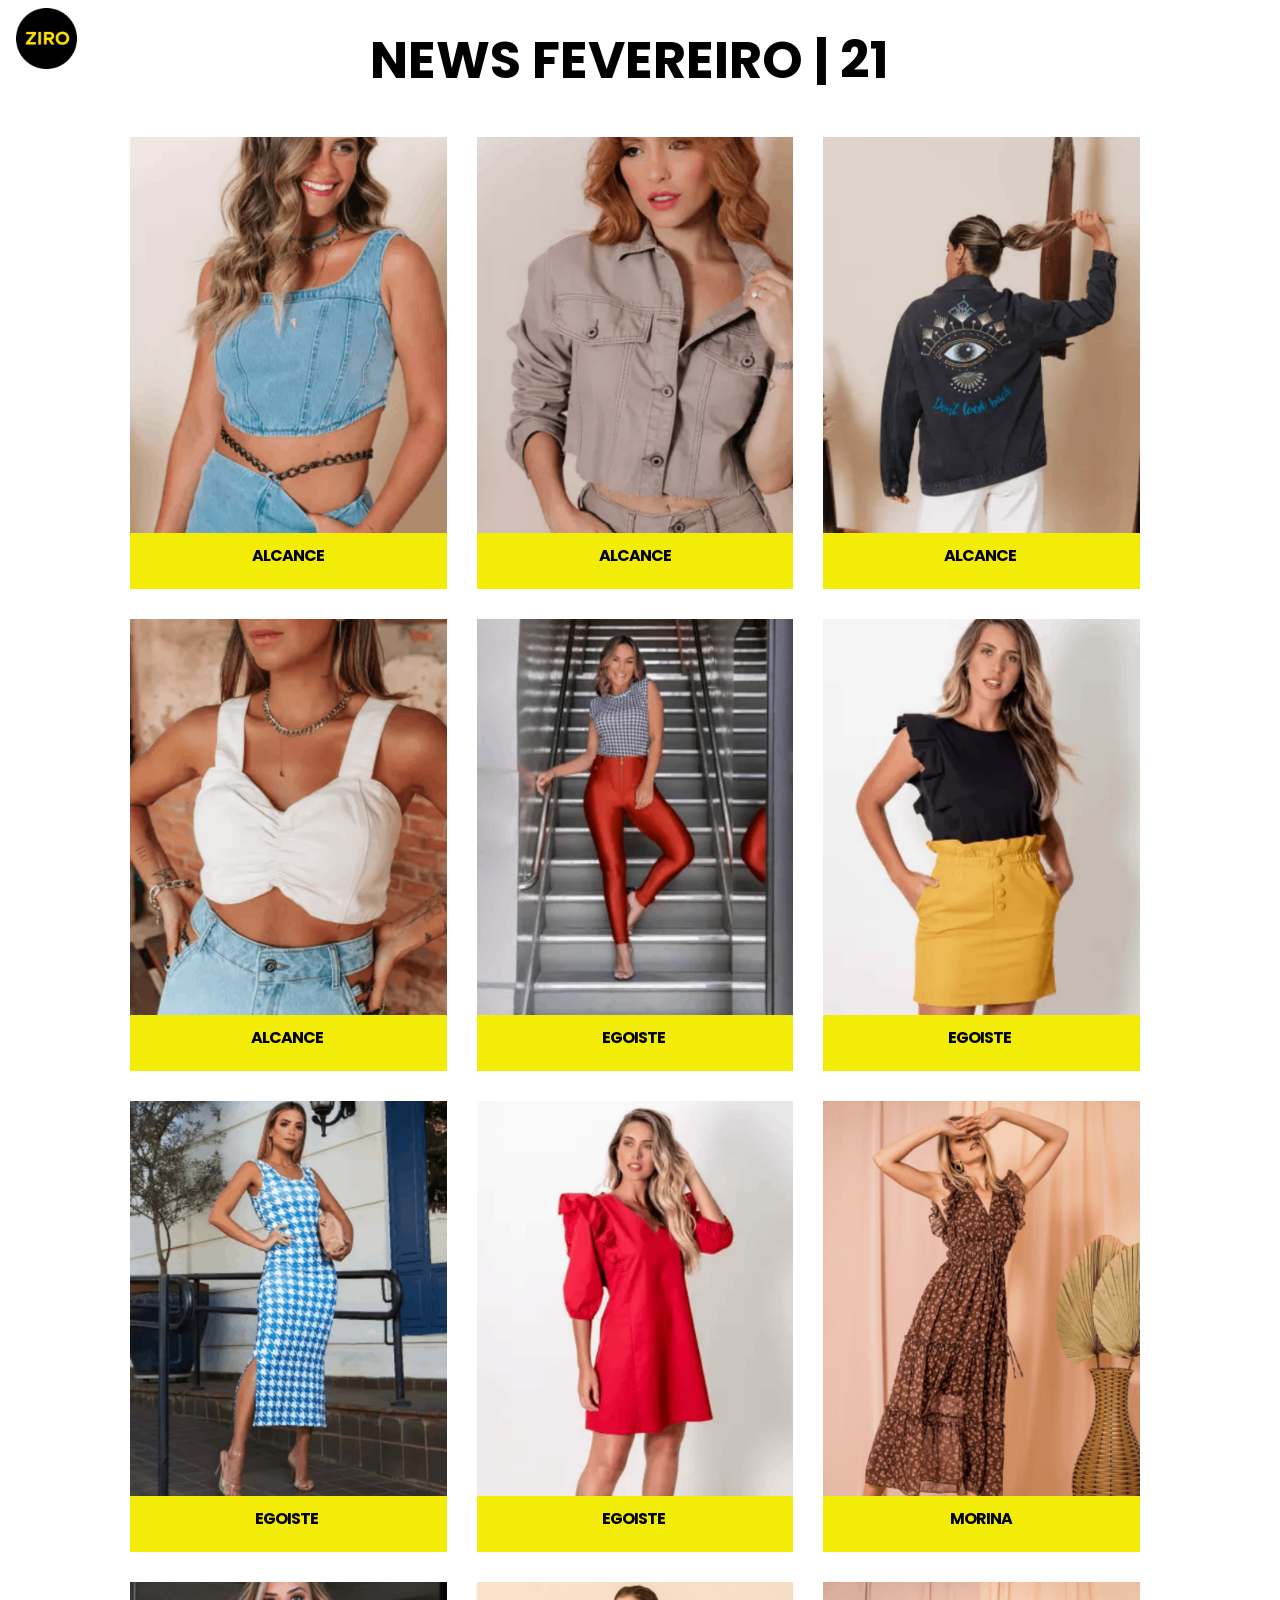
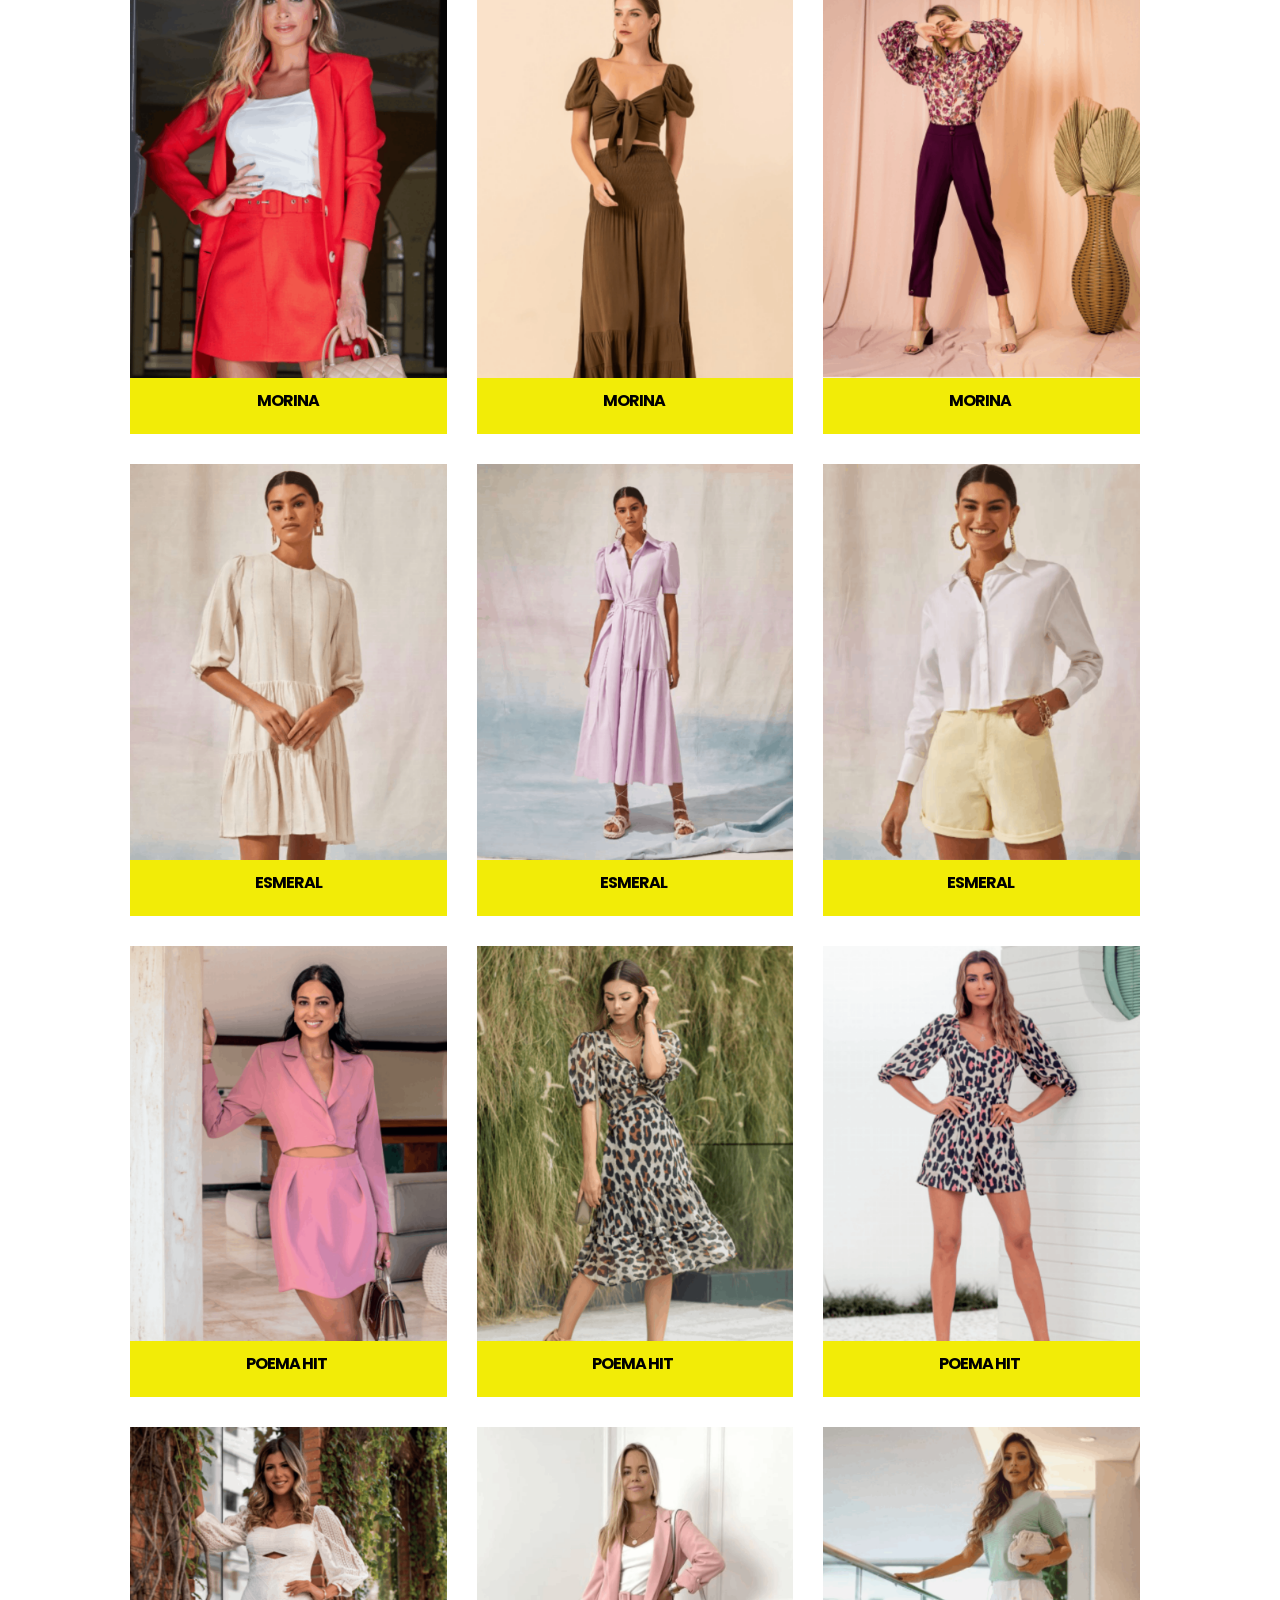
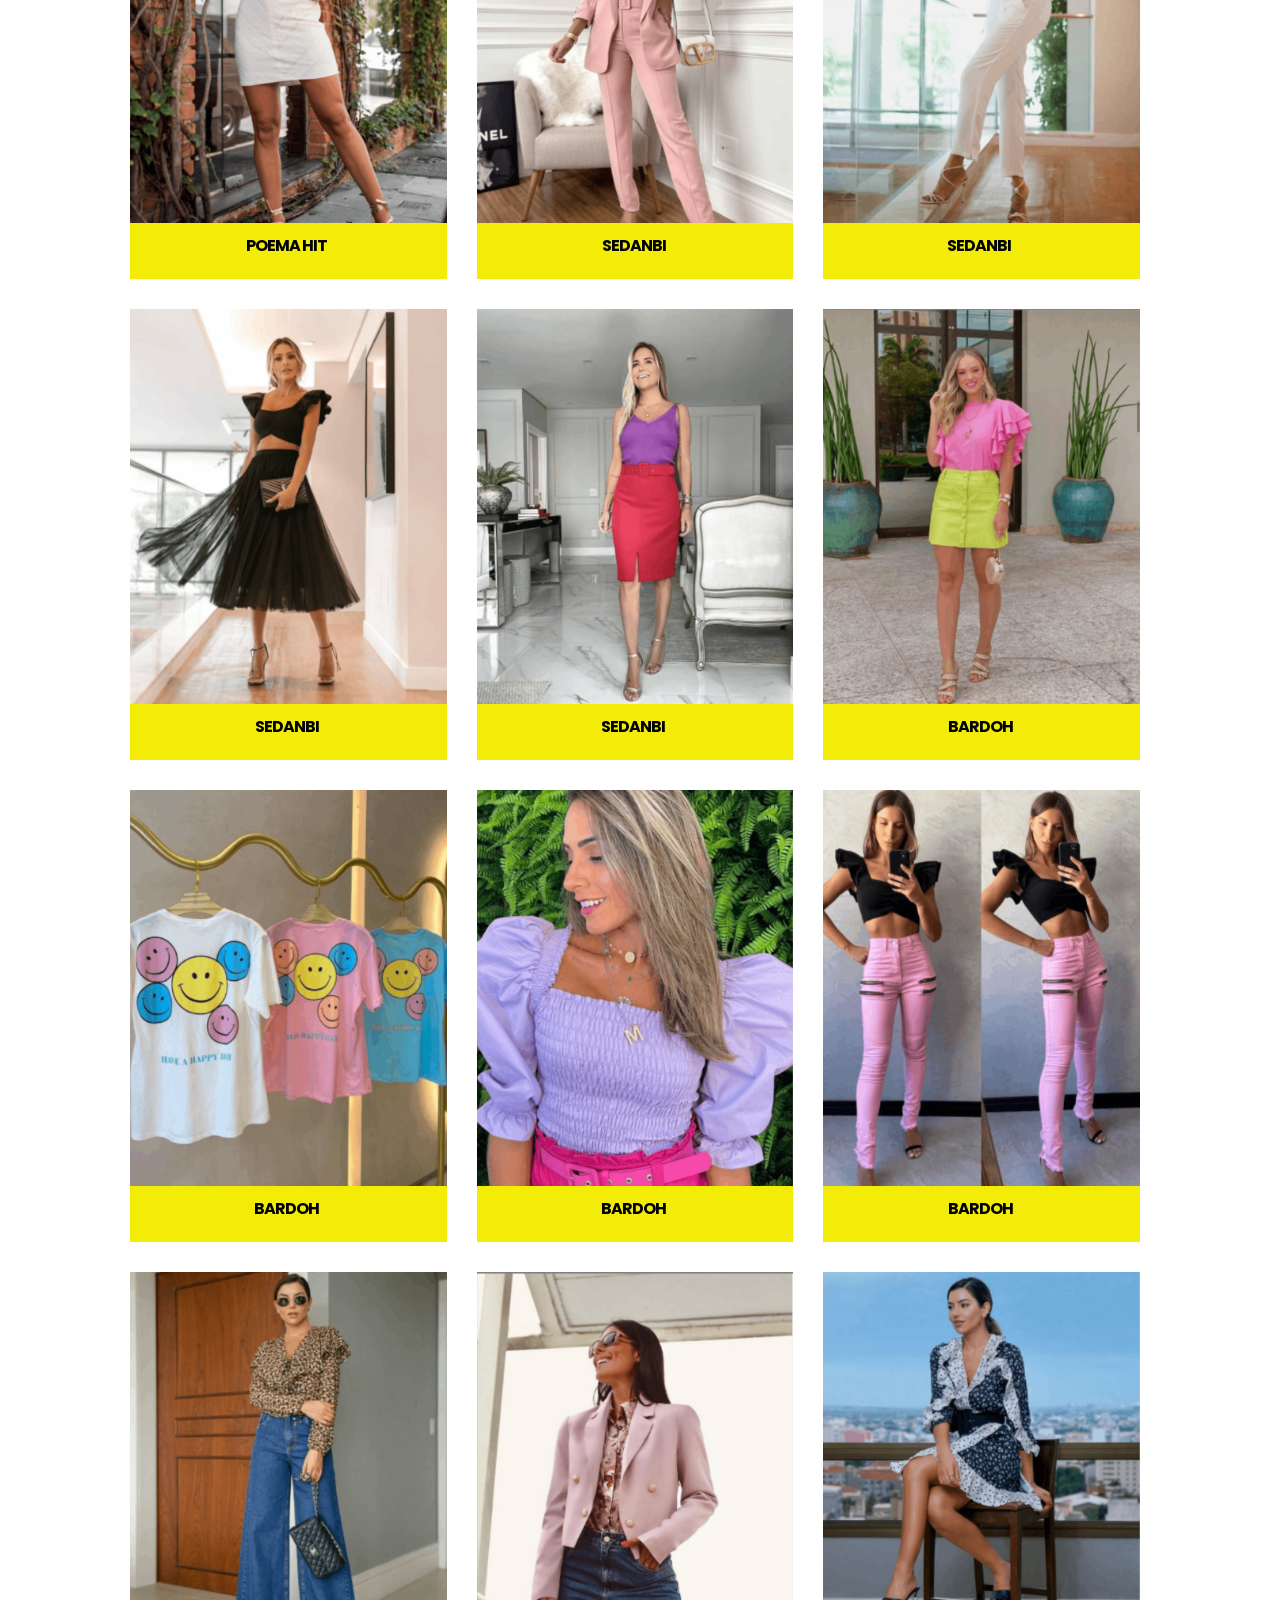
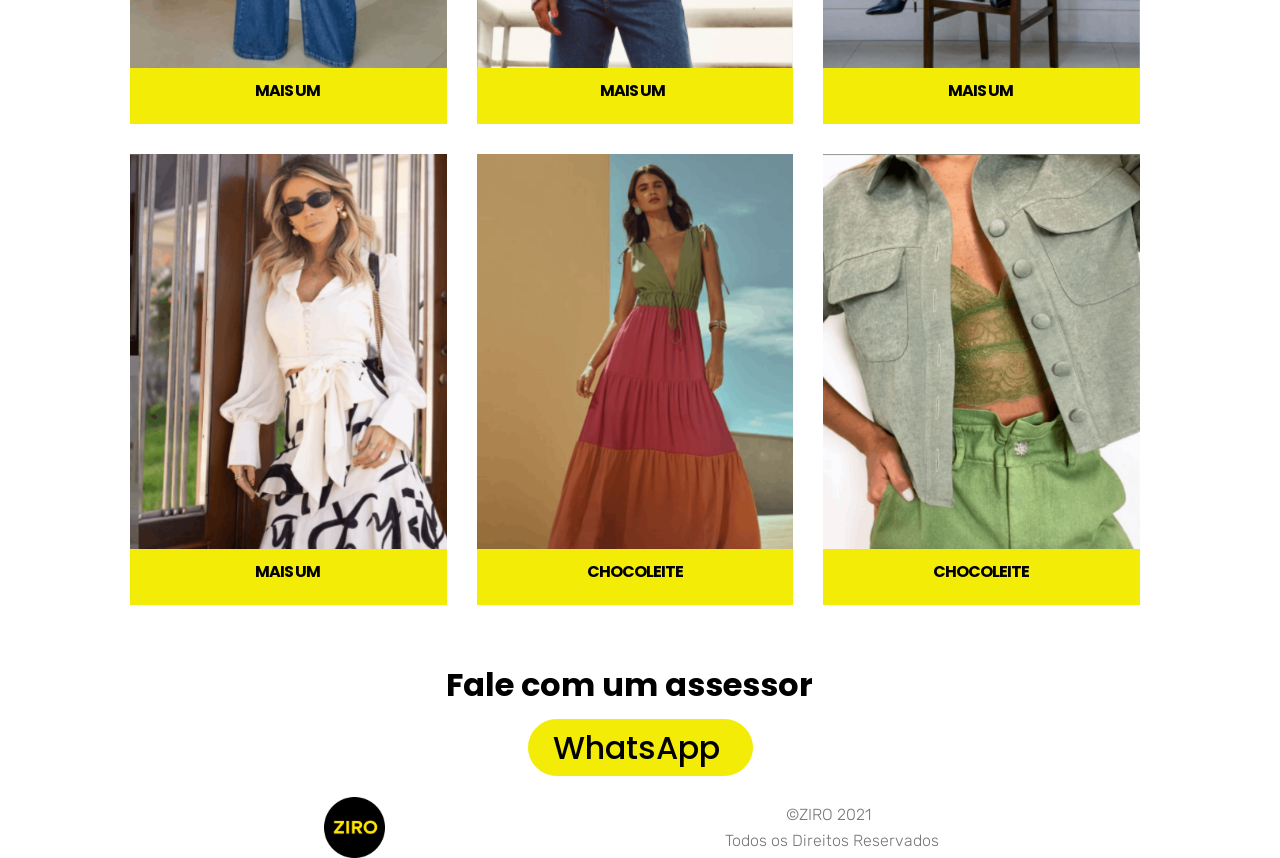
==== commit 21ed8ec9: "Add files via upload" ====
--- a/index.html
+++ b/index.html
@@ -15,8 +15,8 @@
   <link rel="stylesheet" href="assets/bootstrap/css/bootstrap.min.css">
   <link rel="stylesheet" href="assets/bootstrap/css/bootstrap-grid.min.css">
   <link rel="stylesheet" href="assets/bootstrap/css/bootstrap-reboot.min.css">
+  <link rel="stylesheet" href="assets/socicon/css/styles.css">
   <link rel="stylesheet" href="assets/dropdown/css/style.css">
-  <link rel="stylesheet" href="assets/socicon/css/styles.css">
   <link rel="stylesheet" href="assets/theme/css/style.css">
   <link rel="stylesheet" href="assets/gallery/style.css">
   <link rel="preload" as="style" href="assets/mobirise/css/mbr-additional.css"><link rel="stylesheet" href="assets/mobirise/css/mbr-additional.css" type="text/css">
@@ -30,66 +30,27 @@
     
     
 
-    <nav class="navbar navbar-dropdown navbar-fixed-top navbar-expand-lg">
+    <nav class="navbar navbar-dropdown navbar-expand-lg">
         <div class="navbar-brand">
             <span class="navbar-logo">
                 <a href="https://ziro.app/novidades" target="_blank">
                     <img src="assets/images/social-media-1-164x164.png" alt="Mobirise" title="" style="height: 3.8rem;">
                 </a>
             </span>
-            <span class="navbar-caption-wrap"><a class="navbar-caption text-black display-2" href="index.html">ZIRO.APP</a></span>
+            
         </div>
         
       <div class="collapse navbar-collapse" id="navbarSupportedContent">
-            <ul class="navbar-nav nav-dropdown" data-app-modern-menu="true"><li class="nav-item">
+            <ul class="navbar-nav nav-dropdown nav-right" data-app-modern-menu="true"><li class="nav-item">
                     <a class="nav-link link text-white display-4" href="https://mobirise.com/extensions/commercem4/">
                         Home
                     </a>
                 </li><li class="nav-item"><a class="nav-link link text-white display-4" href="https://mobirise.com/extensions/commercem4/">
                         About s</a></li></ul>
             
-            <div class="navbar-buttons mbr-section-btn">
-                <a class="btn btn-sm btn-white display-4" href="https://mobirise.com">
-                  Get In Touch
-                </a>
-            </div>
+            
       </div>
     </nav>
-</section>
-
-<section class="header5 cid-s1qbr6TnxI mbr-fullscreen mbr-parallax-background" id="header5-p" data-sortbtn="btn-primary">
-
-    
-
-    
-
-    <div class="container align-left">
-        <div class="row justify-content-center mbr-white">
-                <div class="mbr-white col-md-12">
-                    <h4 class="mbr-section-subtitle mbr-fonts-style align-left pb-2 display-1"></h4>
-                    <h1 class="mbr-section-title mbr-white mbr-fonts-style align-left mbr-bold display-1">CLOSET DELUXE</h1>
-                    
-                    <div class="mbr-section-btn align-left"><a class="btn btn-lg btn-primary display-4" href="https://ziro.app/marcas/closet-deluxe" target="_blank">CATÁLOGO</a></div>
-                </div>
-            </div>
-        </div>
-    
-    
-</section>
-
-<section class="cid-s1nljw4J7w" id="info3-o" data-sortbtn="btn-primary">
-
-    
-
-    
-    <div class="container">
-        <div class="row justify-content-center">
-            <div class="col-12 col-md-12 align-center">
-                
-                <h2 class="mbr-section-title align-center mbr-fonts-style mbr-bold display-2"><a href="https://ziro.app/marcas/closet-deluxe" target="_blank" class="text-white">ZIRO.APP</a><br><a href="https://ziro.app/marcas/closet-deluxe" target="_blank" class="text-white">20% de desconto à vista nas compras acima de 12 peças</a></h2>
-            </div>
-        </div>
-    </div>
 </section>
 
 <section class="cid-s0TLs6OSIV" id="info3-c" data-sortbtn="btn-primary">
@@ -101,7 +62,7 @@
         <div class="row justify-content-center">
             <div class="col-12 col-md-12 align-center">
                 
-                <h2 class="mbr-section-title align-center mbr-fonts-style mbr-bold display-1"><p>&nbsp;OUTONO INVERNO 2020&nbsp;</p></h2>
+                <h2 class="mbr-section-title align-center mbr-fonts-style mbr-bold display-1"><p>NEWS FEVEREIRO | 21 &nbsp;</p></h2>
             </div>
         </div>
     </div>
@@ -113,85 +74,9 @@
 
     <!-- <div class="big-container"> -->
     <div class="container">
-        <div class="mbr-shop" sorting=""><!-- Shop Gallery --><div class=" col-md-12 sort-buttons clearfix" style="display: none;"><div class="sort-buttons" style="display: none;"><div class="filter-by-d mbr-section-btn item-button" style="text-align: center;"><a class="btn btn-sm btn-primary disableSortButton" href="" style="position: relative; display: inline-block;">Classificação padrão</a></div><div class="filter-by-pu mbr-section-btn"><a class="btn btn-sm btn-primary-outline disableSortButton" href="">Preço: Mai barato / Mais caro</a></div><div class="filter-by-pd mbr-section-btn"><a class="btn btn-sm btn-primary-outline disableSortButton" href="">Preço: Mais Caro / Mais Barato</a></div></div></div><div class="row mbr-shop__row col-md-12"><div class="wrapper-shop-items col-md-12"><div class="mbr-gallery-row"><div><div class="shop-items"><div class="mbr-gallery-item" data-tags="Impressionante" data-slide-to="0" data-seller="false" data-price="249,90" data-oldprice="38"><div class="item_overlay" data-toggle="modal"></div><div class="galleryItem" data-toggle="modal"><div class="style_overlay"></div><div class="img_wraper"><img src="assets/images/3-5-800x1000-800x1000.png" alt="" title=""></div><span class="onsale mbr-fonts-style display-4" data-onsale="false" style="display: none;">SALE</span><div class="sidebar_wraper"><h4 class="item-title mbr-fonts-style mbr-text display-5">Vestido</h4><div class="price-block"><span class="shop-item-price mbr-fonts-style display-5">R$249,90</span><span class="oldprice mbr-fonts-style display-7" style="display: none;">$38</span></div><div class="card-description">P,M,G&nbsp;</div><div class="mbr-section-btn" buttons="0" style="display: none;"><a href="https://ziro.app/marcas/closet-deluxe" class="btn btn-primary display-7">Ver disponibilidade</a></div></div></div></div><div class="mbr-gallery-item" data-tags="Impressionante" data-slide-to="1" data-seller="false" data-price="239,90" data-oldprice="38"><div class="item_overlay" data-toggle="modal"></div><div class="galleryItem" data-toggle="modal"><div class="style_overlay"></div><div class="img_wraper"><img src="assets/images/2-8-800x1000-800x1000.png" alt="" title=""></div><span class="onsale mbr-fonts-style display-4" data-onsale="false" style="display: none;">SALE</span><div class="sidebar_wraper"><h4 class="item-title mbr-fonts-style mbr-text display-5">Vestido ML&nbsp;</h4><div class="price-block"><span class="shop-item-price mbr-fonts-style display-5">R$239,90&nbsp;</span><span class="oldprice mbr-fonts-style display-7" style="display: none;">$38</span></div><div class="card-description">P,M,G&nbsp;<br><br></div><div class="mbr-section-btn" buttons="0" style="display: none;"><a href="https://ziro.app/marcas/closet-deluxe" class="btn btn-primary display-7">ver disponibilidade</a></div></div></div></div><div class="mbr-gallery-item" data-tags="Impressionante" data-slide-to="2" data-seller="false" data-price="189,90" data-oldprice="38"><div class="item_overlay" data-toggle="modal"></div><div class="galleryItem" data-toggle="modal"><div class="style_overlay"></div><div class="img_wraper"><img src="assets/images/6-4-800x1000-800x1000.png" alt="" title=""></div><span class="onsale mbr-fonts-style display-4" data-onsale="false" style="display: none;">SALE</span><div class="sidebar_wraper"><h4 class="item-title mbr-fonts-style mbr-text display-5">Macacão</h4><div class="price-block"><span class="shop-item-price mbr-fonts-style display-5">R$189,90</span><span class="oldprice mbr-fonts-style display-7" style="display: none;">$38</span></div><div class="card-description">P,M,G&nbsp;</div><div class="mbr-section-btn" buttons="0" style="display: none;"><a href="https://ziro.app/marcas/closet-deluxe" class="btn btn-primary display-7">ver disponibilidade</a></div></div></div></div><div class="mbr-gallery-item" data-tags="Impressionante" data-slide-to="3" data-seller="false" data-price="169,90" data-oldprice="38"><div class="item_overlay" data-toggle="modal"></div><div class="galleryItem" data-toggle="modal"><div class="style_overlay"></div><div class="img_wraper"><img src="assets/images/1-6-800x1000-800x1000.png" alt="" title=""></div><span class="onsale mbr-fonts-style display-4" data-onsale="false" style="display: none;">SALE</span><div class="sidebar_wraper"><h4 class="item-title mbr-fonts-style mbr-text display-5">Macacão</h4><div class="price-block"><span class="shop-item-price mbr-fonts-style display-5">R$169,90</span><span class="oldprice mbr-fonts-style display-7" style="display: none;">$38</span></div><div class="card-description">P,M,G&nbsp;</div><div class="mbr-section-btn" buttons="0" style="display: none;"><a href="https://ziro.app/marcas/closet-deluxe" class="btn btn-primary display-7">ver disponibilidade</a></div></div></div></div><div class="mbr-gallery-item" data-tags="Impressionante" data-slide-to="4" data-seller="false" data-price="159,90" data-oldprice="38"><div class="item_overlay" data-toggle="modal"></div><div class="galleryItem" data-toggle="modal"><div class="style_overlay"></div><div class="img_wraper"><img src="assets/images/8-800x1000-800x1000.png" alt="" title=""></div><span class="onsale mbr-fonts-style display-4" data-onsale="false" style="display: none;">SALE</span><div class="sidebar_wraper"><h4 class="item-title mbr-fonts-style mbr-text display-5">Vestido Couro Ecológico</h4><div class="price-block"><span class="shop-item-price mbr-fonts-style display-5">R$159,90</span><span class="oldprice mbr-fonts-style display-7" style="display: none;">$38</span></div><div class="card-description">P,M,G&nbsp;</div><div class="mbr-section-btn" buttons="0" style="display: none;"><a href="https://ziro.app/marcas/closet-deluxe" class="btn btn-primary display-7">ver disponibilidade</a></div></div></div></div><div class="mbr-gallery-item" data-tags="Impressionante" data-slide-to="5" data-seller="false" data-price="199,90" data-oldprice="38"><div class="item_overlay" data-toggle="modal"></div><div class="galleryItem" data-toggle="modal"><div class="style_overlay"></div><div class="img_wraper"><img src="assets/images/10-800x1000-800x1000.png" alt="" title=""></div><span class="onsale mbr-fonts-style display-4" data-onsale="false" style="display: none;">SALE</span><div class="sidebar_wraper"><h4 class="item-title mbr-fonts-style mbr-text display-5">Macacão&nbsp;</h4><div class="price-block"><span class="shop-item-price mbr-fonts-style display-5">R$199,90</span><span class="oldprice mbr-fonts-style display-7" style="display: none;">$38</span></div><div class="card-description">P,M,G&nbsp;</div><div class="mbr-section-btn" buttons="0" style="display: none;"><a href="https://ziro.app/marcas/closet-deluxe" class="btn btn-primary display-7">ver disponibilidade</a></div></div></div></div><div class="mbr-gallery-item" data-tags="Impressionante" data-slide-to="6" data-seller="false" data-price="159,90" data-oldprice="38"><div class="item_overlay" data-toggle="modal"></div><div class="galleryItem" data-toggle="modal"><div class="style_overlay"></div><div class="img_wraper"><img src="assets/images/11-800x1000-800x1000.png" alt="" title=""></div><span class="onsale mbr-fonts-style display-4" data-onsale="false" style="display: none;">SALE</span><div class="sidebar_wraper"><h4 class="item-title mbr-fonts-style mbr-text display-5">Vestido Couro Ecológico&nbsp;</h4><div class="price-block"><span class="shop-item-price mbr-fonts-style display-5">R$159,90</span><span class="oldprice mbr-fonts-style display-7" style="display: none;">$38</span></div><div class="card-description"><p>P,M,G</p></div><div class="mbr-section-btn" buttons="0" style="display: none;"><a href="https://ziro.app/marcas/closet-deluxe" class="btn btn-primary display-7">ver disponibilidade</a></div></div></div></div><div class="mbr-gallery-item" data-tags="Impressionante" data-slide-to="7" data-seller="false" data-price="159,90" data-oldprice="38"><div class="item_overlay" data-toggle="modal"></div><div class="galleryItem" data-toggle="modal"><div class="style_overlay"></div><div class="img_wraper"><img src="assets/images/13-800x1000-800x1000.png" alt="" title=""></div><span class="onsale mbr-fonts-style display-4" data-onsale="false" style="display: none;">SALE</span><div class="sidebar_wraper"><h4 class="item-title mbr-fonts-style mbr-text display-5">Macacão</h4><div class="price-block"><span class="shop-item-price mbr-fonts-style display-5">R$159,90</span><span class="oldprice mbr-fonts-style display-7" style="display: none;">$38</span></div><div class="card-description">P,M,G&nbsp;</div><div class="mbr-section-btn" buttons="0" style="display: none;"><a href="https://ziro.app/marcas/closet-deluxe" class="btn btn-primary display-7">ver disponibilidade</a></div></div></div></div><div class="mbr-gallery-item" data-tags="Impressionante" data-slide-to="8" data-seller="false" data-price="179,90" data-oldprice="38"><div class="item_overlay" data-toggle="modal"></div><div class="galleryItem" data-toggle="modal"><div class="style_overlay"></div><div class="img_wraper"><img src="assets/images/12-800x1000-800x1000.png" alt="" title=""></div><span class="onsale mbr-fonts-style display-4" data-onsale="false" style="display: none;">SALE</span><div class="sidebar_wraper"><h4 class="item-title mbr-fonts-style mbr-text display-5">Vestido&nbsp;</h4><div class="price-block"><span class="shop-item-price mbr-fonts-style display-5">R$179,90</span><span class="oldprice mbr-fonts-style display-7" style="display: none;">$38</span></div><div class="card-description">P,M,G&nbsp;</div><div class="mbr-section-btn" buttons="0" style="display: none;"><a href="https://ziro.app/marcas/closet-deluxe" class="btn btn-primary display-7">ver disponibilidade</a></div></div></div></div><div class="mbr-gallery-item" data-tags="Impressionante" data-slide-to="9" data-seller="false" data-price="139,90" data-oldprice="38"><div class="item_overlay" data-toggle="modal"></div><div class="galleryItem" data-toggle="modal"><div class="style_overlay"></div><div class="img_wraper"><img src="assets/images/14-800x1000-800x1000.png" alt="" title=""></div><span class="onsale mbr-fonts-style display-4" data-onsale="false" style="display: none;">SALE</span><div class="sidebar_wraper"><h4 class="item-title mbr-fonts-style mbr-text display-5">Tricot</h4><div class="price-block"><span class="shop-item-price mbr-fonts-style display-5">R$139,90</span><span class="oldprice mbr-fonts-style display-7" style="display: none;">$38</span></div><div class="card-description">U</div><div class="mbr-section-btn" buttons="0" style="display: none;"><a href="https://ziro.app/marcas/closet-deluxe" class="btn btn-primary display-7">ver disponibilidade</a></div></div></div></div><div class="mbr-gallery-item" data-tags="Impressionante" data-slide-to="10" data-seller="false" data-price="139,90" data-oldprice="38"><div class="item_overlay" data-toggle="modal"></div><div class="galleryItem" data-toggle="modal"><div class="style_overlay"></div><div class="img_wraper"><img src="assets/images/15-800x1000-800x1000.png" alt="" title=""></div><span class="onsale mbr-fonts-style display-4" data-onsale="false" style="display: none;">SALE</span><div class="sidebar_wraper"><h4 class="item-title mbr-fonts-style mbr-text display-5">Tricot&nbsp;</h4><div class="price-block"><span class="shop-item-price mbr-fonts-style display-5">R$139,90</span><span class="oldprice mbr-fonts-style display-7" style="display: none;">$38</span></div><div class="card-description">M</div><div class="mbr-section-btn" buttons="0" style="display: none;"><a href="https://ziro.app/marcas/closet-deluxe" class="btn btn-primary display-7">ver disponibilidade</a></div></div></div></div><div class="mbr-gallery-item" data-tags="Impressionante" data-slide-to="11" data-seller="false" data-price="189,90" data-oldprice="38"><div class="item_overlay" data-toggle="modal"></div><div class="galleryItem" data-toggle="modal"><div class="style_overlay"></div><div class="img_wraper"><img src="assets/images/5-3-800x1000-800x1000.png" alt="" title=""></div><span class="onsale mbr-fonts-style display-4" data-onsale="false" style="display: none;">SALE</span><div class="sidebar_wraper"><h4 class="item-title mbr-fonts-style mbr-text display-5">Vestido&nbsp;</h4><div class="price-block"><span class="shop-item-price mbr-fonts-style display-5">R$189,90</span><span class="oldprice mbr-fonts-style display-7" style="display: none;">$38</span></div><div class="card-description">P,M,G&nbsp;<br><br></div><div class="mbr-section-btn" buttons="0" style="display: none;"><a href="https://ziro.app/marcas/closet-deluxe" class="btn btn-primary display-7">ver disponibilidade</a></div></div></div></div><div class="mbr-gallery-item" data-tags="Impressionante" data-slide-to="12" data-seller="false" data-price="199,90" data-oldprice="38"><div class="item_overlay" data-toggle="modal"></div><div class="galleryItem" data-toggle="modal"><div class="style_overlay"></div><div class="img_wraper"><img src="assets/images/9-800x1000-800x1000.png" alt="" title=""></div><span class="onsale mbr-fonts-style display-4" data-onsale="false" style="display: none;">SALE</span><div class="sidebar_wraper"><h4 class="item-title mbr-fonts-style mbr-text display-5"><p>Macacão&nbsp;&nbsp;&nbsp;&nbsp;</p></h4><div class="price-block"><span class="shop-item-price mbr-fonts-style display-5">R$199,90&nbsp;</span><span class="oldprice mbr-fonts-style display-7" style="display: none;">$38</span></div><div class="card-description">P,M,G&nbsp;<br><br></div><div class="mbr-section-btn" buttons="0" style="display: none;"><a href="https://ziro.app/marcas/closet-deluxe" class="btn btn-primary display-7">ver disponibilidade</a></div></div></div></div><div class="mbr-gallery-item" data-tags="Impressionante" data-slide-to="13" data-seller="false" data-price="199,90" data-oldprice="38"><div class="item_overlay" data-toggle="modal"></div><div class="galleryItem" data-toggle="modal"><div class="style_overlay"></div><div class="img_wraper"><img src="assets/images/7-4-800x1000-800x1000.png" alt="" title=""></div><span class="onsale mbr-fonts-style display-4" data-onsale="false" style="display: none;">SALE</span><div class="sidebar_wraper"><h4 class="item-title mbr-fonts-style mbr-text display-5">Conjuto Short + Blaser&nbsp;</h4><div class="price-block"><span class="shop-item-price mbr-fonts-style display-5">R$199,90&nbsp;</span><span class="oldprice mbr-fonts-style display-7" style="display: none;">$38</span></div><div class="card-description">P,M,G&nbsp;<br><br></div><div class="mbr-section-btn" buttons="0" style="display: none;"><a href="https://ziro.app/marcas/closet-deluxe" class="btn btn-primary display-7">ver disponibilidade</a></div></div></div></div><div class="mbr-gallery-item" data-tags="Impressionante" data-slide-to="14" data-seller="false" data-price="119,90" data-oldprice="38"><div class="item_overlay" data-toggle="modal"></div><div class="galleryItem" data-toggle="modal"><div class="style_overlay"></div><div class="img_wraper"><img src="assets/images/4-7-800x1000-800x1000.png" alt="" title=""></div><span class="onsale mbr-fonts-style display-4" data-onsale="false" style="display: none;">SALE</span><div class="sidebar_wraper"><h4 class="item-title mbr-fonts-style mbr-text display-5">Blusa</h4><div class="price-block"><span class="shop-item-price mbr-fonts-style display-5">R$119,90</span><span class="oldprice mbr-fonts-style display-7" style="display: none;">$38</span></div><div class="card-description">P,M,G&nbsp;<br><br></div><div class="mbr-section-btn" buttons="0" style="display: none;"><a href="https://ziro.app/marcas/closet-deluxe" class="btn btn-primary display-7">ver disponibilidade</a></div></div></div></div><div class="mbr-gallery-item" data-tags="Impressionante" data-slide-to="15" data-seller="false" data-price="89,90" data-oldprice="38"><div class="item_overlay" data-toggle="modal"></div><div class="galleryItem" data-toggle="modal"><div class="style_overlay"></div><div class="img_wraper"><img src="assets/images/sale-800x1000-800x1000.png" alt="" title=""></div><span class="onsale mbr-fonts-style display-4" data-onsale="false" style="display: none;">SALE</span><div class="sidebar_wraper"><h4 class="item-title mbr-fonts-style mbr-text display-5">Blusa&nbsp;</h4><div class="price-block"><span class="shop-item-price mbr-fonts-style display-5">R$89,90</span><span class="oldprice mbr-fonts-style display-7" style="display: none;">$38</span></div><div class="card-description">P,M,G&nbsp;<br><br></div><div class="mbr-section-btn" buttons="0" style="display: none;"><a href="https://ziro.app/marcas/closet-deluxe" class="btn btn-primary display-7">ver disponibilidade</a></div></div></div></div><div class="mbr-gallery-item" data-tags="Impressionante" data-slide-to="16" data-seller="false" data-price="159,90" data-oldprice="38"><div class="item_overlay" data-toggle="modal"></div><div class="galleryItem" data-toggle="modal"><div class="style_overlay"></div><div class="img_wraper"><img src="assets/images/sale-1-800x1000-800x1000.png" alt="" title=""></div><span class="onsale mbr-fonts-style display-4" data-onsale="false" style="display: none;">SALE</span><div class="sidebar_wraper"><h4 class="item-title mbr-fonts-style mbr-text display-5">Calça Prada&nbsp;</h4><div class="price-block"><span class="shop-item-price mbr-fonts-style display-5">R$159,90</span><span class="oldprice mbr-fonts-style display-7" style="display: none;">$38</span></div><div class="card-description">P,M,G&nbsp;<br><br></div><div class="mbr-section-btn" buttons="0" style="display: none;"><a href="https://ziro.app/marcas/closet-deluxe" class="btn btn-primary display-7">ver disponibilidade</a></div></div></div></div><div class="mbr-gallery-item" data-tags="Impressionante" data-slide-to="17" data-seller="false" data-price="159,90" data-oldprice="38"><div class="item_overlay" data-toggle="modal"></div><div class="galleryItem" data-toggle="modal"><div class="style_overlay"></div><div class="img_wraper"><img src="assets/images/sale-2-800x1000-800x1000.png" alt="" title=""></div><span class="onsale mbr-fonts-style display-4" data-onsale="false" style="display: none;">SALE</span><div class="sidebar_wraper"><h4 class="item-title mbr-fonts-style mbr-text display-5">Calça Prada&nbsp;</h4><div class="price-block"><span class="shop-item-price mbr-fonts-style display-5">R$159,90</span><span class="oldprice mbr-fonts-style display-7" style="display: none;">$38</span></div><div class="card-description">P,M,G&nbsp;<br><br></div><div class="mbr-section-btn" buttons="0" style="display: none;"><a href="https://ziro.app/marcas/closet-deluxe" class="btn btn-primary display-7">ver disponibilidade</a></div></div></div></div><div class="mbr-gallery-item" data-tags="Impressionante" data-slide-to="18" data-seller="false" data-price="159,90" data-oldprice="38"><div class="item_overlay" data-toggle="modal"></div><div class="galleryItem" data-toggle="modal"><div class="style_overlay"></div><div class="img_wraper"><img src="assets/images/22-800x1000-800x1000.png" alt="" title=""></div><span class="onsale mbr-fonts-style display-4" data-onsale="false" style="display: none;">SALE</span><div class="sidebar_wraper"><h4 class="item-title mbr-fonts-style mbr-text display-5">Calça Prada&nbsp;</h4><div class="price-block"><span class="shop-item-price mbr-fonts-style display-5">R$159,90</span><span class="oldprice mbr-fonts-style display-7" style="display: none;">$38</span></div><div class="card-description">P,M,G&nbsp;<br><br></div><div class="mbr-section-btn" buttons="0" style="display: none;"><a href="https://ziro.app/marcas/closet-deluxe" class="btn btn-primary display-7">ver disponibilidade</a></div></div></div></div><div class="mbr-gallery-item" data-tags="Impressionante" data-slide-to="19" data-seller="false" data-price="139,90" data-oldprice="38"><div class="item_overlay" data-toggle="modal"></div><div class="galleryItem" data-toggle="modal"><div class="style_overlay"></div><div class="img_wraper"><img src="assets/images/21-800x1000-800x1000.png" alt="" title=""></div><span class="onsale mbr-fonts-style display-4" data-onsale="false" style="display: none;">SALE</span><div class="sidebar_wraper"><h4 class="item-title mbr-fonts-style mbr-text display-5">PRÉ - VENDA&nbsp;</h4><div class="price-block"><span class="shop-item-price mbr-fonts-style display-5">R$139,90</span><span class="oldprice mbr-fonts-style display-7" style="display: none;">$38</span></div><div class="card-description"><p>Blusa &nbsp;</p><p><br></p><p>P,M,G&nbsp;</p><p><br></p><p>Pedido sob encomenda&nbsp;<br><br></p></div><div class="mbr-section-btn" buttons="0" style="display: none;"><a href="https://ziro.app/marcas/closet-deluxe" class="btn btn-primary display-7">ver disponibilidade</a></div></div></div></div><div class="mbr-gallery-item" data-tags="Impressionante" data-slide-to="20" data-seller="false" data-price="269,90" data-oldprice="38"><div class="item_overlay" data-toggle="modal"></div><div class="galleryItem" data-toggle="modal"><div class="style_overlay"></div><div class="img_wraper"><img src="assets/images/20-800x1000-800x1000.png" alt="" title=""></div><span class="onsale mbr-fonts-style display-4" data-onsale="false" style="display: none;">SALE</span><div class="sidebar_wraper"><h4 class="item-title mbr-fonts-style mbr-text display-5">PRÉ-VENDA&nbsp;</h4><div class="price-block"><span class="shop-item-price mbr-fonts-style display-5">R$269,90</span><span class="oldprice mbr-fonts-style display-7" style="display: none;">$38</span></div><div class="card-description"><p>Vestido&nbsp;</p><p><br></p><p>P,M,G&nbsp;<br><br></p><p>Pedido sob encomenda</p></div><div class="mbr-section-btn" buttons="0" style="display: none;"><a href="https://ziro.app/marcas/closet-deluxe" class="btn btn-primary display-7">ver disponibilidade</a></div></div></div></div><div class="mbr-gallery-item" data-tags="Impressionante" data-slide-to="21" data-seller="false" data-price="139,90" data-oldprice="38"><div class="item_overlay" data-toggle="modal"></div><div class="galleryItem" data-toggle="modal"><div class="style_overlay"></div><div class="img_wraper"><img src="assets/images/18-800x1000-800x1000.png" alt="" title=""></div><span class="onsale mbr-fonts-style display-4" data-onsale="false" style="display: none;">SALE</span><div class="sidebar_wraper"><h4 class="item-title mbr-fonts-style mbr-text display-5">PRÉ - VENDA</h4><div class="price-block"><span class="shop-item-price mbr-fonts-style display-5">R$139,90</span><span class="oldprice mbr-fonts-style display-7" style="display: none;">$38</span></div><div class="card-description"><p>&nbsp;Blusa &nbsp;</p><p><br></p><p>P,M,G&nbsp;<br><br></p><p>Pedido sob encomenda</p></div><div class="mbr-section-btn" buttons="0" style="display: none;"><a href="https://ziro.app/marcas/closet-deluxe" class="btn btn-primary display-7">ver disponibilidade</a></div></div></div></div><div class="mbr-gallery-item" data-tags="Impressionante" data-slide-to="22" data-seller="false" data-price="189,90" data-oldprice="38"><div class="item_overlay" data-toggle="modal"></div><div class="galleryItem" data-toggle="modal"><div class="style_overlay"></div><div class="img_wraper"><img src="assets/images/19-800x1000-800x1000.png" alt="" title=""></div><span class="onsale mbr-fonts-style display-4" data-onsale="false" style="display: none;">SALE</span><div class="sidebar_wraper"><h4 class="item-title mbr-fonts-style mbr-text display-5">PRÉ - VENDA&nbsp;</h4><div class="price-block"><span class="shop-item-price mbr-fonts-style display-5">R$189,90</span><span class="oldprice mbr-fonts-style display-7" style="display: none;">$38</span></div><div class="card-description"><p>Vestido</p><p><br></p><p>P,M,G&nbsp;<br><br></p><p>Pedido sob encomenda</p></div><div class="mbr-section-btn" buttons="0" style="display: none;"><a href="https://ziro.app/marcas/closet-deluxe" class="btn btn-primary display-7">ver disponibilidade</a></div></div></div></div></div></div><div class="clearfix"></div></div></div></div><!-- Lightbox --><div class="shopItemsModal_wraper" style="z-index: 2500;"><div class="shopItemsModalBg"></div><div class="shopItemsModal row"><div class="col-md-6 image-modal"></div><div class="col-md-6 text-modal"></div><div class="closeModal"><div class="close-modal-wrapper"></div></div></div></div></div>
+        <div class="mbr-shop"><!-- Shop Gallery --><div class="row mbr-shop__row col-md-12"><div class="wrapper-shop-items col-md-12"><div class="mbr-gallery-row"><div><div class="shop-items"><div class="mbr-gallery-item" data-tags="Impressionante" data-slide-to="0" data-seller="false"><div class="item_overlay" data-toggle="modal"></div><div class="galleryItem" data-toggle="modal"><div class="style_overlay"></div><div class="img_wraper"><img src="assets/images/1-8-800x1000-800x1000.png" alt="" title=""></div><span class="onsale mbr-fonts-style display-4" data-onsale="false" style="display: none;">SALE</span><div class="sidebar_wraper"><h4 class="item-title mbr-fonts-style mbr-text display-5">ALCANCE</h4><div class="price-block"><span class="shop-item-price mbr-fonts-style display-5"></span><span class="oldprice mbr-fonts-style display-7" style="display: none;">$38</span></div><div class="card-description"><br><br></div><div class="mbr-section-btn" buttons="0" style="display: none;"><a href="https://manylink.co/@ziromoda" class="btn btn-primary display-7">ver disponibilidade</a></div></div></div></div><div class="mbr-gallery-item" data-tags="Impressionante" data-slide-to="1" data-seller="false"><div class="item_overlay" data-toggle="modal"></div><div class="galleryItem" data-toggle="modal"><div class="style_overlay"></div><div class="img_wraper"><img src="assets/images/2-11-800x1000-800x1000.png" alt="" title=""></div><span class="onsale mbr-fonts-style display-4" data-onsale="false" style="display: none;">SALE</span><div class="sidebar_wraper"><h4 class="item-title mbr-fonts-style mbr-text display-5">ALCANCE</h4><div class="price-block"><span class="shop-item-price mbr-fonts-style display-5"></span><span class="oldprice mbr-fonts-style display-7" style="display: none;">$38</span></div><div class="card-description"><br><br></div><div class="mbr-section-btn" buttons="0" style="display: none;"><a href="https://manylink.co/@ziromoda" class="btn btn-primary display-7">ver disponibilidade</a></div></div></div></div><div class="mbr-gallery-item" data-tags="Impressionante" data-slide-to="2" data-seller="false"><div class="item_overlay" data-toggle="modal"></div><div class="galleryItem" data-toggle="modal"><div class="style_overlay"></div><div class="img_wraper"><img src="assets/images/3-8-800x1000-800x1000.png" alt="" title=""></div><span class="onsale mbr-fonts-style display-4" data-onsale="false" style="display: none;">SALE</span><div class="sidebar_wraper"><h4 class="item-title mbr-fonts-style mbr-text display-5">ALCANCE&nbsp;</h4><div class="price-block"><span class="shop-item-price mbr-fonts-style display-5"></span><span class="oldprice mbr-fonts-style display-7" style="display: none;">$38</span></div><div class="card-description"><br><br></div><div class="mbr-section-btn" buttons="0" style="display: none;"><a href="https://manylink.co/@ziromoda" class="btn btn-primary display-7">ver disponibilidade</a></div></div></div></div><div class="mbr-gallery-item" data-tags="Impressionante" data-slide-to="3" data-seller="false"><div class="item_overlay" data-toggle="modal"></div><div class="galleryItem" data-toggle="modal"><div class="style_overlay"></div><div class="img_wraper"><img src="assets/images/4-9-800x1000-800x1000.png" alt="" title=""></div><span class="onsale mbr-fonts-style display-4" data-onsale="false" style="display: none;">SALE</span><div class="sidebar_wraper"><h4 class="item-title mbr-fonts-style mbr-text display-5">ALCANCE&nbsp;</h4><div class="price-block"><span class="shop-item-price mbr-fonts-style display-5"></span><span class="oldprice mbr-fonts-style display-7" style="display: none;">$38</span></div><div class="card-description"><br><br></div><div class="mbr-section-btn" buttons="0" style="display: none;"><a href="https://manylink.co/@ziromoda" class="btn btn-primary display-7">ver disponibilidade</a></div></div></div></div><div class="mbr-gallery-item" data-tags="Impressionante" data-slide-to="4" data-seller="false"><div class="item_overlay" data-toggle="modal"></div><div class="galleryItem" data-toggle="modal"><div class="style_overlay"></div><div class="img_wraper"><img src="assets/images/5-6-800x1000-800x1000.png" alt="" title=""></div><span class="onsale mbr-fonts-style display-4" data-onsale="false" style="display: none;">SALE</span><div class="sidebar_wraper"><h4 class="item-title mbr-fonts-style mbr-text display-5">EGOISTE&nbsp;</h4><div class="price-block"><span class="shop-item-price mbr-fonts-style display-5"></span><span class="oldprice mbr-fonts-style display-7" style="display: none;">$38</span></div><div class="card-description"><br><br></div><div class="mbr-section-btn" buttons="0" style="display: none;"><a href="assets/files/app.vesti.mobi22600b1cb237207-1.pdf" class="btn btn-primary display-7">ver disponibilidade</a></div></div></div></div><div class="mbr-gallery-item" data-tags="Impressionante" data-slide-to="5" data-seller="false"><div class="item_overlay" data-toggle="modal"></div><div class="galleryItem" data-toggle="modal"><div class="style_overlay"></div><div class="img_wraper"><img src="assets/images/6-7-800x1000-800x1000.png" alt="" title=""></div><span class="onsale mbr-fonts-style display-4" data-onsale="false" style="display: none;">SALE</span><div class="sidebar_wraper"><h4 class="item-title mbr-fonts-style mbr-text display-5">EGOISTE &nbsp;</h4><div class="price-block"><span class="shop-item-price mbr-fonts-style display-5"></span><span class="oldprice mbr-fonts-style display-7" style="display: none;">$38</span></div><div class="card-description"><br><br></div><div class="mbr-section-btn" buttons="0" style="display: none;"><a href="https://manylink.co/@ziromoda" class="btn btn-primary display-7">ver disponibilidade</a></div></div></div></div><div class="mbr-gallery-item" data-tags="Impressionante" data-slide-to="6" data-seller="false"><div class="item_overlay" data-toggle="modal"></div><div class="galleryItem" data-toggle="modal"><div class="style_overlay"></div><div class="img_wraper"><img src="assets/images/7-7-800x1000-800x1000.png" alt="" title=""></div><span class="onsale mbr-fonts-style display-4" data-onsale="false" style="display: none;">SALE</span><div class="sidebar_wraper"><h4 class="item-title mbr-fonts-style mbr-text display-5">EGOISTE &nbsp;</h4><div class="price-block"><span class="shop-item-price mbr-fonts-style display-5"></span><span class="oldprice mbr-fonts-style display-7" style="display: none;">$38</span></div><div class="card-description"><br><br></div><div class="mbr-section-btn" buttons="0" style="display: none;"><a href="https://manylink.co/@ziromoda" class="btn btn-primary display-7">ver disponibilidade</a></div></div></div></div><div class="mbr-gallery-item" data-tags="Impressionante" data-slide-to="7" data-seller="false"><div class="item_overlay" data-toggle="modal"></div><div class="galleryItem" data-toggle="modal"><div class="style_overlay"></div><div class="img_wraper"><img src="assets/images/8-2-800x1000-800x1000.png" alt="" title=""></div><span class="onsale mbr-fonts-style display-4" data-onsale="false" style="display: none;">SALE</span><div class="sidebar_wraper"><h4 class="item-title mbr-fonts-style mbr-text display-5">EGOISTE&nbsp;</h4><div class="price-block"><span class="shop-item-price mbr-fonts-style display-5"></span><span class="oldprice mbr-fonts-style display-7" style="display: none;">$38</span></div><div class="card-description"><br><br></div><div class="mbr-section-btn" buttons="0" style="display: none;"><a href="https://manylink.co/@ziromoda" class="btn btn-primary display-7">ver disponibilidade</a></div></div></div></div><div class="mbr-gallery-item" data-tags="Impressionante" data-slide-to="8" data-seller="false"><div class="item_overlay" data-toggle="modal"></div><div class="galleryItem" data-toggle="modal"><div class="style_overlay"></div><div class="img_wraper"><img src="assets/images/9-3-800x1000-800x1000.png" alt="" title=""></div><span class="onsale mbr-fonts-style display-4" data-onsale="false" style="display: none;">SALE</span><div class="sidebar_wraper"><h4 class="item-title mbr-fonts-style mbr-text display-5">MORINA</h4><div class="price-block"><span class="shop-item-price mbr-fonts-style display-5"></span><span class="oldprice mbr-fonts-style display-7" style="display: none;">$38</span></div><div class="card-description"><br><br></div><div class="mbr-section-btn" buttons="0" style="display: none;"><a href="https://manylink.co/@ziromoda" class="btn btn-primary display-7">ver disponibilidade</a></div></div></div></div><div class="mbr-gallery-item" data-tags="Impressionante" data-slide-to="9" data-seller="false"><div class="item_overlay" data-toggle="modal"></div><div class="galleryItem" data-toggle="modal"><div class="style_overlay"></div><div class="img_wraper"><img src="assets/images/10-3-800x1000-800x1000.png" alt="" title=""></div><span class="onsale mbr-fonts-style display-4" data-onsale="false" style="display: none;">SALE</span><div class="sidebar_wraper"><h4 class="item-title mbr-fonts-style mbr-text display-5">MORINA</h4><div class="price-block"><span class="shop-item-price mbr-fonts-style display-5"></span><span class="oldprice mbr-fonts-style display-7" style="display: none;">$38</span></div><div class="card-description"><br><br></div><div class="mbr-section-btn" buttons="0" style="display: none;"><a href="https://manylink.co/@ziromoda" class="btn btn-primary display-7">ver disponibilidade</a></div></div></div></div><div class="mbr-gallery-item" data-tags="Impressionante" data-slide-to="10" data-seller="false"><div class="item_overlay" data-toggle="modal"></div><div class="galleryItem" data-toggle="modal"><div class="style_overlay"></div><div class="img_wraper"><img src="assets/images/11-2-800x1000-800x1000.png" alt="" title=""></div><span class="onsale mbr-fonts-style display-4" data-onsale="false" style="display: none;">SALE</span><div class="sidebar_wraper"><h4 class="item-title mbr-fonts-style mbr-text display-5">MORINA&nbsp;</h4><div class="price-block"><span class="shop-item-price mbr-fonts-style display-5"></span><span class="oldprice mbr-fonts-style display-7" style="display: none;">$38</span></div><div class="card-description"><br><br></div><div class="mbr-section-btn" buttons="0" style="display: none;"><a href="https://manylink.co/@ziromoda" class="btn btn-primary display-7">ver disponibilidade</a></div></div></div></div><div class="mbr-gallery-item" data-tags="Impressionante" data-slide-to="11" data-seller="false"><div class="item_overlay" data-toggle="modal"></div><div class="galleryItem" data-toggle="modal"><div class="style_overlay"></div><div class="img_wraper"><img src="assets/images/12-2-800x1000-800x1000.png" alt="" title=""></div><span class="onsale mbr-fonts-style display-4" data-onsale="false" style="display: none;">SALE</span><div class="sidebar_wraper"><h4 class="item-title mbr-fonts-style mbr-text display-5">MORINA&nbsp;</h4><div class="price-block"><span class="shop-item-price mbr-fonts-style display-5"></span><span class="oldprice mbr-fonts-style display-7" style="display: none;">$38</span></div><div class="card-description"><br><br></div><div class="mbr-section-btn" buttons="0" style="display: none;"><a href="https://manylink.co/@ziromoda" class="btn btn-primary display-7">ver disponibilidade</a></div></div></div></div><div class="mbr-gallery-item" data-tags="Impressionante" data-slide-to="12" data-seller="false"><div class="item_overlay" data-toggle="modal"></div><div class="galleryItem" data-toggle="modal"><div class="style_overlay"></div><div class="img_wraper"><img src="assets/images/13-3-800x1000-800x1000.png" alt="" title=""></div><span class="onsale mbr-fonts-style display-4" data-onsale="false" style="display: none;">SALE</span><div class="sidebar_wraper"><h4 class="item-title mbr-fonts-style mbr-text display-5">ESMERAL</h4><div class="price-block"><span class="shop-item-price mbr-fonts-style display-5"></span><span class="oldprice mbr-fonts-style display-7" style="display: none;">$38</span></div><div class="card-description"><br><br></div><div class="mbr-section-btn" buttons="0" style="display: none;"><a href="https://manylink.co/@ziromoda" class="btn btn-primary display-7">ver disponibilidade</a></div></div></div></div><div class="mbr-gallery-item" data-tags="Impressionante" data-slide-to="13" data-seller="false"><div class="item_overlay" data-toggle="modal"></div><div class="galleryItem" data-toggle="modal"><div class="style_overlay"></div><div class="img_wraper"><img src="assets/images/14-2-800x1000-800x1000.png" alt="" title=""></div><span class="onsale mbr-fonts-style display-4" data-onsale="false" style="display: none;">SALE</span><div class="sidebar_wraper"><h4 class="item-title mbr-fonts-style mbr-text display-5">ESMERAL&nbsp;</h4><div class="price-block"><span class="shop-item-price mbr-fonts-style display-5"></span><span class="oldprice mbr-fonts-style display-7" style="display: none;">$38</span></div><div class="card-description"><br><br></div><div class="mbr-section-btn" buttons="0" style="display: none;"><a href="https://manylink.co/@ziromoda" class="btn btn-primary display-7">ver disponibilidade</a></div></div></div></div><div class="mbr-gallery-item" data-tags="Impressionante" data-slide-to="14" data-seller="false"><div class="item_overlay" data-toggle="modal"></div><div class="galleryItem" data-toggle="modal"><div class="style_overlay"></div><div class="img_wraper"><img src="assets/images/15-2-800x1000-800x1000.png" alt="" title=""></div><span class="onsale mbr-fonts-style display-4" data-onsale="false" style="display: none;">SALE</span><div class="sidebar_wraper"><h4 class="item-title mbr-fonts-style mbr-text display-5">ESMERAL&nbsp;</h4><div class="price-block"><span class="shop-item-price mbr-fonts-style display-5"></span><span class="oldprice mbr-fonts-style display-7" style="display: none;">$38</span></div><div class="card-description"><br><br></div><div class="mbr-section-btn" buttons="0" style="display: none;"><a href="https://manylink.co/@ziromoda" class="btn btn-primary display-7">ver disponibilidade</a></div></div></div></div><div class="mbr-gallery-item" data-tags="Impressionante" data-slide-to="15" data-seller="false"><div class="item_overlay" data-toggle="modal"></div><div class="galleryItem" data-toggle="modal"><div class="style_overlay"></div><div class="img_wraper"><img src="assets/images/16-800x1000-800x1000.png" alt="" title=""></div><span class="onsale mbr-fonts-style display-4" data-onsale="false" style="display: none;">SALE</span><div class="sidebar_wraper"><h4 class="item-title mbr-fonts-style mbr-text display-5">POEMA HIT &nbsp;</h4><div class="price-block"><span class="shop-item-price mbr-fonts-style display-5"></span><span class="oldprice mbr-fonts-style display-7" style="display: none;">$38</span></div><div class="card-description"><br><br></div><div class="mbr-section-btn" buttons="0" style="display: none;"><a href="https://manylink.co/@ziromoda" class="btn btn-primary display-7">ver disponibilidade</a></div></div></div></div><div class="mbr-gallery-item" data-tags="Impressionante" data-slide-to="16" data-seller="false"><div class="item_overlay" data-toggle="modal"></div><div class="galleryItem" data-toggle="modal"><div class="style_overlay"></div><div class="img_wraper"><img src="assets/images/17-800x1000-800x1000.png" alt="" title=""></div><span class="onsale mbr-fonts-style display-4" data-onsale="false" style="display: none;">SALE</span><div class="sidebar_wraper"><h4 class="item-title mbr-fonts-style mbr-text display-5">POEMA HIT &nbsp;</h4><div class="price-block"><span class="shop-item-price mbr-fonts-style display-5"></span><span class="oldprice mbr-fonts-style display-7" style="display: none;">$38</span></div><div class="card-description"><br><br></div><div class="mbr-section-btn" buttons="0" style="display: none;"><a href="https://manylink.co/@ziromoda" class="btn btn-primary display-7">ver disponibilidade</a></div></div></div></div><div class="mbr-gallery-item" data-tags="Impressionante" data-slide-to="17" data-seller="false"><div class="item_overlay" data-toggle="modal"></div><div class="galleryItem" data-toggle="modal"><div class="style_overlay"></div><div class="img_wraper"><img src="assets/images/18-1-800x1000-800x1000.png" alt="" title=""></div><span class="onsale mbr-fonts-style display-4" data-onsale="false" style="display: none;">SALE</span><div class="sidebar_wraper"><h4 class="item-title mbr-fonts-style mbr-text display-5">POEMA HIT &nbsp;</h4><div class="price-block"><span class="shop-item-price mbr-fonts-style display-5"></span><span class="oldprice mbr-fonts-style display-7" style="display: none;">$38</span></div><div class="card-description"><br><br></div><div class="mbr-section-btn" buttons="0" style="display: none;"><a href="https://manylink.co/@ziromoda" class="btn btn-primary display-7">ver disponibilidade</a></div></div></div></div><div class="mbr-gallery-item" data-tags="Impressionante" data-slide-to="18" data-seller="false"><div class="item_overlay" data-toggle="modal"></div><div class="galleryItem" data-toggle="modal"><div class="style_overlay"></div><div class="img_wraper"><img src="assets/images/19-1-800x1000-800x1000.png" alt="" title=""></div><span class="onsale mbr-fonts-style display-4" data-onsale="false" style="display: none;">SALE</span><div class="sidebar_wraper"><h4 class="item-title mbr-fonts-style mbr-text display-5">POEMA HIT &nbsp;</h4><div class="price-block"><span class="shop-item-price mbr-fonts-style display-5"></span><span class="oldprice mbr-fonts-style display-7" style="display: none;">$38</span></div><div class="card-description"><br><br></div><div class="mbr-section-btn" buttons="0" style="display: none;"><a href="https://manylink.co/@ziromoda" class="btn btn-primary display-7">ver disponibilidade</a></div></div></div></div><div class="mbr-gallery-item" data-tags="Impressionante" data-slide-to="19" data-seller="false"><div class="item_overlay" data-toggle="modal"></div><div class="galleryItem" data-toggle="modal"><div class="style_overlay"></div><div class="img_wraper"><img src="assets/images/20-1-800x1000-800x1000.png" alt="" title=""></div><span class="onsale mbr-fonts-style display-4" data-onsale="false" style="display: none;">SALE</span><div class="sidebar_wraper"><h4 class="item-title mbr-fonts-style mbr-text display-5">SEDANBI&nbsp;</h4><div class="price-block"><span class="shop-item-price mbr-fonts-style display-5"></span><span class="oldprice mbr-fonts-style display-7" style="display: none;">$38</span></div><div class="card-description"><br><br></div><div class="mbr-section-btn" buttons="0" style="display: none;"><a href="https://manylink.co/@ziromoda" class="btn btn-primary display-7">ver disponibilidade</a></div></div></div></div><div class="mbr-gallery-item" data-tags="Impressionante" data-slide-to="20" data-seller="false"><div class="item_overlay" data-toggle="modal"></div><div class="galleryItem" data-toggle="modal"><div class="style_overlay"></div><div class="img_wraper"><img src="assets/images/21-1-800x1000-800x1000.png" alt="" title=""></div><span class="onsale mbr-fonts-style display-4" data-onsale="false" style="display: none;">SALE</span><div class="sidebar_wraper"><h4 class="item-title mbr-fonts-style mbr-text display-5">SEDANBI &nbsp;</h4><div class="price-block"><span class="shop-item-price mbr-fonts-style display-5"></span><span class="oldprice mbr-fonts-style display-7" style="display: none;">$38</span></div><div class="card-description"><br><br></div><div class="mbr-section-btn" buttons="0" style="display: none;"><a href="https://manylink.co/@ziromoda" class="btn btn-primary display-7">ver disponibilidade</a></div></div></div></div><div class="mbr-gallery-item" data-tags="Impressionante" data-slide-to="21" data-seller="false"><div class="item_overlay" data-toggle="modal"></div><div class="galleryItem" data-toggle="modal"><div class="style_overlay"></div><div class="img_wraper"><img src="assets/images/22-1-800x1000-800x1000.png" alt="" title=""></div><span class="onsale mbr-fonts-style display-4" data-onsale="false" style="display: none;">SALE</span><div class="sidebar_wraper"><h4 class="item-title mbr-fonts-style mbr-text display-5">SEDANBI&nbsp;</h4><div class="price-block"><span class="shop-item-price mbr-fonts-style display-5"></span><span class="oldprice mbr-fonts-style display-7" style="display: none;">$38</span></div><div class="card-description"><br><br></div><div class="mbr-section-btn" buttons="0" style="display: none;"><a href="https://manylink.co/@ziromoda" class="btn btn-primary display-7">ver disponibilidade</a></div></div></div></div><div class="mbr-gallery-item" data-tags="Impressionante" data-slide-to="22" data-seller="false"><div class="item_overlay" data-toggle="modal"></div><div class="galleryItem" data-toggle="modal"><div class="style_overlay"></div><div class="img_wraper"><img src="assets/images/23-800x1000-800x1000.png" alt="" title=""></div><span class="onsale mbr-fonts-style display-4" data-onsale="false" style="display: none;">SALE</span><div class="sidebar_wraper"><h4 class="item-title mbr-fonts-style mbr-text display-5">SEDANBI &nbsp;</h4><div class="price-block"><span class="shop-item-price mbr-fonts-style display-5"></span><span class="oldprice mbr-fonts-style display-7" style="display: none;">$38</span></div><div class="card-description"><br><br></div><div class="mbr-section-btn" buttons="0" style="display: none;"><a href="https://manylink.co/@ziromoda" class="btn btn-primary display-7">ver disponibilidade</a></div></div></div></div><div class="mbr-gallery-item" data-tags="Impressionante" data-slide-to="23" data-seller="false"><div class="item_overlay" data-toggle="modal"></div><div class="galleryItem" data-toggle="modal"><div class="style_overlay"></div><div class="img_wraper"><img src="assets/images/24-800x1000-800x1000.png" alt="" title=""></div><span class="onsale mbr-fonts-style display-4" data-onsale="false" style="display: none;">SALE</span><div class="sidebar_wraper"><h4 class="item-title mbr-fonts-style mbr-text display-5">BARDOH&nbsp;</h4><div class="price-block"><span class="shop-item-price mbr-fonts-style display-5"></span><span class="oldprice mbr-fonts-style display-7" style="display: none;">$38</span></div><div class="card-description"><br><br></div><div class="mbr-section-btn" buttons="0" style="display: none;"><a href="https://manylink.co/@ziromoda" class="btn btn-primary display-7">ver disponibilidade</a></div></div></div></div><div class="mbr-gallery-item" data-tags="Impressionante" data-slide-to="24" data-seller="false"><div class="item_overlay" data-toggle="modal"></div><div class="galleryItem" data-toggle="modal"><div class="style_overlay"></div><div class="img_wraper"><img src="assets/images/25-800x1000-800x1000.png" alt="" title=""></div><span class="onsale mbr-fonts-style display-4" data-onsale="false" style="display: none;">SALE</span><div class="sidebar_wraper"><h4 class="item-title mbr-fonts-style mbr-text display-5">BARDOH &nbsp;</h4><div class="price-block"><span class="shop-item-price mbr-fonts-style display-5"></span><span class="oldprice mbr-fonts-style display-7" style="display: none;">$38</span></div><div class="card-description"><br><br></div><div class="mbr-section-btn" buttons="0" style="display: none;"><a href="https://manylink.co/@ziromoda" class="btn btn-primary display-7">ver disponibilidade</a></div></div></div></div><div class="mbr-gallery-item" data-tags="Impressionante" data-slide-to="25" data-seller="false"><div class="item_overlay" data-toggle="modal"></div><div class="galleryItem" data-toggle="modal"><div class="style_overlay"></div><div class="img_wraper"><img src="assets/images/26-800x1000-800x1000.png" alt="" title=""></div><span class="onsale mbr-fonts-style display-4" data-onsale="false" style="display: none;">SALE</span><div class="sidebar_wraper"><h4 class="item-title mbr-fonts-style mbr-text display-5">BARDOH&nbsp;</h4><div class="price-block"><span class="shop-item-price mbr-fonts-style display-5"></span><span class="oldprice mbr-fonts-style display-7" style="display: none;">$38</span></div><div class="card-description"><br><br></div><div class="mbr-section-btn" buttons="0" style="display: none;"><a href="https://manylink.co/@ziromoda" class="btn btn-primary display-7">ver disponibilidade</a></div></div></div></div><div class="mbr-gallery-item" data-tags="Impressionante" data-slide-to="26" data-seller="false"><div class="item_overlay" data-toggle="modal"></div><div class="galleryItem" data-toggle="modal"><div class="style_overlay"></div><div class="img_wraper"><img src="assets/images/27-800x1000-800x1000.png" alt="" title=""></div><span class="onsale mbr-fonts-style display-4" data-onsale="false" style="display: none;">SALE</span><div class="sidebar_wraper"><h4 class="item-title mbr-fonts-style mbr-text display-5">BARDOH&nbsp;</h4><div class="price-block"><span class="shop-item-price mbr-fonts-style display-5"></span><span class="oldprice mbr-fonts-style display-7" style="display: none;">$38</span></div><div class="card-description"><br><br></div><div class="mbr-section-btn" buttons="0" style="display: none;"><a href="https://manylink.co/@ziromoda" class="btn btn-primary display-7">ver disponibilidade</a></div></div></div></div><div class="mbr-gallery-item" data-tags="Impressionante" data-slide-to="27" data-seller="false"><div class="item_overlay" data-toggle="modal"></div><div class="galleryItem" data-toggle="modal"><div class="style_overlay"></div><div class="img_wraper"><img src="assets/images/28-800x1000-800x1000.png" alt="" title=""></div><span class="onsale mbr-fonts-style display-4" data-onsale="false" style="display: none;">SALE</span><div class="sidebar_wraper"><h4 class="item-title mbr-fonts-style mbr-text display-5">MAIS UM&nbsp;</h4><div class="price-block"><span class="shop-item-price mbr-fonts-style display-5"></span><span class="oldprice mbr-fonts-style display-7" style="display: none;">$38</span></div><div class="card-description"><br><br></div><div class="mbr-section-btn" buttons="0" style="display: none;"><a href="https://manylink.co/@ziromoda" class="btn btn-primary display-7">ver disponibilidade</a></div></div></div></div><div class="mbr-gallery-item" data-tags="Impressionante" data-slide-to="28" data-seller="false"><div class="item_overlay" data-toggle="modal"></div><div class="galleryItem" data-toggle="modal"><div class="style_overlay"></div><div class="img_wraper"><img src="assets/images/29-800x1000-800x1000.png" alt="" title=""></div><span class="onsale mbr-fonts-style display-4" data-onsale="false" style="display: none;">SALE</span><div class="sidebar_wraper"><h4 class="item-title mbr-fonts-style mbr-text display-5">MAIS UM &nbsp;</h4><div class="price-block"><span class="shop-item-price mbr-fonts-style display-5"></span><span class="oldprice mbr-fonts-style display-7" style="display: none;">$38</span></div><div class="card-description"><br><br></div><div class="mbr-section-btn" buttons="0" style="display: none;"><a href="https://manylink.co/@ziromoda" class="btn btn-primary display-7">ver disponibilidade</a></div></div></div></div><div class="mbr-gallery-item" data-tags="Impressionante" data-slide-to="29" data-seller="false"><div class="item_overlay" data-toggle="modal"></div><div class="galleryItem" data-toggle="modal"><div class="style_overlay"></div><div class="img_wraper"><img src="assets/images/30-800x1000-800x1000.png" alt="" title=""></div><span class="onsale mbr-fonts-style display-4" data-onsale="false" style="display: none;">SALE</span><div class="sidebar_wraper"><h4 class="item-title mbr-fonts-style mbr-text display-5">MAIS UM&nbsp;</h4><div class="price-block"><span class="shop-item-price mbr-fonts-style display-5"></span><span class="oldprice mbr-fonts-style display-7" style="display: none;">$38</span></div><div class="card-description"><br><br></div><div class="mbr-section-btn" buttons="0" style="display: none;"><a href="https://manylink.co/@ziromoda" class="btn btn-primary display-7">ver disponibilidade</a></div></div></div></div><div class="mbr-gallery-item" data-tags="Impressionante" data-slide-to="30" data-seller="false"><div class="item_overlay" data-toggle="modal"></div><div class="galleryItem" data-toggle="modal"><div class="style_overlay"></div><div class="img_wraper"><img src="assets/images/31-800x1000-800x1000.png" alt="" title=""></div><span class="onsale mbr-fonts-style display-4" data-onsale="false" style="display: none;">SALE</span><div class="sidebar_wraper"><h4 class="item-title mbr-fonts-style mbr-text display-5">MAIS UM&nbsp;</h4><div class="price-block"><span class="shop-item-price mbr-fonts-style display-5"></span><span class="oldprice mbr-fonts-style display-7" style="display: none;">$38</span></div><div class="card-description"><br><br></div><div class="mbr-section-btn" buttons="0" style="display: none;"><a href="https://manylink.co/@ziromoda" class="btn btn-primary display-7">ver disponibilidade</a></div></div></div></div><div class="mbr-gallery-item" data-tags="Impressionante" data-slide-to="31" data-seller="false"><div class="item_overlay" data-toggle="modal"></div><div class="galleryItem" data-toggle="modal"><div class="style_overlay"></div><div class="img_wraper"><img src="assets/images/32-800x1000-800x1000.png" alt="" title=""></div><span class="onsale mbr-fonts-style display-4" data-onsale="false" style="display: none;">SALE</span><div class="sidebar_wraper"><h4 class="item-title mbr-fonts-style mbr-text display-5">CHOCOLEITE</h4><div class="price-block"><span class="shop-item-price mbr-fonts-style display-5"></span><span class="oldprice mbr-fonts-style display-7" style="display: none;">$38</span></div><div class="card-description"><br><br></div><div class="mbr-section-btn" buttons="0" style="display: none;"><a href="https://manylink.co/@ziromoda" class="btn btn-primary display-7">ver disponibilidade</a></div></div></div></div><div class="mbr-gallery-item" data-tags="Impressionante" data-slide-to="32" data-seller="false"><div class="item_overlay" data-toggle="modal"></div><div class="galleryItem" data-toggle="modal"><div class="style_overlay"></div><div class="img_wraper"><img src="assets/images/33-800x1000-800x1000.png" alt="" title=""></div><span class="onsale mbr-fonts-style display-4" data-onsale="false" style="display: none;">SALE</span><div class="sidebar_wraper"><h4 class="item-title mbr-fonts-style mbr-text display-5">CHOCOLEITE</h4><div class="price-block"><span class="shop-item-price mbr-fonts-style display-5"></span><span class="oldprice mbr-fonts-style display-7" style="display: none;">$38</span></div><div class="card-description"><br><br></div><div class="mbr-section-btn" buttons="0" style="display: none;"><a href="https://manylink.co/@ziromoda" class="btn btn-primary display-7">ver disponibilidade</a></div></div></div></div></div></div><div class="clearfix"></div></div></div></div><!-- Lightbox --><div class="shopItemsModal_wraper" style="z-index: 2500;"><div class="shopItemsModalBg"></div><div class="shopItemsModal row"><div class="col-md-6 image-modal"></div><div class="col-md-6 text-modal"></div><div class="closeModal"><div class="close-modal-wrapper"></div></div></div></div></div>
     </div>
 
-</section>
-
-<section class="features9 popup-btn-cards cid-qInZUFhVFJ" id="features9-9" data-sortbtn="btn-primary">
-
-    
-
-    
-    <div class="container">
-        <h2 class="align-center mbr-fonts-style mbr-section-title display-1"><strong>EMPÓRIO CLOSET&nbsp;</strong></h2>
-        
-        
-        <div class="row main justify-content-center">
-            <div class="col-lg-6 p-4">
-                <div class="image-element card-wrapper">
-                    <img src="assets/images/1-1-1044x696.png" alt="" title="">
-                    <div class="mbr-overlay card-overlay"></div>
-                    <div class="wrapper">
-                        <h3 class="card-title mbr-fonts-style align-left mbr-white display-2"></h3>
-                        <div class="collapsed-content">
-                            
-                            <div class="mbr-section-btn"><a class="btn btn-md btn-primary display-4" href="https://ziro.app/marcas/closet-deluxe" target="_blank">VER COLEÇÃO&nbsp;</a></div>
-                        </div>
-                   </div>
-               </div>
-            </div>
-            <div class="col-lg-6 p-4">
-                <div class="image-element card-wrapper">
-                    <img src="assets/images/2-1-1044x696.png" alt="" title="">
-                    <div class="mbr-overlay card-overlay"></div>
-                    <div class="wrapper">
-                        <h3 class="card-title mbr-fonts-style align-left mbr-white display-2"></h3>
-                        <div class="collapsed-content">
-                            
-                            <div class="mbr-section-btn"><a class="btn btn-md btn-primary display-4" href="https://ziro.app/marcas/closet-deluxe" target="_blank">VER COLEÇÃO</a></div>
-                        </div>
-                    </div>
-                </div>
-            </div>
-        </div>
-    </div>
-</section>
-
-<section class="cid-s0HLG484J1" id="info4-7" data-sortbtn="btn-primary">
-
-    
-
-    
-    <div class="container">
-        <div class="row justify-content-center">
-            <div class="col-12 col-md-12">
-                <h3 class="mbr-section-subtitle mbr-fonts-style pb-2 mbr-light align-center display-5"></h3>
-                <h2 class="align-center mbr-fonts-style mbr-section-title display-2">20% de desconto à vista nas compras acima de 12 peças&nbsp;</h2>
-            </div>
-
-            <div class="col-12 col-md-12 pt-4">
-                <div class="row justify-content-center">
-                    <ul class="list-inline align-center">
-                        
-                        
-                        
-                        
-                        
-                        
-                        
-                        
-                        
-                        
-                        
-                        
-                        
-                    
-                    </ul>
-                </div>
-            </div>
-        </div>
-    </div>
 </section>
 
 <section class="cid-s0TE81MaFV" id="content7-a" data-sortbtn="btn-primary">
@@ -203,7 +88,7 @@
         <div class="row justify-content-center">
             <div class="col-12 col-md-12 align-center">
                 <h3 class="mbr-section-subtitle align-center mbr-fonts-style pb-2 display-5"></h3>
-                <h2 class="mbr-section-title align-center mbr-fonts-style mbr-bold display-2">Exclusivo nas compras pelo nosso app &nbsp;<br></h2>
+                <h2 class="mbr-section-title align-center mbr-fonts-style mbr-bold display-2">Fale com um assessor &nbsp;&nbsp;<br></h2>
             </div>
         </div>
     </div>
@@ -216,7 +101,7 @@
     <div class="container-fluid">
         <div class="row justify-content-center">
             <div class="col-12 col-lg-10">
-                <div class="mbr-section-btn align-center"><a class="btn btn-primary display-2" href="https://ziro.app/marcas/closet-deluxe" target="_blank">COMPRAR&nbsp;</a></div>
+                <div class="mbr-section-btn align-center"><a class="btn btn-primary display-2" href="https://linktr.ee/ziroassessoria" target="_blank">WhatsApp&nbsp;</a></div>
             </div>
         </div>
     </div>
@@ -235,36 +120,8 @@
                 </a>
             </div>
             <div class="col-sm-12 col-lg-4 mbr-text mbr-fonts-style mbr-light display-7">
-                ©ZIRO 2020 <br>&nbsp;Todos os Direitos Reservados</div>
-            <div class="social-media col-sm-12 col-lg-4">
-                <ul>
-                    <li>
-                      <a class="icon-transition" href="https://www.facebook.com/ziromodabr" target="_blank">
-                        <span class="mbr-iconfont socicon-facebook socicon"></span>
-                      </a>
-                    </li>
-                    <li>
-                      <a class="icon-transition" href="https://www.instagram.com/ziromoda/" target="_blank">
-                        <span class="mbr-iconfont socicon-instagram socicon"></span>
-                      </a>
-                    </li>
-                    <li>
-                      <a class="icon-transition" href="https://br.linkedin.com/company/ziro-negocios-digitais?trk=similar-pages_result-card_full-click" target="_blank">
-                        <span class="mbr-iconfont socicon-linkedin socicon"></span>
-                      </a>
-                    </li>
-                    <li>
-                      <a class="icon-transition" href="https://br.pinterest.com/ziromoda/" target="_blank">
-                        <span class="mbr-iconfont socicon-pinterest socicon"></span>
-                      </a>
-                    </li>
-                    <li>
-                      <a class="icon-transition" href="https://ziro.app/novidades" target="_blank">
-                        <span class="mbr-iconfont mbri-shopping-cart" style=""></span>
-                      </a>
-                    </li>
-                </ul>
-            </div>
+                ©ZIRO 2021&nbsp;<br>&nbsp;Todos os Direitos Reservados</div>
+            
         </div>
     </div>
 </section>
@@ -274,12 +131,10 @@
   <script src="assets/popper/popper.min.js"></script>
   <script src="assets/bootstrap/js/bootstrap.min.js"></script>
   <script src="assets/smoothscroll/smooth-scroll.js"></script>
-  <script src="assets/parallax/jarallax.min.js"></script>
+  <script src="assets/touchswipe/jquery.touch-swipe.min.js"></script>
+  <script src="assets/mobirise-shop/script.js"></script>
   <script src="assets/dropdown/js/nav-dropdown.js"></script>
   <script src="assets/dropdown/js/navbar-dropdown.js"></script>
-  <script src="assets/mobirise-shop/script.js"></script>
-  <script src="assets/mbr-popup-btns/mbr-popup-btns.js"></script>
-  <script src="assets/touchswipe/jquery.touch-swipe.min.js"></script>
   <script src="assets/theme/js/script.js"></script>
   <script src="assets/gallery/player.min.js"></script>
   <script src="assets/gallery/script.js"></script>
--- a/assets/mobirise/css/mbr-additional.css
+++ b/assets/mobirise/css/mbr-additional.css
@@ -96,7 +96,7 @@
   border-radius: 3px;
 }
 .bg-primary {
-  background-color: #490819 !important;
+  background-color: #f2ec07 !important;
 }
 .bg-success {
   background-color: #365c9a !important;
@@ -113,22 +113,22 @@
 .btn-primary,
 .btn-primary:active,
 .btn-primary.active {
-  background-color: #490819 !important;
-  border-color: #490819 !important;
-  color: #ffffff !important;
+  background-color: #f2ec07 !important;
+  border-color: #f2ec07 !important;
+  color: #000000 !important;
 }
 .btn-primary:hover,
 .btn-primary:focus,
 .btn-primary.focus {
-  color: #ffffff !important;
-  background-color: #040001 !important;
-  border-color: #040001 !important;
+  color: #000000 !important;
+  background-color: #a8a305 !important;
+  border-color: #a8a305 !important;
 }
 .btn-primary.disabled,
 .btn-primary:disabled {
-  color: #ffffff !important;
-  background-color: #040001 !important;
-  border-color: #040001 !important;
+  color: #000000 !important;
+  background-color: #a8a305 !important;
+  border-color: #a8a305 !important;
 }
 .btn-secondary,
 .btn-secondary:active,
@@ -288,21 +288,21 @@
 .btn-primary-outline:active,
 .btn-primary-outline.active {
   background: none;
-  border-color: #000000;
-  color: #000000 !important;
+  border-color: #8f8b04;
+  color: #8f8b04 !important;
 }
 .btn-primary-outline:hover,
 .btn-primary-outline:focus,
 .btn-primary-outline.focus {
-  color: #ffffff !important;
-  background-color: #490819;
-  border-color: #490819;
+  color: #000000 !important;
+  background-color: #f2ec07;
+  border-color: #f2ec07;
 }
 .btn-primary-outline.disabled,
 .btn-primary-outline:disabled {
-  color: #ffffff !important;
-  background-color: #490819 !important;
-  border-color: #490819 !important;
+  color: #000000 !important;
+  background-color: #f2ec07 !important;
+  border-color: #f2ec07 !important;
 }
 .btn-secondary-outline,
 .btn-secondary-outline:active,
@@ -439,7 +439,7 @@
   border-color: #ffffff;
 }
 .text-primary {
-  color: #490819 !important;
+  color: #f2ec07 !important;
 }
 .text-secondary {
   color: #ca4336 !important;
@@ -464,7 +464,7 @@
 }
 a.text-primary:hover,
 a.text-primary:focus {
-  color: #000000 !important;
+  color: #8f8b04 !important;
 }
 a.text-secondary:hover,
 a.text-secondary:focus {
@@ -520,9 +520,9 @@
   border-radius: 100px !important;
 }
 .mbr-gallery-filter li.active .btn {
-  background-color: #490819;
-  border-color: #490819;
-  color: #ffffff;
+  background-color: #f2ec07;
+  border-color: #f2ec07;
+  color: #131201;
 }
 .mbr-gallery-filter li.active .btn:focus {
   box-shadow: none;
@@ -532,11 +532,11 @@
 }
 a,
 a:hover {
-  color: #490819;
+  color: #f2ec07;
 }
 .mbr-plan-header.bg-primary .mbr-plan-subtitle,
 .mbr-plan-header.bg-primary .mbr-plan-price-desc {
-  color: #eb4b75;
+  color: #fdfcc8;
 }
 .mbr-plan-header.bg-success .mbr-plan-subtitle,
 .mbr-plan-header.bg-success .mbr-plan-price-desc {
@@ -563,7 +563,7 @@
   font-size: 1rem;
 }
 blockquote {
-  border-color: #490819;
+  border-color: #f2ec07;
 }
 ul,
 ol,
@@ -598,8 +598,8 @@
 }
 .jq-selectbox li:hover,
 .jq-selectbox li.selected {
-  background-color: #490819;
-  color: #ffffff;
+  background-color: #f2ec07;
+  color: #000000;
 }
 .jq-selectbox .jq-selectbox__trigger-arrow,
 .jq-number__spin.minus:after,
@@ -611,14 +611,14 @@
 .jq-selectbox:hover .jq-selectbox__trigger-arrow,
 .jq-number__spin.minus:hover:after,
 .jq-number__spin.plus:hover:after {
-  border-top-color: #490819;
-  border-bottom-color: #490819;
+  border-top-color: #f2ec07;
+  border-bottom-color: #f2ec07;
 }
 .xdsoft_datetimepicker .xdsoft_calendar td.xdsoft_default,
 .xdsoft_datetimepicker .xdsoft_calendar td.xdsoft_current,
 .xdsoft_datetimepicker .xdsoft_timepicker .xdsoft_time_box > div > div.xdsoft_current {
-  color: #ffffff !important;
-  background-color: #490819 !important;
+  color: #000000 !important;
+  background-color: #f2ec07 !important;
   box-shadow: none !important;
 }
 .xdsoft_datetimepicker .xdsoft_calendar td:hover,
@@ -647,34 +647,10 @@
   top: 50%;
   left: 50%;
   transform: translateX(-50%) translateY(-50%);
-  background-image: url("data:image/svg+xml;charset=UTF-8,%3csvg width='32' height='32' viewBox='0 0 64 64' xmlns='http://www.w3.org/2000/svg' stroke='%23490819' %3e%3cg fill='none' fill-rule='evenodd'%3e%3cg transform='translate(16 16)' stroke-width='2'%3e%3ccircle stroke-opacity='.5' cx='16' cy='16' r='16'/%3e%3cpath d='M32 16c0-9.94-8.06-16-16-16'%3e%3canimateTransform attributeName='transform' type='rotate' from='0 16 16' to='360 16 16' dur='1s' repeatCount='indefinite'/%3e%3c/path%3e%3c/g%3e%3c/g%3e%3c/svg%3e");
+  background-image: url("data:image/svg+xml;charset=UTF-8,%3csvg width='32' height='32' viewBox='0 0 64 64' xmlns='http://www.w3.org/2000/svg' stroke='%23f2ec07' %3e%3cg fill='none' fill-rule='evenodd'%3e%3cg transform='translate(16 16)' stroke-width='2'%3e%3ccircle stroke-opacity='.5' cx='16' cy='16' r='16'/%3e%3cpath d='M32 16c0-9.94-8.06-16-16-16'%3e%3canimateTransform attributeName='transform' type='rotate' from='0 16 16' to='360 16 16' dur='1s' repeatCount='indefinite'/%3e%3c/path%3e%3c/g%3e%3c/g%3e%3c/svg%3e");
 }
 section.lazy-placeholder:after {
   opacity: 0.5;
-}
-.cid-s1qbr6TnxI {
-  background-image: url("../../../assets/images/design-sem-nome-13-1920x1281.png");
-}
-.cid-s1qbr6TnxI .mbr-overlay {
-  background: #879a9f;
-}
-.cid-s1qbr6TnxI .mbr-section-title {
-  letter-spacing: -1px;
-  color: #490819;
-}
-.cid-s1qbr6TnxI .mbr-section-subtitle {
-  color: #490819;
-}
-.cid-s1nljw4J7w {
-  padding-top: 45px;
-  padding-bottom: 45px;
-  background-color: #490819;
-}
-.cid-s1nljw4J7w .mbr-section-subtitle {
-  color: #767676;
-}
-.cid-s1nljw4J7w .mbr-section-title {
-  color: #ffffff;
 }
 .cid-qInS0EFrZB .dropdown-item:before {
   font-family: MobiriseIcons !important;
@@ -749,12 +725,12 @@
 .cid-qInS0EFrZB .navbar {
   min-height: 77px;
   transition: all .3s;
-  background: #000000;
+  background: #ffffff;
   background: none;
 }
 .cid-qInS0EFrZB .navbar.opened {
   transition: all .3s;
-  background: #000000 !important;
+  background: #ffffff !important;
 }
 .cid-qInS0EFrZB .navbar .dropdown-item {
   padding: .235rem 1.5rem;
@@ -848,7 +824,7 @@
   }
 }
 .cid-qInS0EFrZB .navbar.navbar-short {
-  background: #000000 !important;
+  background: #ffffff !important;
   min-height: 60px;
 }
 .cid-qInS0EFrZB .navbar.navbar-short .navbar-logo img {
@@ -887,7 +863,7 @@
   padding: 0.667em 1.667em;
 }
 .cid-qInS0EFrZB .navbar.navbar-expand-lg .dropdown .dropdown-menu {
-  background: #000000;
+  background: #ffffff;
 }
 .cid-qInS0EFrZB .navbar.navbar-expand-lg .dropdown .dropdown-menu .dropdown-submenu {
   margin: 0;
@@ -961,7 +937,6 @@
 }
 .cid-qInS0EFrZB .navbar-dropdown {
   padding: .5rem 1rem;
-  position: fixed;
 }
 .cid-qInS0EFrZB a.nav-link {
   justify-content: center;
@@ -1011,11 +986,11 @@
   color: #767676;
 }
 .cid-s0TLs6OSIV .mbr-section-title {
-  color: #490819;
+  color: #000000;
 }
 .cid-s1lKA5ng28 {
-  padding-top: 45px;
-  padding-bottom: 90px;
+  padding-top: 15px;
+  padding-bottom: 30px;
   background-color: #ffffff;
 }
 .cid-s1lKA5ng28 .mbr-shop {
@@ -1203,7 +1178,7 @@
   position: absolute;
   width: 100%;
   height: 102%;
-  background-color: #f7f7f7;
+  background-color: #f2ec07;
   top: 0;
   right: 3px;
 }
@@ -1648,16 +1623,13 @@
 .cid-s1lKA5ng28 .range-controls {
   display: block !important;
 }
-.cid-s1lKA5ng28 .sort-buttons {
-  display: block !important;
-}
 .cid-s1lKA5ng28 .mbr-gallery-item .sidebar_wraper {
-  background-color: #dda986;
+  background-color: #f2ec07;
   padding-left: 15px;
   padding-right: 15px;
 }
 .cid-s1lKA5ng28 .sidebar .sidebar_wraper {
-  background-color: #f7f7f7;
+  background-color: #f2ec07;
 }
 .cid-s1lKA5ng28 .mbr-gallery-item .price-block {
   text-align: left;
@@ -1705,137 +1677,6 @@
   color: #000000;
   text-align: left;
 }
-.cid-qInZUFhVFJ {
-  padding-top: 30px;
-  padding-bottom: 45px;
-  background-color: #ffffff;
-}
-.cid-qInZUFhVFJ .mbr-section-subtitle {
-  color: #767676;
-  text-align: left;
-  line-height: 1.6;
-}
-.cid-qInZUFhVFJ .image-element {
-  position: relative;
-  z-index: 0;
-  overflow: hidden;
-}
-.cid-qInZUFhVFJ .image-element img {
-  width: 100%;
-  height: 100%;
-  object-fit: cover;
-  object-position: center center;
-}
-.cid-qInZUFhVFJ .wrapper {
-  padding: 2rem 1rem 1rem 1rem;
-}
-.cid-qInZUFhVFJ .card-overlay {
-  display: none;
-  background: #bbbbbb;
-}
-@media (min-width: 768px) {
-  .cid-qInZUFhVFJ .image-element:hover .card-overlay {
-    opacity: 0.7;
-    border-bottom-right-radius: 7rem;
-  }
-  .cid-qInZUFhVFJ .image-element:hover .wrapper {
-    padding-top: 0;
-    border-bottom-right-radius: 7rem;
-  }
-  .cid-qInZUFhVFJ .image-element:hover .wrapper .collapsed-content {
-    transition: opacity 0.5s, max-height 3s;
-    opacity: 1;
-    max-height: 999px;
-    border-bottom-right-radius: 7rem;
-  }
-  .cid-qInZUFhVFJ .image-element:hover .wrapper .collapsed-content .mbr-section-btn {
-    border-bottom-right-radius: 7rem;
-  }
-  .cid-qInZUFhVFJ .image-element.popup-btn:hover .card-overlay {
-    border-bottom-right-radius: 0 !important;
-  }
-  .cid-qInZUFhVFJ .image-element.popup-btn:hover .wrapper {
-    border-bottom-right-radius: 0 !important;
-  }
-  .cid-qInZUFhVFJ .image-element.popup-btn:hover .wrapper .collapsed-content {
-    border-bottom-right-radius: 0 !important;
-  }
-  .cid-qInZUFhVFJ .image-element.popup-btn:hover .wrapper .collapsed-content .mbr-section-btn {
-    border-bottom-right-radius: 0 !important;
-  }
-  .cid-qInZUFhVFJ .wrapper {
-    position: absolute;
-    bottom: 0;
-    width: 100%;
-    padding: 1rem;
-    background: transparent;
-  }
-  .cid-qInZUFhVFJ .wrapper .collapsed-content {
-    transition: opacity 0.5s, max-height 1s;
-    opacity: 0;
-    max-height: 0px;
-    overflow: hidden;
-  }
-  .cid-qInZUFhVFJ .card-overlay {
-    transition: all .5s;
-    opacity: 0;
-    display: block;
-  }
-}
-@media (max-width: 767px) {
-  .cid-qInZUFhVFJ .card-title,
-  .cid-qInZUFhVFJ .underline,
-  .cid-qInZUFhVFJ .mbr-text,
-  .cid-qInZUFhVFJ .mbr-section-btn,
-  .cid-qInZUFhVFJ .mbr-section-subtitle,
-  .cid-qInZUFhVFJ .mbr-section-title {
-    text-align: center !important;
-  }
-}
-.cid-qInZUFhVFJ .mbr-section-title {
-  text-align: left;
-}
-.cid-qInZUFhVFJ .mbr-section-title,
-.cid-qInZUFhVFJ .underline {
-  text-align: center;
-  color: #490819;
-}
-.cid-s0HLG484J1 {
-  padding-top: 0px;
-  padding-bottom: 0px;
-  background-color: #490819;
-}
-.cid-s0HLG484J1 .mbr-section-subtitle {
-  color: #767676;
-}
-.cid-s0HLG484J1 ul.list-inline {
-  margin: 0;
-  -webkit-align-self: center;
-  align-self: center;
-}
-.cid-s0HLG484J1 ul.list-inline li {
-  margin: 0;
-  padding: .5rem;
-}
-.cid-s0HLG484J1 ul.list-inline img {
-  max-width: 6rem;
-  padding-bottom: .5rem;
-}
-.cid-s0HLG484J1 ul.list-inline img:hover {
-  -webkit-filter: none;
-  -moz-filter: none;
-  -ms-filter: none;
-  -o-filter: none;
-  filter: none;
-}
-@media (max-width: 767px) {
-  .cid-s0HLG484J1 .list-inline-item img {
-    max-width: 5rem;
-  }
-}
-.cid-s0HLG484J1 .mbr-section-title {
-  color: #ffffff;
-}
 .cid-s0TE81MaFV {
   padding-top: 0px;
   padding-bottom: 0px;
@@ -1845,7 +1686,7 @@
   color: #767676;
 }
 .cid-s0TE81MaFV .mbr-section-title {
-  color: #490819;
+  color: #000000;
 }
 .cid-s1lNmthmta {
   padding-top: 0px;
--- a/assets/mobirise/css/mbr-additional.css
+++ b/assets/mobirise/css/mbr-additional.css
@@ -96,7 +96,7 @@
   border-radius: 3px;
 }
 .bg-primary {
-  background-color: #490819 !important;
+  background-color: #f2ec07 !important;
 }
 .bg-success {
   background-color: #365c9a !important;
@@ -113,22 +113,22 @@
 .btn-primary,
 .btn-primary:active,
 .btn-primary.active {
-  background-color: #490819 !important;
-  border-color: #490819 !important;
-  color: #ffffff !important;
+  background-color: #f2ec07 !important;
+  border-color: #f2ec07 !important;
+  color: #000000 !important;
 }
 .btn-primary:hover,
 .btn-primary:focus,
 .btn-primary.focus {
-  color: #ffffff !important;
-  background-color: #040001 !important;
-  border-color: #040001 !important;
+  color: #000000 !important;
+  background-color: #a8a305 !important;
+  border-color: #a8a305 !important;
 }
 .btn-primary.disabled,
 .btn-primary:disabled {
-  color: #ffffff !important;
-  background-color: #040001 !important;
-  border-color: #040001 !important;
+  color: #000000 !important;
+  background-color: #a8a305 !important;
+  border-color: #a8a305 !important;
 }
 .btn-secondary,
 .btn-secondary:active,
@@ -288,21 +288,21 @@
 .btn-primary-outline:active,
 .btn-primary-outline.active {
   background: none;
-  border-color: #000000;
-  color: #000000 !important;
+  border-color: #8f8b04;
+  color: #8f8b04 !important;
 }
 .btn-primary-outline:hover,
 .btn-primary-outline:focus,
 .btn-primary-outline.focus {
-  color: #ffffff !important;
-  background-color: #490819;
-  border-color: #490819;
+  color: #000000 !important;
+  background-color: #f2ec07;
+  border-color: #f2ec07;
 }
 .btn-primary-outline.disabled,
 .btn-primary-outline:disabled {
-  color: #ffffff !important;
-  background-color: #490819 !important;
-  border-color: #490819 !important;
+  color: #000000 !important;
+  background-color: #f2ec07 !important;
+  border-color: #f2ec07 !important;
 }
 .btn-secondary-outline,
 .btn-secondary-outline:active,
@@ -439,7 +439,7 @@
   border-color: #ffffff;
 }
 .text-primary {
-  color: #490819 !important;
+  color: #f2ec07 !important;
 }
 .text-secondary {
   color: #ca4336 !important;
@@ -464,7 +464,7 @@
 }
 a.text-primary:hover,
 a.text-primary:focus {
-  color: #000000 !important;
+  color: #8f8b04 !important;
 }
 a.text-secondary:hover,
 a.text-secondary:focus {
@@ -520,9 +520,9 @@
   border-radius: 100px !important;
 }
 .mbr-gallery-filter li.active .btn {
-  background-color: #490819;
-  border-color: #490819;
-  color: #ffffff;
+  background-color: #f2ec07;
+  border-color: #f2ec07;
+  color: #131201;
 }
 .mbr-gallery-filter li.active .btn:focus {
   box-shadow: none;
@@ -532,11 +532,11 @@
 }
 a,
 a:hover {
-  color: #490819;
+  color: #f2ec07;
 }
 .mbr-plan-header.bg-primary .mbr-plan-subtitle,
 .mbr-plan-header.bg-primary .mbr-plan-price-desc {
-  color: #eb4b75;
+  color: #fdfcc8;
 }
 .mbr-plan-header.bg-success .mbr-plan-subtitle,
 .mbr-plan-header.bg-success .mbr-plan-price-desc {
@@ -563,7 +563,7 @@
   font-size: 1rem;
 }
 blockquote {
-  border-color: #490819;
+  border-color: #f2ec07;
 }
 ul,
 ol,
@@ -598,8 +598,8 @@
 }
 .jq-selectbox li:hover,
 .jq-selectbox li.selected {
-  background-color: #490819;
-  color: #ffffff;
+  background-color: #f2ec07;
+  color: #000000;
 }
 .jq-selectbox .jq-selectbox__trigger-arrow,
 .jq-number__spin.minus:after,
@@ -611,14 +611,14 @@
 .jq-selectbox:hover .jq-selectbox__trigger-arrow,
 .jq-number__spin.minus:hover:after,
 .jq-number__spin.plus:hover:after {
-  border-top-color: #490819;
-  border-bottom-color: #490819;
+  border-top-color: #f2ec07;
+  border-bottom-color: #f2ec07;
 }
 .xdsoft_datetimepicker .xdsoft_calendar td.xdsoft_default,
 .xdsoft_datetimepicker .xdsoft_calendar td.xdsoft_current,
 .xdsoft_datetimepicker .xdsoft_timepicker .xdsoft_time_box > div > div.xdsoft_current {
-  color: #ffffff !important;
-  background-color: #490819 !important;
+  color: #000000 !important;
+  background-color: #f2ec07 !important;
   box-shadow: none !important;
 }
 .xdsoft_datetimepicker .xdsoft_calendar td:hover,
@@ -647,34 +647,10 @@
   top: 50%;
   left: 50%;
   transform: translateX(-50%) translateY(-50%);
-  background-image: url("data:image/svg+xml;charset=UTF-8,%3csvg width='32' height='32' viewBox='0 0 64 64' xmlns='http://www.w3.org/2000/svg' stroke='%23490819' %3e%3cg fill='none' fill-rule='evenodd'%3e%3cg transform='translate(16 16)' stroke-width='2'%3e%3ccircle stroke-opacity='.5' cx='16' cy='16' r='16'/%3e%3cpath d='M32 16c0-9.94-8.06-16-16-16'%3e%3canimateTransform attributeName='transform' type='rotate' from='0 16 16' to='360 16 16' dur='1s' repeatCount='indefinite'/%3e%3c/path%3e%3c/g%3e%3c/g%3e%3c/svg%3e");
+  background-image: url("data:image/svg+xml;charset=UTF-8,%3csvg width='32' height='32' viewBox='0 0 64 64' xmlns='http://www.w3.org/2000/svg' stroke='%23f2ec07' %3e%3cg fill='none' fill-rule='evenodd'%3e%3cg transform='translate(16 16)' stroke-width='2'%3e%3ccircle stroke-opacity='.5' cx='16' cy='16' r='16'/%3e%3cpath d='M32 16c0-9.94-8.06-16-16-16'%3e%3canimateTransform attributeName='transform' type='rotate' from='0 16 16' to='360 16 16' dur='1s' repeatCount='indefinite'/%3e%3c/path%3e%3c/g%3e%3c/g%3e%3c/svg%3e");
 }
 section.lazy-placeholder:after {
   opacity: 0.5;
-}
-.cid-s1qbr6TnxI {
-  background-image: url("../../../assets/images/design-sem-nome-13-1920x1281.png");
-}
-.cid-s1qbr6TnxI .mbr-overlay {
-  background: #879a9f;
-}
-.cid-s1qbr6TnxI .mbr-section-title {
-  letter-spacing: -1px;
-  color: #490819;
-}
-.cid-s1qbr6TnxI .mbr-section-subtitle {
-  color: #490819;
-}
-.cid-s1nljw4J7w {
-  padding-top: 45px;
-  padding-bottom: 45px;
-  background-color: #490819;
-}
-.cid-s1nljw4J7w .mbr-section-subtitle {
-  color: #767676;
-}
-.cid-s1nljw4J7w .mbr-section-title {
-  color: #ffffff;
 }
 .cid-qInS0EFrZB .dropdown-item:before {
   font-family: MobiriseIcons !important;
@@ -749,12 +725,12 @@
 .cid-qInS0EFrZB .navbar {
   min-height: 77px;
   transition: all .3s;
-  background: #000000;
+  background: #ffffff;
   background: none;
 }
 .cid-qInS0EFrZB .navbar.opened {
   transition: all .3s;
-  background: #000000 !important;
+  background: #ffffff !important;
 }
 .cid-qInS0EFrZB .navbar .dropdown-item {
   padding: .235rem 1.5rem;
@@ -848,7 +824,7 @@
   }
 }
 .cid-qInS0EFrZB .navbar.navbar-short {
-  background: #000000 !important;
+  background: #ffffff !important;
   min-height: 60px;
 }
 .cid-qInS0EFrZB .navbar.navbar-short .navbar-logo img {
@@ -887,7 +863,7 @@
   padding: 0.667em 1.667em;
 }
 .cid-qInS0EFrZB .navbar.navbar-expand-lg .dropdown .dropdown-menu {
-  background: #000000;
+  background: #ffffff;
 }
 .cid-qInS0EFrZB .navbar.navbar-expand-lg .dropdown .dropdown-menu .dropdown-submenu {
   margin: 0;
@@ -961,7 +937,6 @@
 }
 .cid-qInS0EFrZB .navbar-dropdown {
   padding: .5rem 1rem;
-  position: fixed;
 }
 .cid-qInS0EFrZB a.nav-link {
   justify-content: center;
@@ -1011,11 +986,11 @@
   color: #767676;
 }
 .cid-s0TLs6OSIV .mbr-section-title {
-  color: #490819;
+  color: #000000;
 }
 .cid-s1lKA5ng28 {
-  padding-top: 45px;
-  padding-bottom: 90px;
+  padding-top: 15px;
+  padding-bottom: 30px;
   background-color: #ffffff;
 }
 .cid-s1lKA5ng28 .mbr-shop {
@@ -1203,7 +1178,7 @@
   position: absolute;
   width: 100%;
   height: 102%;
-  background-color: #f7f7f7;
+  background-color: #f2ec07;
   top: 0;
   right: 3px;
 }
@@ -1648,16 +1623,13 @@
 .cid-s1lKA5ng28 .range-controls {
   display: block !important;
 }
-.cid-s1lKA5ng28 .sort-buttons {
-  display: block !important;
-}
 .cid-s1lKA5ng28 .mbr-gallery-item .sidebar_wraper {
-  background-color: #dda986;
+  background-color: #f2ec07;
   padding-left: 15px;
   padding-right: 15px;
 }
 .cid-s1lKA5ng28 .sidebar .sidebar_wraper {
-  background-color: #f7f7f7;
+  background-color: #f2ec07;
 }
 .cid-s1lKA5ng28 .mbr-gallery-item .price-block {
   text-align: left;
@@ -1705,137 +1677,6 @@
   color: #000000;
   text-align: left;
 }
-.cid-qInZUFhVFJ {
-  padding-top: 30px;
-  padding-bottom: 45px;
-  background-color: #ffffff;
-}
-.cid-qInZUFhVFJ .mbr-section-subtitle {
-  color: #767676;
-  text-align: left;
-  line-height: 1.6;
-}
-.cid-qInZUFhVFJ .image-element {
-  position: relative;
-  z-index: 0;
-  overflow: hidden;
-}
-.cid-qInZUFhVFJ .image-element img {
-  width: 100%;
-  height: 100%;
-  object-fit: cover;
-  object-position: center center;
-}
-.cid-qInZUFhVFJ .wrapper {
-  padding: 2rem 1rem 1rem 1rem;
-}
-.cid-qInZUFhVFJ .card-overlay {
-  display: none;
-  background: #bbbbbb;
-}
-@media (min-width: 768px) {
-  .cid-qInZUFhVFJ .image-element:hover .card-overlay {
-    opacity: 0.7;
-    border-bottom-right-radius: 7rem;
-  }
-  .cid-qInZUFhVFJ .image-element:hover .wrapper {
-    padding-top: 0;
-    border-bottom-right-radius: 7rem;
-  }
-  .cid-qInZUFhVFJ .image-element:hover .wrapper .collapsed-content {
-    transition: opacity 0.5s, max-height 3s;
-    opacity: 1;
-    max-height: 999px;
-    border-bottom-right-radius: 7rem;
-  }
-  .cid-qInZUFhVFJ .image-element:hover .wrapper .collapsed-content .mbr-section-btn {
-    border-bottom-right-radius: 7rem;
-  }
-  .cid-qInZUFhVFJ .image-element.popup-btn:hover .card-overlay {
-    border-bottom-right-radius: 0 !important;
-  }
-  .cid-qInZUFhVFJ .image-element.popup-btn:hover .wrapper {
-    border-bottom-right-radius: 0 !important;
-  }
-  .cid-qInZUFhVFJ .image-element.popup-btn:hover .wrapper .collapsed-content {
-    border-bottom-right-radius: 0 !important;
-  }
-  .cid-qInZUFhVFJ .image-element.popup-btn:hover .wrapper .collapsed-content .mbr-section-btn {
-    border-bottom-right-radius: 0 !important;
-  }
-  .cid-qInZUFhVFJ .wrapper {
-    position: absolute;
-    bottom: 0;
-    width: 100%;
-    padding: 1rem;
-    background: transparent;
-  }
-  .cid-qInZUFhVFJ .wrapper .collapsed-content {
-    transition: opacity 0.5s, max-height 1s;
-    opacity: 0;
-    max-height: 0px;
-    overflow: hidden;
-  }
-  .cid-qInZUFhVFJ .card-overlay {
-    transition: all .5s;
-    opacity: 0;
-    display: block;
-  }
-}
-@media (max-width: 767px) {
-  .cid-qInZUFhVFJ .card-title,
-  .cid-qInZUFhVFJ .underline,
-  .cid-qInZUFhVFJ .mbr-text,
-  .cid-qInZUFhVFJ .mbr-section-btn,
-  .cid-qInZUFhVFJ .mbr-section-subtitle,
-  .cid-qInZUFhVFJ .mbr-section-title {
-    text-align: center !important;
-  }
-}
-.cid-qInZUFhVFJ .mbr-section-title {
-  text-align: left;
-}
-.cid-qInZUFhVFJ .mbr-section-title,
-.cid-qInZUFhVFJ .underline {
-  text-align: center;
-  color: #490819;
-}
-.cid-s0HLG484J1 {
-  padding-top: 0px;
-  padding-bottom: 0px;
-  background-color: #490819;
-}
-.cid-s0HLG484J1 .mbr-section-subtitle {
-  color: #767676;
-}
-.cid-s0HLG484J1 ul.list-inline {
-  margin: 0;
-  -webkit-align-self: center;
-  align-self: center;
-}
-.cid-s0HLG484J1 ul.list-inline li {
-  margin: 0;
-  padding: .5rem;
-}
-.cid-s0HLG484J1 ul.list-inline img {
-  max-width: 6rem;
-  padding-bottom: .5rem;
-}
-.cid-s0HLG484J1 ul.list-inline img:hover {
-  -webkit-filter: none;
-  -moz-filter: none;
-  -ms-filter: none;
-  -o-filter: none;
-  filter: none;
-}
-@media (max-width: 767px) {
-  .cid-s0HLG484J1 .list-inline-item img {
-    max-width: 5rem;
-  }
-}
-.cid-s0HLG484J1 .mbr-section-title {
-  color: #ffffff;
-}
 .cid-s0TE81MaFV {
   padding-top: 0px;
   padding-bottom: 0px;
@@ -1845,7 +1686,7 @@
   color: #767676;
 }
 .cid-s0TE81MaFV .mbr-section-title {
-  color: #490819;
+  color: #000000;
 }
 .cid-s1lNmthmta {
   padding-top: 0px;
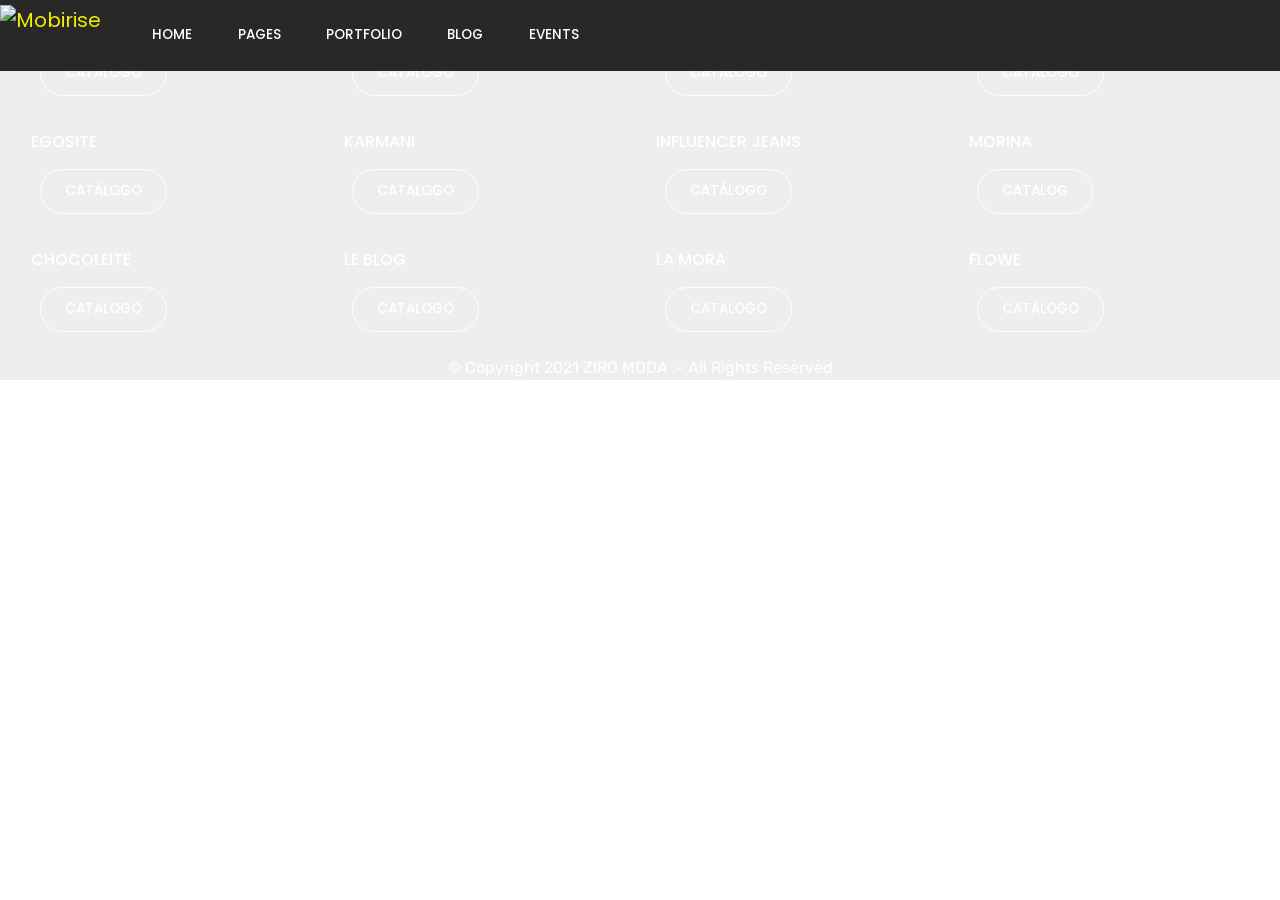
==== commit 533b17c6: "Add files via upload" ====
--- a/index.html
+++ b/index.html
@@ -6,122 +6,241 @@
   <meta http-equiv="X-UA-Compatible" content="IE=edge">
   <meta name="generator" content="Mobirise v4.12.3, mobirise.com">
   <meta name="viewport" content="width=device-width, initial-scale=1, minimum-scale=1">
-  <link rel="shortcut icon" href="assets/images/social-media-1-164x164.png" type="image/x-icon">
+  <link rel="shortcut icon" href="assets/images/social-media-1-122x122.png" type="image/x-icon">
   <meta name="description" content="">
   
   
   <title>Home</title>
   <link rel="stylesheet" href="assets/web/assets/mobirise-icons/mobirise-icons.css">
+  <link rel="stylesheet" href="assets/tether/tether.min.css">
   <link rel="stylesheet" href="assets/bootstrap/css/bootstrap.min.css">
   <link rel="stylesheet" href="assets/bootstrap/css/bootstrap-grid.min.css">
   <link rel="stylesheet" href="assets/bootstrap/css/bootstrap-reboot.min.css">
+  <link rel="stylesheet" href="assets/dropdown/css/style.css">
   <link rel="stylesheet" href="assets/socicon/css/styles.css">
-  <link rel="stylesheet" href="assets/dropdown/css/style.css">
   <link rel="stylesheet" href="assets/theme/css/style.css">
-  <link rel="stylesheet" href="assets/gallery/style.css">
   <link rel="preload" as="style" href="assets/mobirise/css/mbr-additional.css"><link rel="stylesheet" href="assets/mobirise/css/mbr-additional.css" type="text/css">
   
   
   
 </head>
 <body>
-  <section class="menu cid-qInS0EFrZB" once="menu" id="menu3-2" data-sortbtn="btn-primary">
-
-    
-    
+  <section class="menu menu02 photom4_menu02 cid-spYE9yYGO0" once="menu" id="menu02-7">
+
+    
+
 
     <nav class="navbar navbar-dropdown navbar-expand-lg">
         <div class="navbar-brand">
             <span class="navbar-logo">
-                <a href="https://ziro.app/novidades" target="_blank">
-                    <img src="assets/images/social-media-1-164x164.png" alt="Mobirise" title="" style="height: 3.8rem;">
+                <a href="https://mobiri.se">
+                    <img src="assets/images/social-media-1-122x122.png" alt="Mobirise" title="" style="height: 3.8rem;">
                 </a>
             </span>
-            
+            <span class="navbar-caption-wrap"><a class="navbar-caption text-success display-2" href="https://mobiri.se"></a></span>
         </div>
         
-      <div class="collapse navbar-collapse" id="navbarSupportedContent">
-            <ul class="navbar-nav nav-dropdown nav-right" data-app-modern-menu="true"><li class="nav-item">
-                    <a class="nav-link link text-white display-4" href="https://mobirise.com/extensions/commercem4/">
-                        Home
+        <div class="collapse navbar-collapse" id="navbarSupportedContent">
+            <ul class="navbar-nav nav-dropdown nav-right" data-app-modern-menu="true">
+                <li class="nav-item">
+                    <a class="nav-link link text-white display-4" href="https://mobiri.se">
+                        HOME</a>
+                </li>
+                <li class="nav-item"><a class="nav-link link text-white display-4" href="https://mobiri.se" aria-expanded="true">
+                        PAGES</a></li>
+                <li class="nav-item"><a class="nav-link link text-white display-4" href="https://mobiri.se">
+                        PORTFOLIO</a></li>
+                <li class="nav-item">
+                    <a class="nav-link link text-white display-4" href="https://mobiri.se">
+                        BLOG
                     </a>
-                </li><li class="nav-item"><a class="nav-link link text-white display-4" href="https://mobirise.com/extensions/commercem4/">
-                        About s</a></li></ul>
+                </li>
+                <li class="nav-item"><a class="nav-link link text-white display-4" href="https://mobiri.se">
+                        EVENTS</a></li>
+            </ul>
             
             
-      </div>
+        </div>
     </nav>
 </section>
 
-<section class="cid-s0TLs6OSIV" id="info3-c" data-sortbtn="btn-primary">
-
-    
-
-    
+<section class="features3 cid-rymwuNRd0E" id="features04-6">
+
+    
+
+    
+    <div class="container-fluid">
+        <div class="media-container-row">
+            <div class="card p-3 col-12 col-md-6 col-lg-3">
+                <div class="card-wrapper card1">
+                    <div class="card-box">
+                        <h4 class="card-title align-left mbr-semibold mbr-white mbr-fonts-style display-5">&nbsp;MAISUM</h4>
+                        
+                        <div class="mbr-section-btn"><a href="assets/files/Catalogo-MaisUM18-02_compressed12.pdf" class="btn btn-md btn-white-outline display-4" target="_blank">CATÁLOGO</a></div>
+                    </div>
+
+                </div>
+            </div>
+
+            <div class="card p-3 col-12 col-md-6 col-lg-3">
+                <div class="card-wrapper card2">
+                    <div class="card-box">
+                        <h4 class="card-title align-left mbr-semibold mbr-white mbr-fonts-style display-5">INFFINITY STORE</h4>
+                        
+                        <div class="mbr-section-btn"><a href="assets/files/inffinity.pdf" class="btn btn-md btn-white-outline display-4" target="_blank">CATÁLOGO</a></div>
+                    </div>
+
+                </div>
+            </div>
+
+            <div class="card p-3 col-12 col-md-6 col-lg-3">
+                <div class="card-wrapper card3">
+                    <div class="card-box">
+                        <h4 class="card-title align-left mbr-semibold mbr-white mbr-fonts-style display-5">
+                            LOUBUCCA</h4>
+                        
+                        <div class="mbr-section-btn"><a href="assets/files/loubucca.pdf" class="btn btn-md btn-white-outline display-4" target="_blank">CATÁLOGO</a></div>
+                    </div>
+
+                </div>
+            </div>
+
+            <div class="card p-3 col-12 col-md-6 col-lg-3">
+                <div class="card-wrapper card4">
+                    <div class="card-box">
+                        <h4 class="card-title align-left mbr-semibold mbr-white mbr-fonts-style display-5">GITAA</h4>
+                        
+                        <div class="mbr-section-btn"><a href="assets/files/GITAA.pdf" class="btn btn-md btn-white-outline display-4" target="_blank">CATÁLOGO</a></div>
+                    </div>
+
+                </div>
+            </div>
+        </div>
+    </div>
+</section>
+
+<section class="features04 photom4_features04 cid-spWTZRu6Rl" id="features04-0">
+
+    
+
+    
+    <div class="container-fluid">
+        <div class="media-container-row">
+            <div class="card p-3 col-12 col-md-6 col-lg-3">
+                <div class="card-wrapper card1">
+                    <div class="card-box">
+                        <h4 class="card-title align-left mbr-semibold mbr-white mbr-fonts-style display-5">EGOSITE</h4>
+                        
+                        <div class="mbr-section-btn"><a href="assets/files/EGOISTE-1.pdf" class="btn btn-md btn-white-outline display-4" target="_blank">CATÁLOGO</a></div>
+                    </div>
+
+                </div>
+            </div>
+
+            <div class="card p-3 col-12 col-md-6 col-lg-3">
+                <div class="card-wrapper card2">
+                    <div class="card-box">
+                        <h4 class="card-title align-left mbr-semibold mbr-white mbr-fonts-style display-5">
+                            KARMANI</h4>
+                        
+                        <div class="mbr-section-btn"><a href="assets/files/KARMANI-SEMANA4.pdf" class="btn btn-md btn-white-outline display-4" target="_blank">CATALOGO</a></div>
+                    </div>
+
+                </div>
+            </div>
+
+            <div class="card p-3 col-12 col-md-6 col-lg-3">
+                <div class="card-wrapper card3">
+                    <div class="card-box">
+                        <h4 class="card-title align-left mbr-semibold mbr-white mbr-fonts-style display-5">
+                            INFLUENCER JEANS</h4>
+                        
+                        <div class="mbr-section-btn"><a href="assets/files/PDF-INFLUENCER-20.pdf" class="btn btn-md btn-white-outline display-4" target="_blank">CATÁLOGO</a></div>
+                    </div>
+                </div>
+            </div>
+
+            <div class="card p-3 col-12 col-md-6 col-lg-3">
+                <div class="card-wrapper card4">
+                    <div class="card-box">
+                        <h4 class="card-title align-left mbr-semibold mbr-white mbr-fonts-style display-5">
+                            MORINA</h4>
+                        
+                        <div class="mbr-section-btn"><a href="assets/files/22.02-PDFMorinaColecaoHarmonia21.pdf" class="btn btn-md btn-white-outline display-4" target="_blank">CATALOG</a></div>
+                    </div>
+                </div>
+            </div>
+        </div>
+    </div>
+</section>
+
+<section class="features04 photom4_features04 cid-spWU13vzvb" id="features04-1">
+
+    
+
+    
+    <div class="container-fluid">
+        <div class="media-container-row">
+            <div class="card p-3 col-12 col-md-6 col-lg-3">
+                <div class="card-wrapper card1">
+                    <div class="card-box">
+                        <h4 class="card-title align-left mbr-semibold mbr-white mbr-fonts-style display-5">CHOCOLEITE</h4>
+                        
+                        <div class="mbr-section-btn"><a href="assets/files/chocoleite_2202.pdf" class="btn btn-md btn-white-outline display-4" target="_blank">CATALOGO</a></div>
+                    </div>
+
+                </div>
+            </div>
+
+            <div class="card p-3 col-12 col-md-6 col-lg-3">
+                <div class="card-wrapper card2">
+                    <div class="card-box">
+                        <h4 class="card-title align-left mbr-semibold mbr-white mbr-fonts-style display-5">
+                            LE BLOG</h4>
+                        
+                        <div class="mbr-section-btn"><a href="assets/files/Le-Blog.pdf" class="btn btn-md btn-white-outline display-4" target="_blank">CATALOGO</a></div>
+                    </div>
+
+                </div>
+            </div>
+
+            <div class="card p-3 col-12 col-md-6 col-lg-3">
+                <div class="card-wrapper card3">
+                    <div class="card-box">
+                        <h4 class="card-title align-left mbr-semibold mbr-white mbr-fonts-style display-5">
+                            LA MORA&nbsp;</h4>
+                        
+                        <div class="mbr-section-btn"><a href="assets/files/LA-MORA.pdf" class="btn btn-md btn-white-outline display-4" target="_blank">CATALOGO</a></div>
+                    </div>
+                </div>
+            </div>
+
+            <div class="card p-3 col-12 col-md-6 col-lg-3">
+                <div class="card-wrapper card4">
+                    <div class="card-box">
+                        <h4 class="card-title align-left mbr-semibold mbr-white mbr-fonts-style display-5">FLOWE</h4>
+                        
+                        <div class="mbr-section-btn"><a href="assets/files/SWEET-POWERPARTE1.pdf" class="btn btn-md btn-white-outline display-4" target="_blank">CATÁLOGO</a></div>
+                    </div>
+                </div>
+            </div>
+        </div>
+    </div>
+</section>
+
+<section once="footers" class="cid-rymwxiDonX" id="footer01-e">
+
+    
+
+    
+
     <div class="container">
-        <div class="row justify-content-center">
-            <div class="col-12 col-md-12 align-center">
-                
-                <h2 class="mbr-section-title align-center mbr-fonts-style mbr-bold display-1"><p>NEWS FEVEREIRO | 21 &nbsp;</p></h2>
-            </div>
-        </div>
-    </div>
-</section>
-
-<section class="mbr-gallery cid-s1lKA5ng28" id="shop4-h" data-sortbtn="btn-primary">
-
-    
-
-    <!-- <div class="big-container"> -->
-    <div class="container">
-        <div class="mbr-shop"><!-- Shop Gallery --><div class="row mbr-shop__row col-md-12"><div class="wrapper-shop-items col-md-12"><div class="mbr-gallery-row"><div><div class="shop-items"><div class="mbr-gallery-item" data-tags="Impressionante" data-slide-to="0" data-seller="false"><div class="item_overlay" data-toggle="modal"></div><div class="galleryItem" data-toggle="modal"><div class="style_overlay"></div><div class="img_wraper"><img src="assets/images/1-8-800x1000-800x1000.png" alt="" title=""></div><span class="onsale mbr-fonts-style display-4" data-onsale="false" style="display: none;">SALE</span><div class="sidebar_wraper"><h4 class="item-title mbr-fonts-style mbr-text display-5">ALCANCE</h4><div class="price-block"><span class="shop-item-price mbr-fonts-style display-5"></span><span class="oldprice mbr-fonts-style display-7" style="display: none;">$38</span></div><div class="card-description"><br><br></div><div class="mbr-section-btn" buttons="0" style="display: none;"><a href="https://manylink.co/@ziromoda" class="btn btn-primary display-7">ver disponibilidade</a></div></div></div></div><div class="mbr-gallery-item" data-tags="Impressionante" data-slide-to="1" data-seller="false"><div class="item_overlay" data-toggle="modal"></div><div class="galleryItem" data-toggle="modal"><div class="style_overlay"></div><div class="img_wraper"><img src="assets/images/2-11-800x1000-800x1000.png" alt="" title=""></div><span class="onsale mbr-fonts-style display-4" data-onsale="false" style="display: none;">SALE</span><div class="sidebar_wraper"><h4 class="item-title mbr-fonts-style mbr-text display-5">ALCANCE</h4><div class="price-block"><span class="shop-item-price mbr-fonts-style display-5"></span><span class="oldprice mbr-fonts-style display-7" style="display: none;">$38</span></div><div class="card-description"><br><br></div><div class="mbr-section-btn" buttons="0" style="display: none;"><a href="https://manylink.co/@ziromoda" class="btn btn-primary display-7">ver disponibilidade</a></div></div></div></div><div class="mbr-gallery-item" data-tags="Impressionante" data-slide-to="2" data-seller="false"><div class="item_overlay" data-toggle="modal"></div><div class="galleryItem" data-toggle="modal"><div class="style_overlay"></div><div class="img_wraper"><img src="assets/images/3-8-800x1000-800x1000.png" alt="" title=""></div><span class="onsale mbr-fonts-style display-4" data-onsale="false" style="display: none;">SALE</span><div class="sidebar_wraper"><h4 class="item-title mbr-fonts-style mbr-text display-5">ALCANCE&nbsp;</h4><div class="price-block"><span class="shop-item-price mbr-fonts-style display-5"></span><span class="oldprice mbr-fonts-style display-7" style="display: none;">$38</span></div><div class="card-description"><br><br></div><div class="mbr-section-btn" buttons="0" style="display: none;"><a href="https://manylink.co/@ziromoda" class="btn btn-primary display-7">ver disponibilidade</a></div></div></div></div><div class="mbr-gallery-item" data-tags="Impressionante" data-slide-to="3" data-seller="false"><div class="item_overlay" data-toggle="modal"></div><div class="galleryItem" data-toggle="modal"><div class="style_overlay"></div><div class="img_wraper"><img src="assets/images/4-9-800x1000-800x1000.png" alt="" title=""></div><span class="onsale mbr-fonts-style display-4" data-onsale="false" style="display: none;">SALE</span><div class="sidebar_wraper"><h4 class="item-title mbr-fonts-style mbr-text display-5">ALCANCE&nbsp;</h4><div class="price-block"><span class="shop-item-price mbr-fonts-style display-5"></span><span class="oldprice mbr-fonts-style display-7" style="display: none;">$38</span></div><div class="card-description"><br><br></div><div class="mbr-section-btn" buttons="0" style="display: none;"><a href="https://manylink.co/@ziromoda" class="btn btn-primary display-7">ver disponibilidade</a></div></div></div></div><div class="mbr-gallery-item" data-tags="Impressionante" data-slide-to="4" data-seller="false"><div class="item_overlay" data-toggle="modal"></div><div class="galleryItem" data-toggle="modal"><div class="style_overlay"></div><div class="img_wraper"><img src="assets/images/5-6-800x1000-800x1000.png" alt="" title=""></div><span class="onsale mbr-fonts-style display-4" data-onsale="false" style="display: none;">SALE</span><div class="sidebar_wraper"><h4 class="item-title mbr-fonts-style mbr-text display-5">EGOISTE&nbsp;</h4><div class="price-block"><span class="shop-item-price mbr-fonts-style display-5"></span><span class="oldprice mbr-fonts-style display-7" style="display: none;">$38</span></div><div class="card-description"><br><br></div><div class="mbr-section-btn" buttons="0" style="display: none;"><a href="assets/files/app.vesti.mobi22600b1cb237207-1.pdf" class="btn btn-primary display-7">ver disponibilidade</a></div></div></div></div><div class="mbr-gallery-item" data-tags="Impressionante" data-slide-to="5" data-seller="false"><div class="item_overlay" data-toggle="modal"></div><div class="galleryItem" data-toggle="modal"><div class="style_overlay"></div><div class="img_wraper"><img src="assets/images/6-7-800x1000-800x1000.png" alt="" title=""></div><span class="onsale mbr-fonts-style display-4" data-onsale="false" style="display: none;">SALE</span><div class="sidebar_wraper"><h4 class="item-title mbr-fonts-style mbr-text display-5">EGOISTE &nbsp;</h4><div class="price-block"><span class="shop-item-price mbr-fonts-style display-5"></span><span class="oldprice mbr-fonts-style display-7" style="display: none;">$38</span></div><div class="card-description"><br><br></div><div class="mbr-section-btn" buttons="0" style="display: none;"><a href="https://manylink.co/@ziromoda" class="btn btn-primary display-7">ver disponibilidade</a></div></div></div></div><div class="mbr-gallery-item" data-tags="Impressionante" data-slide-to="6" data-seller="false"><div class="item_overlay" data-toggle="modal"></div><div class="galleryItem" data-toggle="modal"><div class="style_overlay"></div><div class="img_wraper"><img src="assets/images/7-7-800x1000-800x1000.png" alt="" title=""></div><span class="onsale mbr-fonts-style display-4" data-onsale="false" style="display: none;">SALE</span><div class="sidebar_wraper"><h4 class="item-title mbr-fonts-style mbr-text display-5">EGOISTE &nbsp;</h4><div class="price-block"><span class="shop-item-price mbr-fonts-style display-5"></span><span class="oldprice mbr-fonts-style display-7" style="display: none;">$38</span></div><div class="card-description"><br><br></div><div class="mbr-section-btn" buttons="0" style="display: none;"><a href="https://manylink.co/@ziromoda" class="btn btn-primary display-7">ver disponibilidade</a></div></div></div></div><div class="mbr-gallery-item" data-tags="Impressionante" data-slide-to="7" data-seller="false"><div class="item_overlay" data-toggle="modal"></div><div class="galleryItem" data-toggle="modal"><div class="style_overlay"></div><div class="img_wraper"><img src="assets/images/8-2-800x1000-800x1000.png" alt="" title=""></div><span class="onsale mbr-fonts-style display-4" data-onsale="false" style="display: none;">SALE</span><div class="sidebar_wraper"><h4 class="item-title mbr-fonts-style mbr-text display-5">EGOISTE&nbsp;</h4><div class="price-block"><span class="shop-item-price mbr-fonts-style display-5"></span><span class="oldprice mbr-fonts-style display-7" style="display: none;">$38</span></div><div class="card-description"><br><br></div><div class="mbr-section-btn" buttons="0" style="display: none;"><a href="https://manylink.co/@ziromoda" class="btn btn-primary display-7">ver disponibilidade</a></div></div></div></div><div class="mbr-gallery-item" data-tags="Impressionante" data-slide-to="8" data-seller="false"><div class="item_overlay" data-toggle="modal"></div><div class="galleryItem" data-toggle="modal"><div class="style_overlay"></div><div class="img_wraper"><img src="assets/images/9-3-800x1000-800x1000.png" alt="" title=""></div><span class="onsale mbr-fonts-style display-4" data-onsale="false" style="display: none;">SALE</span><div class="sidebar_wraper"><h4 class="item-title mbr-fonts-style mbr-text display-5">MORINA</h4><div class="price-block"><span class="shop-item-price mbr-fonts-style display-5"></span><span class="oldprice mbr-fonts-style display-7" style="display: none;">$38</span></div><div class="card-description"><br><br></div><div class="mbr-section-btn" buttons="0" style="display: none;"><a href="https://manylink.co/@ziromoda" class="btn btn-primary display-7">ver disponibilidade</a></div></div></div></div><div class="mbr-gallery-item" data-tags="Impressionante" data-slide-to="9" data-seller="false"><div class="item_overlay" data-toggle="modal"></div><div class="galleryItem" data-toggle="modal"><div class="style_overlay"></div><div class="img_wraper"><img src="assets/images/10-3-800x1000-800x1000.png" alt="" title=""></div><span class="onsale mbr-fonts-style display-4" data-onsale="false" style="display: none;">SALE</span><div class="sidebar_wraper"><h4 class="item-title mbr-fonts-style mbr-text display-5">MORINA</h4><div class="price-block"><span class="shop-item-price mbr-fonts-style display-5"></span><span class="oldprice mbr-fonts-style display-7" style="display: none;">$38</span></div><div class="card-description"><br><br></div><div class="mbr-section-btn" buttons="0" style="display: none;"><a href="https://manylink.co/@ziromoda" class="btn btn-primary display-7">ver disponibilidade</a></div></div></div></div><div class="mbr-gallery-item" data-tags="Impressionante" data-slide-to="10" data-seller="false"><div class="item_overlay" data-toggle="modal"></div><div class="galleryItem" data-toggle="modal"><div class="style_overlay"></div><div class="img_wraper"><img src="assets/images/11-2-800x1000-800x1000.png" alt="" title=""></div><span class="onsale mbr-fonts-style display-4" data-onsale="false" style="display: none;">SALE</span><div class="sidebar_wraper"><h4 class="item-title mbr-fonts-style mbr-text display-5">MORINA&nbsp;</h4><div class="price-block"><span class="shop-item-price mbr-fonts-style display-5"></span><span class="oldprice mbr-fonts-style display-7" style="display: none;">$38</span></div><div class="card-description"><br><br></div><div class="mbr-section-btn" buttons="0" style="display: none;"><a href="https://manylink.co/@ziromoda" class="btn btn-primary display-7">ver disponibilidade</a></div></div></div></div><div class="mbr-gallery-item" data-tags="Impressionante" data-slide-to="11" data-seller="false"><div class="item_overlay" data-toggle="modal"></div><div class="galleryItem" data-toggle="modal"><div class="style_overlay"></div><div class="img_wraper"><img src="assets/images/12-2-800x1000-800x1000.png" alt="" title=""></div><span class="onsale mbr-fonts-style display-4" data-onsale="false" style="display: none;">SALE</span><div class="sidebar_wraper"><h4 class="item-title mbr-fonts-style mbr-text display-5">MORINA&nbsp;</h4><div class="price-block"><span class="shop-item-price mbr-fonts-style display-5"></span><span class="oldprice mbr-fonts-style display-7" style="display: none;">$38</span></div><div class="card-description"><br><br></div><div class="mbr-section-btn" buttons="0" style="display: none;"><a href="https://manylink.co/@ziromoda" class="btn btn-primary display-7">ver disponibilidade</a></div></div></div></div><div class="mbr-gallery-item" data-tags="Impressionante" data-slide-to="12" data-seller="false"><div class="item_overlay" data-toggle="modal"></div><div class="galleryItem" data-toggle="modal"><div class="style_overlay"></div><div class="img_wraper"><img src="assets/images/13-3-800x1000-800x1000.png" alt="" title=""></div><span class="onsale mbr-fonts-style display-4" data-onsale="false" style="display: none;">SALE</span><div class="sidebar_wraper"><h4 class="item-title mbr-fonts-style mbr-text display-5">ESMERAL</h4><div class="price-block"><span class="shop-item-price mbr-fonts-style display-5"></span><span class="oldprice mbr-fonts-style display-7" style="display: none;">$38</span></div><div class="card-description"><br><br></div><div class="mbr-section-btn" buttons="0" style="display: none;"><a href="https://manylink.co/@ziromoda" class="btn btn-primary display-7">ver disponibilidade</a></div></div></div></div><div class="mbr-gallery-item" data-tags="Impressionante" data-slide-to="13" data-seller="false"><div class="item_overlay" data-toggle="modal"></div><div class="galleryItem" data-toggle="modal"><div class="style_overlay"></div><div class="img_wraper"><img src="assets/images/14-2-800x1000-800x1000.png" alt="" title=""></div><span class="onsale mbr-fonts-style display-4" data-onsale="false" style="display: none;">SALE</span><div class="sidebar_wraper"><h4 class="item-title mbr-fonts-style mbr-text display-5">ESMERAL&nbsp;</h4><div class="price-block"><span class="shop-item-price mbr-fonts-style display-5"></span><span class="oldprice mbr-fonts-style display-7" style="display: none;">$38</span></div><div class="card-description"><br><br></div><div class="mbr-section-btn" buttons="0" style="display: none;"><a href="https://manylink.co/@ziromoda" class="btn btn-primary display-7">ver disponibilidade</a></div></div></div></div><div class="mbr-gallery-item" data-tags="Impressionante" data-slide-to="14" data-seller="false"><div class="item_overlay" data-toggle="modal"></div><div class="galleryItem" data-toggle="modal"><div class="style_overlay"></div><div class="img_wraper"><img src="assets/images/15-2-800x1000-800x1000.png" alt="" title=""></div><span class="onsale mbr-fonts-style display-4" data-onsale="false" style="display: none;">SALE</span><div class="sidebar_wraper"><h4 class="item-title mbr-fonts-style mbr-text display-5">ESMERAL&nbsp;</h4><div class="price-block"><span class="shop-item-price mbr-fonts-style display-5"></span><span class="oldprice mbr-fonts-style display-7" style="display: none;">$38</span></div><div class="card-description"><br><br></div><div class="mbr-section-btn" buttons="0" style="display: none;"><a href="https://manylink.co/@ziromoda" class="btn btn-primary display-7">ver disponibilidade</a></div></div></div></div><div class="mbr-gallery-item" data-tags="Impressionante" data-slide-to="15" data-seller="false"><div class="item_overlay" data-toggle="modal"></div><div class="galleryItem" data-toggle="modal"><div class="style_overlay"></div><div class="img_wraper"><img src="assets/images/16-800x1000-800x1000.png" alt="" title=""></div><span class="onsale mbr-fonts-style display-4" data-onsale="false" style="display: none;">SALE</span><div class="sidebar_wraper"><h4 class="item-title mbr-fonts-style mbr-text display-5">POEMA HIT &nbsp;</h4><div class="price-block"><span class="shop-item-price mbr-fonts-style display-5"></span><span class="oldprice mbr-fonts-style display-7" style="display: none;">$38</span></div><div class="card-description"><br><br></div><div class="mbr-section-btn" buttons="0" style="display: none;"><a href="https://manylink.co/@ziromoda" class="btn btn-primary display-7">ver disponibilidade</a></div></div></div></div><div class="mbr-gallery-item" data-tags="Impressionante" data-slide-to="16" data-seller="false"><div class="item_overlay" data-toggle="modal"></div><div class="galleryItem" data-toggle="modal"><div class="style_overlay"></div><div class="img_wraper"><img src="assets/images/17-800x1000-800x1000.png" alt="" title=""></div><span class="onsale mbr-fonts-style display-4" data-onsale="false" style="display: none;">SALE</span><div class="sidebar_wraper"><h4 class="item-title mbr-fonts-style mbr-text display-5">POEMA HIT &nbsp;</h4><div class="price-block"><span class="shop-item-price mbr-fonts-style display-5"></span><span class="oldprice mbr-fonts-style display-7" style="display: none;">$38</span></div><div class="card-description"><br><br></div><div class="mbr-section-btn" buttons="0" style="display: none;"><a href="https://manylink.co/@ziromoda" class="btn btn-primary display-7">ver disponibilidade</a></div></div></div></div><div class="mbr-gallery-item" data-tags="Impressionante" data-slide-to="17" data-seller="false"><div class="item_overlay" data-toggle="modal"></div><div class="galleryItem" data-toggle="modal"><div class="style_overlay"></div><div class="img_wraper"><img src="assets/images/18-1-800x1000-800x1000.png" alt="" title=""></div><span class="onsale mbr-fonts-style display-4" data-onsale="false" style="display: none;">SALE</span><div class="sidebar_wraper"><h4 class="item-title mbr-fonts-style mbr-text display-5">POEMA HIT &nbsp;</h4><div class="price-block"><span class="shop-item-price mbr-fonts-style display-5"></span><span class="oldprice mbr-fonts-style display-7" style="display: none;">$38</span></div><div class="card-description"><br><br></div><div class="mbr-section-btn" buttons="0" style="display: none;"><a href="https://manylink.co/@ziromoda" class="btn btn-primary display-7">ver disponibilidade</a></div></div></div></div><div class="mbr-gallery-item" data-tags="Impressionante" data-slide-to="18" data-seller="false"><div class="item_overlay" data-toggle="modal"></div><div class="galleryItem" data-toggle="modal"><div class="style_overlay"></div><div class="img_wraper"><img src="assets/images/19-1-800x1000-800x1000.png" alt="" title=""></div><span class="onsale mbr-fonts-style display-4" data-onsale="false" style="display: none;">SALE</span><div class="sidebar_wraper"><h4 class="item-title mbr-fonts-style mbr-text display-5">POEMA HIT &nbsp;</h4><div class="price-block"><span class="shop-item-price mbr-fonts-style display-5"></span><span class="oldprice mbr-fonts-style display-7" style="display: none;">$38</span></div><div class="card-description"><br><br></div><div class="mbr-section-btn" buttons="0" style="display: none;"><a href="https://manylink.co/@ziromoda" class="btn btn-primary display-7">ver disponibilidade</a></div></div></div></div><div class="mbr-gallery-item" data-tags="Impressionante" data-slide-to="19" data-seller="false"><div class="item_overlay" data-toggle="modal"></div><div class="galleryItem" data-toggle="modal"><div class="style_overlay"></div><div class="img_wraper"><img src="assets/images/20-1-800x1000-800x1000.png" alt="" title=""></div><span class="onsale mbr-fonts-style display-4" data-onsale="false" style="display: none;">SALE</span><div class="sidebar_wraper"><h4 class="item-title mbr-fonts-style mbr-text display-5">SEDANBI&nbsp;</h4><div class="price-block"><span class="shop-item-price mbr-fonts-style display-5"></span><span class="oldprice mbr-fonts-style display-7" style="display: none;">$38</span></div><div class="card-description"><br><br></div><div class="mbr-section-btn" buttons="0" style="display: none;"><a href="https://manylink.co/@ziromoda" class="btn btn-primary display-7">ver disponibilidade</a></div></div></div></div><div class="mbr-gallery-item" data-tags="Impressionante" data-slide-to="20" data-seller="false"><div class="item_overlay" data-toggle="modal"></div><div class="galleryItem" data-toggle="modal"><div class="style_overlay"></div><div class="img_wraper"><img src="assets/images/21-1-800x1000-800x1000.png" alt="" title=""></div><span class="onsale mbr-fonts-style display-4" data-onsale="false" style="display: none;">SALE</span><div class="sidebar_wraper"><h4 class="item-title mbr-fonts-style mbr-text display-5">SEDANBI &nbsp;</h4><div class="price-block"><span class="shop-item-price mbr-fonts-style display-5"></span><span class="oldprice mbr-fonts-style display-7" style="display: none;">$38</span></div><div class="card-description"><br><br></div><div class="mbr-section-btn" buttons="0" style="display: none;"><a href="https://manylink.co/@ziromoda" class="btn btn-primary display-7">ver disponibilidade</a></div></div></div></div><div class="mbr-gallery-item" data-tags="Impressionante" data-slide-to="21" data-seller="false"><div class="item_overlay" data-toggle="modal"></div><div class="galleryItem" data-toggle="modal"><div class="style_overlay"></div><div class="img_wraper"><img src="assets/images/22-1-800x1000-800x1000.png" alt="" title=""></div><span class="onsale mbr-fonts-style display-4" data-onsale="false" style="display: none;">SALE</span><div class="sidebar_wraper"><h4 class="item-title mbr-fonts-style mbr-text display-5">SEDANBI&nbsp;</h4><div class="price-block"><span class="shop-item-price mbr-fonts-style display-5"></span><span class="oldprice mbr-fonts-style display-7" style="display: none;">$38</span></div><div class="card-description"><br><br></div><div class="mbr-section-btn" buttons="0" style="display: none;"><a href="https://manylink.co/@ziromoda" class="btn btn-primary display-7">ver disponibilidade</a></div></div></div></div><div class="mbr-gallery-item" data-tags="Impressionante" data-slide-to="22" data-seller="false"><div class="item_overlay" data-toggle="modal"></div><div class="galleryItem" data-toggle="modal"><div class="style_overlay"></div><div class="img_wraper"><img src="assets/images/23-800x1000-800x1000.png" alt="" title=""></div><span class="onsale mbr-fonts-style display-4" data-onsale="false" style="display: none;">SALE</span><div class="sidebar_wraper"><h4 class="item-title mbr-fonts-style mbr-text display-5">SEDANBI &nbsp;</h4><div class="price-block"><span class="shop-item-price mbr-fonts-style display-5"></span><span class="oldprice mbr-fonts-style display-7" style="display: none;">$38</span></div><div class="card-description"><br><br></div><div class="mbr-section-btn" buttons="0" style="display: none;"><a href="https://manylink.co/@ziromoda" class="btn btn-primary display-7">ver disponibilidade</a></div></div></div></div><div class="mbr-gallery-item" data-tags="Impressionante" data-slide-to="23" data-seller="false"><div class="item_overlay" data-toggle="modal"></div><div class="galleryItem" data-toggle="modal"><div class="style_overlay"></div><div class="img_wraper"><img src="assets/images/24-800x1000-800x1000.png" alt="" title=""></div><span class="onsale mbr-fonts-style display-4" data-onsale="false" style="display: none;">SALE</span><div class="sidebar_wraper"><h4 class="item-title mbr-fonts-style mbr-text display-5">BARDOH&nbsp;</h4><div class="price-block"><span class="shop-item-price mbr-fonts-style display-5"></span><span class="oldprice mbr-fonts-style display-7" style="display: none;">$38</span></div><div class="card-description"><br><br></div><div class="mbr-section-btn" buttons="0" style="display: none;"><a href="https://manylink.co/@ziromoda" class="btn btn-primary display-7">ver disponibilidade</a></div></div></div></div><div class="mbr-gallery-item" data-tags="Impressionante" data-slide-to="24" data-seller="false"><div class="item_overlay" data-toggle="modal"></div><div class="galleryItem" data-toggle="modal"><div class="style_overlay"></div><div class="img_wraper"><img src="assets/images/25-800x1000-800x1000.png" alt="" title=""></div><span class="onsale mbr-fonts-style display-4" data-onsale="false" style="display: none;">SALE</span><div class="sidebar_wraper"><h4 class="item-title mbr-fonts-style mbr-text display-5">BARDOH &nbsp;</h4><div class="price-block"><span class="shop-item-price mbr-fonts-style display-5"></span><span class="oldprice mbr-fonts-style display-7" style="display: none;">$38</span></div><div class="card-description"><br><br></div><div class="mbr-section-btn" buttons="0" style="display: none;"><a href="https://manylink.co/@ziromoda" class="btn btn-primary display-7">ver disponibilidade</a></div></div></div></div><div class="mbr-gallery-item" data-tags="Impressionante" data-slide-to="25" data-seller="false"><div class="item_overlay" data-toggle="modal"></div><div class="galleryItem" data-toggle="modal"><div class="style_overlay"></div><div class="img_wraper"><img src="assets/images/26-800x1000-800x1000.png" alt="" title=""></div><span class="onsale mbr-fonts-style display-4" data-onsale="false" style="display: none;">SALE</span><div class="sidebar_wraper"><h4 class="item-title mbr-fonts-style mbr-text display-5">BARDOH&nbsp;</h4><div class="price-block"><span class="shop-item-price mbr-fonts-style display-5"></span><span class="oldprice mbr-fonts-style display-7" style="display: none;">$38</span></div><div class="card-description"><br><br></div><div class="mbr-section-btn" buttons="0" style="display: none;"><a href="https://manylink.co/@ziromoda" class="btn btn-primary display-7">ver disponibilidade</a></div></div></div></div><div class="mbr-gallery-item" data-tags="Impressionante" data-slide-to="26" data-seller="false"><div class="item_overlay" data-toggle="modal"></div><div class="galleryItem" data-toggle="modal"><div class="style_overlay"></div><div class="img_wraper"><img src="assets/images/27-800x1000-800x1000.png" alt="" title=""></div><span class="onsale mbr-fonts-style display-4" data-onsale="false" style="display: none;">SALE</span><div class="sidebar_wraper"><h4 class="item-title mbr-fonts-style mbr-text display-5">BARDOH&nbsp;</h4><div class="price-block"><span class="shop-item-price mbr-fonts-style display-5"></span><span class="oldprice mbr-fonts-style display-7" style="display: none;">$38</span></div><div class="card-description"><br><br></div><div class="mbr-section-btn" buttons="0" style="display: none;"><a href="https://manylink.co/@ziromoda" class="btn btn-primary display-7">ver disponibilidade</a></div></div></div></div><div class="mbr-gallery-item" data-tags="Impressionante" data-slide-to="27" data-seller="false"><div class="item_overlay" data-toggle="modal"></div><div class="galleryItem" data-toggle="modal"><div class="style_overlay"></div><div class="img_wraper"><img src="assets/images/28-800x1000-800x1000.png" alt="" title=""></div><span class="onsale mbr-fonts-style display-4" data-onsale="false" style="display: none;">SALE</span><div class="sidebar_wraper"><h4 class="item-title mbr-fonts-style mbr-text display-5">MAIS UM&nbsp;</h4><div class="price-block"><span class="shop-item-price mbr-fonts-style display-5"></span><span class="oldprice mbr-fonts-style display-7" style="display: none;">$38</span></div><div class="card-description"><br><br></div><div class="mbr-section-btn" buttons="0" style="display: none;"><a href="https://manylink.co/@ziromoda" class="btn btn-primary display-7">ver disponibilidade</a></div></div></div></div><div class="mbr-gallery-item" data-tags="Impressionante" data-slide-to="28" data-seller="false"><div class="item_overlay" data-toggle="modal"></div><div class="galleryItem" data-toggle="modal"><div class="style_overlay"></div><div class="img_wraper"><img src="assets/images/29-800x1000-800x1000.png" alt="" title=""></div><span class="onsale mbr-fonts-style display-4" data-onsale="false" style="display: none;">SALE</span><div class="sidebar_wraper"><h4 class="item-title mbr-fonts-style mbr-text display-5">MAIS UM &nbsp;</h4><div class="price-block"><span class="shop-item-price mbr-fonts-style display-5"></span><span class="oldprice mbr-fonts-style display-7" style="display: none;">$38</span></div><div class="card-description"><br><br></div><div class="mbr-section-btn" buttons="0" style="display: none;"><a href="https://manylink.co/@ziromoda" class="btn btn-primary display-7">ver disponibilidade</a></div></div></div></div><div class="mbr-gallery-item" data-tags="Impressionante" data-slide-to="29" data-seller="false"><div class="item_overlay" data-toggle="modal"></div><div class="galleryItem" data-toggle="modal"><div class="style_overlay"></div><div class="img_wraper"><img src="assets/images/30-800x1000-800x1000.png" alt="" title=""></div><span class="onsale mbr-fonts-style display-4" data-onsale="false" style="display: none;">SALE</span><div class="sidebar_wraper"><h4 class="item-title mbr-fonts-style mbr-text display-5">MAIS UM&nbsp;</h4><div class="price-block"><span class="shop-item-price mbr-fonts-style display-5"></span><span class="oldprice mbr-fonts-style display-7" style="display: none;">$38</span></div><div class="card-description"><br><br></div><div class="mbr-section-btn" buttons="0" style="display: none;"><a href="https://manylink.co/@ziromoda" class="btn btn-primary display-7">ver disponibilidade</a></div></div></div></div><div class="mbr-gallery-item" data-tags="Impressionante" data-slide-to="30" data-seller="false"><div class="item_overlay" data-toggle="modal"></div><div class="galleryItem" data-toggle="modal"><div class="style_overlay"></div><div class="img_wraper"><img src="assets/images/31-800x1000-800x1000.png" alt="" title=""></div><span class="onsale mbr-fonts-style display-4" data-onsale="false" style="display: none;">SALE</span><div class="sidebar_wraper"><h4 class="item-title mbr-fonts-style mbr-text display-5">MAIS UM&nbsp;</h4><div class="price-block"><span class="shop-item-price mbr-fonts-style display-5"></span><span class="oldprice mbr-fonts-style display-7" style="display: none;">$38</span></div><div class="card-description"><br><br></div><div class="mbr-section-btn" buttons="0" style="display: none;"><a href="https://manylink.co/@ziromoda" class="btn btn-primary display-7">ver disponibilidade</a></div></div></div></div><div class="mbr-gallery-item" data-tags="Impressionante" data-slide-to="31" data-seller="false"><div class="item_overlay" data-toggle="modal"></div><div class="galleryItem" data-toggle="modal"><div class="style_overlay"></div><div class="img_wraper"><img src="assets/images/32-800x1000-800x1000.png" alt="" title=""></div><span class="onsale mbr-fonts-style display-4" data-onsale="false" style="display: none;">SALE</span><div class="sidebar_wraper"><h4 class="item-title mbr-fonts-style mbr-text display-5">CHOCOLEITE</h4><div class="price-block"><span class="shop-item-price mbr-fonts-style display-5"></span><span class="oldprice mbr-fonts-style display-7" style="display: none;">$38</span></div><div class="card-description"><br><br></div><div class="mbr-section-btn" buttons="0" style="display: none;"><a href="https://manylink.co/@ziromoda" class="btn btn-primary display-7">ver disponibilidade</a></div></div></div></div><div class="mbr-gallery-item" data-tags="Impressionante" data-slide-to="32" data-seller="false"><div class="item_overlay" data-toggle="modal"></div><div class="galleryItem" data-toggle="modal"><div class="style_overlay"></div><div class="img_wraper"><img src="assets/images/33-800x1000-800x1000.png" alt="" title=""></div><span class="onsale mbr-fonts-style display-4" data-onsale="false" style="display: none;">SALE</span><div class="sidebar_wraper"><h4 class="item-title mbr-fonts-style mbr-text display-5">CHOCOLEITE</h4><div class="price-block"><span class="shop-item-price mbr-fonts-style display-5"></span><span class="oldprice mbr-fonts-style display-7" style="display: none;">$38</span></div><div class="card-description"><br><br></div><div class="mbr-section-btn" buttons="0" style="display: none;"><a href="https://manylink.co/@ziromoda" class="btn btn-primary display-7">ver disponibilidade</a></div></div></div></div></div></div><div class="clearfix"></div></div></div></div><!-- Lightbox --><div class="shopItemsModal_wraper" style="z-index: 2500;"><div class="shopItemsModalBg"></div><div class="shopItemsModal row"><div class="col-md-6 image-modal"></div><div class="col-md-6 text-modal"></div><div class="closeModal"><div class="close-modal-wrapper"></div></div></div></div></div>
-    </div>
-
-</section>
-
-<section class="cid-s0TE81MaFV" id="content7-a" data-sortbtn="btn-primary">
-
-    
-
-    
-    <div class="container">
-        <div class="row justify-content-center">
-            <div class="col-12 col-md-12 align-center">
-                <h3 class="mbr-section-subtitle align-center mbr-fonts-style pb-2 display-5"></h3>
-                <h2 class="mbr-section-title align-center mbr-fonts-style mbr-bold display-2">Fale com um assessor &nbsp;&nbsp;<br></h2>
-            </div>
-        </div>
-    </div>
-</section>
-
-<section class="mbr-section content11 cid-s1lNmthmta" id="content11-i" data-sortbtn="btn-primary">
-
-    
-
-    <div class="container-fluid">
-        <div class="row justify-content-center">
-            <div class="col-12 col-lg-10">
-                <div class="mbr-section-btn align-center"><a class="btn btn-primary display-2" href="https://linktr.ee/ziroassessoria" target="_blank">WhatsApp&nbsp;</a></div>
-            </div>
-        </div>
-    </div>
-</section>
-
-<section class="cid-s0HMZNCu1O" id="footer2-9" data-sortbtn="btn-primary">
-
-    
-
-    
-
-    <div class="container">
-        <div class="row align-center justify-content-center align-items-center">
-            <div class="logo-section col-sm-12 col-lg-4">
-                <a href="https://ziro.com.br/"><img src="assets/images/social-media-1-164x164.png" height="128" alt="Mobirise" title="" style="height: 3.8rem;">
-                </a>
-            </div>
-            <div class="col-sm-12 col-lg-4 mbr-text mbr-fonts-style mbr-light display-7">
-                ©ZIRO 2021&nbsp;<br>&nbsp;Todos os Direitos Reservados</div>
-            
+        <div class="media-container-row align-center mbr-white">
+            <div class="col-12">
+                <p class="mbr-text mb-0 mbr-fonts-style display-7">
+                    © Copyright 2021 ZIRO MODA &nbsp;- All Rights Reserved
+                </p>
+            </div>
         </div>
     </div>
 </section>
@@ -129,17 +248,14 @@
 
   <script src="assets/web/assets/jquery/jquery.min.js"></script>
   <script src="assets/popper/popper.min.js"></script>
+  <script src="assets/tether/tether.min.js"></script>
   <script src="assets/bootstrap/js/bootstrap.min.js"></script>
   <script src="assets/smoothscroll/smooth-scroll.js"></script>
-  <script src="assets/touchswipe/jquery.touch-swipe.min.js"></script>
-  <script src="assets/mobirise-shop/script.js"></script>
   <script src="assets/dropdown/js/nav-dropdown.js"></script>
   <script src="assets/dropdown/js/navbar-dropdown.js"></script>
+  <script src="assets/touchswipe/jquery.touch-swipe.min.js"></script>
   <script src="assets/theme/js/script.js"></script>
-  <script src="assets/gallery/player.min.js"></script>
-  <script src="assets/gallery/script.js"></script>
-  
-  
- <div id="scrollToTop" class="scrollToTop mbr-arrow-up"><a style="text-align: center;"><i class="mbr-arrow-up-icon mbr-arrow-up-icon-cm cm-icon cm-icon-smallarrow-up"></i></a></div>
-  </body>
+  
+  
+</body>
 </html>
--- a/assets/dropdown/css/style.css
+++ b/assets/dropdown/css/style.css
@@ -117,7 +117,6 @@
     margin-left: 0.125rem;
     top: 0; }
   .nav-dropdown .dropdown-item {
-    font-size: 0.8125rem;
     font-weight: 500;
     line-height: 2;
     padding: 0.3846em 4.615em 0.3846em 1.5385em;
